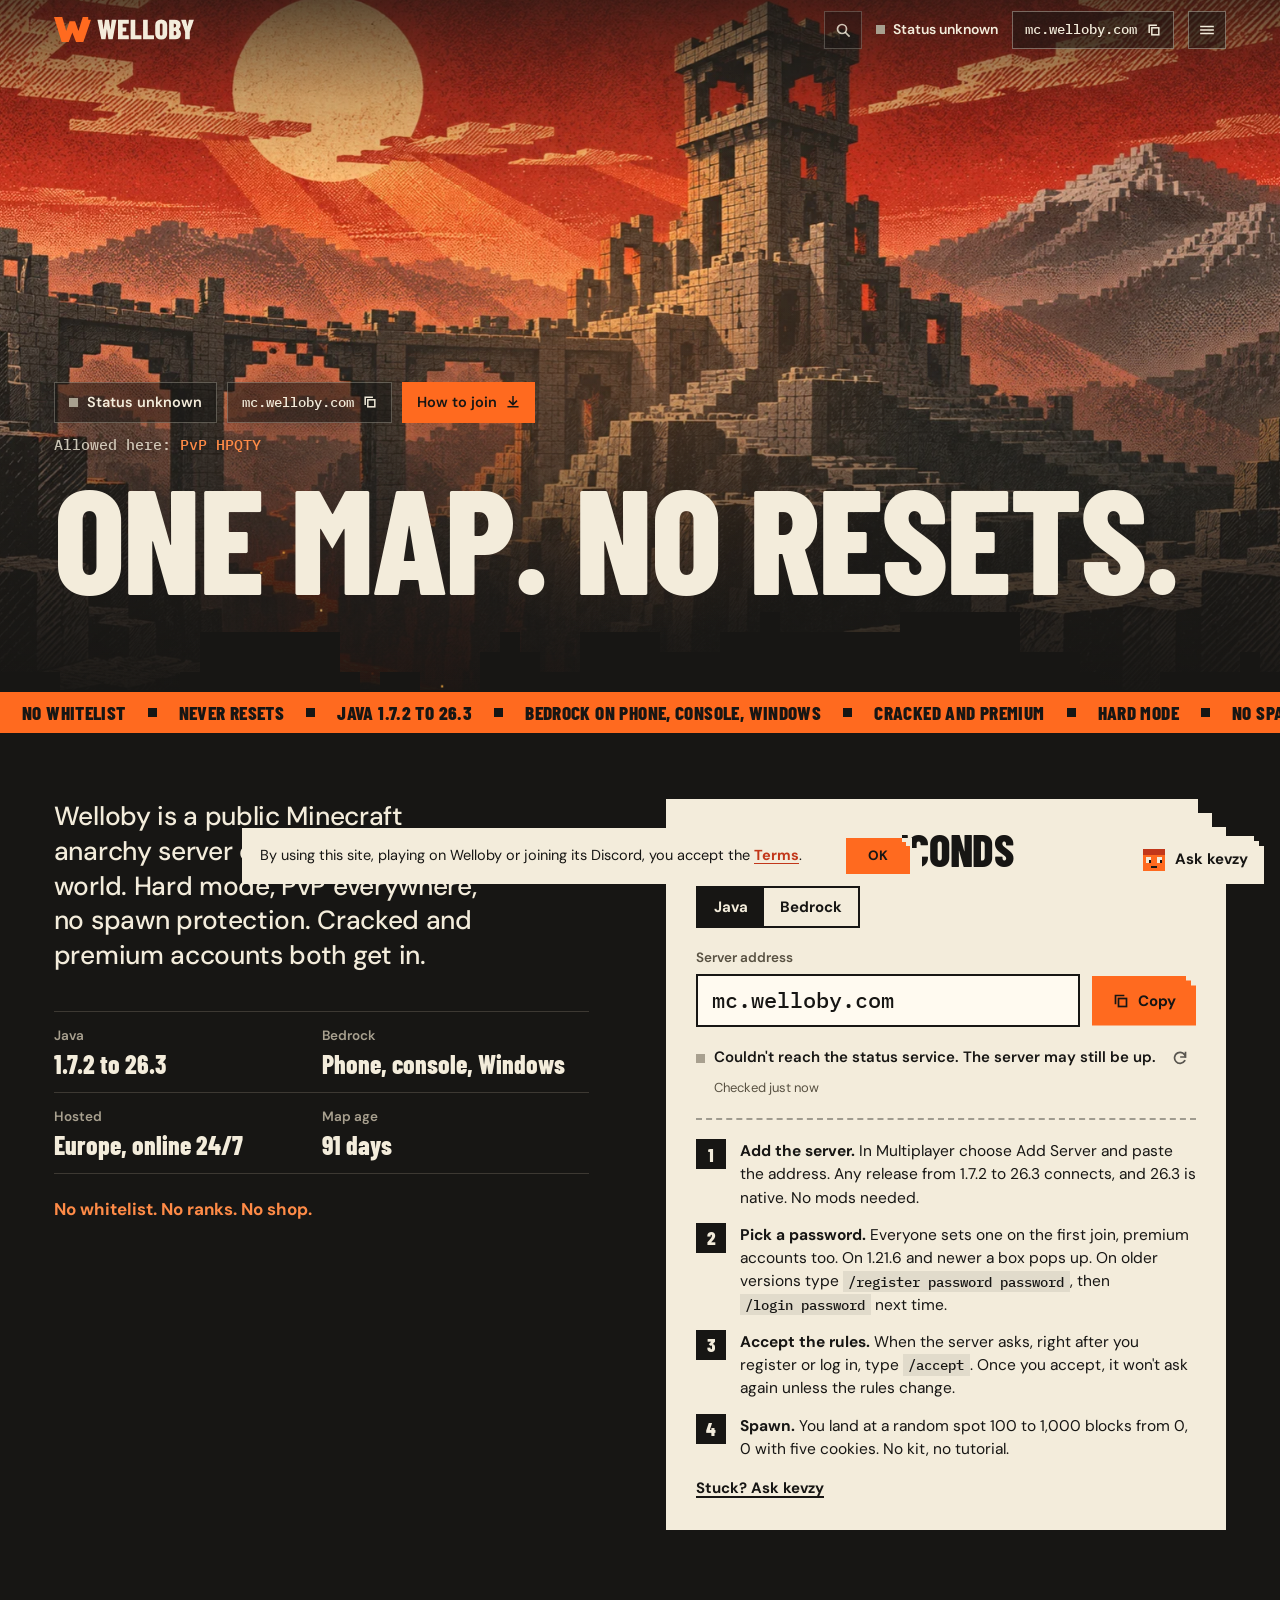
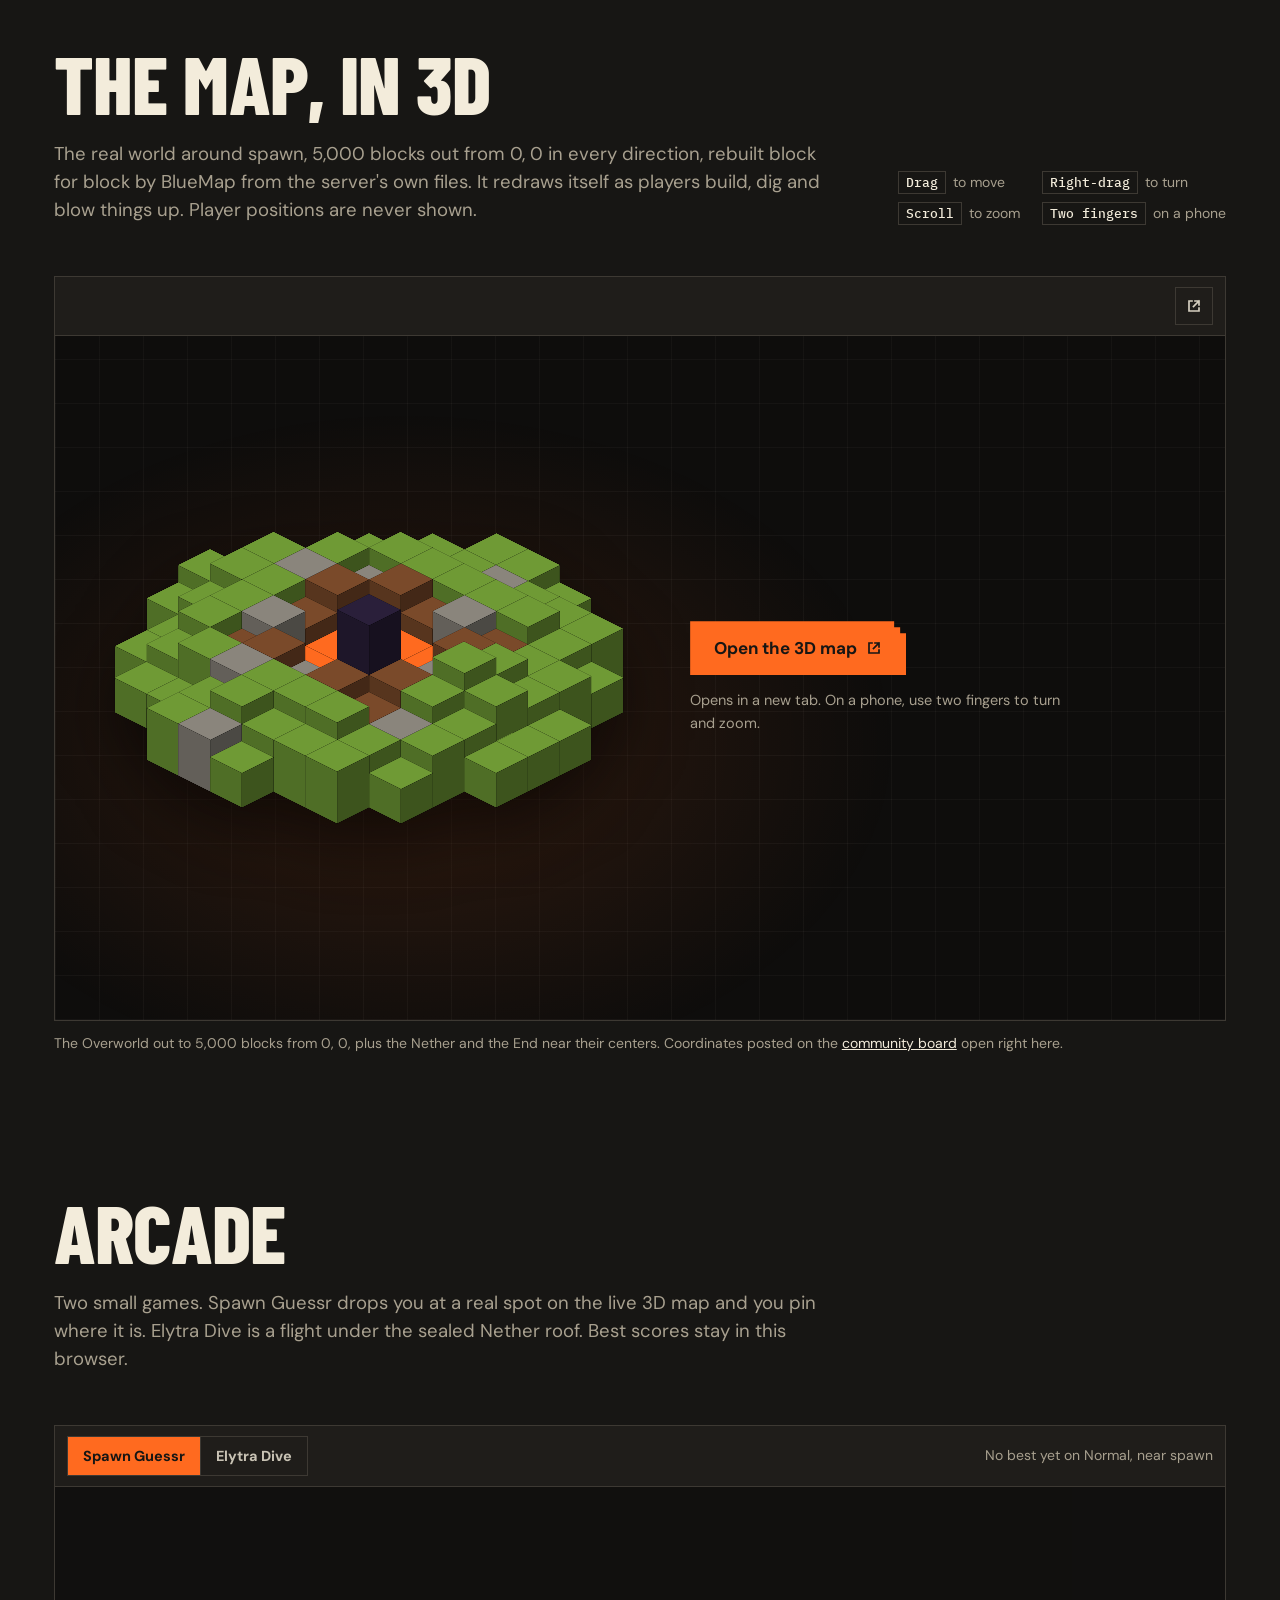
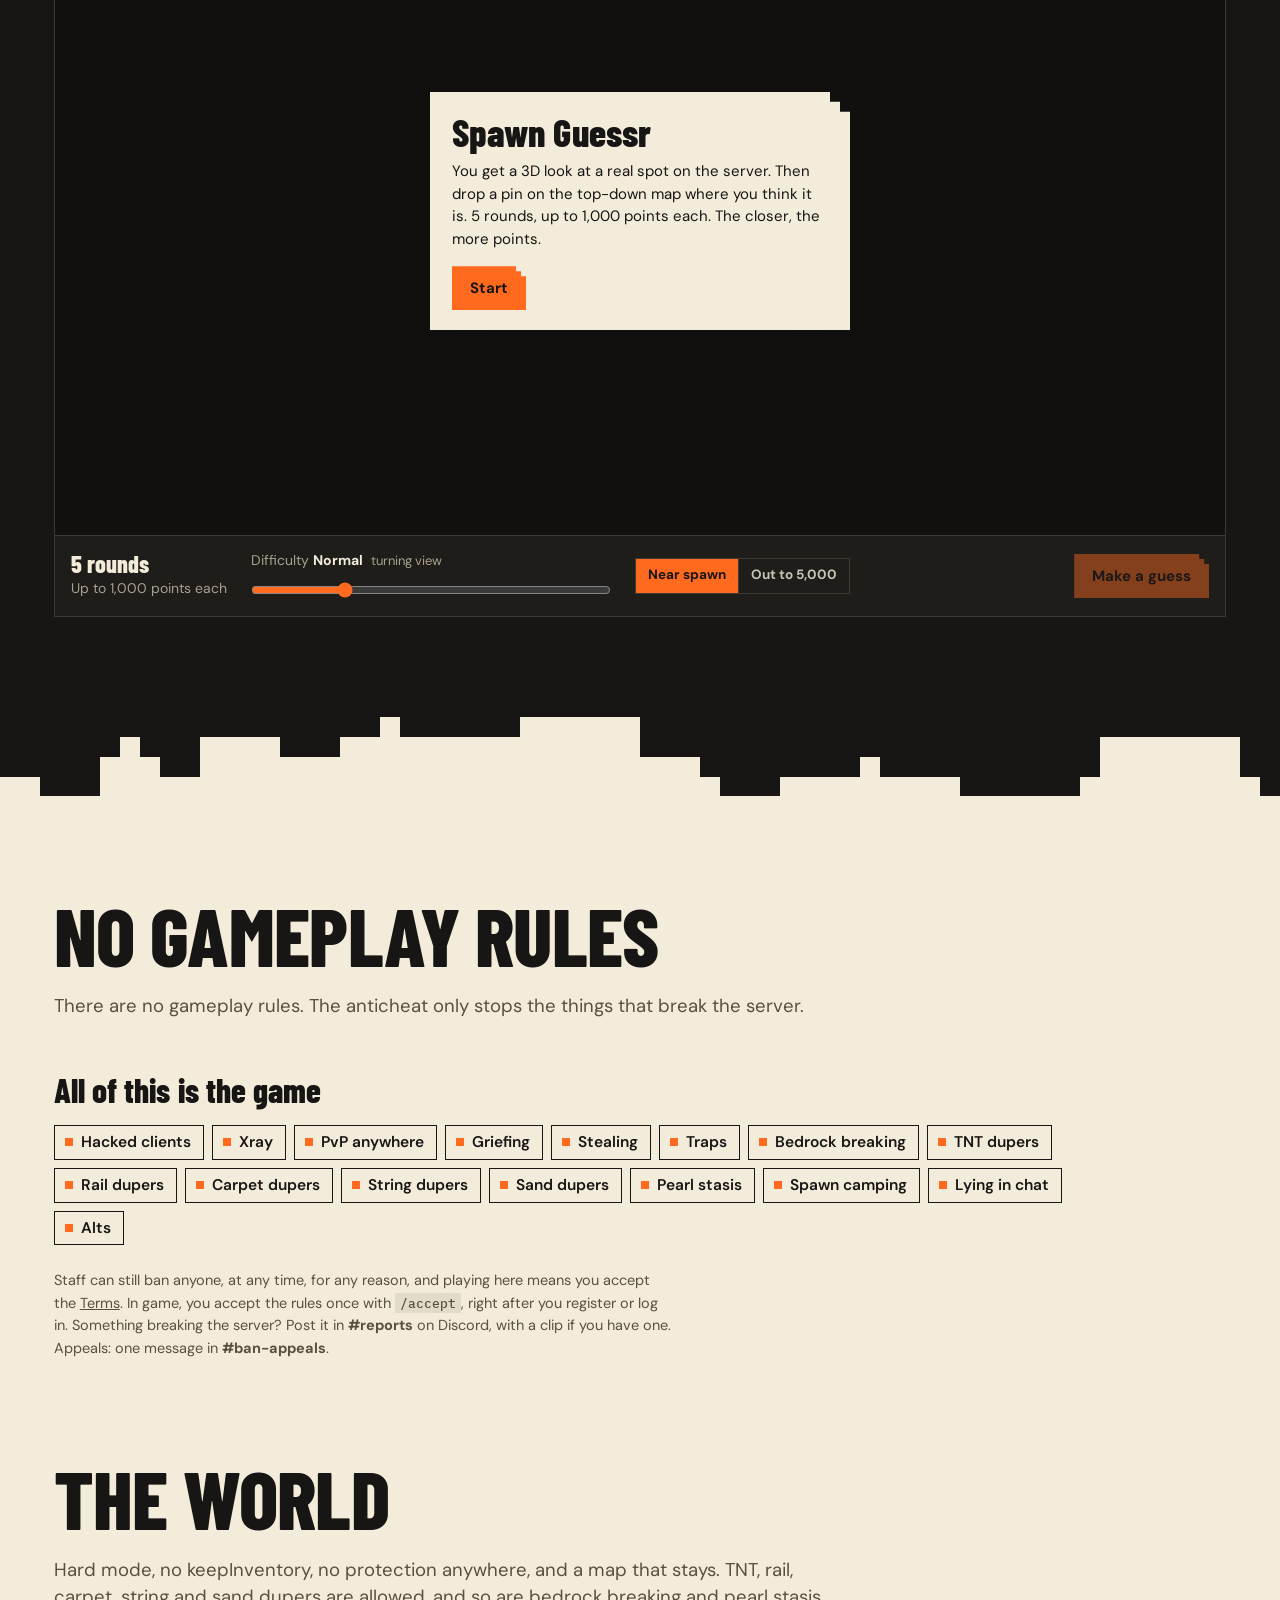
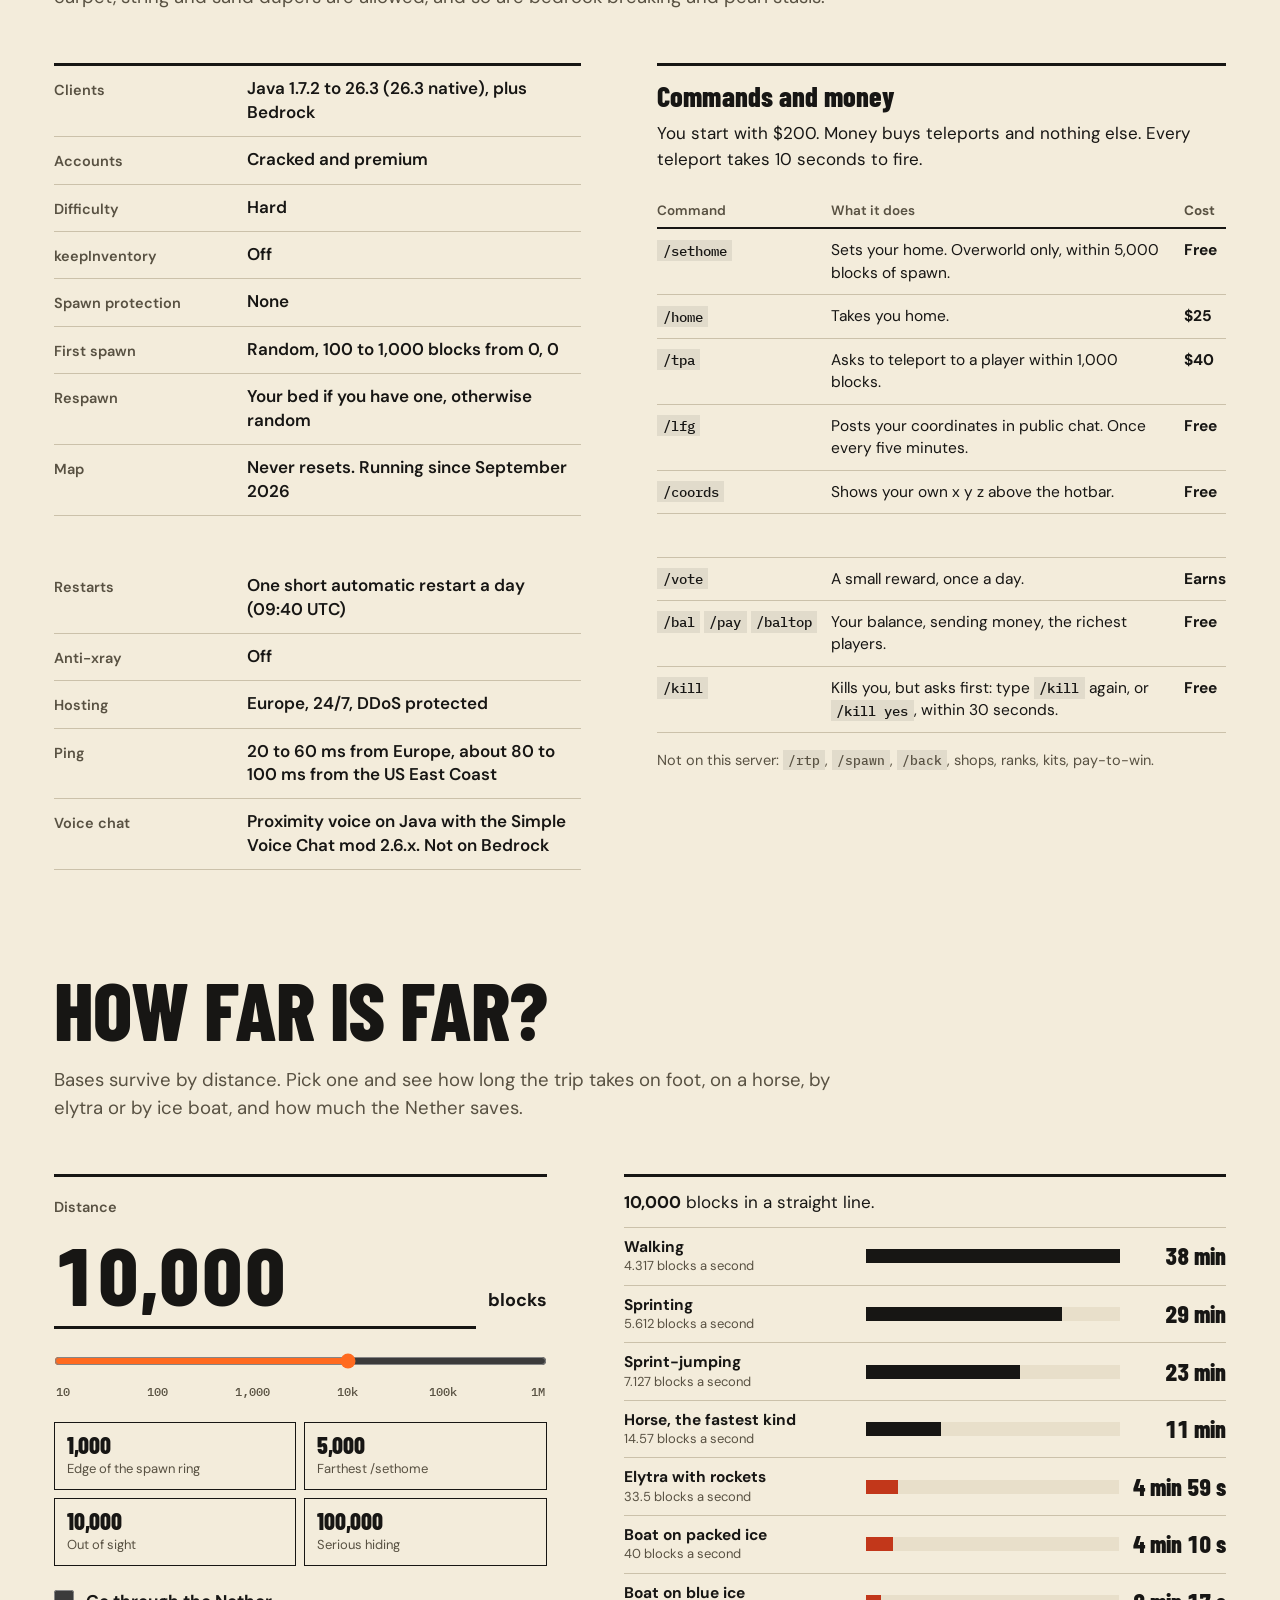
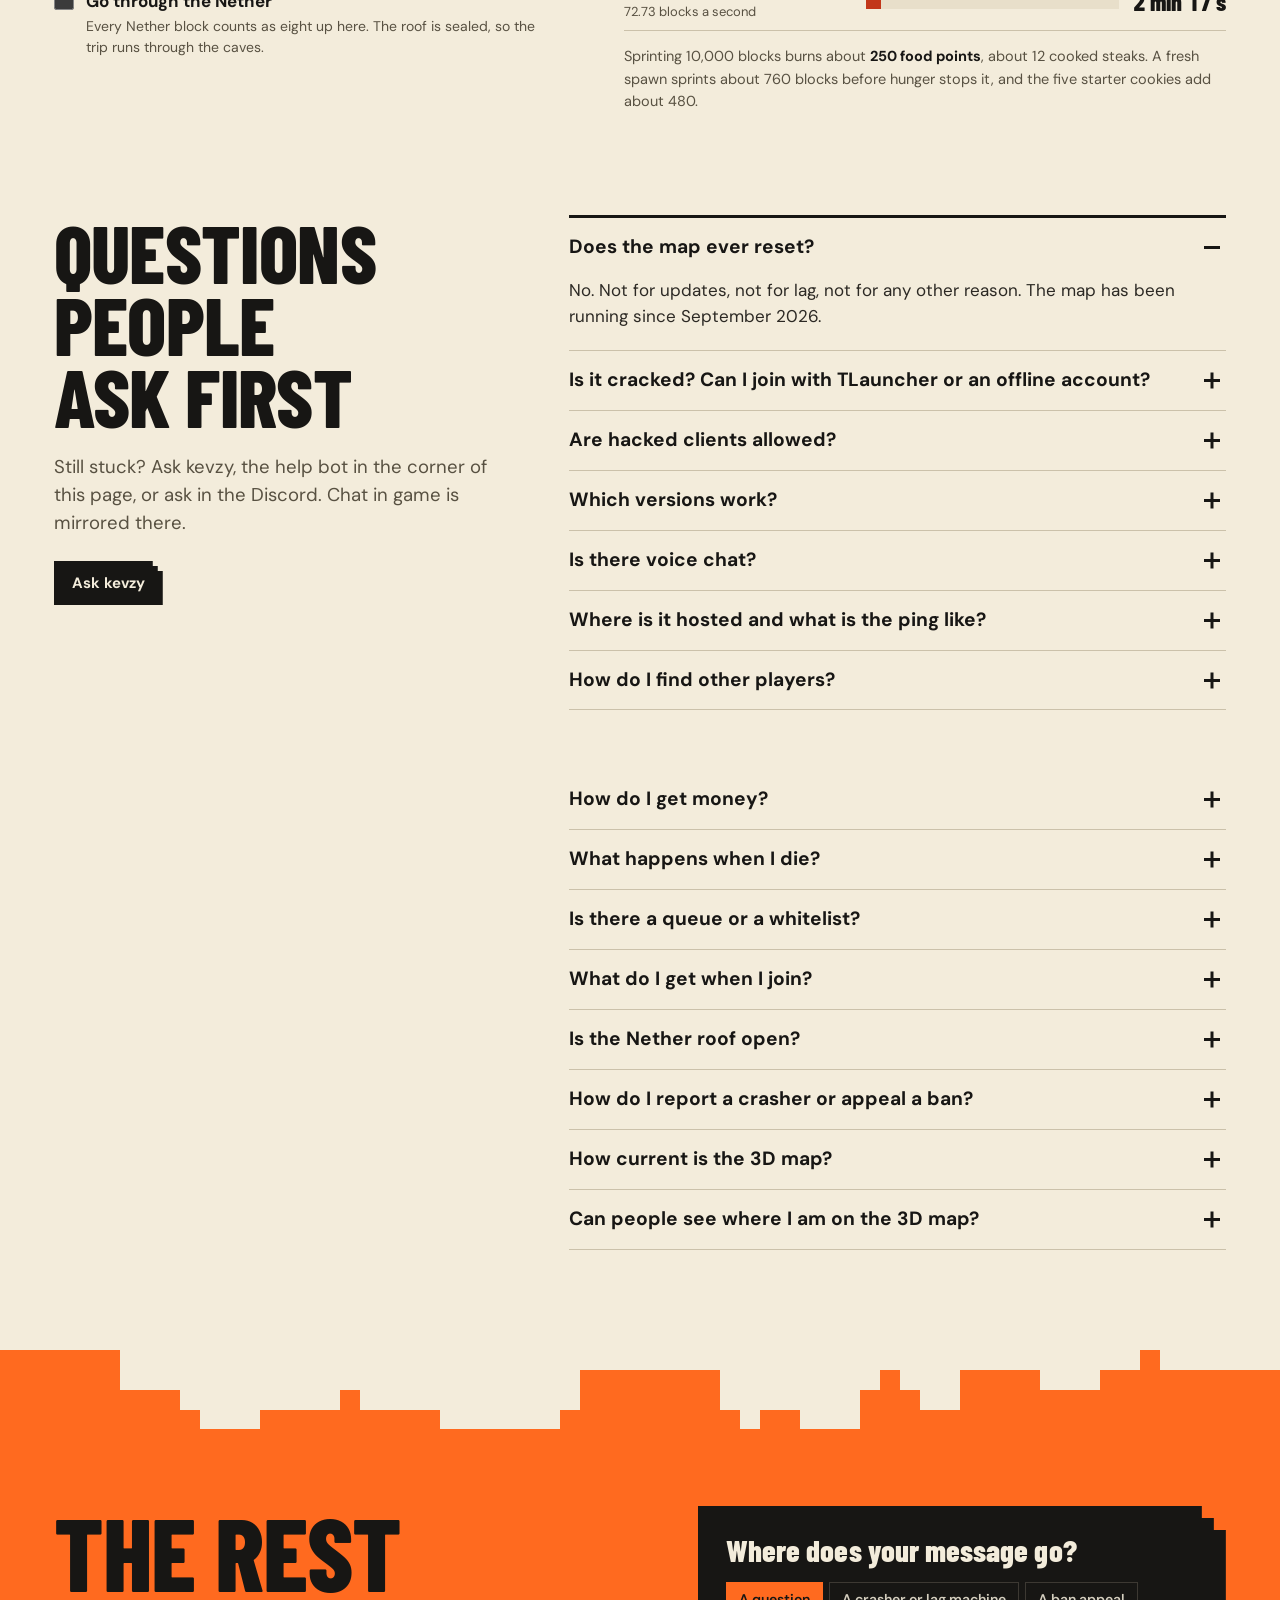
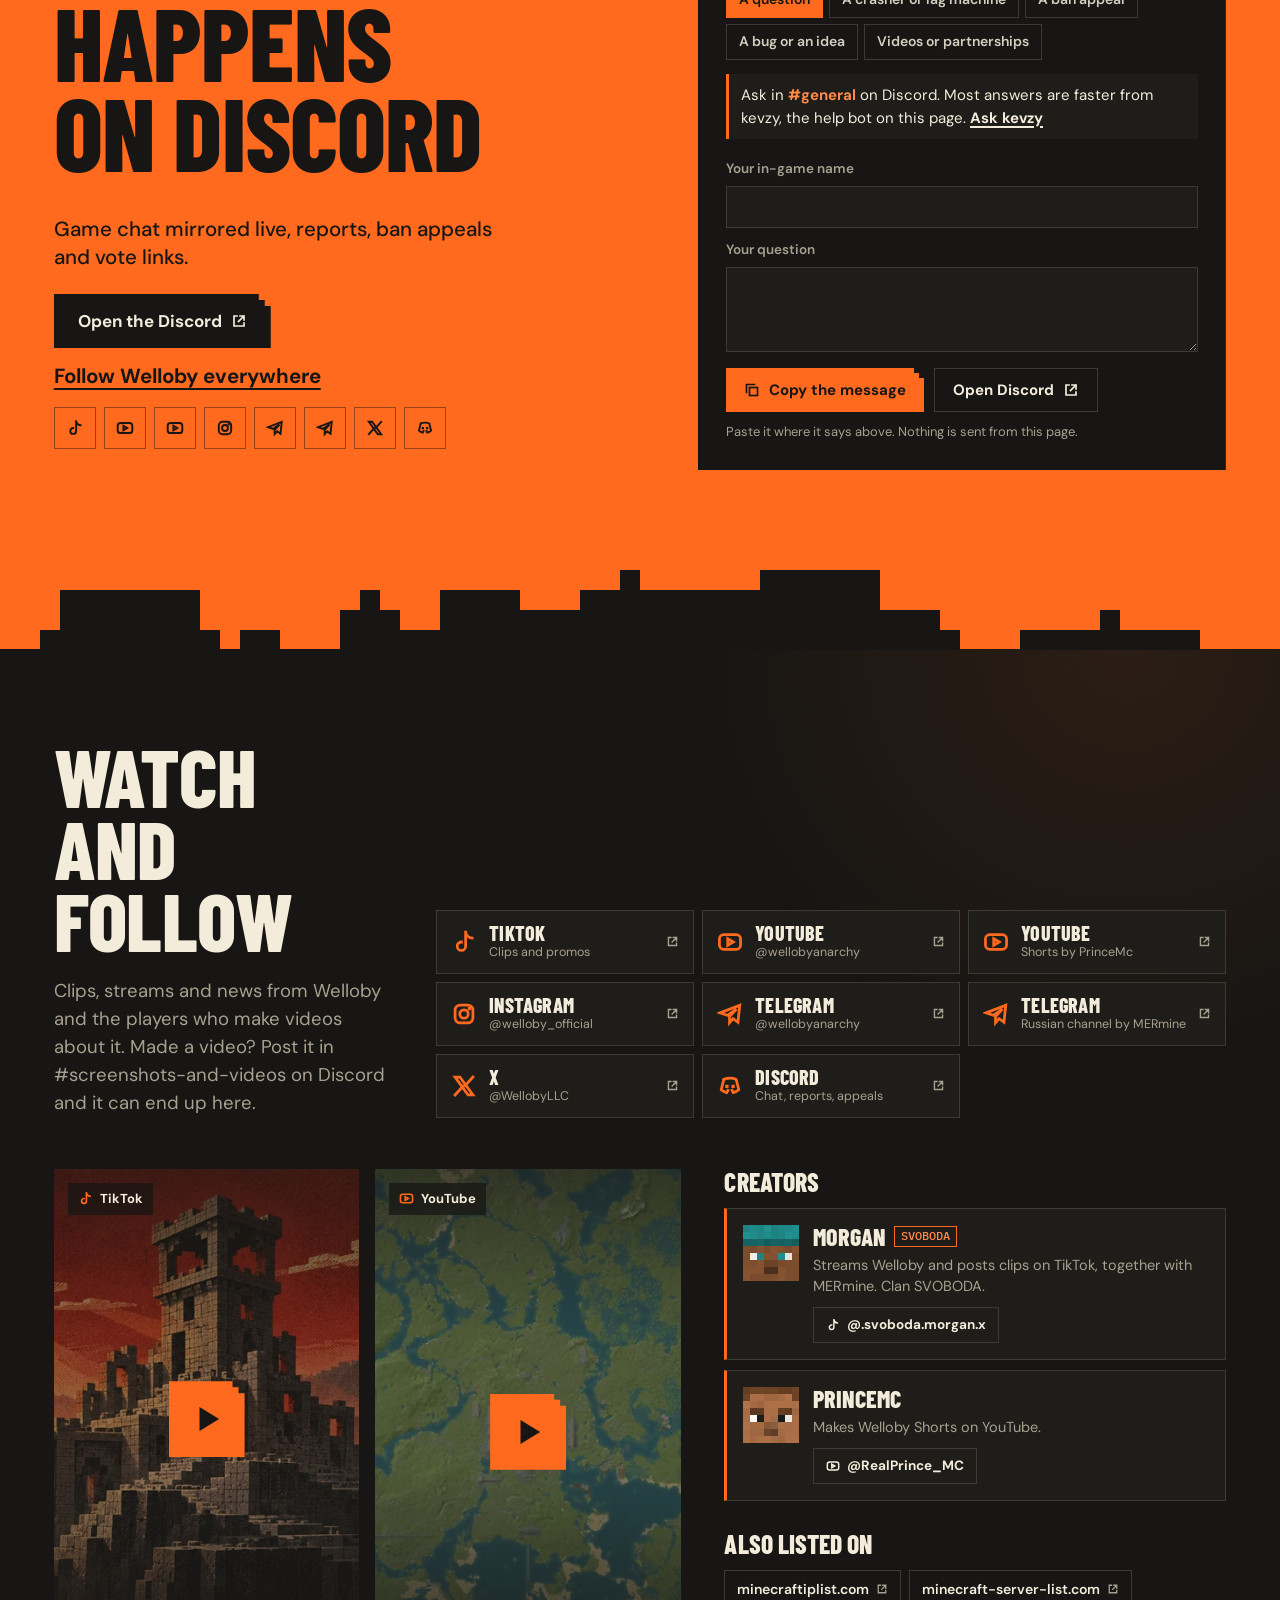
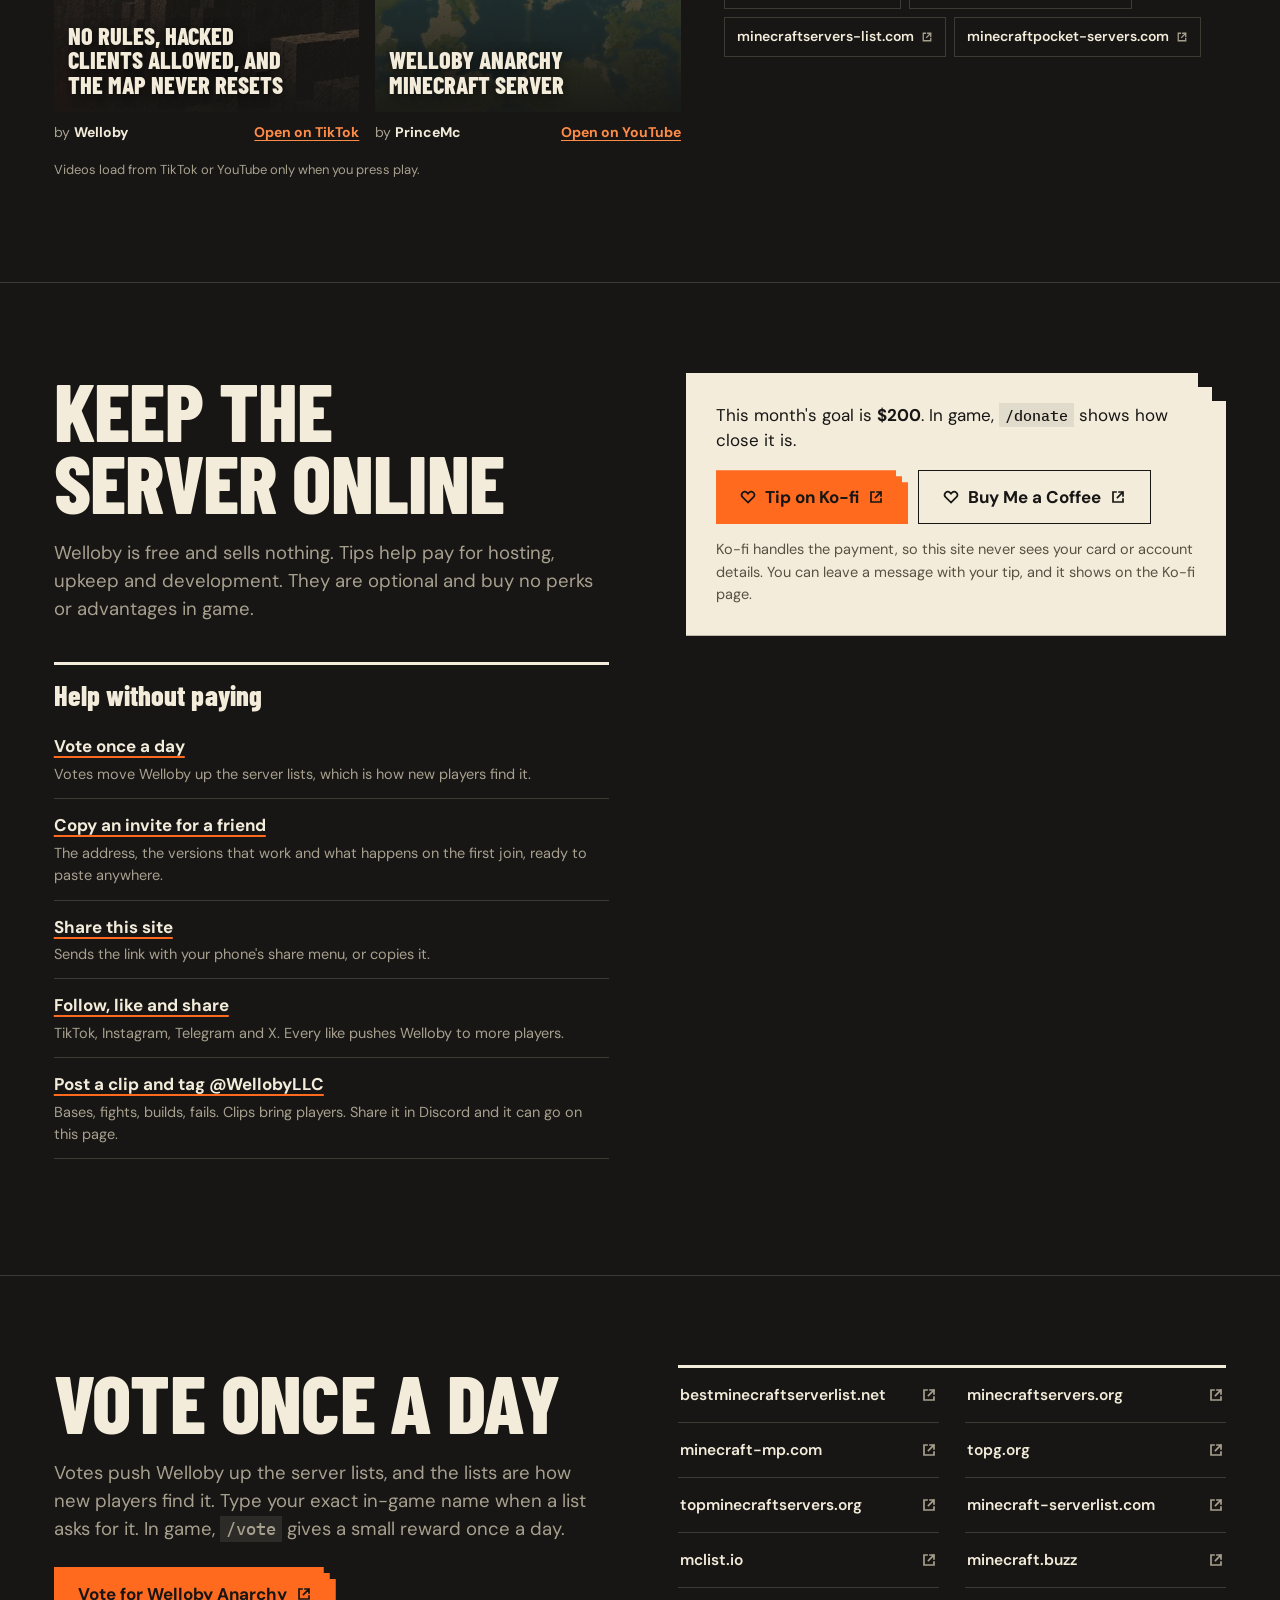
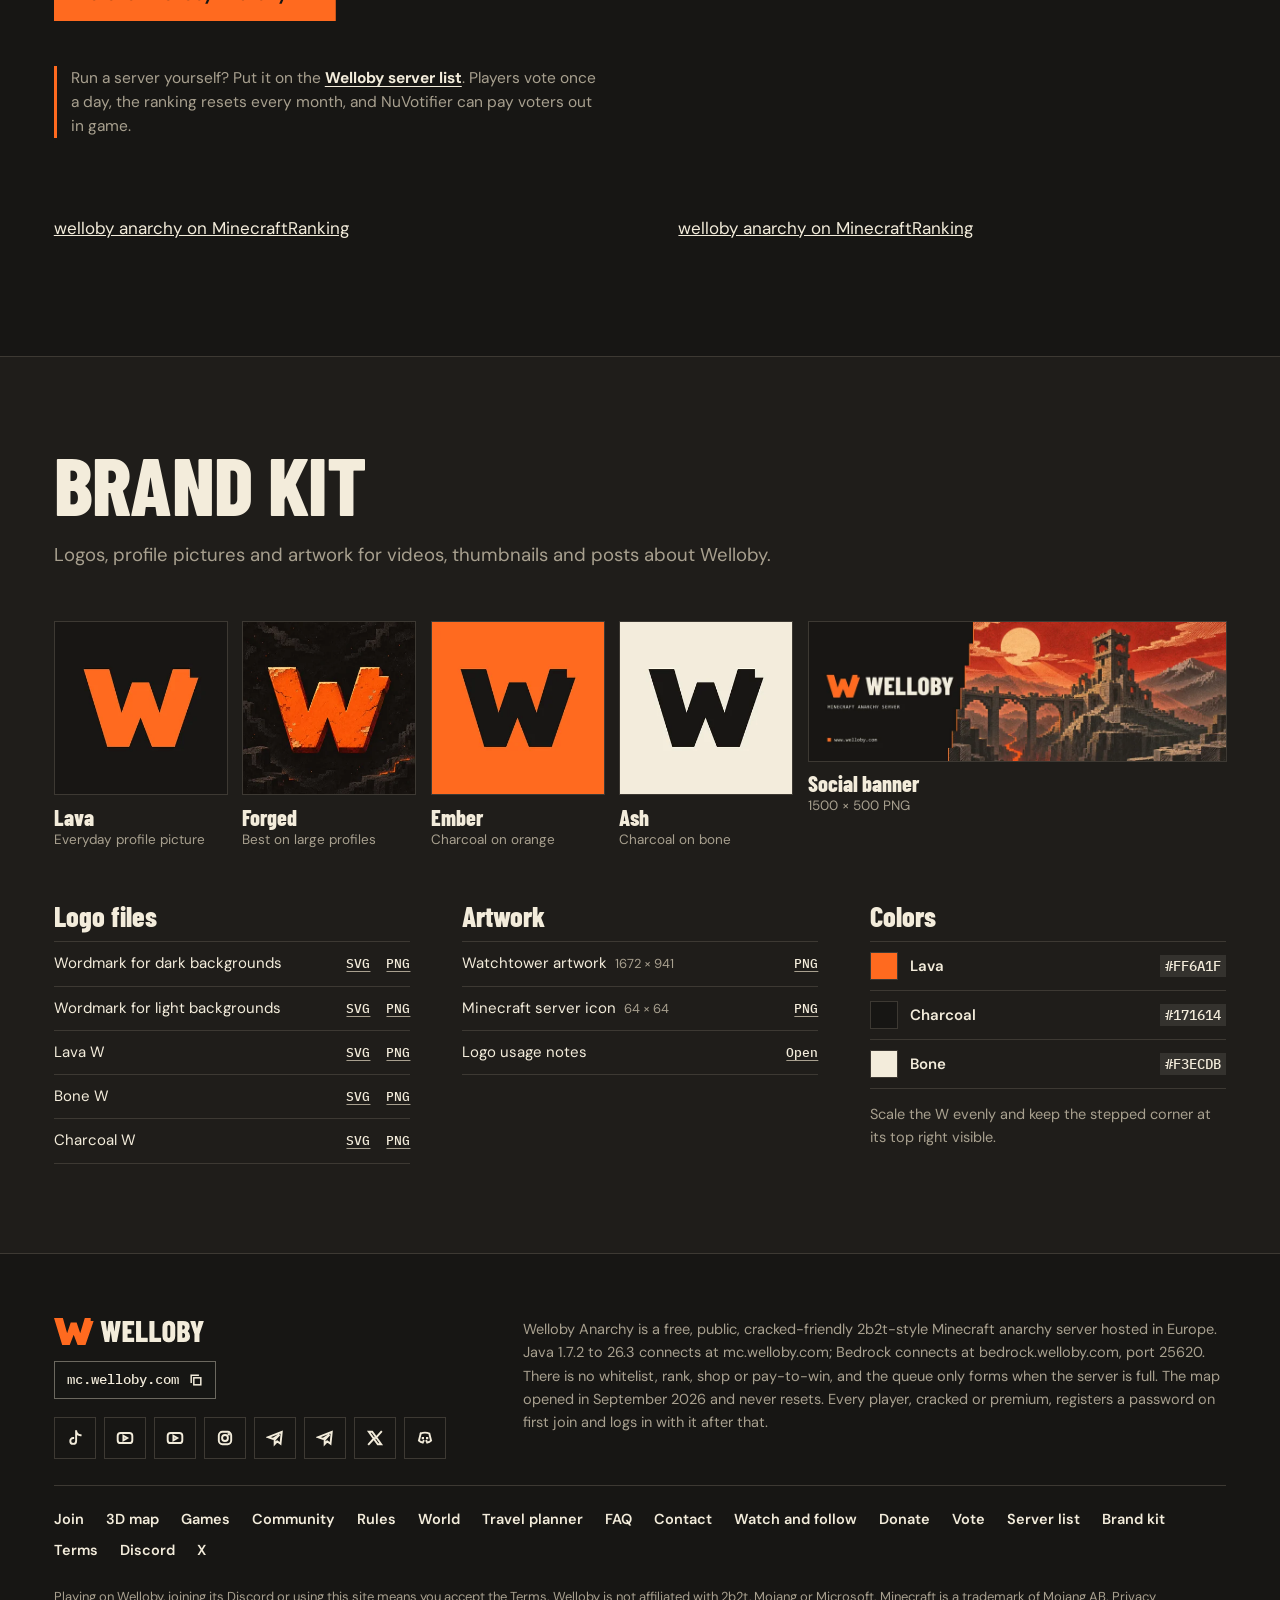
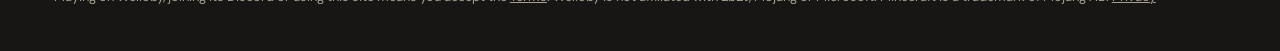
==== index.html @ e4d36b08 "Phone notifications: pages, service worker, manifest Add to Home Screen support, the notification se" ====
<!doctype html>
<html lang="en">
<head>
<meta charset="utf-8">
<meta name="viewport" content="width=device-width, initial-scale=1">
<title>welloby anarchy - cracked 2b2t-like Minecraft anarchy server, no rules, map never resets</title>
<meta name="description" content="welloby is a free public 2b2t-style Minecraft anarchy server hosted in Europe. Cracked and premium accounts, Java 1.7.2–26.3 and Bedrock, no rules and a map that never resets. IP: mc.welloby.com">
<meta name="theme-color" content="#171614">
<meta name="color-scheme" content="dark">
<link rel="canonical" href="https://welloby.com/">
<meta property="og:type" content="website">
<meta property="og:site_name" content="Welloby Anarchy">
<meta property="og:title" content="Welloby Anarchy: one map, no resets">
<meta property="og:description" content="Public 2b2t-style Minecraft anarchy server. Cracked and premium, Java 1.7.2–26.3 and Bedrock, no resets. mc.welloby.com">
<meta property="og:url" content="https://welloby.com/">
<meta property="og:image" content="https://welloby.com/media/og.jpg">
<meta property="og:image:width" content="1200">
<meta property="og:image:height" content="630">
<meta name="twitter:card" content="summary_large_image">
<meta name="twitter:site" content="@WellobyLLC">
<link rel="alternate" type="text/plain" href="/llms.txt" title="llms.txt">
<link rel="preload" href="fonts/barlow-condensed.woff2" as="font" type="font/woff2" crossorigin>
<link rel="preload" href="fonts/dm-sans.woff2" as="font" type="font/woff2" crossorigin>
<script type="application/ld+json">{"@context":"https://schema.org","@type":"WebSite","name":"Welloby Anarchy","url":"https://welloby.com/","description":"Free public 2b2t-style Minecraft anarchy server hosted in Europe. Java 1.7.2 to 26.3 and Bedrock. The map never resets.","sameAs":["https://discord.gg/cwHKDtXQWD","https://x.com/WellobyLLC","https://www.tiktok.com/@wellobyanarchy","https://www.instagram.com/welloby_official/","https://t.me/wellobyanarchy","https://www.youtube.com/@wellobyanarchy"]}</script>
<script type="application/ld+json">{"@context":"https://schema.org","@type":"FAQPage","mainEntity":[{"@type":"Question","name":"Does the map ever reset?","acceptedAnswer":{"@type":"Answer","text":"No. Not for updates, not for lag, not for any other reason. The map has been running since September 2026."}},{"@type":"Question","name":"Is it cracked? Can I join with TLauncher or an offline account?","acceptedAnswer":{"@type":"Answer","text":"Yes. Offline (cracked) and real Mojang accounts both work. Every name, cracked or premium, is protected by the password you register, so keep it somewhere safe. To have a way to prove the account is yours if you lose the password, add an email with /email add you@gmail.com you@gmail.com (your own email, twice), or link your Discord: after /accept, type /discord link and send only the 4-digit code it gives you to the Discord bot in a DM."}},{"@type":"Question","name":"Are hacked clients allowed?","acceptedAnswer":{"@type":"Answer","text":"Yes, and so is xray. The anticheat only stops the things that break the server."}},{"@type":"Question","name":"Which versions work?","acceptedAnswer":{"@type":"Answer","text":"Java releases from 1.7.2 to 26.3 connect, and 26.3 is recommended. Bedrock players (phone, console, Windows) use bedrock.welloby.com with port 25620."}},{"@type":"Question","name":"Is there voice chat?","acceptedAnswer":{"@type":"Answer","text":"On Java, yes. Proximity voice runs through the Simple Voice Chat mod, version 2.6.x, for Fabric, Forge or NeoForge, free on Modrinth. Not every Minecraft version has a 2.6 build, so check that yours is listed. Without the mod you can still play. You just won't hear anyone. Bedrock players can't use voice chat."}},{"@type":"Question","name":"Where is it hosted and what is the ping like?","acceptedAnswer":{"@type":"Answer","text":"In Europe, online 24/7 and DDoS protected. Expect 20 to 60 ms of ping from inside Europe and about 80 to 100 ms from the US East Coast."}},{"@type":"Question","name":"How do I find other players?","acceptedAnswer":{"@type":"Answer","text":"/lfg posts your coordinates in public chat, once every five minutes. /coords shows your own position above the hotbar. No command shows where anyone else is."}},{"@type":"Question","name":"Are there teleports?","acceptedAnswer":{"@type":"Answer","text":"Local ones, paid with in-game money. /sethome is free but only works in the Overworld within 5,000 blocks of spawn. /home costs $25. /tpa costs $40 and reaches players within 1,000 blocks. Each one takes 10 seconds to fire. There is no /rtp, /spawn or /back."}},{"@type":"Question","name":"How do I get money?","acceptedAnswer":{"@type":"Answer","text":"You start with $200. /jobs join miner pays a little for every block you break, and /vote gives a small reward once a day. /bal shows your balance, /pay sends money and /baltop lists the richest players."}},{"@type":"Question","name":"What happens when I die?","acceptedAnswer":{"@type":"Answer","text":"You drop everything. You respawn at your bed if you have one, otherwise at a new random spot 100 to 1,000 blocks from 0, 0."}},{"@type":"Question","name":"Is there a queue or a whitelist?","acceptedAnswer":{"@type":"Answer","text":"There is a queue only when the server is full. When every place is taken you log in, wait on a small platform in the lobby and get in by yourself as soon as a place frees up, first come, first served. Drop out for less than two minutes and you keep your place. There is no whitelist, no priority and no way to pay to skip the queue."}},{"@type":"Question","name":"What do I get when I join?","acceptedAnswer":{"@type":"Answer","text":"Five cookies."}},{"@type":"Question","name":"Is the Nether roof open?","acceptedAnswer":{"@type":"Answer","text":"No. It is sealed at y 127. Highways run inside the Nether."}},{"@type":"Question","name":"How do I report a crasher or appeal a ban?","acceptedAnswer":{"@type":"Answer","text":"On Discord. Use #reports for crashers and lag machines, with a clip if you can. Use #ban-appeals to appeal, in one message."}},{"@type":"Question","name":"How current is the 3D map?","acceptedAnswer":{"@type":"Answer","text":"It redraws itself while the server runs: when players build, dig or blow something up, BlueMap renders that part again once the server has saved it, usually within minutes. It covers 5,000 blocks around 0, 0 in the Overworld, plus the Nether and the End near their centers."}},{"@type":"Question","name":"Can people see where I am on the 3D map?","acceptedAnswer":{"@type":"Answer","text":"No. The map never shows players, and it only covers the area around spawn, so bases far out stay off it."}}]}</script>
<link rel="icon" href="media/favicon.ico" sizes="any">
<link rel="icon" href="media/favicon-32.png" type="image/png" sizes="32x32">
<link rel="apple-touch-icon" href="media/apple-touch-icon.png">
<link rel="manifest" href="site.webmanifest">
<meta name="mobile-web-app-capable" content="yes">
<meta name="apple-mobile-web-app-capable" content="yes">
<meta name="apple-mobile-web-app-title" content="Welloby">
<meta name="apple-mobile-web-app-status-bar-style" content="black">
<style>
@font-face{font-family:"Barlow Condensed";src:url(fonts/barlow-condensed.woff2) format("woff2");font-weight:800;font-style:normal;font-display:swap}
@font-face{font-family:"DM Sans";src:url(fonts/dm-sans.woff2) format("woff2");font-weight:100 1000;font-style:normal;font-display:swap}
@font-face{font-family:"IBM Plex Mono";src:url(fonts/ibm-plex-mono.woff2) format("woff2");font-weight:500;font-style:normal;font-display:swap}
</style>
<link rel="stylesheet" href="assets/site.css">
<link rel="stylesheet" href="assets/community.css">
<script defer src="assets/data.js"></script>
<script defer src="assets/site.js"></script>
<script defer src="assets/map3d.js"></script>
<script defer src="assets/games.js"></script>
<script defer src="assets/extras.js"></script>
<script defer src="assets/kevzy-kb.js"></script>
<script defer src="assets/kevzy.js"></script>
<script defer src="assets/community-core.js"></script>
<script defer src="assets/motion.js"></script>
</head>
<body>
<a class="skip" href="#main">Skip to content</a>

<svg class="sprite" aria-hidden="true" focusable="false">
  <symbol id="i-copy" viewBox="0 0 16 16"><rect x="5.5" y="5.5" width="8" height="8"/><path d="M10.5 2.5h-8v8"/></symbol>
  <symbol id="i-check" viewBox="0 0 16 16"><path d="m2.5 8.5 3.5 3.5 7.5-8"/></symbol>
  <symbol id="i-refresh" viewBox="0 0 16 16"><path d="M13.5 7a5.5 5.5 0 1 0-.8 3.8M13.5 2.5V7H9"/></symbol>
  <symbol id="i-ext" viewBox="0 0 16 16"><path d="M6 3H3v10h10v-3M9 3h4v4M13 3 7.5 8.5"/></symbol>
  <symbol id="i-plus" viewBox="0 0 16 16"><path d="M8 2.5v11M2.5 8h11"/></symbol>
  <symbol id="i-minus" viewBox="0 0 16 16"><path d="M2.5 8h11"/></symbol>
  <symbol id="i-home" viewBox="0 0 16 16"><rect x="4" y="4" width="8" height="8"/><path d="M8 1v3m0 8v3M1 8h3m8 0h3"/></symbol>
  <symbol id="i-expand" viewBox="0 0 16 16"><path d="M2 6V2h4m4 0h4v4m0 4v4h-4m-4 0H2v-4"/></symbol>
  <symbol id="i-shrink" viewBox="0 0 16 16"><path d="M6 2v4H2m12 0h-4V2m0 12v-4h4M2 10h4v4"/></symbol>
  <symbol id="i-pin" viewBox="0 0 16 16"><path d="M4 2h8v6l-4 6-4-6z"/><rect x="6.5" y="4.5" width="3" height="3"/></symbol>
  <symbol id="i-ruler" viewBox="0 0 16 16"><path d="m2 11 9-9 3 3-9 9zM5 8l1.5 1.5M7 6l1.5 1.5M9 4l1.5 1.5"/></symbol>
  <symbol id="i-link" viewBox="0 0 16 16"><path d="M7 9a3 3 0 0 0 4.2 0l2-2A3 3 0 0 0 9 2.8l-.8.8M9 7a3 3 0 0 0-4.2 0l-2 2A3 3 0 0 0 7 13.2l.8-.8"/></symbol>
  <symbol id="i-dice" viewBox="0 0 16 16"><rect x="2.5" y="2.5" width="11" height="11"/><path d="M5.5 5.5h.01M10.5 5.5h.01M8 8h.01M5.5 10.5h.01M10.5 10.5h.01" stroke-width="2"/></symbol>
  <symbol id="i-x" viewBox="0 0 16 16"><path d="m3.5 3.5 9 9m0-9-9 9"/></symbol>
  <symbol id="i-trash" viewBox="0 0 16 16"><path d="M2.5 4.5h11M6 4V2.5h4V4m-6 .5.6 9h6.8l.6-9M6.6 7v4m2.8-4v4"/></symbol>
  <symbol id="i-menu" viewBox="0 0 16 16"><path d="M2 4.5h12M2 8h12M2 11.5h12"/></symbol>
  <symbol id="i-down" viewBox="0 0 16 16"><path d="M8 2v9m-4-4 4 4 4-4M2.5 13.5h11"/></symbol>
  <symbol id="i-panel" viewBox="0 0 16 16"><rect x="2" y="2.5" width="12" height="11"/><path d="M10 2.5v11"/></symbol>
  <symbol id="i-send" viewBox="0 0 16 16"><path d="M2.5 8h10.5M8.5 3.5 13 8l-4.5 4.5"/></symbol>
  <symbol id="i-heart" viewBox="0 0 16 16"><path d="M8 13.5 2.6 8.1a3.1 3.1 0 0 1 4.4-4.4l1 1 1-1a3.1 3.1 0 0 1 4.4 4.4z"/></symbol>
  <symbol id="i-chat" viewBox="0 0 16 16"><path d="M2.5 3h11v7.5H7l-3 2.5v-2.5H2.5z"/></symbol>
  <symbol id="i-play" viewBox="0 0 16 16"><path d="M4.5 2.5v11l9-5.5z"/></symbol>
  <symbol id="i-pause" viewBox="0 0 16 16"><path d="M5 3v10m6-10v10"/></symbol>
  <symbol id="i-trophy" viewBox="0 0 16 16"><path d="M4.5 2.5h7v3.5a3.5 3.5 0 0 1-7 0zM4.5 4H2v1.5A2.5 2.5 0 0 0 4.7 8M11.5 4H14v1.5A2.5 2.5 0 0 1 11.3 8M8 9.5v3M5 13.5h6"/></symbol>
  <symbol id="i-mail" viewBox="0 0 16 16"><rect x="2" y="3.5" width="12" height="9"/><path d="m2 4 6 5 6-5"/></symbol>
  <symbol id="i-search" viewBox="0 0 16 16"><circle cx="7" cy="7" r="4.5"/><path d="m10.5 10.5 3.5 3.5"/></symbol>
  <symbol id="i-up" viewBox="0 0 16 16"><path d="M8 14V4M3.5 8.5 8 4l4.5 4.5M2.5 2h11"/></symbol>
  <symbol id="i-share" viewBox="0 0 16 16"><path d="M8 10V2.5M5 5.5l3-3 3 3M3 8.5v5h10v-5"/></symbol>
  <symbol id="i-lock" viewBox="0 0 16 16"><rect x="3.5" y="7.5" width="9" height="6"/><path d="M5.5 7.5v-2a2.5 2.5 0 0 1 5 0v2"/></symbol>
  <symbol id="i-flag" viewBox="0 0 16 16"><path d="M3.5 14V2.5M3.5 3h8l-2 3 2 3h-8"/></symbol>
  <symbol id="i-users" viewBox="0 0 16 16"><rect x="4" y="3" width="4" height="4"/><path d="M2 13.5c.4-2.6 1.8-4 4-4s3.6 1.4 4 4M10.5 3.2a2 2 0 0 1 0 3.6M11.5 9.6c1.4.5 2.2 1.8 2.5 3.9"/></symbol>
  <symbol id="i-scroll" viewBox="0 0 16 16"><path d="M4 2.5h8v9.5a1.5 1.5 0 0 1-3 0v-1H2.5V12A1.5 1.5 0 0 0 4 13.5h7M6 5.5h4M6 8h4"/></symbol>
  <symbol id="i-swap" viewBox="0 0 16 16"><path d="M2.5 5.5h10M10 3l2.5 2.5L10 8M13.5 10.5h-10M6 8l-2.5 2.5L6 13"/></symbol>
  <symbol id="i-help" viewBox="0 0 16 16"><rect x="2" y="2" width="12" height="12"/><path d="M6.2 6.3a1.9 1.9 0 1 1 2.6 1.8c-.5.2-.8.6-.8 1.1v.6M8 11.4h.01"/></symbol>
  <symbol id="i-edit" viewBox="0 0 16 16"><path d="m10.5 2.5 3 3-8 8h-3v-3zM9 4l3 3"/></symbol>
  <symbol id="i-tiktok" viewBox="0 0 16 16"><path d="M9 2v8.6a2.6 2.6 0 1 1-2.6-2.6M9 2c.4 2.1 1.8 3.4 4 3.6"/></symbol>
  <symbol id="i-instagram" viewBox="0 0 16 16"><rect x="2.5" y="2.5" width="11" height="11" rx="3.2"/><circle cx="8" cy="8" r="2.6"/><path d="M11.3 4.7h.01" stroke-width="2"/></symbol>
  <symbol id="i-telegram" viewBox="0 0 16 16"><path d="M14 2.6 1.9 7.3l4.4 1.5L12 5 7.7 9.6v3.8l2.2-2.5 3 2.2z"/></symbol>
  <symbol id="i-youtube" viewBox="0 0 16 16"><rect x="1.5" y="3.5" width="13" height="9" rx="2.6"/><path d="m6.6 6 3.4 2-3.4 2z"/></symbol>
  <symbol id="i-xlogo" viewBox="0 0 16 16"><path d="M2.5 2.5h3l8 11h-3zM13.5 2.5 8.7 7.8M2.5 13.5l4.8-5.3"/></symbol>
  <symbol id="i-discord" viewBox="0 0 16 16"><path d="M4.2 4c1.2-.6 2.4-.8 3.8-.8s2.6.2 3.8.8l1.6 6.3c-1 .9-2.2 1.5-3.4 1.8l-.7-1.4M4.2 4 2.6 10.3c1 .9 2.2 1.5 3.4 1.8l.7-1.4"/><path d="M6.1 8.2h.01M9.9 8.2h.01" stroke-width="2"/></symbol>
</svg>

<header class="bar" data-solid="0" id="top">
  <i class="bar-progress" aria-hidden="true"></i>
  <a class="bar-brand" href="#top" aria-label="Welloby, back to the top"><img src="media/wordmark.svg" width="140" height="25" alt="Welloby"></a>
  <nav class="bar-nav" aria-label="Sections">
    <a href="#join">Join</a>
    <a href="#map">3D map</a>
    <a href="#games">Games</a>
    <a href="community.html" class="nav-hub">Community</a>
    <a href="#rules">Rules</a>
    <a href="#world">World</a>
    <a href="#faq">FAQ</a>
    <a href="#donate">Donate</a>
    <a href="#vote">Vote</a>
  </nav>
  <div class="bar-right">
    <button type="button" class="cmd-btn" data-cmd-open aria-label="Search the site and jump anywhere (Ctrl K)" aria-keyshortcuts="Control+K Meta+K /"><svg class="i"><use href="#i-search"/></svg><span>Search</span><kbd>Ctrl K</kbd></button>
    <span class="bar-status"><i class="lamp" data-status-lamp data-state="loading"></i><span data-status-short>Checking</span><span class="players" data-players hidden></span></span>
    <button type="button" class="ip-btn" data-copy="mc.welloby.com" aria-label="Copy the Java server address, mc.welloby.com">
      <span>mc.welloby.com</span>
      <svg class="i when-idle"><use href="#i-copy"/></svg><svg class="i when-copied"><use href="#i-check"/></svg>
    </button>
    <span class="acct-slot" data-account></span>
    <details class="menu">
      <summary aria-label="Menu"><svg class="i"><use href="#i-menu"/></svg></summary>
      <div class="menu-list">
        <a href="#join">Join</a>
        <a href="#map">3D map</a>
        <a href="#games">Games</a>
        <a href="community.html">Community</a>
        <a href="#rules">Rules</a>
        <a href="#world">World</a>
        <a href="#planner">Travel planner</a>
        <a href="#faq">FAQ</a>
        <a href="#contact">Contact</a>
        <a href="#watch">Watch and follow</a>
        <a href="#donate">Donate</a>
        <a href="#vote">Vote</a>
        <a href="community.html#/servers">Server list</a>
        <a href="#brand">Brand kit</a>
      </div>
    </details>
  </div>
</header>

<main id="main">

<section class="hero" aria-labelledby="hero-title">
  <img class="hero-art" src="media/watchtower.webp" srcset="media/watchtower-1100.webp 1100w, media/watchtower.webp 1672w" sizes="(max-width: 700px) 840px, 100vw" width="1672" height="941" alt="A ruined block watchtower and a broken stone bridge above a lava gorge at dusk." fetchpriority="high" decoding="async">
  <canvas class="hero-embers" aria-hidden="true"></canvas>
  <div class="hero-live">
    <p class="hero-pills">
      <span class="pill pill-status"><i class="lamp" data-status-lamp data-state="loading"></i><span data-status-short>Checking</span><span class="players" data-players hidden></span></span>
      <button type="button" class="pill pill-ip" data-copy="mc.welloby.com" aria-label="Copy the Java server address, mc.welloby.com"><span>mc.welloby.com</span><svg class="i when-idle"><use href="#i-copy"/></svg><svg class="i when-copied"><use href="#i-check"/></svg></button>
      <a class="pill pill-go" href="#join">How to join<svg class="i"><use href="#i-down"/></svg></a>
    </p>
    <p class="hero-allowed" aria-hidden="true">Allowed here: <b data-scramble>Hacked clients</b></p>
  </div>
  <h1 class="hero-title" id="hero-title"><b class="sr-only">Welloby Anarchy, a Minecraft anarchy server. </b><span>One map.</span> <span>No resets.</span></h1>
</section>

<div class="ticker" aria-hidden="true">
  <div class="ticker-track">
    <span>No whitelist</span><span>Never resets</span><span>Java 1.7.2 to 26.3</span><span>Bedrock on phone, console, Windows</span><span>Cracked and premium</span><span>Hard mode</span><span>No spawn protection</span><span>Online 24/7</span><span>Five cookies on join</span>
  </div>
</div>

<section class="intro" id="join" aria-labelledby="join-title">
  <div class="wrap intro-grid">
    <p class="lede">Welloby is a public Minecraft anarchy server on one permanent world. Hard mode, PvP everywhere, no spawn protection. Cracked and premium accounts both get in.</p>

    <div class="ticket notch">
      <div class="ticket-top">
        <h2 id="join-title">Join in 30 seconds</h2>
        <div class="tabs" role="tablist" aria-label="Minecraft edition">
          <button type="button" role="tab" id="tab-java" data-edition="java" aria-selected="true" aria-controls="panel-java">Java</button>
          <button type="button" role="tab" id="tab-bedrock" data-edition="bedrock" aria-selected="false" aria-controls="panel-bedrock" tabindex="-1">Bedrock</button>
        </div>
      </div>

      <div class="ticket-addr" id="panel-java" role="tabpanel" aria-labelledby="tab-java" data-for="java">
        <div class="addr">
          <span class="addr-label">Server address</span>
          <code>mc.welloby.com</code>
          <button type="button" class="btn btn-lava" data-copy="mc.welloby.com"><svg class="i when-idle"><use href="#i-copy"/></svg><svg class="i when-copied"><use href="#i-check"/></svg><span class="when-idle">Copy</span><span class="when-copied">Copied</span></button>
        </div>
      </div>
      <div class="ticket-addr" id="panel-bedrock" role="tabpanel" aria-labelledby="tab-bedrock" data-for="bedrock" hidden>
        <div class="addr">
          <span class="addr-label">Server address</span>
          <code>bedrock.welloby.com</code>
          <button type="button" class="btn btn-lava" data-copy="bedrock.welloby.com"><svg class="i when-idle"><use href="#i-copy"/></svg><svg class="i when-copied"><use href="#i-check"/></svg><span class="when-idle">Copy</span><span class="when-copied">Copied</span></button>
        </div>
        <div class="addr addr-port">
          <span class="addr-label">Port</span>
          <code>25620</code>
          <button type="button" class="btn btn-ink" data-copy="25620"><svg class="i when-idle"><use href="#i-copy"/></svg><svg class="i when-copied"><use href="#i-check"/></svg><span class="when-idle">Copy</span><span class="when-copied">Copied</span></button>
        </div>
      </div>

      <p class="status-row">
        <i class="lamp" data-status-lamp data-state="loading"></i>
        <span data-status-long>Checking the Java server</span>
        <button type="button" class="icon-btn" data-status-refresh aria-label="Check the server status again"><svg class="i"><use href="#i-refresh"/></svg></button>
        <small data-status-when></small>
      </p>

      <ol class="steps">
        <li>
          <b>Add the server.</b>
          <span data-for="java">In Multiplayer choose Add Server and paste the address. Any release from 1.7.2 to 26.3 connects, and 26.3 is native. No mods needed.</span>
          <span data-for="bedrock" hidden>In Play open Servers, choose Add Server, and enter the address and the port.</span>
        </li>
        <li><b>Pick a password.</b> Everyone sets one on the first join, premium accounts too. On 1.21.6 and newer a box pops up. On older versions type <code>/register password password</code>, then <code>/login password</code> next time.</li>
        <li><b>Accept the rules.</b> When the server asks, right after you register or log in, type <code>/accept</code>. Once you accept, it won't ask again unless the rules change.</li>
        <li><b>Spawn.</b> You land at a random spot 100 to 1,000 blocks from 0, 0 with five cookies. No kit, no tutorial.</li>
      </ol>
      <p class="ticket-note" data-for="bedrock" hidden>Bedrock players register, log in and type <code>/accept</code> too. If you can't get in, say so in Discord. Voice chat is Java only.</p>
      <p class="ticket-help"><button type="button" class="ask-link" data-ask="i cant connect">Stuck? Ask kevzy</button></p>
    </div>
    <div class="intro-facts">
      <dl class="facts">
        <div><dt>Java</dt><dd>1.7.2 to 26.3</dd></div>
        <div><dt>Bedrock</dt><dd>Phone, console, Windows</dd></div>
        <div><dt>Hosted</dt><dd>Europe, online 24/7</dd></div>
        <div><dt>Map age</dt><dd data-map-age>Since September 2026</dd></div>
      </dl>
      <p class="nolist">No whitelist. No ranks. No shop.</p>
    </div>
  </div>
</section>

<section class="mapx-sec" id="map" aria-labelledby="map-title"><div class="wrap sec-head sec-head-split"><div><h2 id="map-title">The map, in 3D</h2><p class="sec-lede">The real world around spawn, 5,000 blocks out from 0, 0 in every direction, rebuilt block for block by BlueMap from the server's own files. It redraws itself as players build, dig and blow things up. Player positions are never shown.</p></div><ul class="map3d-keys" aria-label="How to move around"><li><b>Drag</b><span>to move</span></li><li><b>Right-drag</b><span>to turn</span></li><li><b>Scroll</b><span>to zoom</span></li><li><b>Two fingers</b><span>on a phone</span></li></ul></div><div class="wrap wrap-wide"><div class="mapx" data-mapx data-state="idle" data-live="0"><div class="mapx-bar"><div class="seg" role="group" aria-label="World"><button type="button" data-mapx-world="world" aria-pressed="true">Overworld</button><button type="button" data-mapx-world="world_the_nether" aria-pressed="false">Nether</button><button type="button" data-mapx-world="world_the_end" aria-pressed="false">End</button></div><div class="seg" role="group" aria-label="View"><button type="button" data-mapx-mode="perspective" aria-pressed="true">3D</button><button type="button" data-mapx-mode="flat" aria-pressed="false">Top-down</button></div><div class="mapx-acts"><button type="button" class="tool" data-mapx-act="spawn" title="Back to 0, 0"><svg class="i" aria-hidden="true"><use href="#i-home"/></svg><span>Spawn</span></button><button type="button" class="tool" data-mapx-act="roll" title="Show where a new player might land"><svg class="i" aria-hidden="true"><use href="#i-dice"/></svg><span>Roll a spawn</span></button><button type="button" class="tool tool-icon" data-mapx-act="full" aria-label="Fill the screen with the map" title="Fill the screen"><svg class="i" aria-hidden="true"><use href="#i-expand"/></svg></button><a class="tool tool-icon" href="https://map.welloby.com/" target="_blank" rel="noopener" aria-label="Open the 3D map in a new tab" title="Open in a new tab"><svg class="i" aria-hidden="true"><use href="#i-ext"/></svg></a></div></div><div class="mapx-stage"><iframe title="Live 3D map of the Welloby world around spawn" data-mapx-frame allow="fullscreen" referrerpolicy="strict-origin-when-cross-origin"></iframe><button type="button" class="mapx-gate" data-mapx-gate><span><b>Click to explore</b><small class="on-mouse">Drag to move, right-drag to turn, scroll to zoom</small><small class="on-touch">Drag to move, two fingers to turn and zoom</small></span></button><p class="mapx-note" data-mapx-note aria-live="polite"></p><div class="mapx-ask"><p data-mapx-ask="save">The 3D map is a big download, so it waits for you on a data-saving connection.</p><p data-mapx-ask="phone" hidden>The 3D map is a big download, so on phones it waits for a tap.</p><button type="button" class="btn btn-lava" data-mapx-load>Load the 3D map</button></div><div class="mapx-poster"><div class="mapx-poster-art"><svg class="map3d-island" viewBox="-180 3 360 210" aria-hidden="true" focusable="false" shape-rendering="crispEdges"><path d="M-44 20 L-22 31 L-22 55 L-44 44Z" fill="#635f59"/><path d="M-22 31 L0 20 L0 44 L-22 55Z" fill="#4b4944"/><path d="M-22 9 L0 20 L-22 31 L-44 20Z" fill="#8a857c"/><path d="M0 20 L22 31 L22 55 L0 44Z" fill="#4f6e26"/><path d="M22 31 L44 20 L44 44 L22 55Z" fill="#3d541d"/><path d="M22 9 L44 20 L22 31 L0 20Z" fill="#6f9a35"/><path d="M-110 31 L-88 42 L-88 66 L-110 55Z" fill="#4f6e26"/><path d="M-88 42 L-66 31 L-66 55 L-88 66Z" fill="#3d541d"/><path d="M-88 20 L-66 31 L-88 42 L-110 31Z" fill="#6f9a35"/><path d="M-66 31 L-44 42 L-44 66 L-66 55Z" fill="#4f6e26"/><path d="M-44 42 L-22 31 L-22 55 L-44 66Z" fill="#3d541d"/><path d="M-44 20 L-22 31 L-44 42 L-66 31Z" fill="#6f9a35"/><path d="M-22 19 L0 30 L0 66 L-22 55Z" fill="#4f6e26"/><path d="M0 30 L22 19 L22 55 L0 66Z" fill="#3d541d"/><path d="M0 8 L22 19 L0 30 L-22 19Z" fill="#6f9a35"/><path d="M22 19 L44 30 L44 66 L22 55Z" fill="#4f6e26"/><path d="M44 30 L66 19 L66 55 L44 66Z" fill="#3d541d"/><path d="M44 8 L66 19 L44 30 L22 19Z" fill="#6f9a35"/><path d="M66 19 L88 30 L88 66 L66 55Z" fill="#4f6e26"/><path d="M88 30 L110 19 L110 55 L88 66Z" fill="#3d541d"/><path d="M88 8 L110 19 L88 30 L66 19Z" fill="#6f9a35"/><path d="M-132 30 L-110 41 L-110 77 L-132 66Z" fill="#4f6e26"/><path d="M-110 41 L-88 30 L-88 66 L-110 77Z" fill="#3d541d"/><path d="M-110 19 L-88 30 L-110 41 L-132 30Z" fill="#6f9a35"/><path d="M-88 18 L-66 29 L-66 77 L-88 66Z" fill="#4f6e26"/><path d="M-66 29 L-44 18 L-44 66 L-66 77Z" fill="#3d541d"/><path d="M-66 7 L-44 18 L-66 29 L-88 18Z" fill="#6f9a35"/><path d="M-44 18 L-22 29 L-22 77 L-44 66Z" fill="#4f6e26"/><path d="M-22 29 L0 18 L0 66 L-22 77Z" fill="#3d541d"/><path d="M-22 7 L0 18 L-22 29 L-44 18Z" fill="#6f9a35"/><path d="M0 18 L22 29 L22 77 L0 66Z" fill="#4f6e26"/><path d="M22 29 L44 18 L44 66 L22 77Z" fill="#3d541d"/><path d="M22 7 L44 18 L22 29 L0 18Z" fill="#6f9a35"/><path d="M44 30 L66 41 L66 77 L44 66Z" fill="#4f6e26"/><path d="M66 41 L88 30 L88 66 L66 77Z" fill="#3d541d"/><path d="M66 19 L88 30 L66 41 L44 30Z" fill="#6f9a35"/><path d="M88 30 L110 41 L110 77 L88 66Z" fill="#4f6e26"/><path d="M110 41 L132 30 L132 66 L110 77Z" fill="#3d541d"/><path d="M110 19 L132 30 L110 41 L88 30Z" fill="#6f9a35"/><path d="M-154 53 L-132 64 L-132 88 L-154 77Z" fill="#4f6e26"/><path d="M-132 64 L-110 53 L-110 77 L-132 88Z" fill="#3d541d"/><path d="M-132 42 L-110 53 L-132 64 L-154 53Z" fill="#6f9a35"/><path d="M-110 29 L-88 40 L-88 88 L-110 77Z" fill="#4f6e26"/><path d="M-88 40 L-66 29 L-66 77 L-88 88Z" fill="#3d541d"/><path d="M-88 18 L-66 29 L-88 40 L-110 29Z" fill="#6f9a35"/><path d="M-66 29 L-44 40 L-44 88 L-66 77Z" fill="#635f59"/><path d="M-44 40 L-22 29 L-22 77 L-44 88Z" fill="#4b4944"/><path d="M-44 18 L-22 29 L-44 40 L-66 29Z" fill="#8a857c"/><path d="M-22 41 L0 52 L0 88 L-22 77Z" fill="#635f59"/><path d="M0 52 L22 41 L22 77 L0 88Z" fill="#4b4944"/><path d="M0 30 L22 41 L0 52 L-22 41Z" fill="#8a857c"/><path d="M22 29 L44 40 L44 88 L22 77Z" fill="#4f6e26"/><path d="M44 40 L66 29 L66 77 L44 88Z" fill="#3d541d"/><path d="M44 18 L66 29 L44 40 L22 29Z" fill="#6f9a35"/><path d="M66 41 L88 52 L88 88 L66 77Z" fill="#635f59"/><path d="M88 52 L110 41 L110 77 L88 88Z" fill="#4b4944"/><path d="M88 30 L110 41 L88 52 L66 41Z" fill="#8a857c"/><path d="M110 53 L132 64 L132 88 L110 77Z" fill="#4f6e26"/><path d="M132 64 L154 53 L154 77 L132 88Z" fill="#3d541d"/><path d="M132 42 L154 53 L132 64 L110 53Z" fill="#6f9a35"/><path d="M-132 52 L-110 63 L-110 99 L-132 88Z" fill="#4f6e26"/><path d="M-110 63 L-88 52 L-88 88 L-110 99Z" fill="#3d541d"/><path d="M-110 41 L-88 52 L-110 63 L-132 52Z" fill="#6f9a35"/><path d="M-88 40 L-66 51 L-66 99 L-88 88Z" fill="#4f6e26"/><path d="M-66 51 L-44 40 L-44 88 L-66 99Z" fill="#3d541d"/><path d="M-66 29 L-44 40 L-66 51 L-88 40Z" fill="#6f9a35"/><path d="M-44 40 L-22 51 L-22 99 L-44 88Z" fill="#57351e"/><path d="M-22 51 L0 40 L0 88 L-22 99Z" fill="#432817"/><path d="M-22 29 L0 40 L-22 51 L-44 40Z" fill="#7a4a2a"/><path d="M0 40 L22 51 L22 99 L0 88Z" fill="#57351e"/><path d="M22 51 L44 40 L44 88 L22 99Z" fill="#432817"/><path d="M22 29 L44 40 L22 51 L0 40Z" fill="#7a4a2a"/><path d="M44 40 L66 51 L66 99 L44 88Z" fill="#4f6e26"/><path d="M66 51 L88 40 L88 88 L66 99Z" fill="#3d541d"/><path d="M66 29 L88 40 L66 51 L44 40Z" fill="#6f9a35"/><path d="M88 52 L110 63 L110 99 L88 88Z" fill="#4f6e26"/><path d="M110 63 L132 52 L132 88 L110 99Z" fill="#3d541d"/><path d="M110 41 L132 52 L110 63 L88 52Z" fill="#6f9a35"/><path d="M-154 75 L-132 86 L-132 110 L-154 99Z" fill="#4f6e26"/><path d="M-132 86 L-110 75 L-110 99 L-132 110Z" fill="#3d541d"/><path d="M-132 64 L-110 75 L-132 86 L-154 75Z" fill="#6f9a35"/><path d="M-110 51 L-88 62 L-88 110 L-110 99Z" fill="#4f6e26"/><path d="M-88 62 L-66 51 L-66 99 L-88 110Z" fill="#3d541d"/><path d="M-88 40 L-66 51 L-88 62 L-110 51Z" fill="#6f9a35"/><path d="M-66 63 L-44 74 L-44 110 L-66 99Z" fill="#57351e"/><path d="M-44 74 L-22 63 L-22 99 L-44 110Z" fill="#432817"/><path d="M-44 52 L-22 63 L-44 74 L-66 63Z" fill="#7a4a2a"/><path d="M-22 75 L0 86 L0 110 L-22 99Z" fill="#b74c16"/><path d="M0 86 L22 75 L22 99 L0 110Z" fill="#8c3a11"/><path d="M0 64 L22 75 L0 86 L-22 75Z" fill="#ff6a1f"/><path d="M22 63 L44 74 L44 110 L22 99Z" fill="#57351e"/><path d="M44 74 L66 63 L66 99 L44 110Z" fill="#432817"/><path d="M44 52 L66 63 L44 74 L22 63Z" fill="#7a4a2a"/><path d="M66 51 L88 62 L88 110 L66 99Z" fill="#4f6e26"/><path d="M88 62 L110 51 L110 99 L88 110Z" fill="#3d541d"/><path d="M88 40 L110 51 L88 62 L66 51Z" fill="#6f9a35"/><path d="M110 63 L132 74 L132 110 L110 99Z" fill="#4f6e26"/><path d="M132 74 L154 63 L154 99 L132 110Z" fill="#3d541d"/><path d="M132 52 L154 63 L132 74 L110 63Z" fill="#6f9a35"/><path d="M-176 86 L-154 97 L-154 121 L-176 110Z" fill="#4f6e26"/><path d="M-154 97 L-132 86 L-132 110 L-154 121Z" fill="#3d541d"/><path d="M-154 75 L-132 86 L-154 97 L-176 86Z" fill="#6f9a35"/><path d="M-132 62 L-110 73 L-110 121 L-132 110Z" fill="#4f6e26"/><path d="M-110 73 L-88 62 L-88 110 L-110 121Z" fill="#3d541d"/><path d="M-110 51 L-88 62 L-110 73 L-132 62Z" fill="#6f9a35"/><path d="M-88 62 L-66 73 L-66 121 L-88 110Z" fill="#635f59"/><path d="M-66 73 L-44 62 L-44 110 L-66 121Z" fill="#4b4944"/><path d="M-66 51 L-44 62 L-66 73 L-88 62Z" fill="#8a857c"/><path d="M-44 86 L-22 97 L-22 121 L-44 110Z" fill="#b74c16"/><path d="M-22 97 L0 86 L0 110 L-22 121Z" fill="#8c3a11"/><path d="M-22 75 L0 86 L-22 97 L-44 86Z" fill="#ff6a1f"/><path d="M0 86 L22 97 L22 121 L0 110Z" fill="#b74c16"/><path d="M22 97 L44 86 L44 110 L22 121Z" fill="#8c3a11"/><path d="M22 75 L44 86 L22 97 L0 86Z" fill="#ff6a1f"/><path d="M44 62 L66 73 L66 121 L44 110Z" fill="#635f59"/><path d="M66 73 L88 62 L88 110 L66 121Z" fill="#4b4944"/><path d="M66 51 L88 62 L66 73 L44 62Z" fill="#8a857c"/><path d="M88 62 L110 73 L110 121 L88 110Z" fill="#4f6e26"/><path d="M110 73 L132 62 L132 110 L110 121Z" fill="#3d541d"/><path d="M110 51 L132 62 L110 73 L88 62Z" fill="#6f9a35"/><path d="M132 74 L154 85 L154 121 L132 110Z" fill="#4f6e26"/><path d="M154 85 L176 74 L176 110 L154 121Z" fill="#3d541d"/><path d="M154 63 L176 74 L154 85 L132 74Z" fill="#6f9a35"/><path d="M-154 85 L-132 96 L-132 132 L-154 121Z" fill="#4f6e26"/><path d="M-132 96 L-110 85 L-110 121 L-132 132Z" fill="#3d541d"/><path d="M-132 74 L-110 85 L-132 96 L-154 85Z" fill="#6f9a35"/><path d="M-110 85 L-88 96 L-88 132 L-110 121Z" fill="#57351e"/><path d="M-88 96 L-66 85 L-66 121 L-88 132Z" fill="#432817"/><path d="M-88 74 L-66 85 L-88 96 L-110 85Z" fill="#7a4a2a"/><path d="M-66 97 L-44 108 L-44 132 L-66 121Z" fill="#b74c16"/><path d="M-44 108 L-22 97 L-22 121 L-44 132Z" fill="#8c3a11"/><path d="M-44 86 L-22 97 L-44 108 L-66 97Z" fill="#ff6a1f"/><path d="M-22 61 L0 72 L0 132 L-22 121Z" fill="#1e1629"/><path d="M0 72 L22 61 L22 121 L0 132Z" fill="#17111f"/><path d="M0 50 L22 61 L0 72 L-22 61Z" fill="#2a1f3a"/><path d="M22 97 L44 108 L44 132 L22 121Z" fill="#b74c16"/><path d="M44 108 L66 97 L66 121 L44 132Z" fill="#8c3a11"/><path d="M44 86 L66 97 L44 108 L22 97Z" fill="#ff6a1f"/><path d="M66 85 L88 96 L88 132 L66 121Z" fill="#57351e"/><path d="M88 96 L110 85 L110 121 L88 132Z" fill="#432817"/><path d="M88 74 L110 85 L88 96 L66 85Z" fill="#7a4a2a"/><path d="M110 85 L132 96 L132 132 L110 121Z" fill="#4f6e26"/><path d="M132 96 L154 85 L154 121 L132 132Z" fill="#3d541d"/><path d="M132 74 L154 85 L132 96 L110 85Z" fill="#6f9a35"/><path d="M-176 108 L-154 119 L-154 143 L-176 132Z" fill="#4f6e26"/><path d="M-154 119 L-132 108 L-132 132 L-154 143Z" fill="#3d541d"/><path d="M-154 97 L-132 108 L-154 119 L-176 108Z" fill="#6f9a35"/><path d="M-132 84 L-110 95 L-110 143 L-132 132Z" fill="#4f6e26"/><path d="M-110 95 L-88 84 L-88 132 L-110 143Z" fill="#3d541d"/><path d="M-110 73 L-88 84 L-110 95 L-132 84Z" fill="#6f9a35"/><path d="M-88 84 L-66 95 L-66 143 L-88 132Z" fill="#57351e"/><path d="M-66 95 L-44 84 L-44 132 L-66 143Z" fill="#432817"/><path d="M-66 73 L-44 84 L-66 95 L-88 84Z" fill="#7a4a2a"/><path d="M-44 108 L-22 119 L-22 143 L-44 132Z" fill="#b74c16"/><path d="M-22 119 L0 108 L0 132 L-22 143Z" fill="#8c3a11"/><path d="M-22 97 L0 108 L-22 119 L-44 108Z" fill="#ff6a1f"/><path d="M0 108 L22 119 L22 143 L0 132Z" fill="#b74c16"/><path d="M22 119 L44 108 L44 132 L22 143Z" fill="#8c3a11"/><path d="M22 97 L44 108 L22 119 L0 108Z" fill="#ff6a1f"/><path d="M44 84 L66 95 L66 143 L44 132Z" fill="#57351e"/><path d="M66 95 L88 84 L88 132 L66 143Z" fill="#432817"/><path d="M66 73 L88 84 L66 95 L44 84Z" fill="#7a4a2a"/><path d="M88 96 L110 107 L110 143 L88 132Z" fill="#4f6e26"/><path d="M110 107 L132 96 L132 132 L110 143Z" fill="#3d541d"/><path d="M110 85 L132 96 L110 107 L88 96Z" fill="#6f9a35"/><path d="M132 108 L154 119 L154 143 L132 132Z" fill="#4f6e26"/><path d="M154 119 L176 108 L176 132 L154 143Z" fill="#3d541d"/><path d="M154 97 L176 108 L154 119 L132 108Z" fill="#6f9a35"/><path d="M-154 119 L-132 130 L-132 154 L-154 143Z" fill="#4f6e26"/><path d="M-132 130 L-110 119 L-110 143 L-132 154Z" fill="#3d541d"/><path d="M-132 108 L-110 119 L-132 130 L-154 119Z" fill="#6f9a35"/><path d="M-110 95 L-88 106 L-88 154 L-110 143Z" fill="#635f59"/><path d="M-88 106 L-66 95 L-66 143 L-88 154Z" fill="#4b4944"/><path d="M-88 84 L-66 95 L-88 106 L-110 95Z" fill="#8a857c"/><path d="M-66 107 L-44 118 L-44 154 L-66 143Z" fill="#635f59"/><path d="M-44 118 L-22 107 L-22 143 L-44 154Z" fill="#4b4944"/><path d="M-44 96 L-22 107 L-44 118 L-66 107Z" fill="#8a857c"/><path d="M-22 119 L0 130 L0 154 L-22 143Z" fill="#b74c16"/><path d="M0 130 L22 119 L22 143 L0 154Z" fill="#8c3a11"/><path d="M0 108 L22 119 L0 130 L-22 119Z" fill="#ff6a1f"/><path d="M22 107 L44 118 L44 154 L22 143Z" fill="#635f59"/><path d="M44 118 L66 107 L66 143 L44 154Z" fill="#4b4944"/><path d="M44 96 L66 107 L44 118 L22 107Z" fill="#8a857c"/><path d="M66 95 L88 106 L88 154 L66 143Z" fill="#4f6e26"/><path d="M88 106 L110 95 L110 143 L88 154Z" fill="#3d541d"/><path d="M88 84 L110 95 L88 106 L66 95Z" fill="#6f9a35"/><path d="M110 107 L132 118 L132 154 L110 143Z" fill="#4f6e26"/><path d="M132 118 L154 107 L154 143 L132 154Z" fill="#3d541d"/><path d="M132 96 L154 107 L132 118 L110 107Z" fill="#6f9a35"/><path d="M-132 118 L-110 129 L-110 165 L-132 154Z" fill="#4f6e26"/><path d="M-110 129 L-88 118 L-88 154 L-110 165Z" fill="#3d541d"/><path d="M-110 107 L-88 118 L-110 129 L-132 118Z" fill="#6f9a35"/><path d="M-88 106 L-66 117 L-66 165 L-88 154Z" fill="#4f6e26"/><path d="M-66 117 L-44 106 L-44 154 L-66 165Z" fill="#3d541d"/><path d="M-66 95 L-44 106 L-66 117 L-88 106Z" fill="#6f9a35"/><path d="M-44 106 L-22 117 L-22 165 L-44 154Z" fill="#57351e"/><path d="M-22 117 L0 106 L0 154 L-22 165Z" fill="#432817"/><path d="M-22 95 L0 106 L-22 117 L-44 106Z" fill="#7a4a2a"/><path d="M0 106 L22 117 L22 165 L0 154Z" fill="#57351e"/><path d="M22 117 L44 106 L44 154 L22 165Z" fill="#432817"/><path d="M22 95 L44 106 L22 117 L0 106Z" fill="#7a4a2a"/><path d="M44 94 L66 105 L66 165 L44 154Z" fill="#4f6e26"/><path d="M66 105 L88 94 L88 154 L66 165Z" fill="#3d541d"/><path d="M66 83 L88 94 L66 105 L44 94Z" fill="#6f9a35"/><path d="M88 118 L110 129 L110 165 L88 154Z" fill="#4f6e26"/><path d="M110 129 L132 118 L132 154 L110 165Z" fill="#3d541d"/><path d="M110 107 L132 118 L110 129 L88 118Z" fill="#6f9a35"/><path d="M-154 129 L-132 140 L-132 176 L-154 165Z" fill="#4f6e26"/><path d="M-132 140 L-110 129 L-110 165 L-132 176Z" fill="#3d541d"/><path d="M-132 118 L-110 129 L-132 140 L-154 129Z" fill="#6f9a35"/><path d="M-110 117 L-88 128 L-88 176 L-110 165Z" fill="#4f6e26"/><path d="M-88 128 L-66 117 L-66 165 L-88 176Z" fill="#3d541d"/><path d="M-88 106 L-66 117 L-88 128 L-110 117Z" fill="#6f9a35"/><path d="M-66 117 L-44 128 L-44 176 L-66 165Z" fill="#4f6e26"/><path d="M-44 128 L-22 117 L-22 165 L-44 176Z" fill="#3d541d"/><path d="M-44 106 L-22 117 L-44 128 L-66 117Z" fill="#6f9a35"/><path d="M-22 129 L0 140 L0 176 L-22 165Z" fill="#57351e"/><path d="M0 140 L22 129 L22 165 L0 176Z" fill="#432817"/><path d="M0 118 L22 129 L0 140 L-22 129Z" fill="#7a4a2a"/><path d="M22 117 L44 128 L44 176 L22 165Z" fill="#4f6e26"/><path d="M44 128 L66 117 L66 165 L44 176Z" fill="#3d541d"/><path d="M44 106 L66 117 L44 128 L22 117Z" fill="#6f9a35"/><path d="M66 117 L88 128 L88 176 L66 165Z" fill="#4f6e26"/><path d="M88 128 L110 117 L110 165 L88 176Z" fill="#3d541d"/><path d="M88 106 L110 117 L88 128 L66 117Z" fill="#6f9a35"/><path d="M110 141 L132 152 L132 176 L110 165Z" fill="#4f6e26"/><path d="M132 152 L154 141 L154 165 L132 176Z" fill="#3d541d"/><path d="M132 130 L154 141 L132 152 L110 141Z" fill="#6f9a35"/><path d="M-132 140 L-110 151 L-110 187 L-132 176Z" fill="#635f59"/><path d="M-110 151 L-88 140 L-88 176 L-110 187Z" fill="#4b4944"/><path d="M-110 129 L-88 140 L-110 151 L-132 140Z" fill="#8a857c"/><path d="M-88 140 L-66 151 L-66 187 L-88 176Z" fill="#4f6e26"/><path d="M-66 151 L-44 140 L-44 176 L-66 187Z" fill="#3d541d"/><path d="M-66 129 L-44 140 L-66 151 L-88 140Z" fill="#6f9a35"/><path d="M-44 128 L-22 139 L-22 187 L-44 176Z" fill="#4f6e26"/><path d="M-22 139 L0 128 L0 176 L-22 187Z" fill="#3d541d"/><path d="M-22 117 L0 128 L-22 139 L-44 128Z" fill="#6f9a35"/><path d="M0 140 L22 151 L22 187 L0 176Z" fill="#635f59"/><path d="M22 151 L44 140 L44 176 L22 187Z" fill="#4b4944"/><path d="M22 129 L44 140 L22 151 L0 140Z" fill="#8a857c"/><path d="M44 140 L66 151 L66 187 L44 176Z" fill="#4f6e26"/><path d="M66 151 L88 140 L88 176 L66 187Z" fill="#3d541d"/><path d="M66 129 L88 140 L66 151 L44 140Z" fill="#6f9a35"/><path d="M88 152 L110 163 L110 187 L88 176Z" fill="#4f6e26"/><path d="M110 163 L132 152 L132 176 L110 187Z" fill="#3d541d"/><path d="M110 141 L132 152 L110 163 L88 152Z" fill="#6f9a35"/><path d="M-110 163 L-88 174 L-88 198 L-110 187Z" fill="#4f6e26"/><path d="M-88 174 L-66 163 L-66 187 L-88 198Z" fill="#3d541d"/><path d="M-88 152 L-66 163 L-88 174 L-110 163Z" fill="#6f9a35"/><path d="M-66 151 L-44 162 L-44 198 L-66 187Z" fill="#4f6e26"/><path d="M-44 162 L-22 151 L-22 187 L-44 198Z" fill="#3d541d"/><path d="M-44 140 L-22 151 L-44 162 L-66 151Z" fill="#6f9a35"/><path d="M-22 151 L0 162 L0 198 L-22 187Z" fill="#4f6e26"/><path d="M0 162 L22 151 L22 187 L0 198Z" fill="#3d541d"/><path d="M0 140 L22 151 L0 162 L-22 151Z" fill="#6f9a35"/><path d="M22 151 L44 162 L44 198 L22 187Z" fill="#4f6e26"/><path d="M44 162 L66 151 L66 187 L44 198Z" fill="#3d541d"/><path d="M44 140 L66 151 L44 162 L22 151Z" fill="#6f9a35"/><path d="M66 163 L88 174 L88 198 L66 187Z" fill="#4f6e26"/><path d="M88 174 L110 163 L110 187 L88 198Z" fill="#3d541d"/><path d="M88 152 L110 163 L88 174 L66 163Z" fill="#6f9a35"/><path d="M-44 162 L-22 173 L-22 209 L-44 198Z" fill="#4f6e26"/><path d="M-22 173 L0 162 L0 198 L-22 209Z" fill="#3d541d"/><path d="M-22 151 L0 162 L-22 173 L-44 162Z" fill="#6f9a35"/><path d="M0 174 L22 185 L22 209 L0 198Z" fill="#4f6e26"/><path d="M22 185 L44 174 L44 198 L22 209Z" fill="#3d541d"/><path d="M22 163 L44 174 L22 185 L0 174Z" fill="#6f9a35"/></svg></div><div class="mapx-poster-cta"><a class="btn btn-lava btn-l" href="https://map.welloby.com/" target="_blank" rel="noopener">Open the 3D map<svg class="i" aria-hidden="true"><use href="#i-ext"/></svg></a><p class="fine">Opens in a new tab. On a phone, use two fingers to turn and zoom.</p></div></div></div></div><p class="mapx-foot">The Overworld out to 5,000 blocks from 0, 0, plus the Nether and the End near their centers. Coordinates posted on the <a href="community.html#/forum">community board</a> open right here.</p></div></section>

<section class="games-sec" id="games" aria-labelledby="games-title">
  <div class="wrap sec-head">
    <h2 id="games-title">Arcade</h2>
    <p class="sec-lede">Two small games. Spawn Guessr drops you at a real spot on the live 3D map and you pin where it is. Elytra Dive is a flight under the sealed Nether roof. Best scores stay in this browser.</p>
  </div>
  <div class="wrap wrap-wide">
    <div class="cab" data-cab>
      <div class="cab-bar">
        <div class="seg" role="group" aria-label="Choose a game">
          <button type="button" data-game-pick="guessr" aria-pressed="true">Spawn Guessr</button>
          <button type="button" data-game-pick="elytra" aria-pressed="false">Elytra Dive</button>
        </div>
        <p class="cab-best" data-cab-best></p>
      </div>

      <div class="gs gs3" data-gs data-state="idle">
        <div class="gs3-stage" data-gs-stage>
          <iframe class="gs3-frame" title="Spawn Guessr on the live 3D map" data-gs-frame allow="fullscreen" referrerpolicy="strict-origin-when-cross-origin"></iframe>
          <div class="gs3-shield" aria-hidden="true"></div>
          <div class="gs3-cross" aria-hidden="true"></div>
          <div class="gs3-veil" data-gs-veil data-on="1" aria-hidden="true"></div>
          <p class="gs-cap" data-gs-cap></p>
          <p class="gs-read" data-gs-read aria-live="polite"></p>
          <div class="gs-over" data-gs-over></div>
        </div>
        <div class="gs-bar">
          <p class="gs-round"><b data-gs-round>5 rounds</b><span data-gs-score>Up to 1,000 points each</span></p>
          <div class="gs-diff">
            <label for="gs-diff">Difficulty <b data-gs-diff-name>Normal</b> <small data-gs-diff-size>turning view</small></label>
            <input id="gs-diff" type="range" min="0" max="4" step="1" value="1" data-gs-diff>
          </div>
          <div class="seg seg-s" role="group" aria-label="Area to search">
            <button type="button" data-gs-area="inner" aria-pressed="true">Near spawn</button>
            <button type="button" data-gs-area="full" aria-pressed="false">Out to 5,000</button>
          </div>
          <div class="gs-acts">
            <button type="button" class="btn btn-line btn-s" data-gs-hint hidden>Look wider <small>costs 30%</small></button>
            <button type="button" class="btn btn-lava" data-gs-go disabled>Make a guess</button>
          </div>
        </div>
      </div>

      <div class="ed" data-ed hidden>
        <div class="ed-stage" data-ed-stage>
          <canvas class="ed-c" data-ed-canvas role="img" aria-label="Elytra Dive. A glider flies through a Nether cave between basalt pillars."></canvas>
          <div class="ed-over" data-ed-over></div>
          <button type="button" class="ed-rocket" data-ed-rocket hidden>Rocket <b data-ed-rockets>3</b></button>
        </div>
        <div class="ed-bar">
          <div class="seg seg-s" role="group" aria-label="Difficulty">
            <button type="button" data-ed-diff="chill" aria-pressed="false">Chill</button>
            <button type="button" data-ed-diff="normal" aria-pressed="true">Normal</button>
            <button type="button" data-ed-diff="brutal" aria-pressed="false">Brutal</button>
          </div>
          <p class="ed-help">Hold the mouse, a finger or Space to lift the nose. Let go and it drops. Climbing spends speed and diving earns it, so dive before you climb. Below 7 blocks a second you stall. Rockets (<kbd>R</kbd>) give a burst of speed, and you can pick more up in the gaps. <kbd>P</kbd> pauses.</p>
        </div>
      </div>
    </div>
  </div>
</section>

<section class="community-sec" id="community" aria-labelledby="community-title" data-community hidden>
  <div class="wrap sec-head sec-head-split">
    <div>
      <h2 id="community-title">The community</h2>
      <p class="sec-lede">Make an account, raise a banner for your clan and argue about it on the board. Accounts are free, take a minute and are separate from your in-game password.</p>
    </div>
    <div class="cmt-stats" data-cm-stats></div>
  </div>
  <div class="wrap wrap-wide cmt-grid">
    <div class="cmt-col">
      <h3>Top clans</h3>
      <ol class="cmt-clans" data-cm-clans></ol>
      <a class="cmt-more" href="community.html#/clans">All clans and the diplomacy map</a>
    </div>
    <div class="cmt-col">
      <h3>On the board</h3>
      <ul class="cmt-threads" data-cm-threads></ul>
      <a class="cmt-more" href="community.html#/forum">Open the board</a>
    </div>
    <div class="cmt-col">
      <h3>New faces</h3>
      <ul class="cmt-faces" data-cm-players></ul>
      <p class="cmt-acts"><a class="btn btn-lava btn-l" href="community.html#/register" data-cm-join>Create an account</a><a class="btn btn-line btn-l" href="community.html#/supporters">Supporters</a></p>
    </div>
  </div>
</section>

<div class="paper">

<section class="rules" id="rules" aria-labelledby="rules-title">
  <div class="wrap">
    <div class="sec-head">
      <h2 id="rules-title">No gameplay rules</h2>
      <p class="sec-lede">There are no gameplay rules. The anticheat only stops the things that break the server.</p>
    </div>
    <div class="rules-grid">
      <div class="allowed">
        <h3>All of this is the game</h3>
        <ul>
          <li>Hacked clients</li><li>Xray</li><li>PvP anywhere</li><li>Griefing</li><li>Stealing</li><li>Traps</li><li>Bedrock breaking</li><li>TNT dupers</li><li>Rail dupers</li><li>Carpet dupers</li><li>String dupers</li><li>Sand dupers</li><li>Pearl stasis</li><li>Spawn camping</li><li>Lying in chat</li><li>Alts</li>
        </ul>
        <p class="fine">Staff can still ban anyone, at any time, for any reason, and playing here means you accept the <a href="terms.html">Terms</a>. In game, you accept the rules once with <code>/accept</code>, right after you register or log in. Something breaking the server? Post it in <b>#reports</b> on Discord, with a clip if you have one. Appeals: one message in <b>#ban-appeals</b>.</p>
      </div>
    </div>
  </div>
</section>

<section class="world" id="world" aria-labelledby="world-title">
  <div class="wrap">
    <div class="sec-head">
      <h2 id="world-title">The world</h2>
      <p class="sec-lede">Hard mode, no keepInventory, no protection anywhere, and a map that stays. TNT, rail, carpet, string and sand dupers are allowed, and so are bedrock breaking and pearl stasis.</p>
    </div>
    <div class="world-grid">
      <dl class="spec">
        <div><dt>Clients</dt><dd>Java 1.7.2 to 26.3 (26.3 native), plus Bedrock</dd></div>
        <div><dt>Accounts</dt><dd>Cracked and premium</dd></div>
        <div><dt>Difficulty</dt><dd>Hard</dd></div>
        <div><dt>keepInventory</dt><dd>Off</dd></div>
        <div><dt>Spawn protection</dt><dd>None</dd></div>
        <div><dt>First spawn</dt><dd>Random, 100 to 1,000 blocks from 0, 0</dd></div>
        <div><dt>Respawn</dt><dd>Your bed if you have one, otherwise random</dd></div>
        <div><dt>Map</dt><dd>Never resets. Running since September 2026</dd></div>
        <div><dt>Nether roof</dt><dd>Sealed at y 127</dd></div>
        <div><dt>Restarts</dt><dd>One short automatic restart a day (09:40 UTC)</dd></div>
        <div><dt>Anti-xray</dt><dd>Off</dd></div>
        <div><dt>Hosting</dt><dd>Europe, 24/7, DDoS protected</dd></div>
        <div><dt>Ping</dt><dd>20 to 60 ms from Europe, about 80 to 100 ms from the US East Coast</dd></div>
        <div><dt>Voice chat</dt><dd>Proximity voice on Java with the Simple Voice Chat mod 2.6.x. Not on Bedrock</dd></div>
      </dl>
      <div class="cmds">
        <h3>Commands and money</h3>
        <p>You start with $200. Money buys teleports and nothing else. Every teleport takes 10 seconds to fire.</p>
        <div class="table-scroll">
        <table>
          <thead><tr><th scope="col">Command</th><th scope="col">What it does</th><th scope="col">Cost</th></tr></thead>
          <tbody>
            <tr><th scope="row"><code>/sethome</code></th><td>Sets your home. Overworld only, within 5,000 blocks of spawn.</td><td>Free</td></tr>
            <tr><th scope="row"><code>/home</code></th><td>Takes you home.</td><td>$25</td></tr>
            <tr><th scope="row"><code>/tpa</code></th><td>Asks to teleport to a player within 1,000 blocks.</td><td>$40</td></tr>
            <tr><th scope="row"><code>/lfg</code></th><td>Posts your coordinates in public chat. Once every five minutes.</td><td>Free</td></tr>
            <tr><th scope="row"><code>/coords</code></th><td>Shows your own x y z above the hotbar.</td><td>Free</td></tr>
            <tr><th scope="row"><code>/jobs join miner</code></th><td>Pays a little for every block you break.</td><td>Earns</td></tr>
            <tr><th scope="row"><code>/vote</code></th><td>A small reward, once a day.</td><td>Earns</td></tr>
            <tr><th scope="row"><code>/bal</code> <code>/pay</code> <code>/baltop</code></th><td>Your balance, sending money, the richest players.</td><td>Free</td></tr>
            <tr><th scope="row"><code>/kill</code></th><td>Kills you, but asks first: type <code>/kill</code> again, or <code>/kill yes</code>, within 30 seconds.</td><td>Free</td></tr>
          </tbody>
        </table>
        </div>
        <p class="fine">Not on this server: <code>/rtp</code>, <code>/spawn</code>, <code>/back</code>, shops, ranks, kits, pay-to-win.</p>
      </div>
    </div>
  </div>
</section>

<section class="planner" id="planner" aria-labelledby="planner-title">
  <div class="wrap">
    <div class="sec-head">
      <h2 id="planner-title">How far is far?</h2>
      <p class="sec-lede">Bases survive by distance. Pick one and see how long the trip takes on foot, on a horse, by elytra or by ice boat, and how much the Nether saves.</p>
    </div>
    <div class="pl" data-planner>
      <div class="pl-in">
        <label class="pl-label" for="pl-num">Distance</label>
        <p class="pl-num-row"><input id="pl-num" type="text" inputmode="numeric" autocomplete="off" spellcheck="false" value="10,000" data-pl-num><span>blocks</span></p>
        <input class="pl-range" type="range" min="0" max="1000" step="1" value="600" data-pl-range aria-label="Distance in blocks, from 10 to 1,000,000">
        <p class="pl-ends" aria-hidden="true"><span style="left:0">10</span><span style="left:20%">100</span><span style="left:40%">1,000</span><span style="left:60%">10k</span><span style="left:80%">100k</span><span style="left:100%">1M</span></p>
        <div class="pl-presets" role="group" aria-label="Common distances">
          <button type="button" data-pl-set="1000"><b>1,000</b><small>Edge of the spawn ring</small></button>
          <button type="button" data-pl-set="5000"><b>5,000</b><small>Farthest /sethome</small></button>
          <button type="button" data-pl-set="10000"><b>10,000</b><small>Out of sight</small></button>
          <button type="button" data-pl-set="100000"><b>100,000</b><small>Serious hiding</small></button>
        </div>
        <label class="pl-check"><input type="checkbox" data-pl-nether><span><b>Go through the Nether</b><small>Every Nether block counts as eight up here. The roof is sealed, so the trip runs through the caves.</small></span></label>
      </div>
      <div class="pl-out">
        <p class="pl-sum" data-pl-sum aria-live="polite"></p>
        <ul class="pl-rows" data-pl-rows></ul>
        <p class="pl-food" data-pl-food></p>
      </div>
    </div>
  </div>
</section>

<section class="faq" id="faq" aria-labelledby="faq-title">
  <div class="wrap faq-grid">
    <div class="sec-head">
      <h2 id="faq-title">Questions people ask first</h2>
      <p class="sec-lede">Still stuck? Ask kevzy, the help bot in the corner of this page, or ask in the Discord. Chat in game is mirrored there.</p>
      <p><button type="button" class="btn btn-ink" data-ask="what can you do">Ask kevzy</button></p>
    </div>
    <div class="faq-list">
      <details open><summary>Does the map ever reset?</summary><p>No. Not for updates, not for lag, not for any other reason. The map has been running since September 2026.</p></details>
      <details><summary>Is it cracked? Can I join with TLauncher or an offline account?</summary><p>Yes. Offline (cracked) and real Mojang accounts both work. Every name, cracked or premium, is protected by the password you register, so keep it somewhere safe. To have a way to prove the account is yours if you lose the password, add an email with <code>/email add you@gmail.com you@gmail.com</code> (your own email, twice), or link your Discord: after <code>/accept</code>, type <code>/discord link</code> and send only the 4-digit code it gives you to the Discord bot in a DM.</p></details>
      <details><summary>Are hacked clients allowed?</summary><p>Yes, and so is xray. The anticheat only stops the things that break the server.</p></details>
      <details><summary>Which versions work?</summary><p>Java releases from 1.7.2 to 26.3 connect, and 26.3 is recommended. Bedrock players (phone, console, Windows) use <code>bedrock.welloby.com</code> with port <code>25620</code>.</p></details>
      <details><summary>Is there voice chat?</summary><p>On Java, yes. Proximity voice runs through the Simple Voice Chat mod, version 2.6.x, for Fabric, Forge or NeoForge, free on Modrinth. Not every Minecraft version has a 2.6 build, so check that yours is listed. Without the mod you can still play. You just won't hear anyone. Bedrock players can't use voice chat.</p></details>
      <details><summary>Where is it hosted and what is the ping like?</summary><p>In Europe, online 24/7 and DDoS protected. Expect 20 to 60 ms of ping from inside Europe and about 80 to 100 ms from the US East Coast.</p></details>
      <details><summary>How do I find other players?</summary><p><code>/lfg</code> posts your coordinates in public chat, once every five minutes. <code>/coords</code> shows your own position above the hotbar. No command shows where anyone else is.</p></details>
      <details><summary>Are there teleports?</summary><p>Local ones, paid with in-game money. <code>/sethome</code> is free but only works in the Overworld within 5,000 blocks of spawn. <code>/home</code> costs $25. <code>/tpa</code> costs $40 and reaches players within 1,000 blocks. Each one takes 10 seconds to fire. There is no <code>/rtp</code>, <code>/spawn</code> or <code>/back</code>.</p></details>
      <details><summary>How do I get money?</summary><p>You start with $200. <code>/jobs join miner</code> pays a little for every block you break, and <code>/vote</code> gives a small reward once a day. <code>/bal</code> shows your balance, <code>/pay</code> sends money and <code>/baltop</code> lists the richest players.</p></details>
      <details><summary>What happens when I die?</summary><p>You drop everything. You respawn at your bed if you have one, otherwise at a new random spot 100 to 1,000 blocks from 0, 0.</p></details>
      <details><summary>Is there a queue or a whitelist?</summary><p>There is a queue only when the server is full. When every place is taken you log in, wait on a small platform in the lobby and get in by yourself as soon as a place frees up, first come, first served. Drop out for less than two minutes and you keep your place. There is no whitelist, no priority and no way to pay to skip the queue.</p></details>
      <details><summary>What do I get when I join?</summary><p>Five cookies.</p></details>
      <details><summary>Is the Nether roof open?</summary><p>No. It is sealed at y 127. Highways run inside the Nether.</p></details>
      <details><summary>How do I report a crasher or appeal a ban?</summary><p>On Discord. Use #reports for crashers and lag machines, with a clip if you can. Use #ban-appeals to appeal, in one message.</p></details>
      <details><summary>How current is the 3D map?</summary><p>It redraws itself while the server runs: when players build, dig or blow something up, BlueMap renders that part again once the server has saved it, usually within minutes. It covers 5,000 blocks around 0, 0 in the Overworld, plus the Nether and the End near their centers.</p></details>
      <details><summary>Can people see where I am on the 3D map?</summary><p>No. The map never shows players, and it only covers the area around spawn, so bases far out stay off it.</p></details>
    </div>
  </div>
</section>

</div>

<section class="band" id="contact" aria-labelledby="contact-title">
  <div class="wrap band-grid">
    <div class="band-main">
      <h2 id="contact-title">The rest happens on Discord</h2>
      <div class="band-copy">
        <p>Game chat mirrored live, reports, ban appeals and vote links.</p>
        <p class="band-acts">
          <a class="btn btn-ink btn-l" href="https://discord.gg/cwHKDtXQWD" target="_blank" rel="noopener">Open the Discord<svg class="i"><use href="#i-ext"/></svg></a>
          <a class="plain-link" href="#watch">Follow Welloby everywhere</a>
        </p>
        <p class="band-social"><span class="social"><a class="soc soc-tiktok" href="https://www.tiktok.com/@wellobyanarchy" target="_blank" rel="noopener" aria-label="Welloby on TikTok" title="TikTok"><svg class="i" aria-hidden="true"><use href="#i-tiktok"/></svg></a><a class="soc soc-youtube" href="https://www.youtube.com/@wellobyanarchy" target="_blank" rel="noopener" aria-label="Welloby on YouTube" title="YouTube"><svg class="i" aria-hidden="true"><use href="#i-youtube"/></svg></a><a class="soc soc-youtube" href="https://www.youtube.com/@RealPrince_MC" target="_blank" rel="noopener" aria-label="PrinceMc on YouTube" title="YouTube: PrinceMc"><svg class="i" aria-hidden="true"><use href="#i-youtube"/></svg></a><a class="soc soc-instagram" href="https://www.instagram.com/welloby_official/" target="_blank" rel="noopener" aria-label="Welloby on Instagram" title="Instagram"><svg class="i" aria-hidden="true"><use href="#i-instagram"/></svg></a><a class="soc soc-telegram" href="https://t.me/wellobyanarchy" target="_blank" rel="noopener" aria-label="Welloby on Telegram" title="Telegram"><svg class="i" aria-hidden="true"><use href="#i-telegram"/></svg></a><a class="soc soc-telegram" href="https://t.me/welloby" target="_blank" rel="noopener" aria-label="MERmine Russian-language Welloby channel on Telegram" title="Telegram: MERmine (Russian)"><svg class="i" aria-hidden="true"><use href="#i-telegram"/></svg></a><a class="soc soc-x" href="https://x.com/WellobyLLC" target="_blank" rel="noopener" aria-label="Welloby on X" title="X"><svg class="i" aria-hidden="true"><use href="#i-xlogo"/></svg></a><a class="soc soc-discord" href="https://discord.gg/cwHKDtXQWD" target="_blank" rel="noopener" aria-label="Welloby on Discord" title="Discord"><svg class="i" aria-hidden="true"><use href="#i-discord"/></svg></a></span></p>
      </div>
    </div>
    <div class="reach notch" data-reach>
      <h3>Where does your message go?</h3>
      <div class="reach-topics" role="group" aria-label="What it is about">
        <button type="button" data-topic="question" aria-pressed="true">A question</button>
        <button type="button" data-topic="report" aria-pressed="false">A crasher or lag machine</button>
        <button type="button" data-topic="appeal" aria-pressed="false">A ban appeal</button>
        <button type="button" data-topic="bug" aria-pressed="false">A bug or an idea</button>
        <button type="button" data-topic="business" aria-pressed="false">Videos or partnerships</button>
      </div>
      <p class="reach-where" data-reach-where aria-live="polite"></p>
      <div class="reach-fields">
        <label for="reach-name">Your in-game name</label>
        <input id="reach-name" type="text" autocomplete="off" spellcheck="false" maxlength="32" data-reach-name>
        <label for="reach-text" data-reach-text-label>Your message</label>
        <textarea id="reach-text" rows="3" maxlength="900" data-reach-text></textarea>
      </div>
      <p class="reach-acts">
        <button type="button" class="btn btn-lava" data-reach-copy data-copy="" data-copy-label="your message"><svg class="i when-idle"><use href="#i-copy"/></svg><svg class="i when-copied"><use href="#i-check"/></svg><span class="when-idle">Copy the message</span><span class="when-copied">Copied</span></button>
        <a class="btn btn-line" href="https://discord.gg/cwHKDtXQWD" target="_blank" rel="noopener" data-reach-open>Open Discord<svg class="i"><use href="#i-ext"/></svg></a>
      </p>
      <p class="reach-note">Paste it where it says above. Nothing is sent from this page.</p>
    </div>
  </div>
</section>

<section class="watch" id="watch" aria-labelledby="watch-title"><div class="wrap sec-head sec-head-split"><div><h2 id="watch-title">Watch and follow</h2><p class="sec-lede">Clips, streams and news from Welloby and the players who make videos about it. Made a video? Post it in #screenshots-and-videos on Discord and it can end up here.</p></div><ul class="follow"><li><a class="fcard fcard-tiktok" href="https://www.tiktok.com/@wellobyanarchy" target="_blank" rel="noopener"><svg class="i" aria-hidden="true"><use href="#i-tiktok"/></svg><b>TikTok</b><small>Clips and promos</small><svg class="i fcard-ext" aria-hidden="true"><use href="#i-ext"/></svg></a></li><li><a class="fcard fcard-youtube" href="https://www.youtube.com/@wellobyanarchy" target="_blank" rel="noopener"><svg class="i" aria-hidden="true"><use href="#i-youtube"/></svg><b>YouTube</b><small>@wellobyanarchy</small><svg class="i fcard-ext" aria-hidden="true"><use href="#i-ext"/></svg></a></li><li><a class="fcard fcard-youtube" href="https://www.youtube.com/@RealPrince_MC" target="_blank" rel="noopener"><svg class="i" aria-hidden="true"><use href="#i-youtube"/></svg><b>YouTube</b><small>Shorts by PrinceMc</small><svg class="i fcard-ext" aria-hidden="true"><use href="#i-ext"/></svg></a></li><li><a class="fcard fcard-instagram" href="https://www.instagram.com/welloby_official/" target="_blank" rel="noopener"><svg class="i" aria-hidden="true"><use href="#i-instagram"/></svg><b>Instagram</b><small>@welloby_official</small><svg class="i fcard-ext" aria-hidden="true"><use href="#i-ext"/></svg></a></li><li><a class="fcard fcard-telegram" href="https://t.me/wellobyanarchy" target="_blank" rel="noopener"><svg class="i" aria-hidden="true"><use href="#i-telegram"/></svg><b>Telegram</b><small>@wellobyanarchy</small><svg class="i fcard-ext" aria-hidden="true"><use href="#i-ext"/></svg></a></li><li><a class="fcard fcard-telegram" href="https://t.me/welloby" target="_blank" rel="noopener"><svg class="i" aria-hidden="true"><use href="#i-telegram"/></svg><b>Telegram</b><small>Russian channel by MERmine</small><svg class="i fcard-ext" aria-hidden="true"><use href="#i-ext"/></svg></a></li><li><a class="fcard fcard-x" href="https://x.com/WellobyLLC" target="_blank" rel="noopener"><svg class="i" aria-hidden="true"><use href="#i-xlogo"/></svg><b>X</b><small>@WellobyLLC</small><svg class="i fcard-ext" aria-hidden="true"><use href="#i-ext"/></svg></a></li><li><a class="fcard fcard-discord" href="https://discord.gg/cwHKDtXQWD" target="_blank" rel="noopener"><svg class="i" aria-hidden="true"><use href="#i-discord"/></svg><b>Discord</b><small>Chat, reports, appeals</small><svg class="i fcard-ext" aria-hidden="true"><use href="#i-ext"/></svg></a></li></ul></div><div class="wrap wrap-wide watch-grid"><div class="vids"><figure class="vid vid-tiktok" data-video="https://www.tiktok.com/player/v1/7707114976057527566?music_info=1&amp;description=1&amp;autoplay=1&amp;rel=0"><button type="button" class="vid-play" aria-label="Play the TikTok video: No rules, hacked clients allowed, and the map never resets"><span class="vid-plat"><svg class="i" aria-hidden="true"><use href="#i-tiktok"/></svg>TikTok</span><span class="vid-btn" aria-hidden="true"><svg class="i"><use href="#i-play"/></svg></span><span class="vid-title">No rules, hacked clients allowed, and the map never resets</span></button><figcaption><span>by <b>Welloby</b></span><a href="https://www.tiktok.com/@wellobyanarchy/video/7707114976057527566" target="_blank" rel="noopener">Open on TikTok</a></figcaption></figure><figure class="vid vid-youtube" data-video="https://www.youtube-nocookie.com/embed/0X5ubeE-gEw?autoplay=1&amp;playsinline=1&amp;rel=0"><button type="button" class="vid-play" aria-label="Play the YouTube video: welloby anarchy minecraft server"><span class="vid-plat"><svg class="i" aria-hidden="true"><use href="#i-youtube"/></svg>YouTube</span><span class="vid-btn" aria-hidden="true"><svg class="i"><use href="#i-play"/></svg></span><span class="vid-title">welloby anarchy minecraft server</span></button><figcaption><span>by <b>PrinceMc</b></span><a href="https://www.youtube.com/shorts/0X5ubeE-gEw" target="_blank" rel="noopener">Open on YouTube</a></figcaption></figure><p class="vids-note">Videos load from TikTok or YouTube only when you press play.</p></div><div class="watch-side"><h3>Creators</h3><ul class="creators"><li class="creator"><span class="creator-head" data-head-name="Morgan" aria-hidden="true"></span><div><h4>Morgan<span class="creator-clan">SVOBODA</span></h4><p>Streams Welloby and posts clips on TikTok, together with MERmine. Clan SVOBODA.</p><p class="creator-links"><a class="btn btn-line btn-s" href="https://www.tiktok.com/@.svoboda.morgan.x" target="_blank" rel="noopener"><svg class="i" aria-hidden="true"><use href="#i-tiktok"/></svg>@.svoboda.morgan.x</a></p></div></li><li class="creator"><span class="creator-head" data-head-name="PrinceMc" aria-hidden="true"></span><div><h4>PrinceMc</h4><p>Makes Welloby Shorts on YouTube.</p><p class="creator-links"><a class="btn btn-line btn-s" href="https://www.youtube.com/@RealPrince_MC" target="_blank" rel="noopener"><svg class="i" aria-hidden="true"><use href="#i-youtube"/></svg>@RealPrince_MC</a></p></div></li></ul><h3>Also listed on</h3><ul class="listings"><li><a href="https://www.minecraftiplist.com/server/wellobyanarchy-44491" target="_blank" rel="noopener">minecraftiplist.com<svg class="i" aria-hidden="true"><use href="#i-ext"/></svg></a></li><li><a href="https://minecraft-server-list.com/server/523374/" target="_blank" rel="noopener">minecraft-server-list.com<svg class="i" aria-hidden="true"><use href="#i-ext"/></svg></a></li><li><a href="https://minecraftservers-list.com/server/welloby-anarchy" target="_blank" rel="noopener">minecraftservers-list.com<svg class="i" aria-hidden="true"><use href="#i-ext"/></svg></a></li><li><a href="https://minecraftpocket-servers.com/server/134261/" target="_blank" rel="noopener">minecraftpocket-servers.com<svg class="i" aria-hidden="true"><use href="#i-ext"/></svg></a></li></ul></div></div></section>

<section class="donate" id="donate" aria-labelledby="donate-title">
  <div class="wrap donate-grid">
    <div class="sec-head">
      <h2 id="donate-title">Keep the server online</h2>
      <p class="sec-lede">Welloby is free and sells nothing. Tips help pay for hosting, upkeep and development. They are optional and buy no perks or advantages in game.</p>
    </div>
    <div class="tipjar notch" data-tipjar>
      <div class="goal" data-goal hidden>
        <p class="goal-top"><b data-goal-total>$0</b><span data-goal-of>of $200 this month</span></p>
        <div class="goal-bar" role="progressbar" aria-label="Monthly goal" aria-valuemin="0" aria-valuemax="100" aria-valuenow="0" data-goal-bar><i data-goal-fill></i></div>
      </div>
      <p class="tip-goal" data-goal-static>This month's goal is <b>$200</b>. In game, <code>/donate</code> shows how close it is.</p>
      <p class="tip-acts" data-tip-acts>
        <a class="btn btn-lava btn-l" href="https://ko-fi.com/welloby" target="_blank" rel="noopener" data-tip="kofi"><svg class="i"><use href="#i-heart"/></svg>Tip on Ko-fi<svg class="i"><use href="#i-ext"/></svg></a>
      </p>
      <p class="fine" data-tip-fine>Ko-fi handles the payment, so this site never sees your card or account details. You can leave a message with your tip, and it shows on the Ko-fi page.</p>
      <div class="supporters" data-supporters hidden>
        <h3>Recent supporters</h3>
        <ol data-supporters-list></ol>
      </div>
    </div>
    <div class="free-help">
      <h3>Help without paying</h3>
      <ul class="help-list">
        <li><a class="help-act" href="#vote">Vote once a day</a><span>Votes move Welloby up the server lists, which is how new players find it.</span></li>
        <li><button type="button" class="help-act" data-invite>Copy an invite for a friend</button><span>The address, the versions that work and what happens on the first join, ready to paste anywhere.</span></li>
        <li><button type="button" class="help-act" data-share>Share this site</button><span>Sends the link with your phone's share menu, or copies it.</span></li>
        <li><a class="help-act" href="#watch">Follow, like and share</a><span>TikTok, Instagram, Telegram and X. Every like pushes Welloby to more players.</span></li>
        <li><a class="help-act" href="https://x.com/WellobyLLC" target="_blank" rel="noopener">Post a clip and tag @WellobyLLC</a><span>Bases, fights, builds, fails. Clips bring players. Share it in Discord and it can go on this page.</span></li>
      </ul>
    </div>
  </div>
</section>

<section class="vote" id="vote" aria-labelledby="vote-title">
  <div class="wrap vote-grid">
    <div class="sec-head">
      <h2 id="vote-title">Vote once a day</h2>
      <p class="sec-lede">Votes push Welloby up the server lists, and the lists are how new players find it. Type your exact in-game name when a list asks for it. In game, <code>/vote</code> gives a small reward once a day.</p>
      <p><a class="btn btn-lava btn-l" href="https://bestminecraftserverlist.net/vote/welloby-anarchy" target="_blank" rel="noopener">Vote for Welloby Anarchy<svg class="i"><use href="#i-ext"/></svg></a></p>
      <p class="vote-own">Run a server yourself? Put it on the <a href="community.html#/servers">Welloby server list</a>. Players vote once a day, the ranking resets every month, and NuVotifier can pay voters out in game.</p>
    </div>
    <ul class="vote-list">
      <li><a href="https://bestminecraftserverlist.net/vote/welloby-anarchy" target="_blank" rel="noopener"><span>bestminecraftserverlist.net</span><svg class="i"><use href="#i-ext"/></svg></a></li>
      <li><a href="https://minecraftservers.org/vote/692860" target="_blank" rel="noopener"><span>minecraftservers.org</span><svg class="i"><use href="#i-ext"/></svg></a></li>
      <li><a href="https://minecraft-mp.com/server/363617/vote/" target="_blank" rel="noopener"><span>minecraft-mp.com</span><svg class="i"><use href="#i-ext"/></svg></a></li>
      <li><a href="https://topg.org/minecraft-servers/server-685863" target="_blank" rel="noopener"><span>topg.org</span><svg class="i"><use href="#i-ext"/></svg></a></li>
      <li><a href="https://topminecraftservers.org/server/44456" target="_blank" rel="noopener"><span>topminecraftservers.org</span><svg class="i"><use href="#i-ext"/></svg></a></li>
      <li><a href="https://minecraft-serverlist.com/server/6363/vote" target="_blank" rel="noopener"><span>minecraft-serverlist.com</span><svg class="i"><use href="#i-ext"/></svg></a></li>
      <li><a href="https://mclist.io/server/80117-mc-welloby-com-welloby-is-a-2b2t-like-anarch/vote" target="_blank" rel="noopener"><span>mclist.io</span><svg class="i"><use href="#i-ext"/></svg></a></li>
      <li><a href="https://minecraft.buzz/vote/welloby-anarchy" target="_blank" rel="noopener"><span>minecraft.buzz</span><svg class="i"><use href="#i-ext"/></svg></a></li>
    </ul>
    <p class="vote-mcr"><a class="mcr-widget" data-server="9212" data-type="status" href="https://minecraftranking.com/server/9212-welloby-anarchy-2">welloby anarchy on MinecraftRanking</a></p>
    <p class="vote-mcr"><a class="mcr-widget" data-server="1127" data-type="vote" href="https://minecraftranking.com/server/1127-welloby-anarchy">welloby anarchy on MinecraftRanking</a></p>
  </div>
</section>

<section class="brand" id="brand" aria-labelledby="brand-title">
  <div class="wrap">
    <div class="sec-head">
      <h2 id="brand-title">Brand kit</h2>
      <p class="sec-lede">Logos, profile pictures and artwork for videos, thumbnails and posts about Welloby.</p>
    </div>
    <div class="brand-grid">
      <figure class="asset"><a href="brand/Avatars/avatar-lava.png" download="Welloby-Lava.png" data-file><img loading="lazy" src="media/avatar-lava.webp" width="320" height="320" alt="Orange W on charcoal"></a><figcaption><b>Lava</b><span>Everyday profile picture</span></figcaption></figure>
      <figure class="asset"><a href="brand/Avatars/avatar-forged.png" download="Welloby-Forged.png" data-file><img loading="lazy" src="media/avatar-forged.webp" width="320" height="320" alt="Carved orange stone W on basalt"></a><figcaption><b>Forged</b><span>Best on large profiles</span></figcaption></figure>
      <figure class="asset"><a href="brand/Avatars/avatar-ember.png" download="Welloby-Ember.png" data-file><img loading="lazy" src="media/avatar-ember.webp" width="320" height="320" alt="Charcoal W on orange"></a><figcaption><b>Ember</b><span>Charcoal on orange</span></figcaption></figure>
      <figure class="asset"><a href="brand/Avatars/avatar-ash.png" download="Welloby-Ash.png" data-file><img loading="lazy" src="media/avatar-ash.webp" width="320" height="320" alt="Charcoal W on bone"></a><figcaption><b>Ash</b><span>Charcoal on bone</span></figcaption></figure>
      <figure class="asset asset-wide"><a href="brand/Artwork/welloby-banner.png" download="Welloby-Banner.png" data-file><img loading="lazy" src="media/banner-900.webp" width="900" height="300" alt="Welloby banner: the orange W and wordmark beside the watchtower"></a><figcaption><b>Social banner</b><span>1500 × 500 PNG</span></figcaption></figure>
    </div>
    <div class="brand-files">
      <div>
        <h3>Logo files</h3>
        <ul>
          <li><span>Wordmark for dark backgrounds</span><span class="bf-links"><a href="brand/Logos/wordmark.svg" download data-file aria-label="Wordmark for dark backgrounds, SVG">SVG</a><a href="brand/Logos/wordmark.png" download data-file aria-label="Wordmark for dark backgrounds, PNG">PNG</a></span></li>
          <li><span>Wordmark for light backgrounds</span><span class="bf-links"><a href="brand/Logos/wordmark-dark.svg" download data-file aria-label="Wordmark for light backgrounds, SVG">SVG</a><a href="brand/Logos/wordmark-dark.png" download data-file aria-label="Wordmark for light backgrounds, PNG">PNG</a></span></li>
          <li><span>Lava W</span><span class="bf-links"><a href="brand/Logos/mark.svg" download data-file aria-label="Lava W, SVG">SVG</a><a href="brand/Logos/mark.png" download data-file aria-label="Lava W, PNG">PNG</a></span></li>
          <li><span>Bone W</span><span class="bf-links"><a href="brand/Logos/mark-light.svg" download data-file aria-label="Bone W, SVG">SVG</a><a href="brand/Logos/mark-light.png" download data-file aria-label="Bone W, PNG">PNG</a></span></li>
          <li><span>Charcoal W</span><span class="bf-links"><a href="brand/Logos/mark-dark.svg" download data-file aria-label="Charcoal W, SVG">SVG</a><a href="brand/Logos/mark-dark.png" download data-file aria-label="Charcoal W, PNG">PNG</a></span></li>
        </ul>
      </div>
      <div>
        <h3>Artwork</h3>
        <ul>
          <li><span>Watchtower artwork <small>1672 × 941</small></span><span class="bf-links"><a href="brand/Artwork/world-art.png" download="Welloby-Watchtower.png" data-file aria-label="Watchtower artwork, PNG">PNG</a></span></li>
          <li><span>Minecraft server icon <small>64 × 64</small></span><span class="bf-links"><a href="brand/Icons/server-icon.png" download data-file aria-label="Minecraft server icon, PNG">PNG</a></span></li>
          <li><span>Logo usage notes</span><span class="bf-links"><a href="brand/Welloby-Design-Notes.html" data-file aria-label="Open the logo usage notes">Open</a></span></li>
        </ul>
      </div>
      <div>
        <h3>Colors</h3>
        <ul class="swatches">
          <li><button type="button" data-copy="#FF6A1F"><span class="sr-only">Copy </span><i style="background:#ff6a1f"></i><b>Lava</b><code>#FF6A1F</code></button></li>
          <li><button type="button" data-copy="#171614"><span class="sr-only">Copy </span><i style="background:#171614"></i><b>Charcoal</b><code>#171614</code></button></li>
          <li><button type="button" data-copy="#F3ECDB"><span class="sr-only">Copy </span><i style="background:#f3ecdb"></i><b>Bone</b><code>#F3ECDB</code></button></li>
        </ul>
        <p class="fine">Scale the W evenly and keep the stepped corner at its top right visible.</p>
      </div>
    </div>
  </div>
</section>

</main>

<footer class="foot">
  <div class="wrap foot-grid">
    <div class="foot-brand">
      <img src="media/wordmark.svg" width="150" height="27" alt="Welloby">
      <button type="button" class="ip-btn" data-copy="mc.welloby.com" aria-label="Copy the Java server address, mc.welloby.com"><span>mc.welloby.com</span><svg class="i when-idle"><use href="#i-copy"/></svg><svg class="i when-copied"><use href="#i-check"/></svg></button>
      <span class="social"><a class="soc soc-tiktok" href="https://www.tiktok.com/@wellobyanarchy" target="_blank" rel="noopener" aria-label="Welloby on TikTok" title="TikTok"><svg class="i" aria-hidden="true"><use href="#i-tiktok"/></svg></a><a class="soc soc-youtube" href="https://www.youtube.com/@wellobyanarchy" target="_blank" rel="noopener" aria-label="Welloby on YouTube" title="YouTube"><svg class="i" aria-hidden="true"><use href="#i-youtube"/></svg></a><a class="soc soc-youtube" href="https://www.youtube.com/@RealPrince_MC" target="_blank" rel="noopener" aria-label="PrinceMc on YouTube" title="YouTube: PrinceMc"><svg class="i" aria-hidden="true"><use href="#i-youtube"/></svg></a><a class="soc soc-instagram" href="https://www.instagram.com/welloby_official/" target="_blank" rel="noopener" aria-label="Welloby on Instagram" title="Instagram"><svg class="i" aria-hidden="true"><use href="#i-instagram"/></svg></a><a class="soc soc-telegram" href="https://t.me/wellobyanarchy" target="_blank" rel="noopener" aria-label="Welloby on Telegram" title="Telegram"><svg class="i" aria-hidden="true"><use href="#i-telegram"/></svg></a><a class="soc soc-telegram" href="https://t.me/welloby" target="_blank" rel="noopener" aria-label="MERmine Russian-language Welloby channel on Telegram" title="Telegram: MERmine (Russian)"><svg class="i" aria-hidden="true"><use href="#i-telegram"/></svg></a><a class="soc soc-x" href="https://x.com/WellobyLLC" target="_blank" rel="noopener" aria-label="Welloby on X" title="X"><svg class="i" aria-hidden="true"><use href="#i-xlogo"/></svg></a><a class="soc soc-discord" href="https://discord.gg/cwHKDtXQWD" target="_blank" rel="noopener" aria-label="Welloby on Discord" title="Discord"><svg class="i" aria-hidden="true"><use href="#i-discord"/></svg></a></span>
    </div>
    <p class="foot-about">Welloby Anarchy is a free, public, cracked-friendly 2b2t-style Minecraft anarchy server hosted in Europe. Java 1.7.2 to 26.3 connects at mc.welloby.com; Bedrock connects at bedrock.welloby.com, port 25620. There is no whitelist, rank, shop or pay-to-win, and the queue only forms when the server is full. The map opened in September 2026 and never resets. Every player, cracked or premium, registers a password on first join and logs in with it after that.</p>
    <nav class="foot-nav" aria-label="Footer">
      <a href="#join">Join</a><a href="#map">3D map</a><a href="#games">Games</a><a href="community.html">Community</a><a href="#rules">Rules</a><a href="#world">World</a><a href="#planner">Travel planner</a><a href="#faq">FAQ</a><a href="#contact">Contact</a><a href="#watch">Watch and follow</a><a href="#donate">Donate</a><a href="#vote">Vote</a><a href="community.html#/servers">Server list</a><a href="#brand">Brand kit</a><a href="terms.html">Terms</a>
      <a href="https://discord.gg/cwHKDtXQWD" target="_blank" rel="noopener">Discord</a><a href="https://x.com/WellobyLLC" target="_blank" rel="noopener">X</a>
    </nav>
    <p class="foot-legal">Playing on Welloby, joining its Discord or using this site means you accept the <a href="terms.html">Terms</a>. Welloby is not affiliated with 2b2t, Mojang or Microsoft. Minecraft is a trademark of Mojang AB. <a href="privacy.html">Privacy</a></p>
  </div>
</footer>

<button type="button" class="to-top" data-to-top aria-label="Back to the top" hidden><svg class="i"><use href="#i-up"/></svg></button>
<div class="toast" role="status" aria-live="polite" data-show="0"></div>
<script async src="https://minecraftranking.com/widget.js"></script>
</body>
</html>
---- assets/site.css ----
/* Welloby Anarchy
   Layout idea: a dark world (the art, the map) with one bone-paper field guide in the middle.
   Ornament is limited to two things taken from the logo and banner: stepped block corners and a block skyline. */
:root{
  --lava:#ff6a1f;
  --lava-hot:#ff8b47;
  --ember:#c2371a;
  --ink:#171614;
  --basalt:#1f1d1a;
  --basalt-2:#292622;
  --stone:#3d3933;
  --ash:#a8a08f;
  --bone:#f3ecdb;
  --bone-2:#e8dfca;
  --bone-rule:#cbc1aa;
  --ink-soft:#585142;
  --ok:#a9c96b;
  --display:"Barlow Condensed","Arial Narrow","Roboto Condensed",Impact,sans-serif;
  --body:"DM Sans",system-ui,-apple-system,"Segoe UI",Roboto,Arial,sans-serif;
  --mono:"IBM Plex Mono",ui-monospace,"SF Mono",Consolas,"Liberation Mono",monospace;
  --gut:clamp(18px,4.2vw,60px);
  --wrap:1440px;
  --bar-h:60px;
  --sky:80px;
  --fg:var(--bone);
  --muted:var(--ash);
  --rule:var(--stone);
  color-scheme:dark;
}
*,*::before,*::after{box-sizing:border-box}
html{scroll-behavior:smooth;scroll-padding-top:calc(var(--bar-h) + 18px);-webkit-text-size-adjust:100%;text-size-adjust:100%}
body{margin:0;background:var(--ink);color:var(--bone);font:400 17px/1.55 var(--body);-webkit-font-smoothing:antialiased;overflow-x:hidden}
img,canvas,svg{display:block;max-width:100%}
img{height:auto}
h1,h2,h3,p,ul,ol,dl,dd,figure{margin:0}
ul,ol{padding:0;list-style:none}
a{color:inherit}
button,input,select{font:inherit;color:inherit}
button{cursor:pointer;background:none;border:0;padding:0}
button:disabled{cursor:default}
code{font:500 .9em/1.4 var(--mono);background:rgba(243,236,219,.1);padding:.12em .38em;white-space:nowrap}
:focus-visible{outline:3px solid var(--lava-hot);outline-offset:3px}
::selection{background:var(--lava);color:var(--ink)}
.sprite{position:absolute;width:0;height:0;overflow:hidden}
.i{width:16px;height:16px;flex:none;fill:none;stroke:currentColor;stroke-width:1.7;stroke-linecap:square;stroke-linejoin:miter}
.sr-only{position:absolute;width:1px;height:1px;overflow:hidden;clip-path:inset(50%);white-space:nowrap}
.skip{position:fixed;left:12px;top:-80px;z-index:200;background:var(--bone);color:var(--ink);padding:10px 16px;font-weight:700}
.skip:focus{top:12px}
.wrap{width:min(var(--wrap),100% - 2*var(--gut));margin-inline:auto}
.wrap-wide{width:min(var(--wrap) + 160px,100% - 2*var(--gut))}

/* stepped corner, after the chip in the W */
.notch{--n:12px;clip-path:polygon(0 0,calc(100% - 2*var(--n)) 0,calc(100% - 2*var(--n)) var(--n),calc(100% - var(--n)) var(--n),calc(100% - var(--n)) calc(2*var(--n)),100% calc(2*var(--n)),100% 100%,0 100%)}

/* type */
h2{font:800 clamp(44px,6.4vw,96px)/.88 var(--display);letter-spacing:-.008em;text-transform:uppercase;text-wrap:balance}
h3{font:800 clamp(24px,2.2vw,30px)/1.05 var(--display);letter-spacing:.002em}
.sec-head{display:grid;gap:clamp(16px,1.8vw,24px);margin-bottom:clamp(28px,4vw,52px)}
.sec-lede{font-size:clamp(17px,1.45vw,20px);line-height:1.5;max-width:60ch;color:var(--muted)}
.fine{font-size:14.5px;line-height:1.55;color:var(--muted);max-width:62ch}

/* buttons */
.btn{--n:5px;display:inline-flex;align-items:center;justify-content:center;gap:9px;min-height:44px;padding:10px 18px;font:700 15px/1.2 var(--body);text-decoration:none;white-space:nowrap;clip-path:polygon(0 0,calc(100% - 2*var(--n)) 0,calc(100% - 2*var(--n)) var(--n),calc(100% - var(--n)) var(--n),calc(100% - var(--n)) calc(2*var(--n)),100% calc(2*var(--n)),100% 100%,0 100%);transition:background-color .12s,color .12s}
.btn:focus-visible{outline-offset:-4px;outline-color:currentColor}
.btn-lava{background:var(--lava);color:var(--ink)}
.btn-lava:hover{background:var(--lava-hot)}
.btn-ink{background:var(--ink);color:var(--bone)}
.btn-ink:hover{background:#2b2824}
.btn-bone{background:var(--bone);color:var(--ink)}
.btn-bone:hover{background:#fff8e8}
.btn-line{clip-path:none;border:1px solid var(--stone);color:var(--bone)}
.btn-line:hover{border-color:var(--bone)}
.btn-line:focus-visible{outline-offset:2px;outline-color:var(--lava-hot)}
.btn-s{min-height:36px;padding:7px 12px;font-size:13.5px;gap:7px;--n:4px}
.btn-s .i{width:14px;height:14px}
.btn-l{min-height:54px;padding:14px 24px;font-size:17px;--n:6px}
.btn:disabled{opacity:.45}
.when-copied{display:none}
[data-copied] .when-idle{display:none}
[data-copied] .when-copied{display:inline-block}
.icon-btn{display:inline-grid;place-items:center;width:30px;height:30px;color:inherit;opacity:.7}
.icon-btn:hover{opacity:1}
.plain-link{font-weight:700;text-underline-offset:.22em;text-decoration-thickness:2px}

/* status lamp */
.lamp{display:inline-block;width:9px;height:9px;flex:none;background:var(--ash)}
.lamp[data-state=online]{background:var(--ok);box-shadow:0 0 0 3px rgba(169,201,107,.22)}
.lamp[data-state=offline]{background:var(--ember)}
.lamp[data-state=loading]{animation:blink 1s steps(2,jump-none) infinite}
@keyframes blink{50%{opacity:.25}}

/* top bar */
.bar{position:fixed;inset:0 0 auto 0;z-index:60;height:var(--bar-h);display:flex;align-items:center;gap:clamp(16px,3vw,44px);padding-inline:max(var(--gut),(100% - var(--wrap))/2);transition:background-color .2s,border-color .2s;border-bottom:1px solid transparent}
.bar[data-solid="1"]{background:rgba(23,22,20,.93);border-bottom-color:var(--stone);-webkit-backdrop-filter:blur(10px);backdrop-filter:blur(10px)}
.bar-brand{display:flex;flex:none}
.bar-brand img{width:140px}
.bar-nav{display:flex;gap:clamp(14px,2.2vw,30px);align-self:stretch}
.bar-nav a{position:relative;display:flex;align-items:center;font-weight:600;font-size:15px;text-decoration:none;color:rgba(243,236,219,.82)}
.bar-nav a:hover,.bar-nav a[aria-current]{color:var(--bone)}
.bar-nav a[aria-current]::after{content:"";position:absolute;left:0;right:0;bottom:13px;height:3px;background:var(--lava)}
.bar-right{margin-left:auto;display:flex;align-items:center;gap:14px}
.bar-status{display:flex;align-items:center;gap:8px;font-size:14px;font-weight:600;white-space:nowrap}
.ip-btn{display:inline-flex;align-items:center;gap:10px;min-height:38px;padding:7px 12px;border:1px solid rgba(243,236,219,.38);background:rgba(23,22,20,.55);font:500 13.5px/1 var(--mono);color:var(--bone);white-space:nowrap}
.ip-btn:hover{border-color:var(--lava);background:rgba(23,22,20,.8)}
.ip-btn .i{width:14px;height:14px}
.ip-btn[data-copied]{border-color:var(--ok)}
.menu{display:none;position:relative}
.menu summary{list-style:none;display:grid;place-items:center;width:38px;height:38px;border:1px solid rgba(243,236,219,.38);background:rgba(23,22,20,.55);cursor:pointer}
.menu summary::-webkit-details-marker{display:none}
.menu-list{position:absolute;right:0;top:46px;min-width:190px;display:grid;background:var(--basalt);border:1px solid var(--stone);padding:6px}
.menu-list a{padding:11px 14px;font-weight:600;text-decoration:none}
.menu-list a:hover,.menu-list a[aria-current]{background:var(--basalt-2);color:var(--lava-hot)}

/* block skyline edges */
.hero::after,.paper::before,.band::before,.donate::before{content:"";position:absolute;left:0;right:0;height:var(--sky);pointer-events:none;-webkit-mask:url("[data-uri]") repeat-x 0 100%/1280px var(--sky);mask:url("[data-uri]") repeat-x 0 100%/1280px var(--sky)}

/* hero */
.hero{position:relative;isolation:isolate;display:flex;align-items:flex-end;min-height:clamp(430px,min(54vw,80vh),900px);overflow:hidden;background:#3a1c12}
.hero-art{position:absolute;inset:0;z-index:-3;width:100%;height:100%;object-fit:cover;object-position:50% 34%}
.hero-embers{position:absolute;inset:0;z-index:-1;width:100%;height:100%;pointer-events:none}
.hero::before{content:"";position:absolute;inset:0;z-index:-2;background:linear-gradient(180deg,rgba(23,22,20,.7) 0,rgba(23,22,20,.22) 14%,rgba(23,22,20,0) 26%),linear-gradient(0deg,rgba(23,22,20,.96) 0,rgba(23,22,20,.78) 16%,rgba(23,22,20,.32) 36%,rgba(23,22,20,0) 56%)}
.hero::after{bottom:-1px;background:var(--ink)}
.hero-title{position:relative;z-index:1;width:100%;padding:0 max(var(--gut),(100% - var(--wrap))/2) calc(var(--sky) + clamp(4px,1.2vw,22px));font:800 min(11.6vw,190px)/.8 var(--display);letter-spacing:-.012em;text-transform:uppercase;white-space:nowrap;color:var(--bone)}
.hero-title span{display:inline-block;animation:stamp .5s cubic-bezier(.2,.9,.25,1) both}
.hero-title span~span{animation-delay:.16s}
@keyframes stamp{from{opacity:0;transform:scale(1.07);filter:blur(3px)}to{opacity:1;transform:none;filter:none}}

/* intro and join ticket */
.intro{position:relative;padding:clamp(22px,3vw,40px) 0 clamp(72px,9vw,130px)}
.intro-grid{display:grid;grid-template-columns:minmax(0,1fr) minmax(0,560px);grid-template-rows:auto 1fr;grid-template-areas:"lede ticket" "facts ticket";gap:clamp(26px,3vw,40px) clamp(30px,6vw,96px);align-items:start}
.lede{grid-area:lede;font-size:clamp(20px,2.05vw,29px);line-height:1.32;letter-spacing:-.012em;font-weight:500;max-width:27ch;text-wrap:balance}
.intro-facts{grid-area:facts}
.facts{display:grid;grid-template-columns:repeat(2,minmax(0,1fr));border-top:1px solid var(--stone)}
.facts div{padding:14px 18px 14px 0;border-bottom:1px solid var(--stone)}
.facts dt{font-size:13.5px;color:var(--ash);font-weight:600}
.facts dd{font:800 clamp(22px,2vw,28px)/1.1 var(--display);margin-top:3px}
.nolist{margin-top:22px;font-weight:700;font-size:17px;color:var(--lava-hot)}
.ticket{grid-area:ticket;--n:14px;position:relative;z-index:2;margin-top:calc(-1*clamp(40px,5.2vw,84px));background:var(--bone);color:var(--ink);padding:clamp(20px,2.4vw,30px)}
.ticket code{background:rgba(23,22,20,.08)}
.ticket-top{display:flex;align-items:flex-end;justify-content:space-between;gap:16px;flex-wrap:wrap;padding-right:22px}
.ticket h2{font-size:clamp(34px,3.5vw,48px);line-height:.92}
.tabs{display:flex;border:2px solid var(--ink)}
.tabs button{padding:7px 16px;font-weight:700;font-size:15px;min-height:38px}
.tabs button[aria-selected=true]{background:var(--ink);color:var(--bone)}
.tabs button:focus-visible{outline-offset:-5px;outline-color:var(--lava)}
.ticket-addr{display:grid;gap:10px;margin-top:20px}
.addr{display:grid;grid-template-columns:minmax(0,1fr) auto;grid-template-areas:"label label" "code btn";align-items:center;column-gap:12px;row-gap:5px}
.addr-label{grid-area:label;font-size:13.5px;font-weight:600;color:var(--ink-soft)}
.addr code{grid-area:code;display:block;padding:11px 14px;background:#fffaf0;border:2px solid var(--ink);font:500 clamp(17px,1.75vw,23px)/1.2 var(--mono);overflow-wrap:anywhere;white-space:normal;user-select:all}
.addr .btn{grid-area:btn;min-height:50px;min-width:104px}
/* community.css loads after this file and has its own .addr, the small copy chip on the server list. It
   turned this box into cream text on a cream field. Scoped to the join card, these rules win. */
.ticket-addr .addr{display:grid;gap:5px 12px;max-width:none;padding:0;font:inherit;color:inherit;background:none;border:0;cursor:auto}
.ticket-addr .addr .i{width:16px;height:16px;color:inherit}
@media (max-width:420px){
  /* on a phone the address gets the whole line, so bedrock.welloby.com never breaks mid-word */
  .ticket-addr .addr{grid-template-columns:minmax(0,1fr);grid-template-areas:"label" "code" "btn"}
  .ticket-addr .addr .btn{width:100%}
}
.status-row{display:flex;align-items:center;gap:9px;flex-wrap:wrap;margin-top:16px;font-size:15px;font-weight:600}
.status-row small{flex-basis:100%;font-size:13px;font-weight:400;color:var(--ink-soft);margin-top:-4px;padding-left:18px}
.status-row small:empty{display:none}
.steps{counter-reset:s;display:grid;gap:14px;margin-top:20px;padding-top:20px;border-top:2px dashed rgba(23,22,20,.38)}
.steps li{counter-increment:s;position:relative;padding-left:44px;font-size:15.5px;line-height:1.5}
.steps li::before{content:counter(s);position:absolute;left:0;top:-1px;width:30px;height:30px;display:grid;place-items:center;background:var(--ink);color:var(--bone);font:800 19px/1 var(--display)}
.steps b{font-weight:700}
.ticket-note{margin-top:14px;padding:10px 12px;background:rgba(194,55,26,.1);border-left:3px solid var(--ember);font-size:14px;line-height:1.5}
[hidden]{display:none!important}

/* the 3D map */
.mapx-sec{padding:0 0 clamp(70px,8vw,120px)}
.sec-head-split{grid-template-columns:minmax(0,1fr) auto;align-items:end;gap:clamp(20px,4vw,60px)}
.sec-head-split>div{display:grid;gap:clamp(16px,1.8vw,24px)}
.seg{display:flex;border:1px solid var(--stone)}
.seg button{min-height:38px;padding:7px 15px;font-weight:700;font-size:14.5px;color:rgba(243,236,219,.8)}
.seg button+button{border-left:1px solid var(--stone)}
.seg button:hover{color:var(--bone);background:var(--basalt-2)}
.seg button[aria-pressed=true]{background:var(--lava);color:var(--ink)}
.seg button:focus-visible,.tool:focus-visible{outline-offset:-4px}
.tool{display:inline-flex;align-items:center;gap:8px;min-height:38px;padding:7px 12px;font-weight:600;font-size:14px;border:1px solid var(--stone);color:rgba(243,236,219,.86)}
.tool:hover{border-color:var(--ash);color:var(--bone)}
.tool[aria-pressed=true]{background:var(--basalt-2);border-color:var(--bone);color:var(--bone)}
.tool-icon{width:38px;justify-content:center;padding:0}
.mapx{position:relative;background:var(--basalt);border:1px solid var(--stone)}
.mapx-bar{display:flex;align-items:center;gap:10px 16px;flex-wrap:wrap;padding:10px 12px;border-bottom:1px solid var(--stone)}
.mapx-acts{display:flex;gap:6px;margin-left:auto;flex-wrap:wrap}
a.tool{text-decoration:none}
.mapx-stage{position:relative;height:clamp(460px,76vh,860px);overflow:hidden;background:#0e0d0c}
.mapx-stage iframe{position:absolute;inset:0;width:100%;height:100%;border:0;background:#0e0d0c}
.mapx-stage::before{content:"Loading the 3D map";position:absolute;left:50%;top:50%;z-index:1;transform:translate(-50%,-50%);padding:10px 16px;background:rgba(23,22,20,.92);border:1px solid var(--stone);font:500 13px/1 var(--mono);color:var(--ash);opacity:0;transition:opacity .3s;pointer-events:none}
.mapx[data-state=loading] .mapx-stage::before{opacity:1}
.mapx-gate{position:absolute;inset:0;z-index:2;display:grid;place-items:center;padding:16px;background:radial-gradient(closest-side,rgba(14,13,12,.35),transparent);color:var(--bone);cursor:pointer}
.mapx-gate span{display:grid;justify-items:center;gap:5px;padding:12px 22px;background:rgba(23,22,20,.9);border:1px solid var(--stone);box-shadow:0 10px 30px rgba(0,0,0,.45);transition:border-color .15s,transform .2s}
.mapx-gate:hover span{border-color:var(--lava);transform:translateY(-2px)}
.mapx-gate b{font:800 clamp(20px,2vw,26px)/1 var(--display);text-transform:uppercase;letter-spacing:.01em}
.mapx-gate small{font-size:13.5px;color:var(--ash)}
.mapx-gate:focus-visible{outline:3px solid var(--lava-hot);outline-offset:-3px}
.mapx-gate .on-touch{display:none}
@media (hover:none) and (pointer:coarse){.mapx-gate .on-touch{display:block}.mapx-gate .on-mouse{display:none}}
.mapx[data-live="1"] .mapx-gate,.mapx[data-state=poster] .mapx-gate,.mapx[data-state=ask] .mapx-gate{display:none}
.mapx-note{position:absolute;left:12px;bottom:12px;z-index:3;margin:0;max-width:calc(100% - 24px);padding:7px 10px;background:rgba(23,22,20,.92);border:1px solid var(--stone);font:500 13px/1.4 var(--mono);color:var(--bone);pointer-events:none}
.mapx-note:empty{display:none}
.mapx-ask,.mapx-poster{position:absolute;inset:0;z-index:2;display:none}
.mapx[data-state=ask] .mapx-ask{display:grid;place-items:center;gap:12px;align-content:center;text-align:center;padding:20px}
.mapx-ask p{max-width:40ch;font-size:15px;color:var(--ash)}
.mapx[data-state=poster] .mapx-bar .seg,.mapx[data-state=poster] [data-mapx-act]{display:none}
.mapx[data-state=poster] .mapx-poster{display:grid;grid-template-columns:minmax(0,1.1fr) minmax(0,1fr);align-items:center;gap:clamp(20px,4vw,64px);padding:clamp(22px,3.4vw,48px);background:radial-gradient(60% 70% at 30% 60%,rgba(255,106,31,.14),transparent 70%),repeating-linear-gradient(90deg,rgba(243,236,219,.035) 0 1px,transparent 1px 44px),repeating-linear-gradient(0deg,rgba(243,236,219,.035) 0 1px,transparent 1px 44px)}
.mapx-poster-art{display:grid;place-items:center}
.mapx-poster-cta{display:grid;justify-items:start;gap:14px}
.mapx-poster-cta .fine{max-width:38ch;color:var(--ash)}
.mapx-foot{margin-top:12px;font-size:14px;color:var(--ash)}
.mapx-foot a{color:var(--bone)}
.mapx:fullscreen{display:flex;flex-direction:column;border:0}
.mapx:fullscreen .mapx-stage{flex:1;height:auto}
.mapx[data-full="1"]{position:fixed;inset:0;z-index:100;display:flex;flex-direction:column;border:0}
.mapx[data-full="1"] .mapx-stage{flex:1;height:auto}
html:has(.mapx[data-full="1"]){overflow:hidden}

/* field guide on bone paper */
.paper{position:relative;background:var(--bone);color:var(--ink);--fg:var(--ink);--muted:var(--ink-soft);--rule:var(--bone-rule);padding-bottom:clamp(120px,14vw,190px)}
.paper::before{top:calc(1px - var(--sky));background:var(--bone);-webkit-mask-position:-380px 100%;mask-position:-380px 100%}
.paper code{background:rgba(23,22,20,.08)}
.paper :focus-visible{outline-color:var(--ember)}
.paper section{padding-top:clamp(64px,8vw,116px)}
.rules-grid{display:block;max-width:1060px}
.allowed h3{font-size:clamp(26px,2.6vw,36px)}
.allowed ul{display:flex;flex-wrap:wrap;gap:8px;margin:18px 0 24px}
.allowed li{padding:7px 12px 7px 10px;border:1.5px solid var(--ink);font-weight:600;font-size:15.5px;line-height:1.2}
.allowed li::before{content:"";display:inline-block;width:8px;height:8px;margin-right:8px;background:var(--lava);vertical-align:1px}
.world-grid{display:grid;grid-template-columns:minmax(0,1fr) minmax(0,1.08fr);gap:clamp(30px,6vw,90px);align-items:start}
.spec{border-top:3px solid var(--ink)}
.spec div{display:grid;grid-template-columns:minmax(118px,34%) minmax(0,1fr);gap:14px;padding:11px 0;border-bottom:1px solid var(--bone-rule)}
.spec dt{font-size:14.5px;color:var(--ink-soft);font-weight:600;padding-top:2px}
.spec dd{font-weight:600;line-height:1.4}
.cmds{border-top:3px solid var(--ink);padding-top:16px}
.cmds>p{margin-top:8px;max-width:58ch}
.table-scroll{overflow-x:auto;margin:18px 0 16px}
table{width:100%;border-collapse:collapse;font-size:15.5px}
th,td{text-align:left;vertical-align:top;padding:10px 14px 10px 0;border-bottom:1px solid var(--bone-rule);line-height:1.45}
thead th{font-size:13.5px;font-weight:600;color:var(--ink-soft);border-bottom:2px solid var(--ink);padding-bottom:7px}
tbody th{font-weight:400;white-space:nowrap}
td:last-child,th:last-child{padding-right:0;white-space:nowrap;font-weight:700}
.faq-grid{display:grid;grid-template-columns:minmax(0,.8fr) minmax(0,1.2fr);gap:clamp(30px,6vw,90px);align-items:start}
.faq .sec-head{position:sticky;top:calc(var(--bar-h) + 28px);margin-bottom:0}
.faq-list{border-top:3px solid var(--ink)}
.faq details{border-bottom:1px solid var(--bone-rule)}
.faq summary{position:relative;display:block;padding:17px 44px 17px 0;font-weight:700;font-size:clamp(17px,1.5vw,20px);line-height:1.3;cursor:pointer;list-style:none}
.faq summary::-webkit-details-marker{display:none}
.faq summary::before,.faq summary::after{content:"";position:absolute;right:6px;top:50%;width:16px;height:3px;margin-top:-1.5px;background:var(--ink);transition:transform .15s}
.faq summary::after{transform:rotate(90deg)}
.faq details[open] summary::after{transform:none}
.faq summary:hover{color:var(--ember)}
.faq details p{padding:0 44px 20px 0;max-width:66ch;color:#2c2924}

/* Discord band */
.band{position:relative;background:var(--lava);color:var(--ink);padding:clamp(48px,6vw,84px) 0 clamp(120px,14vw,180px)}
.band::before{top:calc(1px - var(--sky));background:var(--lava);-webkit-mask-position:-900px 100%;mask-position:-900px 100%}
.band-grid{display:grid;grid-template-columns:minmax(0,1.1fr) minmax(0,1fr);gap:clamp(30px,5vw,80px);align-items:start}
.band-main{display:grid;gap:clamp(22px,3vw,40px)}
.band h2{font-size:clamp(50px,8vw,124px)}
.band-copy p{font-size:clamp(18px,1.6vw,22px);line-height:1.4;font-weight:500;max-width:34ch}
.band-acts{display:flex;align-items:center;flex-wrap:wrap;gap:14px 24px;margin-top:22px}
.band :focus-visible{outline-color:var(--ink)}
.band .btn:focus-visible{outline-color:var(--lava-hot)}

/* vote */
.vote{position:relative;padding:clamp(56px,7vw,96px) 0 clamp(72px,9vw,120px);border-top:1px solid var(--stone)}
.vote-grid{display:grid;grid-template-columns:minmax(0,1fr) minmax(0,1fr);gap:clamp(30px,6vw,90px);align-items:start}
.vote .sec-head{margin-bottom:0}
.vote-list{display:grid;grid-template-columns:1fr 1fr;column-gap:26px;border-top:3px solid var(--bone)}
.vote-list a{display:flex;align-items:center;justify-content:space-between;gap:12px;padding:15px 2px;border-bottom:1px solid var(--stone);font-weight:600;font-size:15.5px;text-decoration:none;overflow-wrap:anywhere}
.vote-list a:hover{color:var(--lava-hot);border-bottom-color:var(--lava)}
.vote-list .i{color:var(--ash)}
.vote-own{margin-top:22px;max-width:52ch;padding-left:14px;border-left:3px solid var(--lava);font-size:15.5px;line-height:1.55;color:var(--ash)}
.vote-own a{color:var(--bone);font-weight:700;text-underline-offset:3px}
.vote-own a:hover{color:var(--lava-hot)}

/* brand kit */
.brand{padding:clamp(56px,7vw,100px) 0;background:var(--basalt);border-top:1px solid var(--stone)}
.brand-grid{display:grid;grid-template-columns:repeat(4,minmax(0,1fr)) minmax(0,2.4fr);gap:14px;align-items:start}
.asset a{display:block;border:1px solid var(--stone)}
.asset a:hover{border-color:var(--lava)}
.asset img{width:100%;aspect-ratio:1;object-fit:cover}
.asset-wide img{aspect-ratio:auto}
.asset figcaption{display:grid;gap:1px;margin-top:9px}
.asset b{font:800 22px/1.1 var(--display)}
.asset span{font-size:13.5px;color:var(--ash)}
.brand-files{display:grid;grid-template-columns:repeat(3,minmax(0,1fr));gap:clamp(22px,4vw,56px);margin-top:clamp(34px,4vw,56px)}
.brand-files ul{margin-top:10px;border-top:1px solid var(--stone)}
.brand-files li{display:flex;align-items:baseline;justify-content:space-between;gap:14px;padding:10px 0;border-bottom:1px solid var(--stone);font-size:15px}
.brand-files small{font-size:13px;color:var(--ash);margin-left:4px;white-space:nowrap}
.bf-links{display:flex;gap:16px;flex:none}
.bf-links a{font:500 13px/1.4 var(--mono);text-underline-offset:.25em;text-decoration-color:var(--ash)}
.bf-links a:hover{color:var(--lava-hot);text-decoration-color:currentColor}
.brand-files .swatches li{display:block;padding:0}
.swatches button{position:relative;padding:10px 0;display:grid;grid-template-columns:auto minmax(0,1fr) auto;gap:12px;align-items:center;width:100%;text-align:left}
.swatches i{width:28px;height:28px;border:1px solid var(--stone)}
.swatches b{font-weight:600}
.swatches button:hover code{color:var(--lava-hot)}
.brand .fine{margin-top:14px}

/* footer */
.foot{background:var(--ink);border-top:1px solid var(--stone);padding:clamp(40px,5vw,64px) 0 44px}
.foot-grid{display:grid;grid-template-columns:auto minmax(0,1fr);gap:26px clamp(30px,6vw,90px)}
.foot-brand{display:grid;gap:16px;align-content:start;justify-items:start}
.foot-about{font-size:14.5px;line-height:1.6;color:var(--ash);max-width:78ch}
.foot-nav{grid-column:1/-1;display:flex;flex-wrap:wrap;gap:8px 22px;padding-top:22px;border-top:1px solid var(--stone)}
.foot-nav a{font-weight:600;font-size:14.5px;text-decoration:none}
.foot-nav a:hover{color:var(--lava-hot)}
.foot-legal{grid-column:1/-1;font-size:13px;color:var(--ash)}

/* toast */
.toast{position:fixed;left:50%;bottom:22px;z-index:300;transform:translate(-50%,14px);max-width:calc(100% - 28px);padding:11px 16px;background:var(--bone);color:var(--ink);font-weight:700;font-size:14.5px;opacity:0;pointer-events:none;transition:opacity .16s,transform .16s;box-shadow:0 6px 22px rgba(0,0,0,.45)}
.toast[data-show="1"]{opacity:1;transform:translate(-50%,0)}

/* small shared pieces */
.ask-link{font-weight:700;text-decoration:underline;text-underline-offset:.22em;text-decoration-thickness:2px;color:inherit}
.ask-link:hover{color:var(--ember)}
.ticket-help{margin-top:16px;font-size:15px}
kbd{font:500 .85em/1 var(--mono);padding:.15em .4em;border:1px solid currentColor;border-bottom-width:2px;white-space:nowrap}
.seg-s button{min-height:34px;padding:5px 12px;font-size:13.5px}
.seg button:disabled{opacity:.45;cursor:default}

/* arcade */
.games-sec{position:relative;padding:clamp(20px,3vw,40px) 0 clamp(120px,14vw,190px)}
.cab{background:var(--basalt);border:1px solid var(--stone)}
.cab-bar{display:flex;align-items:center;justify-content:space-between;gap:10px 16px;flex-wrap:wrap;padding:10px 12px;border-bottom:1px solid var(--stone)}
.cab-best{font-size:14px;color:var(--ash);font-variant-numeric:tabular-nums}
.gs3-stage{position:relative;height:clamp(440px,72vh,780px);overflow:hidden;background:#0e0d0c}
.gs3-frame{position:absolute;inset:0;width:100%;height:100%;border:0;background:#0e0d0c}
.gs3-shield{position:absolute;inset:0;z-index:2}
.gs[data-state=guess] .gs3-shield,.gs[data-state=reveal] .gs3-shield{display:none}
.gs3-cross{position:absolute;left:50%;top:50%;z-index:2;width:28px;height:28px;margin:-14px 0 0 -14px;pointer-events:none;display:none}
.gs[data-state=guess] .gs3-cross{display:block}
.gs3-cross::before,.gs3-cross::after{content:"";position:absolute;background:var(--bone);box-shadow:0 0 0 1.5px rgba(23,22,20,.75)}
.gs3-cross::before{left:13px;top:0;width:2px;height:28px}
.gs3-cross::after{left:0;top:13px;width:28px;height:2px}
.gs3-veil{position:absolute;inset:0;z-index:3;background:#0e0d0c;opacity:0;pointer-events:none;transition:opacity .35s}
.gs3-veil[data-on="1"],.gs[data-state=idle] .gs3-veil{opacity:1}
.gs3-stage .gs-cap{top:12px;bottom:auto;z-index:4}
.gs3-stage .gs-read{z-index:4}
.gs3-stage .gs-over{z-index:5}
.gs-cap,.gs-read{position:absolute;left:12px;bottom:12px;right:12px;margin:0;width:fit-content;max-width:calc(100% - 24px);padding:7px 10px;background:rgba(23,22,20,.92);border:1px solid var(--stone);font-size:14px;line-height:1.4;pointer-events:none}
.gs-cap:empty,.gs-read:empty{display:none}
.gs-read{font-variant-numeric:tabular-nums}
.gs-over{position:absolute;inset:0;display:grid;place-items:center;padding:18px;background:rgba(23,22,20,.38);overflow:auto}
.gs-bar,.ed-bar{display:flex;align-items:center;gap:14px 24px;flex-wrap:wrap;padding:14px 16px;border-top:1px solid var(--stone)}
.gs-round{display:grid;gap:2px;min-width:150px}
.gs-round b{font:800 24px/1 var(--display)}
.gs-round span{font-size:14px;color:var(--ash);font-variant-numeric:tabular-nums}
.gs-diff{display:grid;gap:6px;flex:1 1 230px;max-width:360px}
.gs-diff label{font-size:14px;color:var(--ash)}
.gs-diff label b{color:var(--bone);font-weight:700}
.gs-diff label small{font-size:13px;margin-left:4px}
input[type=range]{width:100%;accent-color:var(--lava);cursor:pointer;margin:0;min-height:24px}
input[type=range]:disabled{opacity:.45;cursor:default}
.gs-acts{display:flex;gap:10px;margin-left:auto;align-items:center}
.gs-acts small{font-weight:500;font-size:12px;opacity:.75}
.go-card{--n:10px;width:min(420px,100%);padding:22px 22px 20px;background:var(--bone);color:var(--ink);clip-path:polygon(0 0,calc(100% - 2*var(--n)) 0,calc(100% - 2*var(--n)) var(--n),calc(100% - var(--n)) var(--n),calc(100% - var(--n)) calc(2*var(--n)),100% calc(2*var(--n)),100% 100%,0 100%);box-shadow:0 10px 40px rgba(0,0,0,.45)}
.go-card h3{font-size:clamp(30px,3vw,40px);line-height:.95}
.go-card h3 small{font:600 15px/1 var(--body);color:var(--ink-soft);letter-spacing:0}
.go-card p{margin-top:10px;font-size:15px;line-height:1.5}
.go-card :focus-visible{outline-color:var(--ember)}
.go-kicker{font-weight:700;font-size:14px!important;color:var(--ember);margin:0 0 6px!important}
.go-title b{font-weight:700;color:var(--ember)}
.go-acts{display:flex;gap:10px;flex-wrap:wrap;align-items:center;margin-top:16px!important}
.go-card .btn-line{color:var(--ink);border-color:var(--ink)}
.go-card .btn-line:hover{background:rgba(23,22,20,.06)}
.go-rounds{display:grid;gap:4px;margin-top:12px;border-top:1px solid var(--bone-rule);padding-top:10px;font-size:14px;font-variant-numeric:tabular-nums}
.go-rounds li{display:grid;grid-template-columns:22px minmax(0,1fr) auto;gap:8px;align-items:center}
.go-rounds span{display:grid;place-items:center;width:20px;height:20px;background:var(--lava);font:500 11px/1 var(--mono)}
.go-rounds b{font-weight:700}
.go-card-dark{border-top:4px solid var(--lava)}
.ed-stage{position:relative;aspect-ratio:16/7;max-height:74vh;width:100%;background:#1d0c0a;cursor:pointer;touch-action:none;user-select:none;-webkit-user-select:none;-webkit-touch-callout:none;overflow:hidden}
.ed-stage:focus-visible{outline:3px solid var(--lava-hot);outline-offset:-3px}
.ed-c{position:absolute;inset:0;width:100%;height:100%}
.ed-over{position:absolute;inset:0;display:grid;place-items:center;padding:18px;background:rgba(23,22,20,.32);cursor:default}
.ed-rocket{position:absolute;right:14px;bottom:14px;display:inline-flex;align-items:center;gap:8px;min-height:46px;padding:8px 16px;background:var(--lava);color:var(--ink);font-weight:700;font-size:15px;border:2px solid var(--ink)}
.ed-rocket b{font:800 22px/1 var(--display)}
.ed-rocket:active{background:var(--lava-hot)}
.ed-help{flex:1 1 380px;font-size:14.5px;line-height:1.5;color:var(--ash);max-width:76ch}
.ed-help kbd{color:var(--bone)}

/* travel planner, on the paper */
.pl{display:grid;grid-template-columns:minmax(0,.9fr) minmax(0,1.1fr);gap:clamp(30px,6vw,90px);align-items:start;transition:box-shadow .3s}
.pl[data-flash]{box-shadow:0 0 0 14px var(--bone),0 0 0 17px var(--lava)}
.pl-in{border-top:3px solid var(--ink);padding-top:16px}
.pl-label{font-size:14.5px;font-weight:600;color:var(--ink-soft)}
.pl-num-row{display:flex;align-items:baseline;gap:12px;margin-top:4px}
.pl-num-row input{width:100%;min-width:0;padding:0 0 4px;background:none;border:0;border-bottom:3px solid var(--ink);border-radius:0;font:800 clamp(52px,6.4vw,92px)/1 var(--display);color:var(--ink);font-variant-numeric:tabular-nums}
.pl-num-row input:focus-visible{outline:none;border-bottom-color:var(--ember)}
.pl-num-row input[aria-invalid=true]{border-bottom-color:var(--ember);color:var(--ember)}
.pl-num-row span{font-weight:700;font-size:18px}
.pl-range{margin-top:20px!important}
.pl-ends{position:relative;height:14px;margin:6px 9px 0;font:500 12px/1 var(--mono);color:var(--ink-soft)}
.pl-ends span{position:absolute;top:0;transform:translateX(-50%);white-space:nowrap}
.pl-presets{display:grid;grid-template-columns:repeat(2,minmax(0,1fr));gap:8px;margin-top:22px}
.pl-presets button{display:grid;gap:2px;padding:10px 12px;border:1.5px solid var(--ink);text-align:left}
.pl-presets button:hover{background:var(--ink);color:var(--bone)}
.pl-presets button:hover small{color:var(--bone-2)}
.pl-presets b{font:800 24px/1 var(--display)}
.pl-presets small{font-size:13px;color:var(--ink-soft)}
.pl-check{display:grid;grid-template-columns:auto minmax(0,1fr);gap:12px;align-items:start;margin-top:22px;cursor:pointer}
.pl-check input{width:20px;height:20px;margin:2px 0 0;accent-color:var(--ember)}
.pl-check b{display:block;font-weight:700}
.pl-check small{display:block;font-size:14px;line-height:1.45;color:var(--ink-soft);margin-top:2px}
.pl-out{border-top:3px solid var(--ink);padding-top:14px}
.pl-sum{font-size:17px;line-height:1.4}
.pl-sum b{font-weight:700}
.pl-rows{margin-top:12px;border-top:1px solid var(--bone-rule)}
.pl-rows li{display:grid;grid-template-columns:minmax(150px,.9fr) minmax(0,1fr) minmax(92px,auto);gap:14px;align-items:center;padding:10px 0;border-bottom:1px solid var(--bone-rule)}
.pl-m{display:grid;gap:1px;font-weight:700;font-size:15.5px;line-height:1.25}
.pl-m small{font-weight:400;font-size:13px;color:var(--ink-soft)}
.pl-bar{height:14px;background:var(--bone-2)}
.pl-bar i{display:block;height:100%;background:var(--ink);transition:width .25s}
.pl-rows li:nth-child(n+5) .pl-bar i{background:var(--ember)}
.pl-t{font:800 24px/1 var(--display);text-align:right;white-space:nowrap;font-variant-numeric:tabular-nums}
.pl-food{margin-top:14px;font-size:14.5px;line-height:1.55;color:var(--ink-soft);max-width:62ch}
.pl-food b{color:var(--ink)}

/* contact card in the lava band */
.reach{--n:12px;background:var(--ink);color:var(--bone);padding:clamp(20px,2.4vw,28px)}
.reach h3{font-size:clamp(26px,2.4vw,32px);padding-right:24px}
.reach :focus-visible{outline-color:var(--lava-hot)}
.reach-topics{display:flex;flex-wrap:wrap;gap:6px;margin-top:16px}
.reach-topics button{min-height:36px;padding:6px 12px;border:1px solid var(--stone);font-weight:600;font-size:14px;color:rgba(243,236,219,.86)}
.reach-topics button:hover{border-color:var(--ash);color:var(--bone)}
.reach-topics button[aria-pressed=true]{background:var(--lava);border-color:var(--lava);color:var(--ink)}
.reach-where{margin-top:14px;padding:10px 12px;border-left:3px solid var(--lava);background:var(--basalt);font-size:15px;line-height:1.5}
.reach-where b{color:var(--lava-hot)}
.reach-where .ask-link:hover{color:var(--lava-hot)}
.reach-fields{display:grid;gap:6px;margin-top:14px}
.reach-fields label{font-size:13.5px;font-weight:600;color:var(--ash);margin-top:6px}
.reach-fields input,.reach-fields textarea{width:100%;min-width:0;padding:9px 11px;background:var(--basalt);border:1px solid var(--stone);border-radius:0;color:var(--bone);font:400 15px/1.45 var(--body);resize:vertical}
.reach-fields input:focus-visible,.reach-fields textarea:focus-visible{outline-offset:0;border-color:var(--lava-hot)}
.reach-acts{display:flex;flex-wrap:wrap;gap:10px;margin-top:16px}
.reach-note{margin-top:10px;font-size:13px;color:var(--ash)}

/* donate */
.donate{position:relative;padding:clamp(40px,5vw,70px) 0 clamp(72px,9vw,120px)}
.donate::before{top:calc(1px - var(--sky));background:var(--ink);-webkit-mask-position:-140px 100%;mask-position:-140px 100%}
.donate-grid{display:grid;grid-template-columns:minmax(0,1fr) minmax(0,540px);grid-template-areas:"head jar" "help jar";gap:clamp(26px,3vw,40px) clamp(30px,6vw,96px);align-items:start}
.donate .sec-head{grid-area:head;margin-bottom:0}
.tipjar{grid-area:jar;--n:14px;background:var(--bone);color:var(--ink);padding:clamp(20px,2.4vw,30px)}
.tipjar code{background:rgba(23,22,20,.08)}
.tipjar :focus-visible{outline-color:var(--ember)}
.tipjar .fine{color:var(--ink-soft);margin-top:14px}
.tip-goal{font-size:17px;line-height:1.45;padding-right:24px}
.tip-goal b{font-weight:700}
.tip-acts{display:flex;flex-wrap:wrap;gap:10px;margin-top:18px}
.tipjar .btn-line{color:var(--ink);border-color:var(--ink)}
.tipjar .btn-line:hover{background:rgba(23,22,20,.06)}
.goal{padding-right:24px}
.goal-top{display:flex;align-items:baseline;gap:10px;flex-wrap:wrap}
.goal-top b{font:800 clamp(44px,4.6vw,64px)/.9 var(--display)}
.goal-top span{font-weight:600;color:var(--ink-soft)}
.goal-bar{height:22px;margin:12px 0 4px;border:2px solid var(--ink);background:var(--bone-2)}
.goal-bar i{display:block;height:100%;width:0;background:var(--lava);transition:width .6s}
.supporters{margin-top:20px;border-top:2px solid var(--ink);padding-top:12px}
.supporters h3{font-size:22px}
.supporters ol{display:grid;gap:10px;margin-top:10px}
.supporters li{display:grid;gap:2px;font-size:15px}
.supporters li b{font-weight:700}
.supporters li span{font-size:13.5px;color:var(--ink-soft)}
.supporters q{font-size:14.5px;color:#2c2924;quotes:"\201C" "\201D"}
.free-help{grid-area:help;border-top:3px solid var(--bone);padding-top:16px}
.help-list{margin-top:10px}
.help-list li{display:grid;gap:3px;padding:13px 0;border-bottom:1px solid var(--stone)}
.help-act{justify-self:start;font-weight:700;font-size:17px;text-align:left;text-decoration:underline;text-decoration-color:var(--lava);text-underline-offset:.22em;text-decoration-thickness:2px}
.help-act:hover{color:var(--lava-hot)}
.help-list span{font-size:14.5px;color:var(--ash)}

/* kevzy, the help bot */
.kz{position:fixed;right:max(16px,env(safe-area-inset-right));bottom:max(16px,env(safe-area-inset-bottom));z-index:90;display:flex;flex-direction:column;align-items:flex-end;gap:10px;pointer-events:none}
.kz-nudge{order:1}.kz-panel{order:2}.kz-launch{order:3}
.kz>*{pointer-events:auto}
html.game-on .kz,html.gs-on .kz-launch,html.gs-on .kz-nudge{display:none}
.kz-face{width:22px;height:22px;flex:none;image-rendering:pixelated}
.kz-launch{--n:5px;display:inline-flex;align-items:center;gap:10px;min-height:48px;padding:8px 16px 8px 10px;background:var(--bone);color:var(--ink);font-weight:700;font-size:15px;box-shadow:0 6px 22px rgba(0,0,0,.45);clip-path:polygon(0 0,calc(100% - 2*var(--n)) 0,calc(100% - 2*var(--n)) var(--n),calc(100% - var(--n)) var(--n),calc(100% - var(--n)) calc(2*var(--n)),100% calc(2*var(--n)),100% 100%,0 100%)}
.kz-launch:hover{background:#fff8e8}
.kz-launch:focus-visible{outline-offset:-4px;outline-color:var(--ember)}
.kz[data-open="1"] .kz-launch{background:var(--lava)}
.kz-nudge{position:relative;display:flex;align-items:center;gap:6px;max-width:260px;padding:9px 8px 9px 13px;background:var(--bone);color:var(--ink);font-size:14px;font-weight:600;line-height:1.35;box-shadow:0 6px 22px rgba(0,0,0,.4);cursor:pointer;animation:kzin .25s ease-out}
.kz-nudge::after{content:"";position:absolute;right:26px;bottom:-7px;border:7px solid transparent;border-bottom:0;border-top-color:var(--bone)}
.kz-nudge-x{display:grid;place-items:center;width:28px;height:28px;flex:none;font-size:18px;line-height:1;color:var(--ink-soft)}
.kz-nudge-x:hover{color:var(--ink)}
@keyframes kzin{from{opacity:0;transform:translateY(6px)}}
.kz-panel{display:flex;flex-direction:column;width:min(390px,calc(100vw - 32px));height:min(590px,calc(100vh - var(--bar-h) - 110px));background:var(--basalt);border:1px solid var(--stone);box-shadow:0 14px 50px rgba(0,0,0,.55);animation:kzin .18s ease-out}
.kz-head{display:flex;align-items:center;gap:11px;padding:12px 10px 12px 14px;border-bottom:1px solid var(--stone)}
.kz-head .kz-face{width:30px;height:30px}
.kz-head div{flex:1;min-width:0}
.kz-head h2{font:800 25px/1 var(--display);text-transform:none;letter-spacing:0}
.kz-head p{font-size:12.5px;color:var(--ash);margin-top:2px}
.kz-close{display:grid;place-items:center;width:36px;height:36px;color:var(--ash)}
.kz-close:hover{color:var(--bone);background:var(--basalt-2)}
.kz-log{flex:1;overflow-y:auto;overscroll-behavior:contain;padding:14px 12px 6px;display:flex;flex-direction:column;gap:10px;scrollbar-width:thin;scrollbar-color:var(--stone) transparent}
.kz-msg{display:grid;max-width:88%}
.kz-me{align-self:flex-end;justify-items:end}
.kz-bubble{padding:9px 12px;font-size:15px;line-height:1.45;overflow-wrap:anywhere}
.kz-bot .kz-bubble{background:var(--basalt-2);color:var(--bone)}
.kz-me .kz-bubble{background:var(--bone);color:var(--ink)}
.kz-bubble code{background:rgba(243,236,219,.12);white-space:normal}
.kz-acts{display:flex;flex-wrap:wrap;gap:6px;margin-top:6px}
.kz-act{display:inline-flex;align-items:center;min-height:32px;padding:5px 11px;border:1px solid var(--lava);color:var(--lava-hot);font-weight:700;font-size:13.5px;text-decoration:none}
.kz-act:hover{background:var(--lava);color:var(--ink)}
.kz-act:focus-visible{outline-offset:2px}
.kz-chips{display:flex;flex-wrap:wrap;gap:6px;padding-left:2px}
.kz-chip{min-height:32px;padding:5px 11px;border:1px solid var(--stone);font-size:13.5px;color:rgba(243,236,219,.88);text-align:left}
.kz-chip:hover{border-color:var(--ash);color:var(--bone)}
.kz-dots{display:inline-flex;gap:4px;padding:3px 0}
.kz-dots i{width:6px;height:6px;background:var(--ash);animation:blink 1s steps(2,jump-none) infinite}
.kz-dots i:nth-child(2){animation-delay:.2s}
.kz-dots i:nth-child(3){animation-delay:.4s}
.kz-form{display:flex;gap:8px;padding:10px;border-top:1px solid var(--stone)}
.kz-form input{flex:1;min-width:0;min-height:44px;padding:8px 12px;background:var(--ink);border:1px solid var(--stone);border-radius:0;color:var(--bone);font-size:15px}
.kz-form input:focus-visible{outline-offset:0;border-color:var(--lava-hot)}
.kz-send{display:grid;place-items:center;width:44px;height:44px;flex:none;background:var(--lava);color:var(--ink)}
.kz-send:hover{background:var(--lava-hot)}
.kz-send .i{stroke-width:2.2}
.kz-send:focus-visible{outline-offset:-4px;outline-color:var(--ink)}

/* narrower screens */
@media (max-width:1180px){
  .brand-grid{grid-template-columns:repeat(4,minmax(0,1fr))}
  .asset-wide{grid-column:1/-1}
}
@media (max-width:1180px){
  .bar-nav{display:none}
  .menu{display:block}
}
@media (max-width:980px){
  .rules-grid,.world-grid,.faq-grid,.vote-grid,.band-grid{grid-template-columns:minmax(0,1fr)}
  .intro-grid{grid-template-columns:minmax(0,1fr);grid-template-rows:auto;grid-template-areas:"lede" "ticket" "facts"}
  .ticket{margin-top:0;max-width:680px}
  .lede{max-width:34ch}
  .faq .sec-head{position:static;margin-bottom:8px}
  .sec-head-split{grid-template-columns:minmax(0,1fr)}
  .brand-files{grid-template-columns:minmax(0,1fr)}
  .foot-grid{grid-template-columns:minmax(0,1fr)}
}
@media (max-width:700px){
  :root{--sky:60px}
  body{font-size:16px}
  .hero{min-height:clamp(430px,118vw,600px)}
  .hero-art{object-position:60% 40%}
  .hero-title{font-size:20.4vw;white-space:normal}
  .hero-title span{display:block}
  .bar-status span{display:none}
  .facts dd{font-size:21px}
  .tool span{display:none}
  .tool{width:38px;justify-content:center;padding:0}
  .mapx-acts{margin-left:0}
  .mapx-bar{gap:8px}
  .mapx{border-left:0;border-right:0}
  .mapx-foot{padding-inline:var(--gut)}
  .mapx-stage{height:clamp(400px,68vh,640px)}
  .gs3-stage{height:clamp(380px,64vh,600px)}
  .mapx[data-state=poster] .mapx-poster{grid-template-columns:1fr;justify-items:center;text-align:center}
  .mapx-poster-cta{justify-items:center}
  .wrap-wide{width:100%}
  .vote-list{grid-template-columns:minmax(0,1fr)}
  .brand-grid{grid-template-columns:repeat(2,minmax(0,1fr))}
  .spec div{grid-template-columns:minmax(0,1fr);gap:2px}
  .cmds table,.cmds tbody,.cmds tr,.cmds th,.cmds td{display:block}
  .cmds thead{display:none}
  .cmds tbody tr{display:grid;grid-template-columns:minmax(0,1fr) auto;gap:5px 14px;padding:12px 0;border-bottom:1px solid var(--bone-rule)}
  .cmds tbody th,.cmds tbody td{border:0;padding:0}
  .cmds tbody th{white-space:normal;line-height:1.9}
  .cmds tbody td:nth-child(2){grid-column:1/-1;grid-row:2}
  .cmds tbody td:last-child{grid-column:2;grid-row:1;align-self:center}
  .addr .btn{min-width:92px}
  .faq summary{padding-right:38px}
  .faq details p{padding-right:0}
}
@media (max-width:420px){
  .bar-brand img{width:112px}
  .ip-btn{font-size:12px;padding:7px 9px;gap:7px}
  .bar-right{gap:8px}
  .seg button{padding:7px 11px;font-size:14px}
}
@media (max-width:1180px){
  .donate-grid{grid-template-columns:minmax(0,1fr) minmax(0,460px)}
}
@media (max-width:980px){
  .pl,.donate-grid{grid-template-columns:minmax(0,1fr)}
  .donate-grid{grid-template-areas:"head" "jar" "help"}
  .tipjar{max-width:680px}
  .reach{max-width:680px}
  .gs-acts{margin-left:0}
}
@media (max-width:700px){
  .gs-acts{order:-1}
  .gs-round{order:-2}
  .ed-stage{aspect-ratio:4/3.4;max-height:70vh}
  .cab{border-inline:0}
  .cab-bar .seg{width:100%}
  .cab-bar .seg button{flex:1}
  .gs-bar{gap:14px}
  .gs-diff{max-width:none;flex-basis:100%}
  .gs-acts{width:100%}
  .gs-acts .btn{flex:1}
  .pl-rows li{grid-template-columns:minmax(0,1fr) auto;gap:6px 12px}
  .pl-bar{grid-column:1/-1;grid-row:2;height:10px}
  .pl-presets b{font-size:21px}
  .kz{right:12px;bottom:12px}
  .kz-launch{width:52px;height:52px;padding:0;justify-content:center}
  .kz-launch .kz-face{width:28px;height:28px}
  .kz-launch-t{position:absolute;width:1px;height:1px;overflow:hidden;clip-path:inset(50%);white-space:nowrap}
  .kz[data-open="1"]{left:0;right:0;bottom:0;align-items:stretch}
  .kz[data-open="1"] .kz-launch{display:none}
  .kz-panel{width:100%;height:min(76vh,620px);border-inline:0;border-bottom:0}
  .kz-form input{font-size:16px}
  .reach-fields input,.reach-fields textarea{font-size:16px}
  .pl-num-row input{font-size:56px}
}
@media (prefers-reduced-motion:reduce){
  html{scroll-behavior:auto}
  *,*::before,*::after{animation:none!important;transition:none!important}
}

/* ============================================================
   Motion layer (assets/motion.js). Without JavaScript none of
   the hidden states apply, because they hang off html.mo.
   ============================================================ */

/* top bar: progress, sliding indicator, search button, live count */
.bar-progress{position:absolute;left:0;bottom:-1px;height:2px;width:100%;background:linear-gradient(90deg,var(--ember),var(--lava),var(--lava-hot));transform-origin:0 50%;transform:scaleX(var(--scroll,0));pointer-events:none;z-index:2;box-shadow:0 0 12px rgba(255,106,31,.6)}
.bar-nav{position:relative}
.mo .bar-nav a[aria-current]::after{display:none}
.bar-ink{position:absolute;left:0;bottom:13px;height:3px;width:0;background:var(--lava);transition:transform .35s cubic-bezier(.2,.9,.25,1),width .35s cubic-bezier(.2,.9,.25,1),opacity .2s;opacity:0;pointer-events:none}
.bar-ink[data-on="1"]{opacity:1}
.bar-nav a{transition:color .15s}
.bar-nav a:hover{color:var(--lava-hot)}
.cmd-btn{display:inline-flex;align-items:center;gap:9px;min-height:38px;padding:6px 8px 6px 11px;border:1px solid rgba(243,236,219,.24);background:rgba(23,22,20,.45);color:rgba(243,236,219,.82);font-size:14px;font-weight:600}
.cmd-btn:hover{border-color:var(--lava);color:var(--bone);background:rgba(23,22,20,.8)}
.cmd-btn kbd,.cmdk kbd{font:500 11.5px/1 var(--mono);padding:4px 6px;border:1px solid var(--stone);background:var(--basalt);color:var(--ash)}
.players{font-weight:600;color:var(--ok)}
.players::before{content:"\00b7";margin:0 6px 0 2px;color:var(--ash)}
.lamp[data-state=online]{animation:pulse 2.4s ease-out infinite}
@keyframes pulse{0%{box-shadow:0 0 0 0 rgba(169,201,107,.55)}70%{box-shadow:0 0 0 9px rgba(169,201,107,0)}100%{box-shadow:0 0 0 0 rgba(169,201,107,0)}}

/* hero: parallax, pointer glow, live pills, poke-able letters */
.hero{flex-direction:column;align-items:stretch;justify-content:flex-end}
.hero-art,.hero-embers{transform:translate3d(var(--px,0px),calc(var(--py,0px) + var(--sy,0px)),0) scale(1.07);will-change:transform}
.mo-fine .hero{--gx:50%;--gy:50%}
.mo-fine .hero::before{background:radial-gradient(420px circle at var(--gx) var(--gy),rgba(255,138,61,.16),transparent 70%),linear-gradient(180deg,rgba(23,22,20,.7) 0,rgba(23,22,20,.22) 14%,rgba(23,22,20,0) 26%),linear-gradient(0deg,rgba(23,22,20,.96) 0,rgba(23,22,20,.78) 16%,rgba(23,22,20,.32) 36%,rgba(23,22,20,0) 56%)}
.hero-live{position:relative;z-index:1;display:grid;gap:12px;padding:calc(var(--bar-h) + 40px) max(var(--gut),(100% - var(--wrap))/2) clamp(14px,1.8vw,26px);animation:rise .7s .35s cubic-bezier(.2,.9,.25,1) both}
.hero-pills{display:flex;flex-wrap:wrap;gap:10px}
.pill{display:inline-flex;align-items:center;gap:9px;min-height:40px;padding:8px 14px;border:1px solid rgba(243,236,219,.28);background:rgba(23,22,20,.55);-webkit-backdrop-filter:blur(10px);backdrop-filter:blur(10px);font-weight:600;font-size:14.5px;color:var(--bone);text-decoration:none;white-space:nowrap}
.pill .i{width:14px;height:14px}
.pill-ip{font:500 14px/1 var(--mono)}
a.pill:hover,button.pill:hover{border-color:var(--lava);background:rgba(23,22,20,.82)}
.pill-ip[data-copied]{border-color:var(--ok)}
.pill-go{background:var(--lava);border-color:var(--lava);color:var(--ink)}
a.pill-go:hover{background:var(--lava-hot);border-color:var(--lava-hot)}
.pill-go .i{transition:transform .2s}
.pill-go:hover .i{transform:translateY(2px)}
.hero-allowed{font:500 15px/1.3 var(--mono);color:rgba(243,236,219,.8);text-shadow:0 1px 8px rgba(0,0,0,.7)}
.hero-allowed b{font-weight:500;color:var(--lava-hot);display:inline-block;min-width:16ch}
.hero-title .ch{display:inline-block;transform-origin:50% 100%;animation:none}
.hero-title .sr-only{animation:none}
.hero-title .ch[data-hop]{animation:hop .55s cubic-bezier(.3,1.6,.5,1);color:var(--lava)}
@keyframes hop{0%{transform:none}35%{transform:translateY(-.14em) rotate(-4deg)}70%{transform:translateY(.02em)}100%{transform:none}}
@keyframes rise{from{opacity:0;transform:translateY(14px)}to{opacity:1;transform:none}}

/* ticker */
.ticker{position:relative;z-index:3;overflow:hidden;background:var(--lava);color:var(--ink);border-block:2px solid var(--ink);margin-top:-1px}
.ticker-track{display:flex;width:max-content}
.mo .ticker-track{animation:marquee 40s linear infinite}
.ticker:hover .ticker-track{animation-play-state:paused}
.ticker span{display:inline-flex;align-items:center;gap:22px;padding:11px 0 11px 22px;font:800 clamp(17px,1.5vw,21px)/1 var(--display);text-transform:uppercase;letter-spacing:.02em;white-space:nowrap}
.ticker span::after{content:"";width:9px;height:9px;background:var(--ink)}
@keyframes marquee{to{transform:translateX(-50%)}}
.intro{padding-top:clamp(48px,5vw,72px)}
.ticket{margin-top:0}

/* reveals */
.mo [data-rv]{opacity:0;translate:0 26px;transition:opacity .7s cubic-bezier(.2,.8,.2,1) var(--d,0ms),translate .7s cubic-bezier(.2,.8,.2,1) var(--d,0ms)}
.mo [data-rv].in{opacity:1;translate:none}
h2 .w{display:inline-block;overflow:hidden;vertical-align:top;padding-bottom:.06em;margin-bottom:-.06em}
h2 .w>span{display:inline-block}
.mo [data-rv-h] .w>span{transform:translateY(105%);transition:transform .8s cubic-bezier(.2,.9,.2,1) var(--d,0ms)}
.mo [data-rv-h].in .w>span{transform:none}
@media print{.mo [data-rv],.mo [data-rv-h] .w>span{opacity:1!important;translate:none!important;transform:none!important}}

/* tilt and glow */
.mo-fine .glow{background-image:radial-gradient(260px circle at var(--mx,-300px) var(--my,-300px),rgba(255,106,31,.16),transparent 70%)}
.mo-fine .tilt{transform:perspective(900px) rotateX(var(--rx,0deg)) rotateY(var(--ry,0deg));transition:transform .45s cubic-bezier(.2,.9,.25,1)}
.mo-fine .tilt:hover{transition:transform .12s linear}
.asset a{overflow:hidden}
.asset img{transition:transform .5s cubic-bezier(.2,.9,.25,1)}
.asset a:hover img{transform:scale(1.06)}

/* buttons: magnet, press, shine */
.btn,.pill,.cmd-btn,.ip-btn,.tool,.seg button,.pl-presets button{transition:background-color .12s,color .12s,border-color .15s,scale .12s,translate .35s cubic-bezier(.2,.9,.25,1)}
.mag:hover{transition:background-color .12s,color .12s,border-color .15s,scale .12s,translate .08s linear}
.btn:active,.pill:active,.ip-btn:active,.tool:active,.seg button:active,.pl-presets button:active,.cmd-btn:active{scale:.96}
.btn-lava{position:relative;overflow:hidden}
.btn-lava::after{content:"";position:absolute;inset:0;background:linear-gradient(105deg,transparent 35%,rgba(255,255,255,.45) 50%,transparent 65%);transform:translateX(-120%);pointer-events:none}
.btn-lava:hover::after{transform:translateX(120%);transition:transform .6s ease}

/* block burst */
.burst{position:fixed;z-index:400;width:var(--s);height:var(--s);margin:calc(var(--s)/-2) 0 0 calc(var(--s)/-2);background:var(--c);pointer-events:none;animation:burst .8s cubic-bezier(.15,.7,.35,1) forwards}
@keyframes burst{0%{transform:none;opacity:1}100%{transform:translate(var(--bx),calc(var(--by) + 70px)) rotate(var(--r)) scale(.4);opacity:0}}


/* paper sections: livelier hover states */
.allowed li{cursor:default;transition:background-color .15s,color .15s,transform .25s cubic-bezier(.3,1.6,.5,1)}
.allowed li:hover{background-color:var(--ink);color:var(--bone);transform:translateY(-3px) rotate(-1.5deg)}
.allowed li:nth-child(even):hover{transform:translateY(-3px) rotate(1.5deg)}
.spec div,.cmds tbody tr{transition:background-color .15s}
.spec div:hover,.cmds tbody tr:hover{background:rgba(255,106,31,.08)}
.spec div:hover dt{color:var(--ember)}
.vote-list a span{transition:transform .25s cubic-bezier(.2,.9,.25,1)}
.vote-list a:hover span{transform:translateX(6px)}
.vote-list a .i{transition:transform .25s}
.vote-list a:hover .i{transform:translate(2px,-2px)}
.help-act{transition:color .15s}
.help-act:hover{color:var(--lava-hot)}
.facts dd{transition:color .2s}
.facts div:hover dd{color:var(--lava-hot)}

/* FAQ: animated open where supported, highlight when jumped to */
@supports (interpolate-size:allow-keywords){
  .faq-list{interpolate-size:allow-keywords}
  .faq details::details-content{height:0;overflow:clip;transition:height .35s cubic-bezier(.2,.9,.25,1),content-visibility .35s allow-discrete}
  .faq details[open]::details-content{height:auto}
}
.faq details.opened[open] p{animation:rise .35s cubic-bezier(.2,.9,.25,1)}
.faq details.flash{animation:flash 1.6s ease-out}
@keyframes flash{0%,30%{background:rgba(255,106,31,.22)}100%{background:transparent}}

/* back to top */
.to-top{position:fixed;left:max(16px,env(safe-area-inset-left));bottom:max(16px,env(safe-area-inset-bottom));z-index:85;display:grid;place-items:center;width:48px;height:48px;background:conic-gradient(var(--lava) calc(var(--scroll,0)*360deg),var(--stone) 0);color:var(--bone);opacity:0;scale:.8;pointer-events:none;transition:opacity .25s,scale .25s,translate .35s}
.to-top::before{content:"";position:absolute;inset:3px;background:var(--ink)}
.to-top .i{position:relative;width:18px;height:18px}
.to-top[data-show="1"]{opacity:1;scale:1;pointer-events:auto}
.to-top:hover::before{background:var(--basalt-2)}
html.game-on .to-top{display:none}

/* quick-jump palette */
.cmdk{width:min(640px,calc(100% - 28px));max-width:none;max-height:none;margin:min(14vh,120px) auto auto;padding:0;border:0;background:transparent;color:var(--bone);overflow:visible}
.cmdk::backdrop{background:rgba(10,9,8,.62);-webkit-backdrop-filter:blur(6px);backdrop-filter:blur(6px)}
.cmdk[open]{animation:cmdin .22s cubic-bezier(.2,.9,.25,1)}
@keyframes cmdin{from{opacity:0;transform:translateY(-10px) scale(.98)}}
.cmdk-box{--n:12px;background:var(--basalt);border:1px solid var(--stone);box-shadow:0 30px 80px rgba(0,0,0,.6)}
.cmdk-in{display:flex;align-items:center;gap:12px;padding:16px 18px;border-bottom:1px solid var(--stone)}
.cmdk-in .i{width:19px;height:19px;color:var(--lava)}
.cmdk-in input{flex:1;min-width:0;border:0;background:none;font-size:18px;color:var(--bone);outline:none}
.cmdk-in input::placeholder{color:var(--ash)}
.cmdk-list{max-height:min(56vh,440px);overflow:auto;padding:6px;overscroll-behavior:contain}
.cmdk-list li[role=option]{display:grid;gap:2px;padding:10px 12px;cursor:pointer;border-left:3px solid transparent}
.cmdk-list li[role=option] b{font-weight:600;font-size:15.5px}
.cmdk-list li[role=option] small{font-size:13px;color:var(--ash);white-space:nowrap;overflow:hidden;text-overflow:ellipsis}
.cmdk-list li[aria-selected=true]{background:var(--basalt-2);border-left-color:var(--lava)}
.cmdk-list li[aria-selected=true] b{color:var(--lava-hot)}
.cmdk-g{padding:12px 12px 6px;font:500 11.5px/1 var(--mono);text-transform:uppercase;letter-spacing:.08em;color:var(--ash)}
.cmdk-none{padding:18px 12px;color:var(--ash)}
.cmdk-foot{display:flex;gap:18px;padding:10px 16px;border-top:1px solid var(--stone);font-size:12.5px;color:var(--ash)}
.cmdk-foot kbd{margin-right:3px}

@media (max-width:1180px){
  .cmd-btn kbd{display:none}
}
@media (max-width:700px){
  .cmd-btn span{display:none}
  .cmd-btn{padding:0;width:38px;justify-content:center}
  .hero-live{padding-top:calc(var(--bar-h) + 24px)}
  .pill{min-height:36px;padding:7px 11px;font-size:13.5px}
  .hero-allowed{font-size:13px}
  .hero-allowed b{min-width:0}
  .to-top{width:44px;height:44px}
  .cmdk{margin-top:10px}
  .cmdk-foot{display:none}
}
@media (max-width:520px){
  .cmd-btn{display:none}
}
@media (max-width:420px){
  .pill-go{display:none}
}
@media (prefers-reduced-motion:reduce){
  .ticker-track{animation:none!important;flex-wrap:wrap;width:auto}
  .hero-art,.hero-embers{transform:none}
}

/* ============================================================
   Watch and follow: official accounts, videos about Welloby,
   creators and listings. Generated from config.json at build time.
   ============================================================ */
.social{display:flex;flex-wrap:wrap;gap:8px}
.soc{display:inline-grid;place-items:center;width:42px;height:42px;border:1px solid var(--stone);color:var(--bone);transition:background-color .15s,color .15s,border-color .15s,transform .2s}
.soc .i{width:18px;height:18px}
.soc:hover{border-color:var(--lava);color:var(--lava-hot);transform:translateY(-2px)}
.band-social{margin-top:16px}
.band .soc{color:var(--ink);border-color:rgba(23,22,20,.45)}
.band .soc:hover{background:var(--ink);color:var(--lava);border-color:var(--ink)}

.watch{position:relative;padding:clamp(56px,7vw,100px) 0 clamp(64px,8vw,110px);background:radial-gradient(50% 50% at 88% 0,rgba(255,106,31,.09),transparent 70%)}
.watch::before{content:"";position:absolute;left:0;right:0;top:calc(1px - var(--sky));height:var(--sky);background:var(--ink);pointer-events:none;-webkit-mask:url("[data-uri]") repeat-x -140px 100%/1280px var(--sky);mask:url("[data-uri]") repeat-x -140px 100%/1280px var(--sky)}
.watch + .donate::before{display:none}
.watch + .donate{border-top:1px solid var(--stone);padding-top:clamp(56px,7vw,96px)}
.follow{display:grid;grid-template-columns:repeat(3,minmax(0,1fr));gap:8px;align-self:end;min-width:min(600px,100%)}
.fcard{position:relative;display:grid;grid-template-columns:auto minmax(0,1fr) auto;column-gap:12px;align-items:center;min-height:64px;padding:12px 14px;background:var(--basalt);border:1px solid var(--stone);text-decoration:none;transition:transform .2s cubic-bezier(.2,.9,.25,1),border-color .2s,background-color .2s}
.fcard>.i:first-child{grid-row:1/3;width:26px;height:26px;color:var(--lava)}
.fcard b{font:800 20px/1 var(--display);text-transform:uppercase;letter-spacing:.01em}
.fcard small{grid-column:2;font-size:12.5px;line-height:1.3;color:var(--ash);overflow:hidden;text-overflow:ellipsis;white-space:nowrap}
.fcard small:empty{display:none}
.fcard-ext{grid-row:1/3;grid-column:3;width:13px!important;height:13px!important;color:var(--ash)}
.fcard:hover{transform:translateY(-3px);border-color:var(--lava);background:var(--basalt-2)}
.fcard:hover>.i:first-child{animation:hop .5s cubic-bezier(.3,1.6,.5,1)}

.watch-grid{display:grid;grid-template-columns:minmax(0,1.25fr) minmax(0,1fr);gap:clamp(22px,3.4vw,52px);align-items:start}
.vids{display:grid;grid-template-columns:repeat(auto-fill,minmax(min(100%,230px),1fr));gap:16px}
.vid{margin:0;display:grid;gap:10px;align-content:start}
.vid-play,.vid iframe{display:block;width:100%;aspect-ratio:9/16;max-height:620px;border:0}
.vid iframe{background:#000}
.vid-play{position:relative;overflow:hidden;display:grid;align-content:space-between;justify-items:start;padding:14px;text-align:left;color:var(--bone);background:#2b1a12 center/cover;cursor:pointer;isolation:isolate}
.vid-play::before{content:"";position:absolute;inset:0;z-index:-1;background:inherit;background-size:cover;transition:transform .6s cubic-bezier(.2,.9,.25,1);filter:saturate(.9) brightness(.62)}
.vid-play::after{content:"";position:absolute;inset:0;z-index:-1;background:linear-gradient(180deg,rgba(23,22,20,.55) 0,transparent 30%,transparent 55%,rgba(23,22,20,.92) 100%)}
.vid-tiktok .vid-play{background-image:url(../media/watchtower-1100.webp);background-position:62% 50%}
.vid-youtube .vid-play{background-image:url(../atlas/2026-11-17-512.webp);background-position:50% 50%}
.vid-play:hover::before,.vid-play:focus-visible::before{transform:scale(1.07)}
.vid-plat{display:inline-flex;align-items:center;gap:7px;padding:6px 10px;background:rgba(23,22,20,.72);-webkit-backdrop-filter:blur(6px);backdrop-filter:blur(6px);font-weight:700;font-size:13px}
.vid-plat .i{width:15px;height:15px;color:var(--lava)}
.vid-btn{--n:6px;justify-self:center;display:grid;place-items:center;width:76px;height:76px;background:var(--lava);color:var(--ink);clip-path:polygon(0 0,calc(100% - 2*var(--n)) 0,calc(100% - 2*var(--n)) var(--n),calc(100% - var(--n)) var(--n),calc(100% - var(--n)) calc(2*var(--n)),100% calc(2*var(--n)),100% 100%,0 100%);transition:transform .25s cubic-bezier(.3,1.6,.5,1),background-color .15s}
.vid-btn .i{width:30px;height:30px;fill:currentColor;stroke-width:1}
.vid-play:hover .vid-btn{transform:scale(1.1);background:var(--lava-hot)}
.vid-title{font:800 clamp(20px,1.9vw,26px)/1.02 var(--display);text-transform:uppercase;text-wrap:balance;text-shadow:0 2px 12px rgba(0,0,0,.6)}
.vid figcaption{display:flex;flex-wrap:wrap;justify-content:space-between;gap:6px 12px;font-size:14px;color:var(--ash)}
.vid figcaption b{color:var(--bone)}
.vid figcaption a{font-weight:700;color:var(--lava-hot);text-underline-offset:3px}
.vids-note{grid-column:1/-1;font-size:13px;color:var(--ash)}

.watch-side h3{font-size:clamp(22px,2vw,28px);text-transform:uppercase;margin-bottom:12px}
.watch-side ul+h3{margin-top:30px}
.creators{display:grid;gap:10px}
.creator{display:grid;grid-template-columns:auto minmax(0,1fr);gap:14px;padding:16px;background:var(--basalt);border:1px solid var(--stone);border-left:3px solid var(--lava);transition:transform .2s,border-color .2s}
.creator:hover{transform:translateX(4px);border-color:var(--lava)}
.creator-head{display:block;width:56px;height:56px;background:var(--basalt-2)}
.creator-head .hd{width:56px;height:56px;transition:transform .3s cubic-bezier(.3,1.6,.5,1)}
.creator:hover .creator-head .hd{transform:rotate(-6deg) scale(1.06)}
.creator h4{display:flex;flex-wrap:wrap;align-items:center;gap:8px;margin:0;font:800 24px/1 var(--display);text-transform:uppercase}
.creator-clan{font:500 12px/1.2 var(--mono);padding:2px 6px;border:1px solid var(--lava);color:var(--lava-hot);text-transform:none}
.creator p{margin-top:6px;font-size:14.5px;line-height:1.45;color:var(--ash)}
.creator .creator-links{display:flex;flex-wrap:wrap;gap:8px;margin-top:10px}
.listings{display:flex;flex-wrap:wrap;gap:8px}
.listings a{display:inline-flex;align-items:center;gap:7px;padding:8px 12px;border:1px solid var(--stone);font-weight:600;font-size:14px;text-decoration:none}
.listings a:hover{border-color:var(--lava);color:var(--lava-hot)}
.listings .i{width:12px;height:12px;color:var(--ash)}
.foot-brand .social{margin-top:2px}

/* ---------- key hints and the island art of the 3D map ---------- */
.map3d-keys{display:grid;grid-template-columns:repeat(2,auto);gap:8px 22px;align-self:end;font-size:14px;color:var(--ash)}
.map3d-keys li{display:flex;align-items:baseline;gap:7px}
.map3d-keys b{font:500 12.5px/1.2 var(--mono);padding:3px 7px;border:1px solid var(--stone);color:var(--bone);white-space:nowrap}
.map3d-island{width:min(100%,520px);height:auto;filter:drop-shadow(0 26px 30px rgba(0,0,0,.5));animation:map3d-float 7s ease-in-out infinite}
.map3d-island path{stroke:rgba(0,0,0,.18);stroke-width:.6}
@keyframes map3d-float{0%,100%{transform:translateY(0) rotate(0)}50%{transform:translateY(-10px) rotate(-.6deg)}}

@media (prefers-reduced-motion:reduce){
  .map3d-island{animation:none}
}

@media (max-width:980px){
  .watch .sec-head-split{grid-template-columns:1fr}
  .watch-grid{grid-template-columns:1fr}
}
@media (max-width:700px){
  .watch .wrap-wide{width:min(var(--wrap),100% - 2*var(--gut))}
  .map3d-keys{grid-template-columns:repeat(2,minmax(0,1fr))}
  .follow{grid-template-columns:repeat(2,minmax(0,1fr));min-width:0}
  .vids{grid-template-columns:repeat(2,minmax(0,1fr));gap:10px}
  .vid-btn{width:56px;height:56px}
  .vid-title{font-size:18px}
  .vid figcaption{font-size:12.5px}
}
---- assets/community.css ----
/* Welloby community: the community page, the Community section on the main page and the
   account menu in the top bar. Builds on site.css (colors, type, buttons, the skyline). */

/* ---------- account menu in the top bar (both pages) ---------- */
.acct-slot{display:flex;align-items:center;gap:10px}
.acct-slot:empty{display:none}
.acct-in{font-weight:700;font-size:14.5px;text-decoration:none;color:rgba(243,236,219,.86);white-space:nowrap}
.acct-in:hover{color:var(--lava-hot)}
.acct{position:relative}
.acct summary{list-style:none;display:flex;align-items:center;gap:9px;min-height:38px;padding:5px 10px 5px 6px;border:1px solid rgba(243,236,219,.28);background:rgba(23,22,20,.55);cursor:pointer;font-weight:700;font-size:14px;white-space:nowrap}
.acct summary::-webkit-details-marker{display:none}
.acct summary:hover,.acct[open] summary{border-color:var(--lava)}
.acct-name{max-width:12ch;overflow:hidden;text-overflow:ellipsis}
.acct-dot{display:inline-grid;place-items:center;min-width:19px;height:19px;padding:0 5px;background:var(--lava);color:var(--ink);font:700 11.5px/1 var(--body);font-style:normal}
.acct-menu{position:absolute;right:0;top:calc(100% + 8px);z-index:70;min-width:210px;display:grid;padding:6px;background:var(--basalt);border:1px solid var(--stone);box-shadow:0 18px 50px rgba(0,0,0,.55);animation:cmdin .18s cubic-bezier(.2,.9,.25,1)}
.acct-menu a,.acct-menu button{display:flex;align-items:center;gap:8px;padding:11px 14px;font-weight:600;font-size:14.5px;text-decoration:none;text-align:left;color:var(--bone)}
.acct-menu a:hover,.acct-menu button:hover{background:var(--basalt-2);color:var(--lava-hot)}
.acct-menu button{border-top:1px solid var(--stone);margin-top:4px}
.acct-msg{position:relative;display:grid;place-items:center;flex:none;width:38px;height:38px;border:1px solid rgba(243,236,219,.28);background:rgba(23,22,20,.55);color:var(--bone)}
.acct-msg:hover{border-color:var(--lava);color:var(--lava-hot)}
.acct-msg .i{width:19px;height:19px}
.acct-msg .acct-dot{position:absolute;top:-8px;right:-8px;min-width:18px;height:18px;padding:0 4px;font-size:11px}

/* ---------- block heads, banners, badges ---------- */
.hd{display:inline-block;flex:none;vertical-align:middle;image-rendering:pixelated;image-rendering:crisp-edges;background:var(--basalt-2);box-shadow:inset 0 0 0 1px rgba(0,0,0,.25)}
.hd-xl{filter:drop-shadow(0 18px 24px rgba(0,0,0,.5))}
.hd-anon{display:inline-block;width:22px;height:22px;flex:none;background:repeating-linear-gradient(45deg,var(--stone) 0 3px,var(--basalt-2) 3px 6px)}
.bnr{position:relative;display:inline-block;flex:none;width:56px;padding-top:6px;vertical-align:middle}
.bnr::before{content:"";position:absolute;left:-14%;right:-14%;top:0;height:5px;background:#5c3b22;box-shadow:inset 0 -2px rgba(0,0,0,.35),0 2px 0 rgba(0,0,0,.25)}
.bnr img{display:block;width:100%;height:auto;image-rendering:pixelated;image-rendering:crisp-edges;transform-origin:50% 0;animation:sway 7s ease-in-out infinite;animation-delay:calc(var(--i,0) * -.9s);filter:drop-shadow(0 10px 10px rgba(0,0,0,.35))}
.bnr-xs{width:16px;padding-top:3px}.bnr-xs::before{height:2px;left:-18%;right:-18%}.bnr-xs img{animation:none;filter:none}
.bnr-s{width:24px;padding-top:4px}.bnr-s::before{height:3px}
.bnr-m{width:56px}
.bnr-xl{width:clamp(120px,15vw,190px);padding-top:10px}.bnr-xl::before{height:9px}
@keyframes sway{0%,100%{transform:rotate(-1.3deg) skewX(.7deg)}50%{transform:rotate(1.3deg) skewX(-.7deg)}}
a:hover>.bnr img,.ccard:hover .bnr img{animation-duration:2.2s}
.ctag{position:relative;z-index:1;display:inline-flex;align-items:center;padding:2px 6px;margin-left:6px;font:500 12px/1.2 var(--mono);text-decoration:none;color:var(--cc,var(--lava));border:1px solid currentColor;white-space:nowrap}
.ctag:hover{background:var(--cc,var(--lava));color:var(--ink)}
.ctag-inline{margin:0 1px;font-size:.85em}
.bdg{display:inline-flex;align-items:center;gap:4px;margin-left:6px;padding:2px 6px;font:700 11px/1.25 var(--body);text-transform:uppercase;letter-spacing:.04em;white-space:nowrap}
.bdg-admin{background:var(--lava);color:var(--ink)}
.bdg-mod{background:#3346a8;color:#fff}
.bdg-sup{background:#d0508f;color:#fff}
.bdg-ver{background:var(--ok);color:var(--ink)}
.chip{display:inline-flex;align-items:center;padding:3px 8px;margin-right:8px;font:500 12px/1.2 var(--mono);border:1px solid var(--stone);color:var(--ash);white-space:nowrap}
.who{position:relative;z-index:1;display:inline-flex;align-items:center;gap:8px;text-decoration:none;color:inherit;vertical-align:middle}
.who b{font-weight:700}
.who:hover b{color:var(--lava-hot)}
.who-gone{opacity:.65}
.muted{color:var(--ash)}
.link{display:inline;padding:0;font-weight:700;font-size:13.5px;text-decoration:underline;text-underline-offset:3px;color:inherit;cursor:pointer}
.link:hover{color:var(--lava-hot)}
.link.danger,.btn-danger{color:#ff8a70}
.btn-danger:hover{border-color:#ff8a70}
.link[data-armed],.btn[data-armed]{color:var(--ink)!important;background:#ff8a70!important;border-color:#ff8a70!important;text-decoration:none;padding:2px 6px}
.btn.is-busy{opacity:.6;cursor:progress}

/* ---------- the Community section on the main page ---------- */
.community-sec{position:relative;padding:clamp(56px,7vw,100px) 0 clamp(90px,10vw,140px)}
.community-sec::before{content:"";position:absolute;inset:0;z-index:-1;background:radial-gradient(60% 50% at 80% 0,rgba(255,106,31,.1),transparent 70%),radial-gradient(50% 40% at 0 100%,rgba(127,174,58,.06),transparent 70%)}
.cmt-stats{display:grid;grid-template-columns:repeat(4,minmax(0,1fr));gap:2px;align-self:end;min-width:min(440px,100%)}
.cmt-stats div{padding:12px 14px;background:var(--basalt)}
.cmt-stats b{display:block;font:800 clamp(28px,2.8vw,40px)/1 var(--display);color:var(--bone)}
.cmt-stats span{font-size:13px;color:var(--ash);font-weight:600}
.cmt-grid{display:grid;grid-template-columns:minmax(0,1fr) minmax(0,1.25fr) minmax(0,1fr);gap:clamp(16px,2vw,28px)}
.cmt-col{display:grid;align-content:start;gap:14px;padding:clamp(18px,2vw,26px);background:var(--basalt);border:1px solid var(--stone)}
.cmt-col h3{font-size:clamp(22px,2vw,28px);text-transform:uppercase}
.cmt-clans li a,.cmt-threads li a{display:flex;align-items:center;gap:12px;padding:10px 0;border-bottom:1px solid var(--stone);text-decoration:none}
.cmt-clans small,.cmt-threads small{display:block;font-size:13px;color:var(--ash);margin-top:2px}
.cmt-clans b,.cmt-threads b{font-weight:700}
.cmt-clans a:hover b,.cmt-threads a:hover b{color:var(--lava-hot)}
.cmt-threads li a{display:block}
.rk{display:inline-grid;place-items:center;width:26px;height:26px;flex:none;font:800 17px/1 var(--display);font-style:normal;background:var(--basalt-2);color:var(--ash)}
li:first-child>a>.rk,li:first-child>span>.rk{background:var(--lava);color:var(--ink)}
.cmt-faces{display:grid;grid-template-columns:repeat(auto-fill,minmax(64px,1fr));gap:10px}
.cmt-faces a{display:grid;justify-items:center;gap:5px;text-decoration:none;font-size:12px;color:var(--ash);text-align:center}
.cmt-faces span{max-width:100%;overflow:hidden;text-overflow:ellipsis;white-space:nowrap}
.cmt-faces a:hover .hd{transform:translateY(-4px) rotate(-4deg)}
.cmt-faces .hd{transition:transform .25s cubic-bezier(.3,1.6,.5,1)}
.cmt-more{font-weight:700;font-size:14.5px;color:var(--lava-hot);text-underline-offset:4px}
.cmt-acts{display:flex;flex-wrap:wrap;gap:10px;margin-top:6px}
.cmt-empty{padding:10px 0;color:var(--ash)}
.cmt-empty a{color:var(--lava-hot)}

/* ---------- page frame ---------- */
.cm{min-height:72vh;outline:none}
.cm-view{animation:rise .45s cubic-bezier(.2,.9,.25,1) both}
[data-stagger]>*{animation:rise .5s cubic-bezier(.2,.9,.25,1) both;animation-delay:calc(var(--i,0) * 40ms)}
.cm h1{font:800 clamp(44px,7vw,108px)/.86 var(--display);letter-spacing:-.01em;text-transform:uppercase;text-wrap:balance;outline:none}
.cm h2{font:800 clamp(22px,2.1vw,30px)/1 var(--display);letter-spacing:.005em;text-transform:uppercase}
.cm h3{font-size:clamp(20px,1.7vw,24px)}
.kicker{font:500 13px/1.3 var(--mono);text-transform:uppercase;letter-spacing:.12em;color:var(--lava-hot);margin-bottom:12px}
.narrow{max-width:760px}
.cm-loading .wrap{display:grid;gap:14px;padding:calc(var(--bar-h) + 60px) 0 120px}
.sk{display:block;height:18px;background:linear-gradient(90deg,var(--basalt) 0,var(--basalt-2) 40%,var(--basalt) 80%) 0 0/200% 100%;animation:shimmer 1.2s linear infinite}
.sk-h{height:64px;width:min(520px,80%)}
.sk-s{width:40%}
@keyframes shimmer{to{background-position:-200% 0}}
.cm-empty{display:grid;justify-items:center;gap:12px;padding:44px 20px;text-align:center;color:var(--ash);border:1px dashed var(--stone)}
.cm-empty .i{width:28px;height:28px;color:var(--stone)}
.cm-empty p{max-width:46ch}
.crumbs{display:flex;flex-wrap:wrap;align-items:center;gap:8px;margin-bottom:14px;font:500 13px/1.3 var(--mono);color:var(--ash)}
.crumbs a{color:var(--ash);text-decoration:none}
.crumbs a:hover{color:var(--lava-hot)}
.crumbs i{font-style:normal;color:var(--stone)}

/* masthead with the atlas behind it */
.mast{position:relative;isolation:isolate;overflow:hidden;padding:calc(var(--bar-h) + clamp(48px,8vw,110px)) 0 calc(var(--sky) + clamp(40px,5vw,70px))}
.mast-bg{position:absolute;inset:-40px;z-index:-2;background:url(../atlas/2026-11-17-1024.webp) 50% 50%/cover;filter:saturate(.75) brightness(.42) contrast(1.1);animation:drift 80s ease-in-out infinite alternate}
.mast::before{content:"";position:absolute;inset:0;z-index:-1;background:linear-gradient(90deg,rgba(23,22,20,.94) 0,rgba(23,22,20,.65) 45%,rgba(23,22,20,.25) 100%),repeating-linear-gradient(0deg,rgba(243,236,219,.05) 0 1px,transparent 1px 64px),repeating-linear-gradient(90deg,rgba(243,236,219,.05) 0 1px,transparent 1px 64px),radial-gradient(40% 60% at 85% 30%,rgba(255,106,31,.22),transparent 70%)}
.mast::after{content:"";position:absolute;left:0;right:0;bottom:-1px;height:var(--sky);background:var(--ink);pointer-events:none;-webkit-mask:url("[data-uri]") repeat-x -600px 100%/1280px var(--sky);mask:url("[data-uri]") repeat-x -600px 100%/1280px var(--sky)}
@keyframes drift{from{transform:scale(1.08) translate(-1.5%,-1%)}to{transform:scale(1.14) translate(1.5%,1.2%)}}
.mast-in{position:relative}
.mast-lede{max-width:52ch;margin-top:20px;font-size:clamp(18px,1.6vw,22px);line-height:1.45;color:rgba(243,236,219,.86)}
.mast-acts{display:flex;flex-wrap:wrap;gap:12px;margin-top:28px}
.mast-acts .hd{margin-right:2px}
.stats{display:grid;grid-template-columns:repeat(4,minmax(0,150px));gap:2px;margin-top:32px}
.stat{padding:14px 16px;background:rgba(23,22,20,.72);-webkit-backdrop-filter:blur(8px);backdrop-filter:blur(8px);border-top:3px solid var(--lava)}
.stat b{display:block;font:800 clamp(30px,3vw,44px)/1 var(--display)}
.stat span{font-size:13.5px;font-weight:600;color:var(--ash)}

.pagehead{position:relative;padding:calc(var(--bar-h) + clamp(32px,5vw,64px)) 0 clamp(26px,3vw,40px);margin-bottom:clamp(24px,3vw,40px);border-bottom:1px solid var(--stone);background:linear-gradient(180deg,rgba(255,106,31,.06),transparent 70%)}
.pagehead .wrap{display:grid;grid-template-columns:minmax(0,1fr) auto;column-gap:24px;align-items:end}
.pagehead .wrap>*{grid-column:1}
.pagehead .pagehead-act{grid-column:2;grid-row:1/span 6;align-self:end}
.pagehead-lede{margin-top:14px;max-width:62ch;font-size:clamp(16px,1.3vw,18px);color:var(--ash)}
.pagehead-lede .who{color:var(--bone)}
.pagehead .search{margin-top:20px}

.panel{background:var(--basalt);border:1px solid var(--stone);padding:clamp(18px,2vw,26px)}
.panel-h{display:flex;align-items:baseline;justify-content:space-between;gap:14px;flex-wrap:wrap;margin-bottom:16px}
.panel-h a{display:inline-flex;align-items:center;gap:6px;font-weight:700;font-size:14px;color:var(--lava-hot);text-decoration:none}
.panel-h a .i{width:13px;height:13px}
.panel-h a:hover{text-decoration:underline;text-underline-offset:4px}
.panel-hot{border-color:var(--lava);box-shadow:0 0 0 1px var(--lava) inset}
.count{display:inline-grid;place-items:center;min-width:26px;height:26px;padding:0 6px;background:var(--lava);color:var(--ink);font-weight:800}
.card{background:var(--basalt);border:1px solid var(--stone);padding:clamp(18px,2.2vw,28px)}
h3.mini{font:500 12px/1.3 var(--mono);text-transform:uppercase;letter-spacing:.1em;color:var(--ash);margin:16px 0 8px}

/* home */
.home{display:grid;grid-template-columns:minmax(0,1.9fr) minmax(0,1fr);gap:clamp(14px,1.6vw,22px);align-items:start;padding-bottom:clamp(60px,8vw,110px)}
.home-col{display:grid;gap:clamp(14px,1.6vw,22px);align-content:start;min-width:0}
.rank li a,.rank li>span{display:flex;align-items:center;gap:12px;padding:10px 4px;border-bottom:1px solid var(--stone);text-decoration:none}
.rank li a:hover{background:var(--basalt-2)}
.rank b{display:block;font-weight:700}
.rank small{display:block;font-size:13px;color:var(--ash)}
.feed li{display:grid;grid-template-columns:auto minmax(0,1fr) auto;gap:12px;align-items:center;padding:10px 0;border-bottom:1px solid var(--stone)}
.feed p{font-size:14.5px;line-height:1.4}
.feed p a{font-weight:700;text-decoration:none}
.feed p a:hover{color:var(--lava-hot)}
.feed small{display:block;font-size:12.5px;color:var(--ash)}
.war{color:#ff7a5c}
.ally{color:var(--ok)}
.faces{display:grid;grid-template-columns:repeat(auto-fill,minmax(78px,1fr));gap:12px}
.faces a{display:grid;justify-items:center;gap:6px;text-decoration:none;font-size:12.5px;color:var(--ash);text-align:center}
.faces span{max-width:100%;overflow:hidden;text-overflow:ellipsis;white-space:nowrap}
.faces .hd{transition:transform .25s cubic-bezier(.3,1.6,.5,1)}
.faces a:hover .hd{transform:translateY(-5px) rotate(-5deg) scale(1.06)}
.faces a:hover span{color:var(--bone)}
.hgoal p{font-size:15px;color:var(--ash)}
.hgoal b{font:800 30px/1 var(--display);color:var(--bone);margin-right:4px}
.goal-track,.bigoal-track{position:relative;height:14px;margin:10px 0 16px;background:var(--basalt-2);overflow:hidden}
.goal-track i,.bigoal-track i{position:absolute;inset:0 auto 0 0;width:var(--p);background:repeating-linear-gradient(90deg,var(--lava) 0 10px,var(--lava-hot) 10px 12px);animation:fill 1.4s cubic-bezier(.2,.9,.25,1) both}
@keyframes fill{from{width:0}}
.sup-mini li{display:flex;align-items:center;gap:10px;padding:8px 0;border-bottom:1px solid var(--stone);font-size:14.5px}
.sup-mini span{margin-left:auto;font:500 13px/1 var(--mono);color:var(--ash)}

/* ---------- the board ---------- */
.search,.filters{display:flex;flex-wrap:wrap;align-items:center;gap:10px}
.search input,.filters input[type=search]{flex:1 1 260px;min-height:46px;padding:10px 14px;background:var(--ink);border:1px solid var(--stone);color:var(--bone);font-size:16px}
.search input:focus,.filters input:focus{border-color:var(--lava);outline:none}
.filters{margin-bottom:22px}
.fld-inline{display:inline-flex;align-items:center;gap:8px;font-size:14px;font-weight:600;color:var(--ash)}
.fld-inline select,.modmove select{min-height:42px;padding:8px 10px;background:var(--ink);border:1px solid var(--stone);color:var(--bone)}
.check{display:inline-flex;align-items:center;gap:8px;font-weight:600;font-size:14.5px;cursor:pointer}
.check input{width:18px;height:18px;accent-color:var(--lava)}
.cats{display:grid;gap:10px;padding-bottom:80px}
.cat{position:relative;display:grid;grid-template-columns:auto minmax(0,1fr) auto minmax(0,260px);gap:18px 22px;align-items:center;padding:18px 20px;background:var(--basalt);border:1px solid var(--stone);transition:border-color .15s,transform .2s}
.cat:hover{border-color:var(--lava);transform:translateX(4px)}
.cat-hit,.tr-hit,.ccard-hit,.pcard-hit{position:absolute;inset:0;z-index:0}
.cat a:not(.cat-hit),.tr a:not(.tr-hit),.ccard a:not(.ccard-hit),.pcard a:not(.pcard-hit){position:relative;z-index:1}
.cat-ico{display:grid;place-items:center;width:52px;height:52px;background:var(--basalt-2);color:var(--lava)}
.cat-ico .i{width:24px;height:24px}
.cat h2{font-size:clamp(22px,2vw,28px)}
.cat h2 .chip{vertical-align:4px;margin-left:8px;font-family:var(--mono);text-transform:none}
.cat p{margin-top:4px;color:var(--ash);font-size:15px}
.cat-n{display:flex;gap:18px}
.cat-n div{text-align:right}
.cat-n dt{font-size:12px;color:var(--ash);font-weight:600}
.cat-n dd{font:800 26px/1 var(--display)}
.cat-last{display:grid;gap:3px;font-size:14px;min-width:0}
.cat-last a{font-weight:700;text-decoration:none;white-space:nowrap;overflow:hidden;text-overflow:ellipsis}
.cat-last a:hover{color:var(--lava-hot)}
.cat-last small{color:var(--ash)}
.tl{display:grid}
.tl-big{gap:8px;margin-bottom:24px}
.tr{position:relative;display:grid;grid-template-columns:40px minmax(0,1fr) 70px minmax(0,150px);gap:6px 16px;align-items:center;padding:12px 14px;border-bottom:1px solid var(--stone);transition:background-color .15s}
.tl-big .tr{background:var(--basalt);border:1px solid var(--stone)}
.tr::before{content:"";position:absolute;left:0;top:0;bottom:0;width:3px;background:var(--lava);transform:scaleY(0);transition:transform .2s}
.tr:hover{background:var(--basalt-2)}
.tr:hover::before{transform:none}
.tr-pin{background:linear-gradient(90deg,rgba(255,106,31,.09),transparent 60%)}
.tr-title{display:flex;align-items:center;gap:8px;min-width:0}
.tr-title b{font-weight:700;font-size:16.5px;line-height:1.3;overflow:hidden;text-overflow:ellipsis}
.tr:hover .tr-title b{color:var(--lava-hot)}
.tr-flag{display:inline-flex;color:var(--lava)}
.tr-flag .i{width:14px;height:14px}
h1 .tr-flag .i{width:.5em;height:.5em;margin-right:.15em}
.tr-dot{padding:2px 6px;font:700 10.5px/1.2 var(--body);text-transform:uppercase;letter-spacing:.05em;background:var(--ok);color:var(--ink)}
.tr-meta{margin-top:3px;font-size:13.5px;color:var(--ash)}
.tr-meta .who b{font-weight:600;color:var(--bone)}
.tr-side{text-align:center}
.tr-side b{display:block;font:800 22px/1 var(--display)}
.tr-side small,.tr-last small{font-size:12px;color:var(--ash)}
.tr-last{display:grid;justify-items:end;font-size:13px;color:var(--ash);text-align:right}
.tr-last small{color:var(--bone);font-weight:600;font-size:13px}
.pager{display:flex;flex-wrap:wrap;align-items:center;gap:6px;margin:14px 0 26px}
.pager a,.pager span{display:inline-grid;place-items:center;min-width:38px;height:38px;padding:0 10px;border:1px solid var(--stone);font-weight:700;font-size:14px;text-decoration:none}
.pager a:hover{border-color:var(--lava);color:var(--lava-hot)}
.pager [aria-current]{background:var(--lava);border-color:var(--lava);color:var(--ink)}
.modbar{display:flex;flex-wrap:wrap;align-items:center;gap:8px;margin-top:18px}
.rename{display:flex;flex-wrap:wrap;gap:8px;align-items:center}
.rename input{flex:1 1 320px;min-height:46px;padding:8px 12px;font:800 clamp(22px,3vw,34px)/1 var(--display);background:var(--ink);border:1px solid var(--lava);color:var(--bone)}

/* posts on bone paper */
.thread{padding-bottom:90px}
.posts{display:grid;gap:14px}
.post{display:grid;grid-template-columns:168px minmax(0,1fr);background:var(--bone);color:var(--ink);scroll-margin-top:calc(var(--bar-h) + 30px)}
.post-first{box-shadow:inset 0 4px 0 var(--lava)}
.post-side{display:grid;align-content:start;justify-items:center;gap:6px;padding:18px 12px;background:var(--bone-2);border-right:1px solid var(--bone-rule);text-align:center}
.post-head .hd,.post-side>.hd{width:64px;height:64px}
.post-head{transition:transform .25s cubic-bezier(.3,1.6,.5,1)}
.post-head:hover{transform:rotate(-5deg) scale(1.05)}
.post-name{font-weight:800;font-size:16px;text-decoration:none;word-break:break-word}
.post-name:hover{color:var(--ember)}
.post-clan{display:flex;flex-direction:column;align-items:center;gap:2px}
.post-clan .ctag{margin:0}
.post .ctag,.authcard .ctag{color:color-mix(in srgb,var(--cc,var(--lava)) 55%,#000)}
.post .ctag:hover{background:color-mix(in srgb,var(--cc,var(--lava)) 55%,#000);color:var(--bone)}
.post-clan small,.post-meta{font-size:12px;color:var(--ink-soft);line-height:1.4}
.post-badges{display:flex;flex-wrap:wrap;justify-content:center;gap:4px}
.post-badges .bdg{margin:0}
.post-main{display:grid;grid-template-rows:auto 1fr auto;min-width:0;padding:16px clamp(16px,2.2vw,28px)}
.post-top{display:flex;align-items:center;gap:10px;flex-wrap:wrap;font-size:13px;color:var(--ink-soft)}
.post-when{color:var(--ink-soft);text-decoration:none}
.post-when:hover{color:var(--ember);text-decoration:underline}
.post-edited{font-style:italic}
.post-top .chip{border-color:var(--bone-rule);color:var(--ink-soft)}
.post-gone{grid-template-columns:168px minmax(0,1fr);opacity:.7}
.post-removed{padding:18px 0;color:var(--ink-soft);font-style:italic}
.post-body{margin-top:10px;font-size:16.5px;line-height:1.6;overflow-wrap:anywhere}
.post-body p+p,.post-body p+blockquote,.post-body blockquote+p{margin-top:.8em}
.post-body a{color:var(--ember);text-underline-offset:3px}
.panel .post-body a,.pfbody .post-body a{color:var(--lava-hot)}
.post-body blockquote{margin:0;padding:8px 14px;border-left:3px solid var(--lava);background:rgba(127,117,100,.13);font-size:.95em}
.post-body code{background:rgba(127,117,100,.18)}
.post-body .coords{font:500 .9em var(--mono);padding:1px 5px;background:rgba(255,106,31,.14);text-decoration:none;border-bottom:2px solid var(--lava)}
.post-body .coords::before{content:"\25C8 ";color:var(--lava)}
.post-body .mention{font-weight:700;text-decoration:none}
.spoiler{background:currentColor;cursor:pointer;transition:background-color .2s;border-radius:0}
.spoiler.open{background:rgba(127,117,100,.18)}
.post-foot{display:flex;flex-wrap:wrap;align-items:center;justify-content:space-between;gap:10px;margin-top:16px;padding-top:12px;border-top:1px solid var(--bone-rule)}
.reacts{display:flex;flex-wrap:wrap;gap:6px}
.react{display:inline-flex;align-items:center;gap:6px;min-height:32px;padding:4px 9px;border:1.5px solid var(--bone-rule);font-weight:700;font-size:13px;color:var(--ink);transition:border-color .15s,background-color .15s,opacity .15s,transform .15s}
.react .px{width:15px;height:15px;fill:currentColor}
.react[data-react=fire] .px{color:#e8590c}
.react[data-react=skull] .px{color:#4a4640}
.react[data-react=cookie] .px{color:#9a6a2f}
.react .gg{font:800 14px/1 var(--display);letter-spacing:.02em}
.react:hover{border-color:var(--ink)}
.react.zero{opacity:.5}
.react.zero span{display:none}
.post:hover .react.zero{opacity:.9}
.react.on{border-color:var(--ink);background:var(--ink);color:var(--bone)}
.react.on .px{color:var(--lava)!important}
.react.pop{animation:pop .4s cubic-bezier(.3,1.8,.5,1)}
@keyframes pop{40%{transform:scale(1.25) rotate(-6deg)}}
.post-acts{display:flex;flex-wrap:wrap;gap:4px 14px}
.post-acts button{font-weight:700;font-size:13.5px;color:var(--ink-soft);padding:4px 0}
.post-acts button:hover{color:var(--ember);text-decoration:underline}
.post.flash{animation:flashp 1.8s ease-out}
@keyframes flashp{0%,35%{box-shadow:0 0 0 4px var(--lava)}100%{box-shadow:0 0 0 0 transparent}}
.report,.edit{display:grid;gap:10px;margin-top:14px;padding-top:12px;border-top:1px dashed var(--bone-rule)}
.post .fld input,.post textarea{background:#fffaf0;color:var(--ink);border-color:var(--bone-rule)}
.post .cmp-tools button{color:var(--ink);border-color:var(--bone-rule)}
.report-done{margin-top:12px;font-weight:700;color:var(--ink-soft)}
.newer{display:flex;justify-content:center;margin:18px 0}
.locked-note{display:flex;align-items:center;gap:10px;justify-content:center;padding:22px;margin-top:18px;border:1px dashed var(--stone);color:var(--ash)}
.reply{margin-top:26px;display:grid;gap:14px}

/* composer */
.cmp{display:grid;gap:8px}
.cmp-tools{display:flex;flex-wrap:wrap;gap:4px;align-items:center}
.cmp-tools button{min-width:36px;min-height:34px;padding:4px 10px;border:1px solid var(--stone);font-size:13.5px;font-weight:700;color:var(--bone)}
.cmp-tools button:hover{border-color:var(--lava)}
.cmp-tools button[aria-pressed=true]{background:var(--bone);color:var(--ink);border-color:var(--bone)}
.cmp-gap{flex:1}
.cmp textarea{width:100%;min-height:140px;padding:12px 14px;background:var(--ink);border:1px solid var(--stone);color:var(--bone);font:400 16px/1.55 var(--body);resize:vertical}
.cmp textarea:focus{border-color:var(--lava);outline:none}
.cmp-preview{min-height:140px;padding:12px 14px;margin:0;border:1px dashed var(--stone)}
.cmp-foot{display:flex;align-items:center;gap:14px;flex-wrap:wrap}
.cmp-foot small{font:500 12.5px/1 var(--mono);color:var(--ash)}
.cmp-hint{font-size:12.5px;color:var(--ash);margin-left:auto}

/* ---------- forms ---------- */
.form{display:grid;gap:16px;align-content:start}
.form h2{margin-bottom:2px}
.fld{display:grid;gap:7px;min-width:0;border:0;padding:0;margin:0}
.fld>span,.fld>legend{font-weight:700;font-size:14.5px;padding:0}
.fld small{font-weight:500;color:var(--ash);font-size:13px}
.fld input,.fld select,.fld textarea{width:100%;min-height:46px;padding:10px 12px;background:var(--ink);border:1px solid var(--stone);color:var(--bone);font:400 16px/1.4 var(--body)}
.fld textarea{resize:vertical;line-height:1.5}
.fld input:focus,.fld select:focus,.fld textarea:focus{border-color:var(--lava);outline:none}
.fld input:disabled{opacity:.55}
.fld-note{min-height:1.2em;font-size:13.5px;color:var(--ash)}
.fld-note.good{color:var(--ok)}
.fld-note.bad{color:#ff8a70}
.form-err{padding:10px 14px;background:rgba(194,55,26,.18);border-left:3px solid var(--ember);font-weight:600;font-size:14.5px}
.form-acts{display:flex;flex-wrap:wrap;gap:10px;align-items:center}
.grid2{display:grid;grid-template-columns:repeat(2,minmax(0,1fr));gap:14px}
.radios{display:flex;flex-wrap:wrap;gap:6px}
.radios label{cursor:pointer}
.radios input{position:absolute;opacity:0;width:1px;height:1px}
.radios span{display:inline-flex;align-items:center;min-height:40px;padding:8px 14px;border:1px solid var(--stone);font-weight:700;font-size:14.5px}
.radios input:checked+span{background:var(--lava);border-color:var(--lava);color:var(--ink)}
.radios input:focus-visible+span{outline:3px solid var(--lava-hot);outline-offset:2px}
.sws{display:grid;grid-template-columns:repeat(8,minmax(0,34px));gap:6px}
.sw{position:relative;cursor:pointer}
.sw input{position:absolute;opacity:0;width:1px;height:1px}
.sw i{display:block;aspect-ratio:1;border:2px solid rgba(0,0,0,.35);transition:transform .15s}
.sw:hover i{transform:scale(1.1)}
.sw input:checked+i{outline:3px solid var(--bone);outline-offset:2px;transform:scale(1.08)}
.sw input:focus-visible+i{outline:3px solid var(--lava-hot);outline-offset:2px}
.tagpick{display:flex;flex-wrap:wrap;gap:6px}
.tagpick input{position:absolute;opacity:0;width:1px;height:1px}
.tagpick span{display:inline-flex;padding:7px 12px;border:1px solid var(--stone);font-weight:600;font-size:14px;cursor:pointer}
.tagpick input:checked+span{background:var(--bone);color:var(--ink);border-color:var(--bone)}
.tagpick input:focus-visible+span{outline:3px solid var(--lava-hot);outline-offset:2px}
.hp{position:absolute!important;left:-9999px;width:1px;height:1px;opacity:0}
.cm-gate{padding:clamp(22px,3vw,36px);background:var(--bone);color:var(--ink);display:grid;gap:12px}
.cm-gate h2{font-size:clamp(26px,3vw,38px)}
.cm-gate-acts{display:flex;flex-wrap:wrap;gap:10px}

/* ---------- clans ---------- */
.clans{display:grid;grid-template-columns:repeat(auto-fill,minmax(min(100%,330px),1fr));gap:16px;margin-bottom:34px}
.ccard{position:relative;display:grid;grid-template-columns:auto minmax(0,1fr);gap:18px;padding:22px 20px 18px;background:var(--basalt);border:1px solid var(--stone);border-top:4px solid var(--cc);transition:transform .25s cubic-bezier(.2,.9,.25,1),border-color .2s,box-shadow .25s}
.ccard:hover{transform:translateY(-4px);border-color:var(--cc);box-shadow:0 18px 40px rgba(0,0,0,.35)}
.ccard .bnr{margin-top:4px}
.ccard h3{font-size:clamp(22px,2vw,27px);line-height:1}
.ccard-tag{margin-top:4px;font:500 13px/1.3 var(--mono);color:var(--cc)}
.ccard-motto{margin-top:10px;font-size:14.5px;color:var(--ash);font-style:italic}
.ccard-foot{display:flex;align-items:center;justify-content:space-between;gap:10px;margin-top:14px}
.heads{display:flex}
.heads .hd{width:26px;height:26px;margin-right:-6px;box-shadow:0 0 0 2px var(--basalt)}
.join{display:inline-flex;padding:3px 8px;font-size:12px;font-weight:700;border:1px solid var(--stone);white-space:nowrap}
.join-open{border-color:var(--ok);color:var(--ok)}
.join-request{border-color:var(--lava);color:var(--lava-hot)}
.join-closed{color:var(--ash)}
.diplo{margin-bottom:90px}
.diplo .panel-h p{flex-basis:100%;font-size:14.5px}
.diplo-map{position:relative;background:var(--ink);border:1px solid var(--stone);color:var(--bone)}
.diplo-map svg{display:block;width:100%;height:auto;touch-action:none;user-select:none}
.diplo-map .cm-empty{border:0}
.dl line{stroke-width:3;stroke-linecap:square}
.dl-ally{stroke:#8fbf4a}
.dl-war{stroke:#e2482d;stroke-dasharray:14 6;animation:march 1.1s linear infinite}
.dl-one{stroke-dasharray:6 8;opacity:.75}
@keyframes march{to{stroke-dashoffset:-20}}
.dnode{cursor:grab;outline:none}
.dnode.drag{cursor:grabbing}
.dnode-hit{fill:transparent}
.dnode-pole{fill:#5c3b22}
.dnode text{font:500 13px var(--mono);fill:var(--bone);paint-order:stroke;stroke:var(--ink);stroke-width:4px}
.dnode:hover text,.dnode:focus-visible text{fill:var(--lava-hot)}
.dnode:focus-visible .dnode-hit{stroke:var(--lava-hot);stroke-width:2}

.clanhero{position:relative;isolation:isolate;overflow:hidden;padding:calc(var(--bar-h) + clamp(36px,6vw,80px)) 0 clamp(40px,5vw,70px);border-bottom:1px solid var(--stone)}
.clanhero-bg{position:absolute;inset:0;z-index:-1;background:radial-gradient(50% 80% at 18% 40%,color-mix(in srgb,var(--cc) 34%,transparent),transparent 70%),linear-gradient(180deg,var(--basalt),var(--ink)),repeating-linear-gradient(90deg,rgba(243,236,219,.04) 0 1px,transparent 1px 48px)}
.clanhero-in{display:grid;grid-template-columns:auto minmax(0,1fr);gap:clamp(26px,5vw,70px);align-items:center}
.clanhero-flag{display:grid;place-items:center;padding:0 clamp(10px,2vw,30px)}
.clanhero h1{font-size:clamp(42px,6.4vw,96px)}
.tagbig{display:inline-block;font:500 .32em/1 var(--mono);color:var(--cc);vertical-align:.5em;letter-spacing:.04em}
.motto{margin-top:14px;font-size:clamp(18px,1.6vw,22px);font-style:italic;color:rgba(243,236,219,.82)}
.clanfacts{display:flex;flex-wrap:wrap;gap:8px 18px;margin-top:18px;font-size:15px;color:var(--ash)}
.clanfacts b{color:var(--bone);font:800 22px/1 var(--display)}
.clanfacts a{color:var(--bone);font-weight:700}
.clanacts{display:flex;flex-wrap:wrap;align-items:center;gap:10px;margin-top:24px}
.clanacts .ask{display:flex;flex-wrap:wrap;align-items:end;gap:10px;width:min(560px,100%)}
.clanacts .ask .fld{flex:1 1 260px}
.req-sent{display:flex;align-items:center;gap:8px;font-weight:700;color:var(--ok)}
.staff-x{margin-left:auto}
.clanbody{display:grid;grid-template-columns:minmax(0,1.6fr) minmax(0,1fr);gap:18px;padding:28px 0 90px}
.clanmain,.clanside{display:grid;gap:18px;align-content:start}
.roster{display:grid;grid-template-columns:repeat(auto-fill,minmax(min(100%,260px),1fr));gap:8px}
.roster li{display:grid;grid-template-columns:auto minmax(0,1fr);gap:4px 12px;align-items:center;padding:10px;background:var(--basalt-2)}
.roster-name{font-weight:700;text-decoration:none}
.roster-name:hover{color:var(--lava-hot)}
.roster small{display:block;font-size:12.5px;color:var(--ash);margin-top:2px}
.role{font-weight:700}
.role-leader{color:var(--lava-hot)}
.role-officer{color:var(--bone)}
.roster-acts{grid-column:2;display:flex;flex-wrap:wrap;gap:4px 12px}
.reqs li{display:grid;grid-template-columns:auto minmax(0,1fr);gap:10px 12px;padding:12px 0;border-bottom:1px solid var(--stone)}
.reqs small{display:block;font-size:12.5px;color:var(--ash)}
.reqs q{display:block;margin-top:6px;font-size:14px;color:rgba(243,236,219,.85)}
.req-acts{grid-column:1/-1;display:flex;gap:8px}
.rels li{display:grid;grid-template-columns:auto minmax(0,1fr) auto;gap:12px;align-items:center;padding:9px 0;border-bottom:1px solid var(--stone)}
.rels p a{font-weight:700;text-decoration:none}
.rels small{display:block;font-size:12.5px}
.rel-war small{color:#ff8a70}
.rel-ally small{color:var(--ok)}
.relform{display:grid;gap:10px;margin-top:6px}

/* banner designer */
.clanform{display:grid;grid-template-columns:minmax(0,1.05fr) minmax(0,1fr);gap:18px;padding-bottom:90px;align-items:start}
.designer{display:grid;grid-template-columns:auto minmax(0,1fr);gap:clamp(18px,3vw,36px);position:sticky;top:calc(var(--bar-h) + 16px)}
.designer-stage{display:grid;justify-items:center;align-content:start;gap:16px;padding:26px 30px 20px;background:radial-gradient(70% 60% at 50% 35%,rgba(243,236,219,.1),transparent 70%),repeating-linear-gradient(0deg,rgba(0,0,0,.18) 0 2px,transparent 2px 22px),repeating-linear-gradient(90deg,rgba(0,0,0,.14) 0 2px,transparent 2px 44px),#2e2a26}
.designer-flag .bnr{width:clamp(120px,12vw,160px)}
.designer-tools{display:grid;gap:16px;align-content:start;min-width:0}
.designer fieldset{border:0;padding:0;margin:0;display:grid;gap:10px}
.designer legend{font-weight:800;font-size:15px;margin-bottom:8px}
.designer legend small{font-weight:500;color:var(--ash)}
.layers{display:grid;gap:6px}
.layers li{display:flex;align-items:center;gap:6px}
.layers li.muted{padding:8px 0}
.layer-pick{flex:1;display:flex;align-items:center;gap:10px;min-height:46px;padding:6px 10px;border:1px solid var(--stone);text-align:left;font-weight:600;font-size:14px}
.layer-pick i{width:14px;height:14px;margin-left:auto;border:1px solid rgba(0,0,0,.4)}
.layers li.sel .layer-pick{border-color:var(--lava);background:var(--basalt-2)}
.layer-acts{display:flex;gap:2px}
.layer-acts button{width:34px;height:46px;border:1px solid var(--stone);font-weight:700}
.layer-acts button:hover:not(:disabled){border-color:var(--lava)}
.layer-acts button:disabled{opacity:.35}
.layeredit[hidden]{display:none}
.pats{display:grid;grid-template-columns:repeat(auto-fill,minmax(40px,1fr));gap:6px;max-height:260px;overflow:auto;padding:2px}
.pat{display:grid;place-items:center;padding:8px 4px 6px;border:1px solid var(--stone);background:var(--ink)}
.pat:hover{border-color:var(--ash)}
.pat.on{border-color:var(--lava);box-shadow:0 0 0 1px var(--lava) inset}
.pat .bnr-xs{width:20px}

/* ---------- players ---------- */
.plist{display:grid;grid-template-columns:repeat(auto-fill,minmax(min(100%,250px),1fr));gap:10px;margin-bottom:30px}
.pcard{position:relative;display:grid;grid-template-columns:auto minmax(0,1fr);gap:14px;align-items:center;padding:14px;background:var(--basalt);border:1px solid var(--stone);transition:transform .2s,border-color .2s}
.pcard:hover{transform:translateY(-3px);border-color:var(--lava)}
.pcard-head{transition:transform .3s cubic-bezier(.3,1.6,.5,1)}
.pcard:hover .pcard-head{transform:rotate(-6deg) scale(1.06)}
.pcard-txt{min-width:0}
.pcard-txt b{font-weight:800;font-size:16px}
.pcard-txt .ctag{font-size:11px}
.pcard-txt small{display:block;margin-top:4px;font-size:13px;color:var(--ash);white-space:nowrap;overflow:hidden;text-overflow:ellipsis}
.pcard-badges .bdg{margin-left:4px;font-size:10px}

.pfhero{position:relative;isolation:isolate;overflow:hidden;padding:calc(var(--bar-h) + clamp(36px,5vw,70px)) 0 clamp(36px,4vw,60px);border-bottom:1px solid var(--stone);background:radial-gradient(45% 80% at 12% 50%,color-mix(in srgb,var(--cc,var(--lava)) 22%,transparent),transparent 70%),linear-gradient(180deg,var(--basalt),var(--ink))}
.pfhero-in{display:grid;grid-template-columns:auto minmax(0,1fr) minmax(0,320px);gap:clamp(22px,4vw,56px);align-items:center}
.pf-face{position:relative;display:grid;justify-items:center}
.pf-face .hd{width:clamp(120px,14vw,176px);height:auto;aspect-ratio:1;animation:bob 3.2s ease-in-out infinite}
.pf-shadow{width:70%;height:12px;margin-top:14px;background:radial-gradient(closest-side,rgba(0,0,0,.6),transparent);animation:bobs 3.2s ease-in-out infinite}
@keyframes bob{50%{transform:translateY(-10px)}}
@keyframes bobs{50%{transform:scaleX(.8);opacity:.6}}
.pfhero h1{font-size:clamp(40px,6vw,88px);overflow-wrap:anywhere}
.pf-badges{margin-top:10px}
.pf-badges .bdg:first-child{margin-left:0}
.pf-clan{display:inline-flex;align-items:center;gap:12px;margin-top:16px;padding:8px 14px 8px 10px;background:rgba(23,22,20,.6);border:1px solid var(--stone);text-decoration:none}
.pf-clan:hover{border-color:var(--lava)}
.pf-clan small{display:block;font-size:12.5px;color:var(--ash)}
.tags{display:flex;flex-wrap:wrap;gap:6px;margin-top:16px}
.tags li{padding:5px 10px;border:1px solid var(--stone);font-weight:600;font-size:13.5px}
.pf-stats{display:grid;grid-template-columns:repeat(2,minmax(0,1fr));gap:2px}
.pf-stats div{padding:14px 16px;background:rgba(23,22,20,.66);border-top:3px solid var(--cc,var(--lava))}
.pf-stats dt{font-size:12.5px;color:var(--ash);font-weight:600}
.pf-stats dd{font:800 clamp(26px,2.6vw,38px)/1.05 var(--display)}
.pf-stats .pf-date{font-size:clamp(18px,1.6vw,22px)}
.pfbody{display:grid;grid-template-columns:repeat(3,minmax(0,1fr));gap:18px;padding:28px 0 90px}
.mini-list li{display:grid;gap:2px;padding:10px 0;border-bottom:1px solid var(--stone)}
.mini-list a{font-weight:700;text-decoration:none}
.mini-list a:hover{color:var(--lava-hot)}
.mini-list small{font-size:12.5px;color:var(--ash)}

/* ---------- supporters ---------- */
.mast-sup .mast-bg{filter:saturate(.6) brightness(.32) sepia(.4) hue-rotate(-20deg)}
.mast-sup::before{background:linear-gradient(90deg,rgba(23,22,20,.95) 0,rgba(23,22,20,.6) 55%,rgba(58,28,18,.4) 100%),radial-gradient(40% 70% at 82% 40%,rgba(208,80,143,.22),transparent 70%)}
.bigoal{max-width:640px;margin-top:30px}
.bigoal p{display:flex;align-items:baseline;flex-wrap:wrap;gap:6px 12px;color:var(--ash)}
.bigoal b{font:800 clamp(48px,6vw,80px)/.9 var(--display);color:var(--bone)}
.bigoal-track{height:26px;margin-top:14px;border:2px solid rgba(243,236,219,.3)}
.bigoal-track em{position:absolute;top:0;bottom:0;width:2px;background:rgba(23,22,20,.6)}
.mast .fine{margin-top:16px;color:rgba(243,236,219,.7)}
.supgrid{display:grid;grid-template-columns:minmax(0,1.7fr) minmax(0,1fr);gap:18px;align-items:start;padding-bottom:90px}
.wall{display:grid;grid-template-columns:repeat(auto-fill,minmax(min(100%,240px),1fr));gap:10px}
.tip{display:grid;gap:10px;align-content:start;padding:16px;background:var(--basalt-2);border-left:3px solid #d0508f}
.tip-who{display:flex;align-items:center;gap:12px}
.tip-who b a{text-decoration:none}
.tip-who small{display:block;font:500 12.5px/1.3 var(--mono);color:var(--ash)}
.tip q{font-size:14.5px;line-height:1.45;color:rgba(243,236,219,.88)}
.rank-sup .hd{width:30px;height:30px}

/* ---------- sign-in ---------- */
.authpage{position:relative;isolation:isolate;overflow:hidden;display:grid;place-items:center;min-height:100vh;padding:calc(var(--bar-h) + 40px) var(--gut) 60px}
.authbg{position:absolute;inset:-40px;z-index:-1;background:linear-gradient(180deg,rgba(23,22,20,.6),rgba(23,22,20,.92)),url(../atlas/2026-10-10-1024.webp) 50% 50%/cover;filter:saturate(.7);animation:drift 90s ease-in-out infinite alternate}
.authcard{--n:14px;display:grid;gap:16px;width:min(460px,100%);padding:clamp(24px,3.4vw,40px);background:var(--bone);color:var(--ink);box-shadow:0 30px 80px rgba(0,0,0,.5)}
.authcard h1{font-size:clamp(40px,5vw,64px)}
.authcard .kicker{color:var(--ember);margin-bottom:0}
.authcard .fld input{background:#fffaf0;color:var(--ink);border-color:var(--bone-rule)}
.authcard .fld input:focus{border-color:var(--ink)}
.authcard .fld small{color:var(--ink-soft)}
.authcard .fine{color:var(--ink-soft)}
.authcard .btn-line{color:var(--ink);border-color:var(--ink)}
.authcard-wide{width:min(860px,100%);grid-template-columns:minmax(0,260px) minmax(0,1fr);gap:clamp(20px,4vw,48px)}
.authface{display:grid;justify-items:center;align-content:center;gap:16px;padding:20px;background:var(--ink);text-align:center}
.authface .muted{font-size:13.5px}
.authface-head .hd,.welcome-face .hd{width:clamp(110px,14vw,150px);height:auto;aspect-ratio:1;animation:bob 3.2s ease-in-out infinite}
.authform{display:grid;gap:14px;align-content:start}
.authalt{font-weight:600}
.authalt a{color:var(--ember)}
.pwmeter{display:block;height:6px;background:var(--bone-2)}
.pwmeter i{display:block;height:100%;width:calc(var(--s,0) * 25%);background:linear-gradient(90deg,var(--ember),var(--lava),var(--ok));background-size:400% 100%;background-position:calc(var(--s,0) * 33%) 0;transition:width .25s}
.authcard .fld-note.good{color:#4d7a1c}
.authcard .fld-note.bad{color:var(--ember)}
.ts{min-height:65px}
/* terms: the tick box on sign-up and the accept prompt for members who are already signed in */
.fld-check{display:flex;align-items:flex-start;gap:10px;font-size:14.5px;line-height:1.45;font-weight:500;cursor:pointer}
.fld-check input{flex:none;width:20px;height:20px;margin:1px 0 0;accent-color:var(--lava)}
.fld-check a{font-weight:700;text-underline-offset:3px}
.authcard .fld-check a{color:var(--ember)}
.terms-gate{--n:14px;width:min(520px,calc(100% - 28px));max-width:none;padding:clamp(22px,3vw,34px);border:0;background:var(--bone);color:var(--ink);box-shadow:0 30px 80px rgba(0,0,0,.5)}
.terms-gate::backdrop{background:rgba(10,9,8,.72);-webkit-backdrop-filter:blur(6px);backdrop-filter:blur(6px)}
.terms-gate .kicker{color:var(--ember)}
.terms-gate h2{margin-bottom:14px;font:800 clamp(30px,4vw,44px)/.95 var(--display);letter-spacing:-.005em;text-transform:uppercase}
.terms-gate p{font-size:16px;line-height:1.55}
.terms-gate p+p{margin-top:10px}
.terms-gate a{font-weight:700;color:var(--ember);text-underline-offset:3px}
.terms-gate-acts{display:flex;flex-wrap:wrap;gap:10px;margin-top:22px}
.terms-gate .btn-line{color:var(--ink);border-color:var(--ink)}
/* the notice for visitors who aren't signed in (termsBar in community-core.js): between the back-to-top
   button on the left and Ask kevzy on the right, and above both on a phone */
.terms-bar{--n:10px;position:fixed;left:84px;right:200px;bottom:max(16px,env(safe-area-inset-bottom));z-index:80;display:flex;align-items:center;justify-content:space-between;gap:14px;max-width:680px;margin:0 auto;padding:10px 12px 10px 18px;background:var(--bone);color:var(--ink);box-shadow:0 18px 50px rgba(0,0,0,.45);font-size:14.5px;line-height:1.45}
.terms-bar p{margin:0}
.terms-bar a{color:var(--ember);font-weight:700;text-underline-offset:3px}
.terms-bar .btn{flex:none;min-width:64px;justify-content:center}
@media (max-width:700px){.terms-bar{left:12px;right:12px;bottom:calc(max(12px,env(safe-area-inset-bottom)) + 64px);font-size:13.5px}}
/* sign-in with Google, Discord, Facebook: each in its own colours, as their guidelines ask */
.social-in{display:grid;gap:8px}
.btn-social{display:flex;align-items:center;justify-content:center;gap:10px;width:100%;min-height:46px;padding:10px 16px;border:1px solid transparent;font:600 15.5px/1.2 var(--body);cursor:pointer;transition:filter .15s,transform .15s}
.btn-social svg{width:20px;height:20px;flex:none}
.btn-social:hover{filter:brightness(1.07)}
.btn-social:active{transform:translateY(1px)}
.btn-social:focus-visible{outline:3px solid var(--lava-hot);outline-offset:2px}
.btn-social.is-busy{opacity:.7;cursor:progress}
.btn-social.is-google{background:#fff;color:#1f1f1f;border-color:#747775}
.btn-social.is-discord{background:#5865f2;color:#fff}
.btn-social.is-facebook{background:#1877f2;color:#fff}
.or-line{display:flex;align-items:center;gap:12px;margin:2px 0;font-size:13.5px;font-weight:600;color:var(--ink-soft)}
.or-line::before,.or-line::after{content:"";flex:1;height:1px;background:var(--bone-rule)}
.pw{position:relative;display:block}
.pw input{padding-right:50px}
.pw-eye{position:absolute;right:3px;top:50%;transform:translateY(-50%);display:grid;place-items:center;width:42px;height:40px;padding:0;border:0;background:none;color:inherit;opacity:.6;cursor:pointer}
.pw-eye:hover,.pw-eye[aria-pressed=true]{opacity:1}
.pw-eye:focus-visible{outline:3px solid var(--lava-hot);outline-offset:-3px}
.pw-eye svg{width:20px;height:20px}
.fld-aside{margin:-8px 0 0;font-size:14px;font-weight:600;text-align:right}
.fld-aside a,.authmsg a,.authlede a{color:var(--ember)}
.authmsg,.authlede{font-size:16px;line-height:1.55}
.authmsg p+p{margin-top:10px}
.pw-opt{display:grid;gap:12px}
.pw-opt summary{cursor:pointer;font-weight:700;font-size:14.5px}
.pw-opt summary small{font-weight:500;color:var(--ink-soft)}
.mail-note{padding:12px 14px;background:rgba(255,106,31,.12);border-left:3px solid var(--lava);font-size:15px;line-height:1.5}
.mail-note a{color:var(--lava)}
.welcome .mail-note{max-width:640px;text-align:left}
.chip-ok{border-color:var(--ok);color:var(--ok)}
.chip-warn{border-color:#f2b632;color:#f2b632}
.acct-line{display:flex;flex-wrap:wrap;align-items:center;gap:8px;overflow-wrap:anywhere}
.acct-line .chip{margin:0}
.h-aside{font:500 13px/1 var(--body);color:var(--ash);margin-left:6px}
.linked{list-style:none;margin:0;padding:0;display:grid;gap:8px}
.linked li{display:grid;grid-template-columns:auto minmax(0,1fr) auto;gap:12px;align-items:center;padding:10px 12px;border:1px solid var(--stone)}
.linked b{display:block}
.linked small{display:block;color:var(--ash);font-size:13px;overflow-wrap:anywhere}
.lk-ico{display:grid;place-items:center;width:36px;height:36px;background:#fff;color:#171614}
.lk-ico svg{width:20px;height:20px}
.lk-ico.is-discord{background:#5865f2;color:#fff}
.lk-ico.is-facebook{background:#1877f2;color:#fff}
.lk-ico.is-pass{background:var(--ink);color:var(--bone);border:1px solid var(--stone)}
/* the in-game name next to the nickname */
.pcard-ign{display:block;font:500 12.5px/1.3 var(--mono);color:var(--ash);overflow-wrap:anywhere}
.pf-ign{margin:6px 0 0;font:500 15px/1.4 var(--mono);color:var(--ash)}
.pf-ign b{color:var(--bone)}
.pf-ign small{margin-left:6px;color:var(--ok)}
.welcome .welcomecard{display:grid;justify-items:center;gap:14px;width:min(900px,100%);text-align:center}
.welcome h1{font-size:clamp(46px,7vw,100px)}
.welcome .mast-lede{margin-top:0}
.next{display:grid;grid-template-columns:repeat(3,minmax(0,1fr));gap:12px;width:100%;margin-top:14px;text-align:left}
.next a{display:grid;gap:8px;height:100%;padding:20px;background:var(--basalt);border:1px solid var(--stone);text-decoration:none;transition:transform .2s,border-color .2s}
.next a:hover{transform:translateY(-4px);border-color:var(--lava)}
.next .i{width:24px;height:24px;color:var(--lava)}
.next b{font:800 24px/1.05 var(--display)}
.next span{font-size:14.5px;color:var(--ash)}
/* getting started: the welcome steps under the page title until they're done (startBar in community.js) */
.startbar{display:flex;flex-wrap:wrap;align-items:center;gap:10px 18px;margin-bottom:clamp(22px,2.8vw,36px);padding:10px 8px 10px 16px;background:var(--basalt);border:1px solid var(--stone);border-left:3px solid var(--lava)}
.startbar-t{display:grid;gap:3px;margin:0}
.startbar-t b{font:800 19px/1.05 var(--display)}
.startbar-t small{font:500 12px/1.2 var(--mono);color:var(--ash)}
.startbar-steps{display:flex;flex-wrap:wrap;gap:8px;flex:1 1 420px;margin:0;padding:0;list-style:none}
.startbar-steps a{display:inline-flex;align-items:center;gap:8px;min-height:40px;padding:7px 12px;background:var(--ink);border:1px solid var(--stone);color:var(--bone);font-weight:600;font-size:15px;text-decoration:none;transition:border-color .15s}
.startbar-steps a:hover,.startbar-steps a[aria-current=page]{border-color:var(--lava)}
.startbar-steps .i{width:18px;height:18px;flex:none;color:var(--lava)}
.startbar-steps .done a{color:var(--ash)}
.startbar-steps .done .i{color:var(--ok)}
.startbar-x{display:grid;place-items:center;width:40px;height:40px;margin-left:auto;padding:0;background:none;border:0;color:var(--ash);cursor:pointer}
.startbar-x:hover{color:var(--bone)}
.startbar-x .i{width:18px;height:18px}

/* ---------- messages: the inbox and one chat (community.js, MESSAGES) ---------- */
.msgs{display:grid;gap:18px;padding-bottom:90px}
.msgs-start{display:grid;grid-template-columns:repeat(2,minmax(0,1fr));gap:14px;align-items:start}
.msg-new h2{margin:0 0 12px;font-size:21px}
.msg-new-row{display:flex;flex-wrap:wrap;gap:8px}
.msg-new-row input{flex:1 1 200px;min-width:0;min-height:44px;padding:9px 12px;background:var(--ink);border:1px solid var(--stone);color:var(--bone);font-size:16px}
.msg-new-row .form-err{flex-basis:100%}
details.msg-new>summary{display:flex;align-items:baseline;justify-content:space-between;gap:10px;list-style:none;cursor:pointer}
details.msg-new>summary::-webkit-details-marker{display:none}
details.msg-new>summary h2{margin:0}
details.msg-new>summary small{font:500 12.5px/1.2 var(--mono);color:var(--ash)}
details.msg-new>summary::after{content:"+";font:800 22px/1 var(--display);color:var(--lava)}
details.msg-new[open]>summary{margin-bottom:12px}
details.msg-new[open]>summary::after{content:"\2212"}
.chats{display:grid;gap:8px;margin:0;padding:0;list-style:none}
.chats-none{padding:26px 18px;border:1px dashed var(--stone);text-align:center}
.chatrow{display:grid;grid-template-columns:auto minmax(0,1fr) auto;gap:14px;align-items:center;padding:12px 14px;background:var(--basalt);border:1px solid var(--stone);color:var(--bone);text-decoration:none;transition:border-color .15s}
.chatrow:hover{border-color:var(--lava)}
.chatrow.is-unread{border-left:3px solid var(--lava);padding-left:12px}
.chatrow-pic{display:grid;place-items:center;width:44px;height:44px}
.chatrow-pic .bnr-s{max-height:44px}
.chatrow-main{display:grid;gap:4px;min-width:0}
.chatrow-name{display:flex;align-items:center;gap:8px;min-width:0}
.chatrow-name b{overflow:hidden;text-overflow:ellipsis;white-space:nowrap;font-size:16px}
.chatrow-name .chip{margin:0}
.chatrow-main small{overflow:hidden;text-overflow:ellipsis;white-space:nowrap;font-size:14px;color:var(--ash)}
.chatrow.is-unread .chatrow-main small{color:var(--bone)}
.chatrow-side{display:grid;justify-items:end;gap:6px;font:500 12px/1 var(--mono);color:var(--ash);white-space:nowrap}
.grp-pic{display:grid;place-items:center;width:var(--s,44px);height:var(--s,44px);background:var(--basalt-2);border:1px solid var(--stone);color:var(--lava)}
.grp-pic .i{width:55%;height:55%}

.chatpage{display:flex;flex-direction:column;height:100vh;height:100dvh;padding-top:var(--bar-h)}
.chat-top{flex:none;background:var(--basalt);border-bottom:1px solid var(--stone)}
.chat-top-in{display:flex;flex-wrap:wrap;align-items:center;gap:10px 12px;padding:10px 0}
.chat-back{display:grid;place-items:center;flex:none;width:38px;height:38px;border:1px solid var(--stone);color:var(--bone);font-size:20px;line-height:1;text-decoration:none}
.chat-back:hover{border-color:var(--lava);color:var(--lava-hot)}
.chat-pic{display:grid;place-items:center;flex:none;width:40px;height:40px}
.chat-pic .bnr-s{max-height:40px}
.chat-id{flex:1 1 180px;min-width:0}
.chat-id h1{margin:0;overflow:hidden;text-overflow:ellipsis;white-space:nowrap;font-size:clamp(22px,2.4vw,30px);line-height:1.05}
.chat-id small{display:flex;flex-wrap:wrap;align-items:center;gap:6px;margin-top:4px;font-size:13.5px;color:var(--ash)}
.chat-id small a{color:var(--ash)}
.chat-acts{display:flex;flex-wrap:wrap;gap:8px}
.chat-scroll{flex:1;min-height:0;overflow-y:auto;overscroll-behavior:contain}
.chat-log{position:relative;padding:14px 0 10px}
.chat-older{display:flex;justify-content:center;margin:0 0 12px}
.chat-empty{padding:40px 0;text-align:center}
.chat-newpill{position:sticky;bottom:10px;display:flex;justify-content:center;margin:0;pointer-events:none}
.chat-newpill .btn{pointer-events:auto;box-shadow:0 6px 20px rgba(0,0,0,.45)}
.chat-people{margin-bottom:14px}
.chat-people h2{margin:0 0 12px;font-size:21px}
.chat-people h2 small{font:500 13px/1 var(--mono);color:var(--ash)}
.chat-people .msg-new-row+.msg-new-row{margin-top:8px}
.chat-members{display:grid;gap:8px;margin:0 0 14px;padding:0;list-style:none}
.chat-members li{display:flex;flex-wrap:wrap;align-items:center;gap:10px}
.chat-members .chip{margin:0}
.chat-members .link{margin-left:auto}
.msglist{display:grid;margin:0;padding:0;list-style:none}
.msg{display:grid;grid-template-columns:34px minmax(0,1fr);gap:10px;align-items:start;padding-top:10px}
.msg.cont{padding-top:3px}
.msg.mine{grid-template-columns:minmax(0,1fr);justify-items:end}
.msg-head{width:34px}
.msg-head .hd{display:block}
.msg-b{display:grid;gap:3px;max-width:min(640px,86%);min-width:0}
.msg.mine .msg-b{justify-items:end}
.msg-who{display:flex;align-items:center;gap:6px;margin:0;font-size:13.5px;font-weight:700}
.msg-who a{color:var(--ash);text-decoration:none}
.msg-who a:hover{color:var(--lava-hot)}
.msg-text{padding:8px 12px;background:var(--basalt-2);border:1px solid var(--stone);font-size:16px;line-height:1.45;overflow-wrap:anywhere}
.msg.mine .msg-text{background:rgba(255,106,31,.13);border-color:rgba(255,106,31,.42)}
.msg-text>*{margin:0}
.msg-text>*+*{margin-top:6px}
.msg-text blockquote{padding-left:10px;border-left:3px solid var(--stone);color:var(--ash)}
.msg-gone{font-style:italic;color:var(--ash)}
.msg-meta{display:flex;align-items:center;gap:10px;min-height:16px;margin:0;font:500 11.5px/1.2 var(--mono);color:var(--ash)}
.msg-meta .link{font:inherit;color:var(--ash);opacity:0;transition:opacity .15s}
.msg:hover .msg-meta .link,.msg:focus-within .msg-meta .link{opacity:1}
.msg-meta .link:hover{color:var(--lava-hot)}
.msg-seen{color:var(--ok)}
.msg .report{margin-top:6px;max-width:440px}
.msg-day{display:flex;justify-content:center;margin:16px 0 4px}
.msg-day span{padding:3px 10px;background:var(--ink);border:1px solid var(--stone);font:500 12px/1.3 var(--mono);color:var(--ash)}
.chat-send{flex:none;padding:10px 0 calc(10px + env(safe-area-inset-bottom));background:var(--basalt);border-top:1px solid var(--stone)}
.chat-send-in{display:flex;align-items:flex-end;gap:10px}
.chat-send textarea{flex:1;min-width:0;min-height:46px;max-height:160px;padding:11px 13px;resize:none;background:var(--ink);border:1px solid var(--stone);color:var(--bone);font:inherit;font-size:16px;line-height:1.4}
.chat-send textarea:focus{border-color:var(--lava);outline:none}
.chat-send .btn{min-height:46px}
.chat-closed p{margin:0;text-align:center}
@media (hover:none){.msg-meta .link{opacity:1}}

/* ---------- settings and staff ---------- */
.settings{display:grid;grid-template-columns:minmax(0,1.3fr) minmax(0,1fr);gap:18px;align-items:start;padding-bottom:90px}
.settings-side,.settings-main{display:grid;gap:18px;align-content:start;min-width:0}
.facepick{display:grid;grid-template-columns:auto minmax(0,1fr);gap:18px;align-items:center}
.facepick p{color:var(--ash);font-size:14.5px}
.facepick p+p{margin-top:10px}
.danger-zone{border-color:rgba(255,138,112,.5)}
.tabsnav{display:flex;flex-wrap:wrap;gap:4px;margin-top:20px}
.tabsnav a{padding:10px 16px;border:1px solid var(--stone);font-weight:700;text-decoration:none}
.tabsnav a[aria-current]{background:var(--lava);border-color:var(--lava);color:var(--ink)}
.staff{padding-bottom:90px}
.reports,.ausers,.asups{display:grid;gap:10px}
.rep-top{display:flex;flex-wrap:wrap;gap:6px 14px;align-items:baseline}
.rep-top b{font-size:17px}
.rep-top small{color:var(--ash)}
.rep-post{display:grid;grid-template-columns:auto minmax(0,1fr);gap:12px;margin:12px 0;padding:12px;background:var(--ink)}
.rep-post a{font-weight:700}
.ausers li,.asups li{display:grid;grid-template-columns:minmax(0,1fr) auto;gap:10px 16px;align-items:center}
.au-id{display:flex;align-items:center;gap:12px;min-width:0}
.au-id small,.asups small{display:block;font-size:13px;color:var(--ash)}
.asups q{display:block;margin-top:4px;font-size:14px}
.au-acts{display:flex;flex-wrap:wrap;align-items:center;gap:6px 14px}
.au-out{grid-column:1/-1}
.au-out:empty{display:none}
.is-banned{border-color:rgba(255,138,112,.6)}
.inline{display:flex;flex-wrap:wrap;align-items:end;gap:10px}
.inline .fld{flex:1 1 240px}
.temp{padding:10px 14px;background:var(--ink);border-left:3px solid var(--ok)}
.temp code{font-size:16px;user-select:all}
.log{width:100%;border-collapse:collapse;font-size:14px}
.log th,.log td{padding:10px 12px;text-align:left;border-bottom:1px solid var(--stone);vertical-align:top}
.log th{font-size:12.5px;color:var(--ash)}
.log small{display:block;color:var(--ash)}

/* ---------- server list ---------- */
.sicon{display:block;flex:none;aspect-ratio:1/1;object-fit:cover;object-position:50% 35%;image-rendering:pixelated;background:var(--ink);border:1px solid var(--stone)}
.pagehead-servers{background:linear-gradient(180deg,rgba(242,182,50,.07),transparent 70%),repeating-linear-gradient(90deg,rgba(243,236,219,.03) 0 1px,transparent 1px 64px)}
.filters select{min-height:46px}
.tagbar{display:flex;flex-wrap:wrap;gap:6px;margin:-8px 0 22px}
.tagbar a{padding:6px 12px;border:1px solid var(--stone);font-weight:600;font-size:14px;color:var(--ash);text-decoration:none;white-space:nowrap;transition:color .15s,border-color .15s}
.tagbar a:hover{color:var(--bone);border-color:var(--ash)}
.tagbar a[aria-current]{background:var(--bone);border-color:var(--bone);color:var(--ink)}
.slist{display:grid;gap:10px;margin-bottom:8px}
.srow{position:relative;display:grid;grid-template-columns:44px 64px minmax(0,1fr) 128px 112px;gap:8px 18px;align-items:center;padding:14px 18px;background:var(--basalt);border:1px solid var(--stone);transition:border-color .15s,background-color .15s,transform .2s}
.srow::before{content:"";position:absolute;left:-1px;top:-1px;bottom:-1px;width:4px;background:var(--cc);transform:scaleY(0);transform-origin:top;transition:transform .2s}
.srow:hover{border-color:color-mix(in srgb,var(--cc) 55%,var(--stone));background:var(--basalt-2);transform:translateX(3px)}
.srow:hover::before{transform:none}
.srow-feat{border-color:rgba(242,182,50,.5);background:linear-gradient(90deg,rgba(242,182,50,.1),transparent 55%),var(--basalt)}
.srow-hit{position:absolute;inset:0;z-index:0}
.srow .addr,.srow-vote .btn{position:relative;z-index:1}
.srow{grid-template-areas:"rank icon main live vote"}
.srow-rank{grid-area:rank}
.srow>.sicon{grid-area:icon}
.srow-main{grid-area:main}
.srow-live{grid-area:live}
.srow-vote{grid-area:vote}
.srow-rank{font:800 26px/1 var(--display);color:var(--ash);text-align:center}
.srow-feat .srow-rank{color:#f2b632}
.srow .sicon{width:64px;height:64px}
.srow-main{min-width:0}
.srow-main h3{display:flex;flex-wrap:wrap;align-items:center;gap:4px 8px;font:800 clamp(20px,1.7vw,24px)/1.1 var(--display);transition:color .15s}
.srow:hover h3{color:var(--lava-hot)}
.srow-main h3 .bdg,.srow-main h3 .chip,.au-id .bdg,.au-id .chip{margin:0 0 0 6px}
.srow-short{margin-top:4px;font-size:15px;line-height:1.4;color:var(--ash);display:-webkit-box;-webkit-line-clamp:2;-webkit-box-orient:vertical;overflow:hidden}
.srow-meta{display:flex;flex-wrap:wrap;align-items:center;gap:6px;margin-top:9px}
.srow-meta .chip{margin:0}
.chip-feat{border-color:#f2b632;color:#f2b632}
.addr{display:inline-flex;align-items:center;gap:7px;max-width:100%;padding:4px 9px;font:600 13px/1.25 var(--mono);color:var(--bone);background:var(--ink);border:1px solid var(--stone);cursor:copy;overflow-wrap:anywhere;text-align:left;transition:border-color .15s}
.addr .i{width:13px;height:13px;flex:none;color:var(--lava)}
.addr:hover{border-color:var(--lava)}
.addr[data-copied]{border-color:var(--ok)}
.addr[data-copied] .i{color:var(--ok)}
.srow-live{display:grid;grid-template-columns:auto minmax(0,1fr);align-items:center;column-gap:8px;font-size:13px;color:var(--ash)}
.srow-live b{font:800 22px/1 var(--display);color:var(--bone)}
.srow-live small{grid-column:2;font-size:12.5px}
.srow-vote{display:grid;justify-items:center;text-align:center}
.srow-vote b{font:800 30px/1 var(--display)}
.srow-vote small{margin:2px 0 8px;font-size:12px;color:var(--ash)}
.btn.voted,.btn.voted:hover{background:var(--basalt-2);color:var(--ok);border-color:var(--stone);box-shadow:none}
.btn:disabled{cursor:default}
.slist-note{margin:4px 0 clamp(60px,8vw,100px)}
.shero{position:relative;isolation:isolate;overflow:hidden;padding:calc(var(--bar-h) + clamp(30px,5vw,64px)) 0 clamp(34px,4vw,56px);border-bottom:1px solid var(--stone)}
.shero-in{display:grid;grid-template-columns:auto minmax(0,1fr) minmax(230px,290px);gap:clamp(22px,4vw,56px);align-items:center}
.shero .sicon-xl{width:clamp(96px,10vw,132px);height:clamp(96px,10vw,132px);border:3px solid color-mix(in srgb,var(--cc) 70%,var(--stone));box-shadow:0 18px 40px rgba(0,0,0,.45),0 0 0 6px rgba(0,0,0,.25)}
.shero-id{min-width:0}
.shero h1{font-size:clamp(38px,5.4vw,82px);overflow-wrap:anywhere}
.saddr{display:flex;flex-wrap:wrap;align-items:center;gap:8px;margin-top:18px}
.addr-big{padding:9px 14px;gap:10px;font-size:15px}
.addr-big span{font:700 11px/1 var(--body);text-transform:uppercase;letter-spacing:.08em;color:var(--ash)}
.addr-big b{font-weight:700}
.addr-big small{font-size:12.5px;color:var(--ash)}
.slive{display:inline-flex;align-items:center;gap:8px}
.slive b{font-size:20px}
.clanfacts .good{color:var(--ok);font-weight:700}
.svote{display:grid;gap:12px;padding:22px 20px;background:rgba(14,13,12,.74);border:1px solid var(--stone);text-align:center;-webkit-backdrop-filter:blur(6px);backdrop-filter:blur(6px)}
.svote-rank{font:800 56px/.9 var(--display);color:var(--lava)}
.svote-rank small{display:block;margin-top:6px;font:600 12px/1 var(--mono);text-transform:uppercase;letter-spacing:.1em;color:var(--ash)}
.svote-n{font-size:14.5px;color:var(--ash)}
.svote-n b{display:block;margin-bottom:2px;font:800 36px/1 var(--display);color:var(--bone)}
.svote-n small{display:block;margin-top:4px;font-size:12.5px}
.svote .btn{justify-content:center;width:100%}
.svote .fine{max-width:none;font-size:13.5px}
.sdetails{display:grid;gap:12px}
.sdetails div{display:grid;grid-template-columns:116px minmax(0,1fr);gap:10px;align-items:center}
.sdetails dt{font:600 12px/1.2 var(--mono);text-transform:uppercase;letter-spacing:.08em;color:var(--ash)}
.sdetails dd{min-width:0;overflow-wrap:anywhere}
.sdetails dd a{font-weight:700}
.sdetails dd a:has(.i){display:inline-flex;align-items:center;gap:7px}
.sdetails dd .i{width:16px;height:16px;flex:none}
.motd{padding:14px 16px;background:#0b0a09;border:1px solid var(--stone);font:500 15px/1.5 var(--mono);white-space:pre-wrap;overflow-wrap:anywhere}
.steps-mini{display:grid;gap:12px;margin:14px 0;padding-left:22px;list-style:decimal}
.steps-mini li{padding-left:4px;line-height:1.5}
.vcode{display:inline-block;margin-top:6px;padding:6px 12px;font:700 16px/1.2 var(--mono);color:var(--lava-hot);background:var(--ink);border:1px dashed var(--lava);cursor:copy;user-select:all}
.vcode[data-copied]{border-color:var(--ok);color:var(--ok)}
.vlast{margin-top:4px;padding:10px 14px;background:var(--ink);border-left:3px solid var(--stone);font:500 13.5px/1.45 var(--mono);overflow-wrap:anywhere}
.vlast.good{border-left-color:var(--ok)}
.vlast.bad{border-left-color:#ff7a5c}
.sreport{text-align:right}
.sform .radios span{min-height:44px}
.staff-h{margin:6px 0 12px;font-size:clamp(22px,2vw,28px)}
.reports+.staff-h{margin-top:30px}

/* ---------- smaller screens ---------- */
/* the top bar: seven links, search, status with the player count, address and the account
   name need about 1,700px; below that the bar drops the labels */
@media (max-width:1700px){
  .bar .cmd-btn span,.bar .cmd-btn kbd{display:none}
  .bar .cmd-btn{width:38px;padding:0;justify-content:center}
  .bar-status .players{display:none}
  .acct-name{display:none}
}
@media (max-width:1300px){
  .bar-nav{display:none}
  .menu{display:block}
}
@media (max-width:1180px){
  .cat{grid-template-columns:auto minmax(0,1fr) auto}
  .cat-last{grid-column:2/-1}
  .designer{grid-template-columns:1fr;position:static}
  .pfhero-in{grid-template-columns:auto minmax(0,1fr)}
  .pf-stats{grid-column:1/-1;grid-template-columns:repeat(4,minmax(0,1fr))}
  .srow{grid-template-columns:34px 56px minmax(0,1fr) 104px;grid-template-areas:"rank icon main vote" "rank icon live vote"}
  .srow .sicon{width:56px;height:56px}
  .srow-live{display:flex;align-items:center;gap:6px}
  .srow-live b{font-size:17px}
  .shero-in{grid-template-columns:auto minmax(0,1fr)}
  .svote{grid-column:1/-1;grid-template-columns:auto auto minmax(0,1fr);align-items:center;gap:10px 28px;text-align:left}
  .svote .fine{grid-column:1/-1}
}
@media (max-width:980px){
  .cmt-grid{grid-template-columns:1fr}
  .community-sec .sec-head-split{grid-template-columns:1fr}
  .home{grid-template-columns:1fr}
  .clanbody,.supgrid,.settings,.clanform,.pfbody{grid-template-columns:1fr}
  .authcard-wide{grid-template-columns:1fr}
  .authface{grid-template-columns:auto 1fr;justify-items:start;text-align:left}
  .next{grid-template-columns:1fr}
  .tr{grid-template-columns:40px minmax(0,1fr) 60px}
  .tr-last{display:none}
}
@media (max-width:560px){
  /* room for the account head and the menu: the address stays on the page itself */
  .bar-right:has(.acct,.acct-join) .ip-btn{display:none}
}
@media (max-width:700px){
  .acct-slot .acct-in{display:none}
  .acct-slot .acct-join{padding:6px 10px}
  .stats,.cmt-stats{grid-template-columns:repeat(2,minmax(0,1fr))}
  .pagehead .wrap{grid-template-columns:1fr}
  .pagehead .pagehead-act{grid-column:1;grid-row:auto;justify-self:start;margin-top:18px}
  .msgs-start{grid-template-columns:1fr}
  .chat-acts{flex-basis:100%}
  .chat-acts .btn{flex:1 1 auto;justify-content:center}
  .msg-b{max-width:92%}
  .chat-send .btn span{display:none}
  .startbar{display:grid;grid-template-columns:minmax(0,1fr) auto;padding:12px 8px 12px 14px}
  .startbar-x{grid-column:2;grid-row:1}
  .startbar-steps{grid-column:1/-1;grid-row:2;display:grid;gap:6px}
  .startbar-steps a{display:flex}
  .post,.post-gone{grid-template-columns:1fr}
  .post-side{grid-template-columns:auto auto 1fr;justify-items:start;align-items:center;gap:4px 10px;padding:10px 14px;border-right:0;border-bottom:1px solid var(--bone-rule);text-align:left}
  .post-head .hd,.post-side>.hd{width:40px;height:40px}
  .post-side .post-head,.post-side>.hd{grid-row:span 2}
  .post-clan{flex-direction:row;gap:6px}
  .post-badges{justify-content:flex-start}
  .post-meta{display:none}
  .post-main{padding:12px 14px}
  .cmp-hint{display:none}
  .clanhero-in{grid-template-columns:1fr;justify-items:start}
  .clanhero-flag{padding:0}
  .clanhero .bnr-xl{width:110px}
  .pfhero-in{grid-template-columns:1fr}
  .pf-stats{grid-template-columns:repeat(2,minmax(0,1fr))}
  .grid2{grid-template-columns:1fr}
  .sws{grid-template-columns:repeat(8,minmax(0,1fr))}
  .cat{grid-template-columns:auto minmax(0,1fr);padding:14px}
  .cat-n{grid-column:2;justify-content:flex-start}
  .cat-n div{text-align:left}
  .cat-last{grid-column:1/-1}
  .tr{grid-template-columns:32px minmax(0,1fr) auto;padding:10px}
  .tr .hd{width:32px;height:32px}
  .ausers li,.asups li{grid-template-columns:1fr}
  .authface{grid-template-columns:1fr;justify-items:center;text-align:center}
  .log th:nth-child(4),.log td:nth-child(4){display:none}
  .filters .fld-inline{flex:1 1 150px}
  .filters .fld-inline select{flex:1;min-width:0}
  .tagbar{flex-wrap:nowrap;overflow-x:auto;scrollbar-width:none;padding-bottom:2px}
  .tagbar::-webkit-scrollbar{display:none}
  .srow{grid-template-columns:52px minmax(0,1fr) auto;grid-template-areas:"icon main main" "rank live vote";gap:10px 12px;padding:12px}
  .srow:hover{transform:none}
  .srow .sicon{width:52px;height:52px;align-self:start}
  .srow-rank{font-size:20px}
  .srow-short{-webkit-line-clamp:3}
  .srow-meta .chip:nth-of-type(n+3){display:none}
  .srow-vote{display:flex;align-items:center;gap:8px}
  .srow-vote b{font-size:22px}
  .srow-vote small{margin:0}
  .shero-in{grid-template-columns:1fr;gap:18px}
  .shero .sicon-xl{width:84px;height:84px}
  .svote{grid-template-columns:auto minmax(0,1fr);gap:10px 18px}
  .svote .btn{grid-column:1/-1}
  .sdetails div{grid-template-columns:92px minmax(0,1fr)}
  /* label and port on top, the address on its own line below */
  .addr-big{display:grid;grid-template-columns:auto auto minmax(0,1fr);gap:4px 10px;align-items:center;width:100%}
  .addr-big .i{grid-row:1/3}
  .addr-big span{grid-column:2;grid-row:1}
  .addr-big small{grid-column:3;grid-row:1;justify-self:end;white-space:nowrap}
  .addr-big b{grid-column:2/4;grid-row:2}
  .sreport{text-align:left}
}
@media (max-width:440px){
  /* the sign-in methods list: the button drops under the name on narrow phones */
  .linked li{grid-template-columns:auto minmax(0,1fr)}
  .linked li>button{grid-column:2;justify-self:start}
}
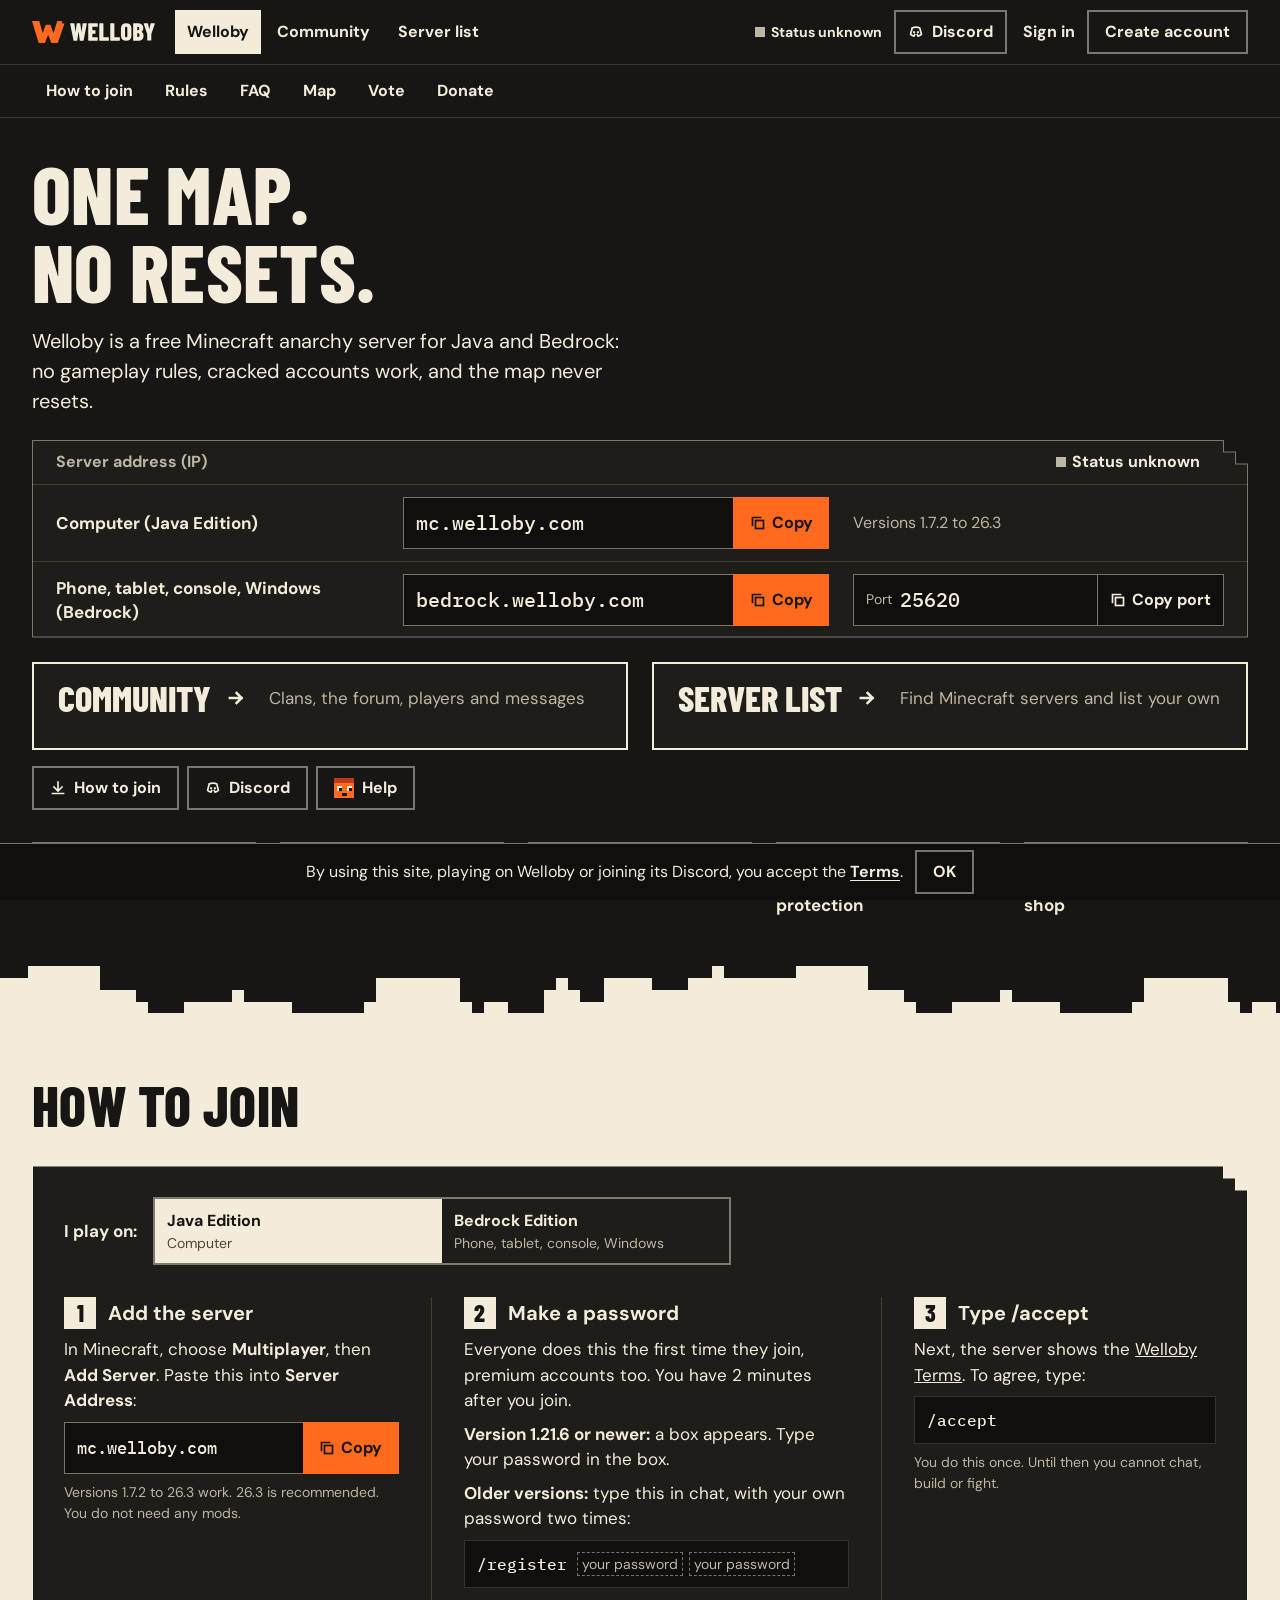
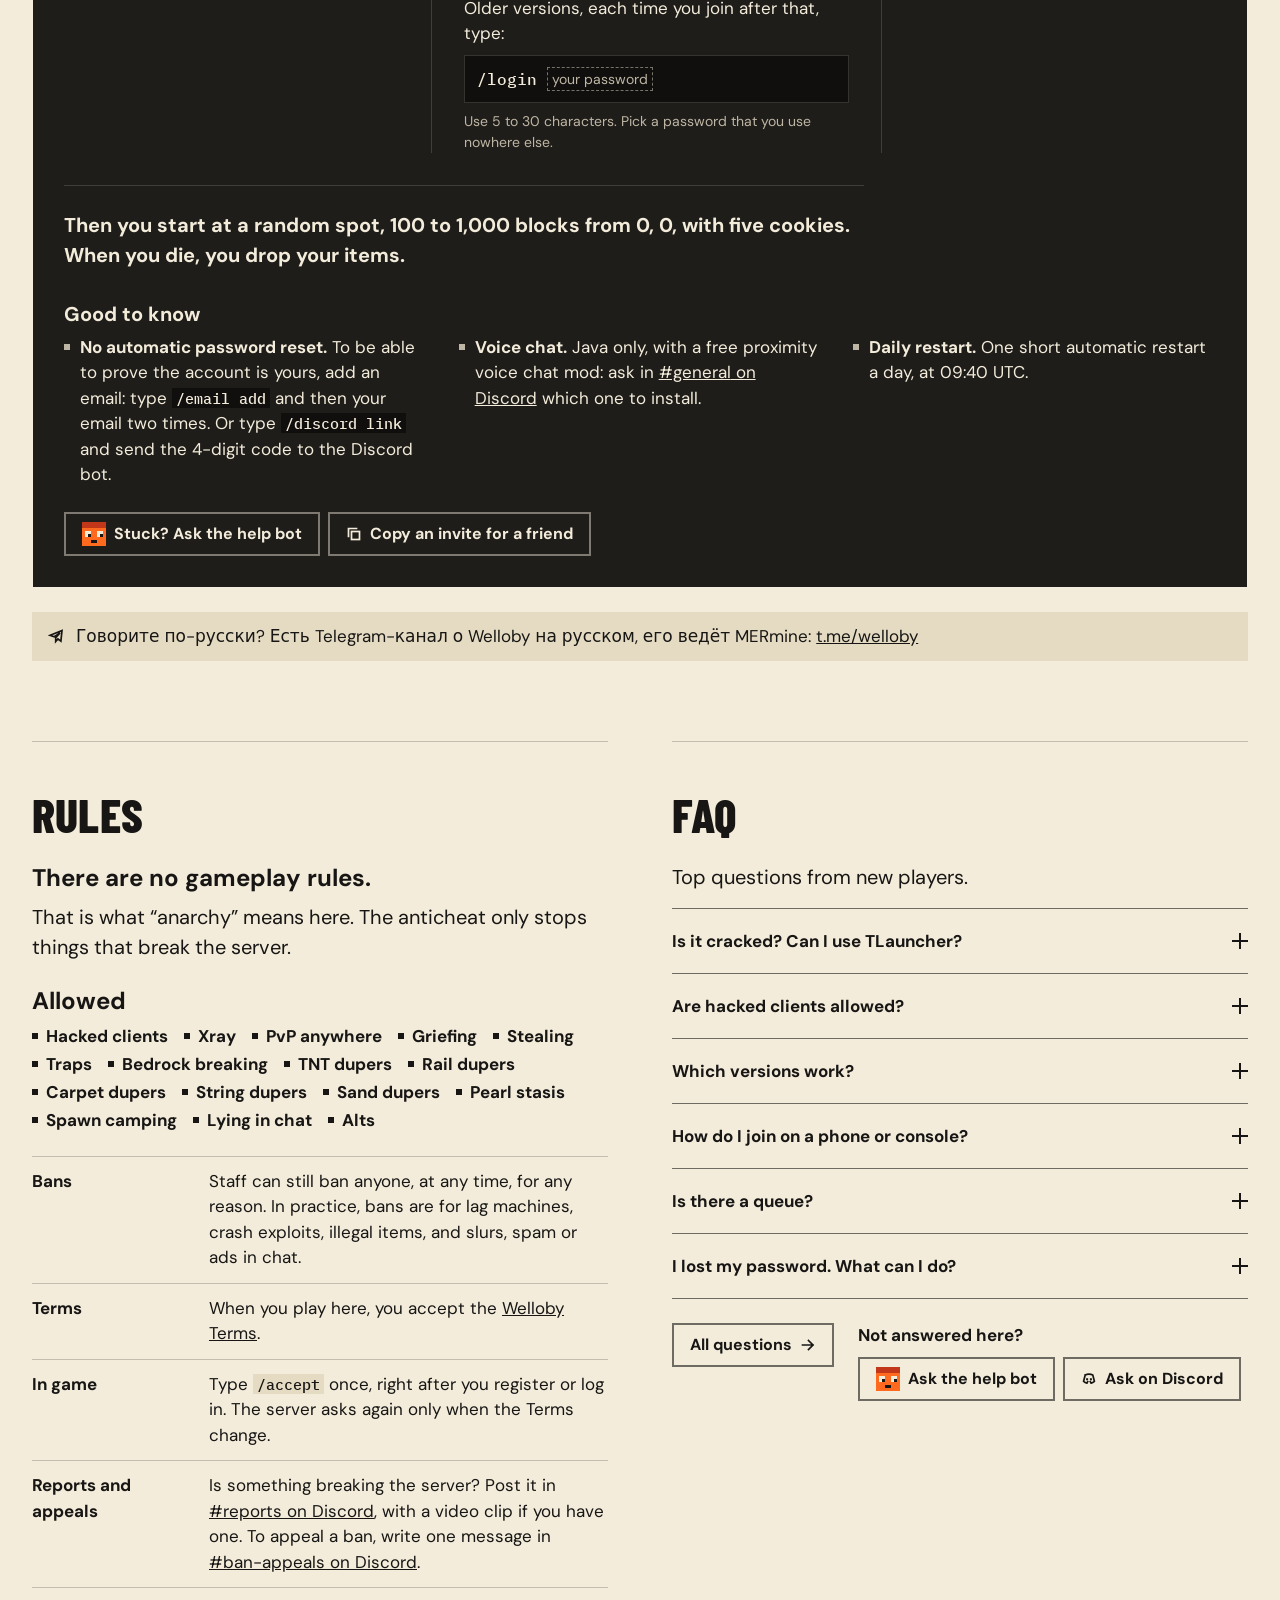
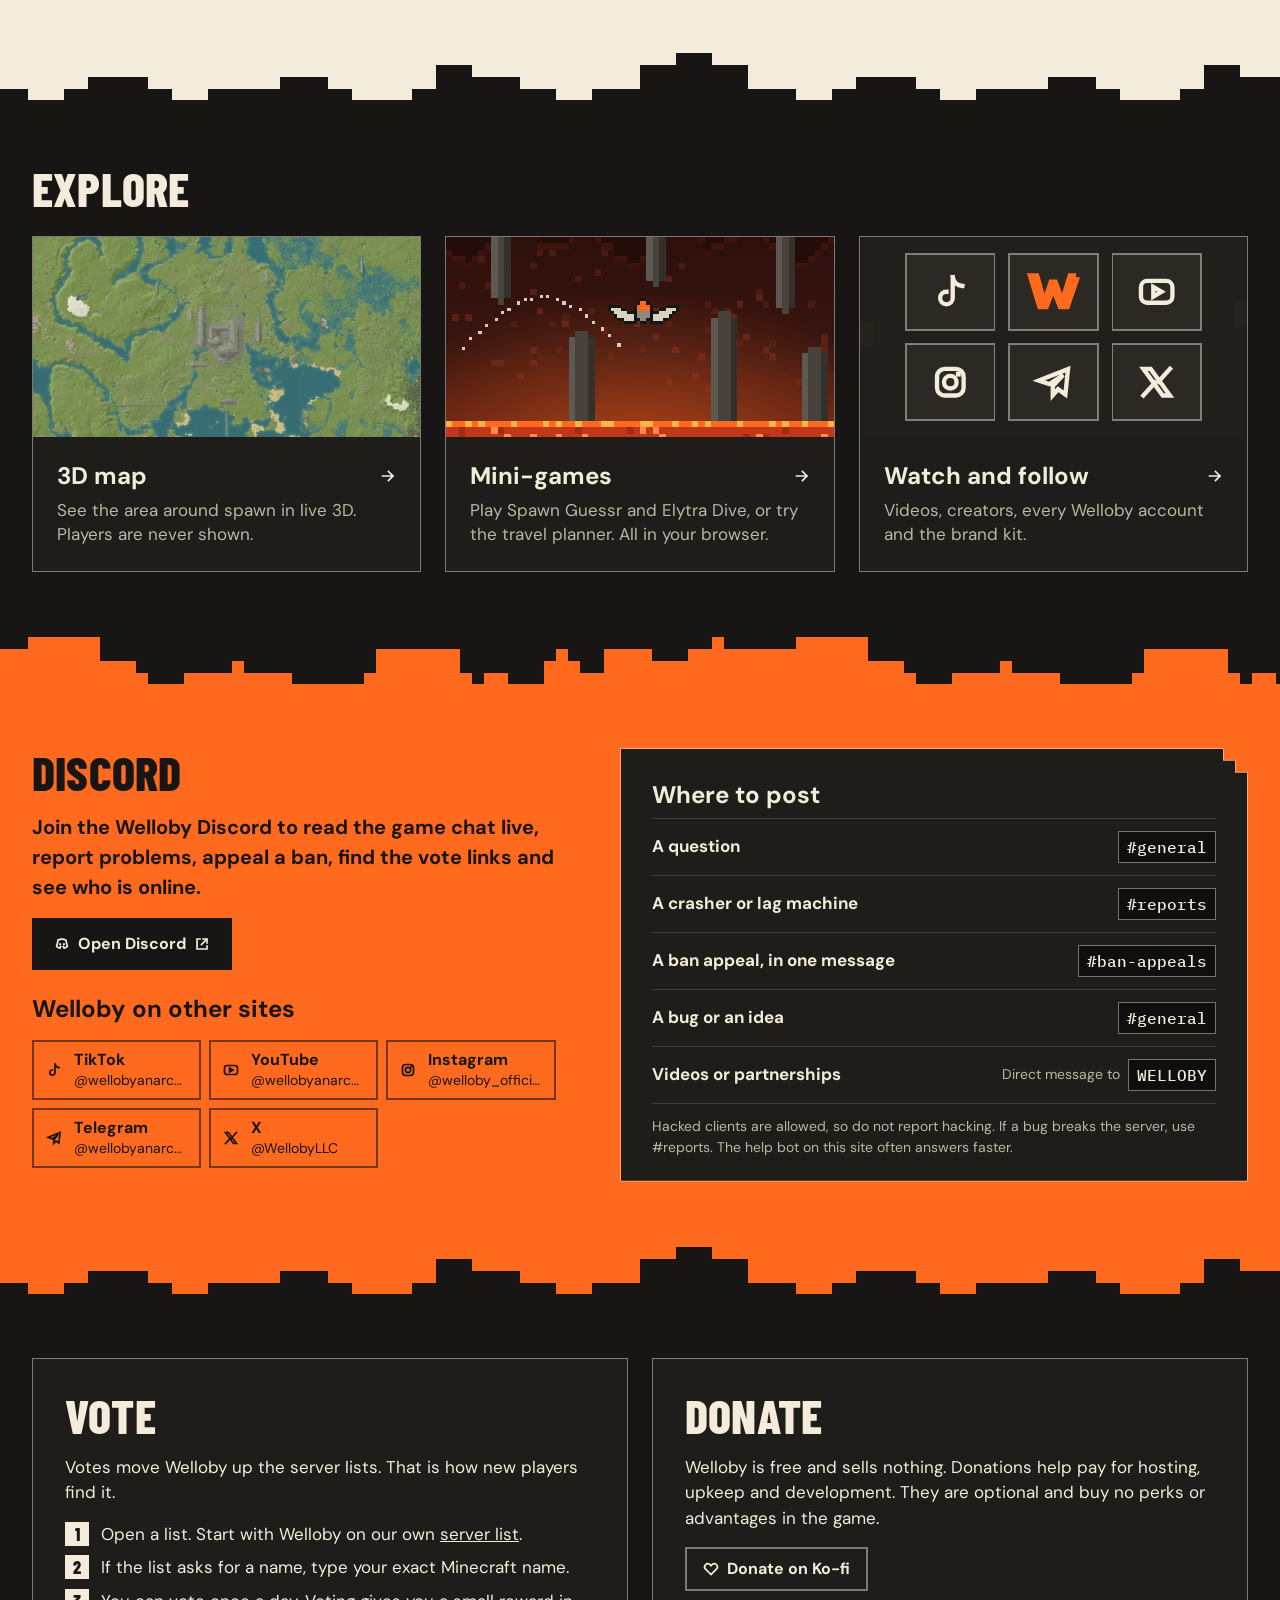
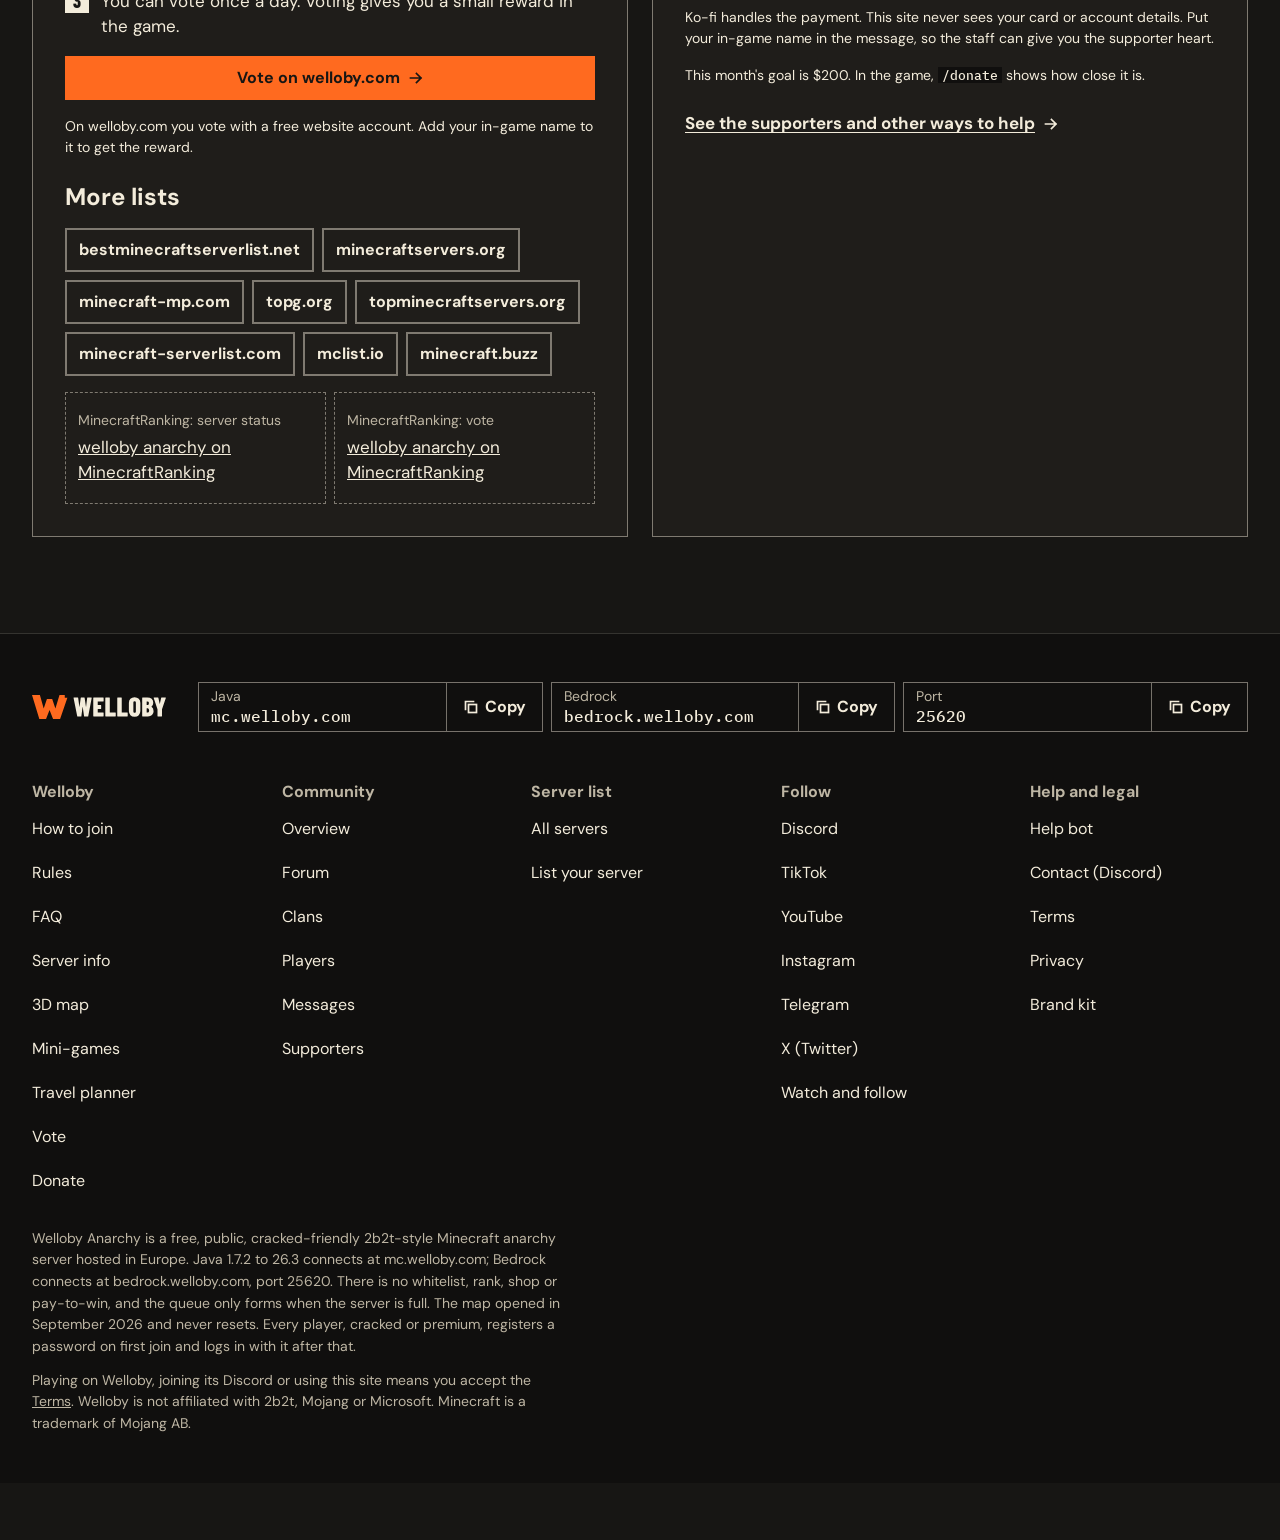
==== commit d57da0dd: "Add files via upload" ====
--- a/index.html
+++ b/index.html
@@ -2,9 +2,9 @@
 <html lang="en">
 <head>
 <meta charset="utf-8">
-<meta name="viewport" content="width=device-width, initial-scale=1">
-<title>welloby anarchy - cracked 2b2t-like Minecraft anarchy server, no rules, map never resets</title>
-<meta name="description" content="welloby is a free public 2b2t-style Minecraft anarchy server hosted in Europe. Cracked and premium accounts, Java 1.7.2–26.3 and Bedrock, no rules and a map that never resets. IP: mc.welloby.com">
+<meta name="viewport" content="width=device-width, initial-scale=1, viewport-fit=cover">
+<title>Welloby Anarchy: free Minecraft anarchy server for Java and Bedrock</title>
+<meta name="description" content="Welloby Anarchy is a free Minecraft anarchy server for Java and Bedrock, hosted in Europe. There are no gameplay rules, cracked and premium accounts both work, and the map never resets.">
 <meta name="theme-color" content="#171614">
 <meta name="color-scheme" content="dark">
 <link rel="canonical" href="https://welloby.com/">
@@ -22,7 +22,7 @@
 <link rel="preload" href="fonts/barlow-condensed.woff2" as="font" type="font/woff2" crossorigin>
 <link rel="preload" href="fonts/dm-sans.woff2" as="font" type="font/woff2" crossorigin>
 <script type="application/ld+json">{"@context":"https://schema.org","@type":"WebSite","name":"Welloby Anarchy","url":"https://welloby.com/","description":"Free public 2b2t-style Minecraft anarchy server hosted in Europe. Java 1.7.2 to 26.3 and Bedrock. The map never resets.","sameAs":["https://discord.gg/cwHKDtXQWD","https://x.com/WellobyLLC","https://www.tiktok.com/@wellobyanarchy","https://www.instagram.com/welloby_official/","https://t.me/wellobyanarchy","https://www.youtube.com/@wellobyanarchy"]}</script>
-<script type="application/ld+json">{"@context":"https://schema.org","@type":"FAQPage","mainEntity":[{"@type":"Question","name":"Does the map ever reset?","acceptedAnswer":{"@type":"Answer","text":"No. Not for updates, not for lag, not for any other reason. The map has been running since September 2026."}},{"@type":"Question","name":"Is it cracked? Can I join with TLauncher or an offline account?","acceptedAnswer":{"@type":"Answer","text":"Yes. Offline (cracked) and real Mojang accounts both work. Every name, cracked or premium, is protected by the password you register, so keep it somewhere safe. To have a way to prove the account is yours if you lose the password, add an email with /email add you@gmail.com you@gmail.com (your own email, twice), or link your Discord: after /accept, type /discord link and send only the 4-digit code it gives you to the Discord bot in a DM."}},{"@type":"Question","name":"Are hacked clients allowed?","acceptedAnswer":{"@type":"Answer","text":"Yes, and so is xray. The anticheat only stops the things that break the server."}},{"@type":"Question","name":"Which versions work?","acceptedAnswer":{"@type":"Answer","text":"Java releases from 1.7.2 to 26.3 connect, and 26.3 is recommended. Bedrock players (phone, console, Windows) use bedrock.welloby.com with port 25620."}},{"@type":"Question","name":"Is there voice chat?","acceptedAnswer":{"@type":"Answer","text":"On Java, yes. Proximity voice runs through the Simple Voice Chat mod, version 2.6.x, for Fabric, Forge or NeoForge, free on Modrinth. Not every Minecraft version has a 2.6 build, so check that yours is listed. Without the mod you can still play. You just won't hear anyone. Bedrock players can't use voice chat."}},{"@type":"Question","name":"Where is it hosted and what is the ping like?","acceptedAnswer":{"@type":"Answer","text":"In Europe, online 24/7 and DDoS protected. Expect 20 to 60 ms of ping from inside Europe and about 80 to 100 ms from the US East Coast."}},{"@type":"Question","name":"How do I find other players?","acceptedAnswer":{"@type":"Answer","text":"/lfg posts your coordinates in public chat, once every five minutes. /coords shows your own position above the hotbar. No command shows where anyone else is."}},{"@type":"Question","name":"Are there teleports?","acceptedAnswer":{"@type":"Answer","text":"Local ones, paid with in-game money. /sethome is free but only works in the Overworld within 5,000 blocks of spawn. /home costs $25. /tpa costs $40 and reaches players within 1,000 blocks. Each one takes 10 seconds to fire. There is no /rtp, /spawn or /back."}},{"@type":"Question","name":"How do I get money?","acceptedAnswer":{"@type":"Answer","text":"You start with $200. /jobs join miner pays a little for every block you break, and /vote gives a small reward once a day. /bal shows your balance, /pay sends money and /baltop lists the richest players."}},{"@type":"Question","name":"What happens when I die?","acceptedAnswer":{"@type":"Answer","text":"You drop everything. You respawn at your bed if you have one, otherwise at a new random spot 100 to 1,000 blocks from 0, 0."}},{"@type":"Question","name":"Is there a queue or a whitelist?","acceptedAnswer":{"@type":"Answer","text":"There is a queue only when the server is full. When every place is taken you log in, wait on a small platform in the lobby and get in by yourself as soon as a place frees up, first come, first served. Drop out for less than two minutes and you keep your place. There is no whitelist, no priority and no way to pay to skip the queue."}},{"@type":"Question","name":"What do I get when I join?","acceptedAnswer":{"@type":"Answer","text":"Five cookies."}},{"@type":"Question","name":"Is the Nether roof open?","acceptedAnswer":{"@type":"Answer","text":"No. It is sealed at y 127. Highways run inside the Nether."}},{"@type":"Question","name":"How do I report a crasher or appeal a ban?","acceptedAnswer":{"@type":"Answer","text":"On Discord. Use #reports for crashers and lag machines, with a clip if you can. Use #ban-appeals to appeal, in one message."}},{"@type":"Question","name":"How current is the 3D map?","acceptedAnswer":{"@type":"Answer","text":"It redraws itself while the server runs: when players build, dig or blow something up, BlueMap renders that part again once the server has saved it, usually within minutes. It covers 5,000 blocks around 0, 0 in the Overworld, plus the Nether and the End near their centers."}},{"@type":"Question","name":"Can people see where I am on the 3D map?","acceptedAnswer":{"@type":"Answer","text":"No. The map never shows players, and it only covers the area around spawn, so bases far out stay off it."}}]}</script>
+<script type="application/ld+json">{"@context":"https://schema.org","@type":"FAQPage","mainEntity":[{"@type":"Question","name":"Is it cracked? Can I use TLauncher?","acceptedAnswer":{"@type":"Answer","text":"Yes. You do not need a paid Minecraft account. Cracked (offline) launchers such as TLauncher work, and premium accounts work too. Every player, premium included, makes a password the first time they join. The password protects your name."}},{"@type":"Question","name":"Are hacked clients allowed?","acceptedAnswer":{"@type":"Answer","text":"Yes, and so is xray. There are no gameplay rules. The anticheat only stops things that break the server."}},{"@type":"Question","name":"Which versions work?","acceptedAnswer":{"@type":"Answer","text":"On Java Edition, versions 1.7.2 to 26.3 work. 26.3 is recommended. On Bedrock Edition (phone, tablet, console, Windows), use the address bedrock.welloby.com and the port 25620."}},{"@type":"Question","name":"How do I join on a phone or console?","acceptedAnswer":{"@type":"Answer","text":"Use Minecraft Bedrock Edition. Choose Play, then Servers, then Add Server. Enter the address bedrock.welloby.com and the port 25620. Join, make a password and type /accept. Some consoles hide the Add Server button. If yours does, ask in #general on Discord. Voice chat works on Java only."}},{"@type":"Question","name":"Is there a queue?","acceptedAnswer":{"@type":"Answer","text":"A queue forms only when the server is full. There is no whitelist."}},{"@type":"Question","name":"I lost my password. What can I do?","acceptedAnswer":{"@type":"Answer","text":"There is no automatic password reset. If you added an email or linked Discord, ask on Discord. That is how you prove the account is yours. Still logged in? Protect the account now. Type /email add and then your email two times, or type /discord link and send the 4-digit code to the Discord bot. Forgot your password for this website? Use Forgot your password? on the sign-in page."}}]}</script>
 <link rel="icon" href="media/favicon.ico" sizes="any">
 <link rel="icon" href="media/favicon-32.png" type="image/png" sizes="32x32">
 <link rel="apple-touch-icon" href="media/apple-touch-icon.png">
@@ -31,25 +31,25 @@
 <meta name="apple-mobile-web-app-capable" content="yes">
 <meta name="apple-mobile-web-app-title" content="Welloby">
 <meta name="apple-mobile-web-app-status-bar-style" content="black">
+<script>(function(){var h=document.documentElement,c=" js";try{if(localStorage.getItem("welloby.terms")==="2026-11-20")c+=" terms-ok";if(localStorage.getItem("welloby.session"))c+=" acct-wait"}catch(e){}h.className+=c})()</script>
 <style>
 @font-face{font-family:"Barlow Condensed";src:url(fonts/barlow-condensed.woff2) format("woff2");font-weight:800;font-style:normal;font-display:swap}
 @font-face{font-family:"DM Sans";src:url(fonts/dm-sans.woff2) format("woff2");font-weight:100 1000;font-style:normal;font-display:swap}
 @font-face{font-family:"IBM Plex Mono";src:url(fonts/ibm-plex-mono.woff2) format("woff2");font-weight:500;font-style:normal;font-display:swap}
 </style>
-<link rel="stylesheet" href="assets/site.css">
-<link rel="stylesheet" href="assets/community.css">
-<script defer src="assets/data.js"></script>
-<script defer src="assets/site.js"></script>
-<script defer src="assets/map3d.js"></script>
-<script defer src="assets/games.js"></script>
-<script defer src="assets/extras.js"></script>
-<script defer src="assets/kevzy-kb.js"></script>
-<script defer src="assets/kevzy.js"></script>
-<script defer src="assets/community-core.js"></script>
-<script defer src="assets/motion.js"></script>
+<link rel="stylesheet" href="assets/site.css?v=cad7a53e79">
+<link rel="stylesheet" href="assets/community.css?v=f18b11a1b9">
+<script defer src="assets/data.js?v=6acc23667d"></script>
+<script defer src="assets/site.js?v=82ba15a883"></script>
+<script defer src="assets/extras.js?v=946425ad02"></script>
+<script defer src="assets/kevzy-kb.js?v=9f86785d94"></script>
+<script defer src="assets/kevzy.js?v=a208b861f7"></script>
+<script defer src="assets/community-core.js?v=8f0af988d2"></script>
+<script defer src="assets/motion.js?v=a33411af49"></script>
 </head>
-<body>
+<body class="page-home">
 <a class="skip" href="#main">Skip to content</a>
+<div class="terms-strip" data-terms-bar role="region" aria-label="Terms of use"><p>By using this site, playing on Welloby or joining its Discord, you accept the <a href="terms.html">Terms</a>.</p><button type="button" class="btn-out" data-terms-ok>OK</button></div>
 
 <svg class="sprite" aria-hidden="true" focusable="false">
   <symbol id="i-copy" viewBox="0 0 16 16"><rect x="5.5" y="5.5" width="8" height="8"/><path d="M10.5 2.5h-8v8"/></symbol>
@@ -93,517 +93,360 @@
   <symbol id="i-youtube" viewBox="0 0 16 16"><rect x="1.5" y="3.5" width="13" height="9" rx="2.6"/><path d="m6.6 6 3.4 2-3.4 2z"/></symbol>
   <symbol id="i-xlogo" viewBox="0 0 16 16"><path d="M2.5 2.5h3l8 11h-3zM13.5 2.5 8.7 7.8M2.5 13.5l4.8-5.3"/></symbol>
   <symbol id="i-discord" viewBox="0 0 16 16"><path d="M4.2 4c1.2-.6 2.4-.8 3.8-.8s2.6.2 3.8.8l1.6 6.3c-1 .9-2.2 1.5-3.4 1.8l-.7-1.4M4.2 4 2.6 10.3c1 .9 2.2 1.5 3.4 1.8l.7-1.4"/><path d="M6.1 8.2h.01M9.9 8.2h.01" stroke-width="2"/></symbol>
+  <symbol id="i-go" viewBox="0 0 16 16"><path d="M2.5 8h10.5M8.5 3.5 13 8l-4.5 4.5"/></symbol>
+  <symbol id="i-face" viewBox="0 0 8 8"><rect width="8" height="8" fill="#ff6a1f" stroke="none"/><rect width="8" height="2" fill="#c2371a" stroke="none"/><rect x="1" y="3" width="2" height="2" fill="#f3ecdb" stroke="none"/><rect x="5" y="3" width="2" height="2" fill="#f3ecdb" stroke="none"/><rect x="2" y="4" width="1" height="1" fill="#171614" stroke="none"/><rect x="6" y="4" width="1" height="1" fill="#171614" stroke="none"/><rect x="3" y="6" width="2" height="1" fill="#171614" stroke="none"/></symbol>
 </svg>
 
-<header class="bar" data-solid="0" id="top">
-  <i class="bar-progress" aria-hidden="true"></i>
-  <a class="bar-brand" href="#top" aria-label="Welloby, back to the top"><img src="media/wordmark.svg" width="140" height="25" alt="Welloby"></a>
-  <nav class="bar-nav" aria-label="Sections">
-    <a href="#join">Join</a>
-    <a href="#map">3D map</a>
-    <a href="#games">Games</a>
-    <a href="community.html" class="nav-hub">Community</a>
-    <a href="#rules">Rules</a>
-    <a href="#world">World</a>
-    <a href="#faq">FAQ</a>
-    <a href="#donate">Donate</a>
-    <a href="#vote">Vote</a>
-  </nav>
-  <div class="bar-right">
-    <button type="button" class="cmd-btn" data-cmd-open aria-label="Search the site and jump anywhere (Ctrl K)" aria-keyshortcuts="Control+K Meta+K /"><svg class="i"><use href="#i-search"/></svg><span>Search</span><kbd>Ctrl K</kbd></button>
-    <span class="bar-status"><i class="lamp" data-status-lamp data-state="loading"></i><span data-status-short>Checking</span><span class="players" data-players hidden></span></span>
-    <button type="button" class="ip-btn" data-copy="mc.welloby.com" aria-label="Copy the Java server address, mc.welloby.com">
-      <span>mc.welloby.com</span>
-      <svg class="i when-idle"><use href="#i-copy"/></svg><svg class="i when-copied"><use href="#i-check"/></svg>
-    </button>
-    <span class="acct-slot" data-account></span>
-    <details class="menu">
-      <summary aria-label="Menu"><svg class="i"><use href="#i-menu"/></svg></summary>
-      <div class="menu-list">
-        <a href="#join">Join</a>
-        <a href="#map">3D map</a>
-        <a href="#games">Games</a>
-        <a href="community.html">Community</a>
-        <a href="#rules">Rules</a>
-        <a href="#world">World</a>
-        <a href="#planner">Travel planner</a>
-        <a href="#faq">FAQ</a>
-        <a href="#contact">Contact</a>
-        <a href="#watch">Watch and follow</a>
-        <a href="#donate">Donate</a>
-        <a href="#vote">Vote</a>
-        <a href="community.html#/servers">Server list</a>
-        <a href="#brand">Brand kit</a>
-      </div>
+<header class="bar" id="top">
+  <div class="frame bar-row">
+    <a class="logo bar-brand" href="#top" aria-label="Welloby, home"><img class="logo-word" src="media/wordmark.svg" width="134" height="24" alt=""><img class="logo-w" src="media/mark.svg" width="34" height="23" alt=""></a>
+    <nav class="parts parts-top" aria-label="Site"><a href="#top" aria-current="page">Welloby</a><a href="community.html">Community</a><a href="servers.html">Server list</a></nav>
+    <p class="bar-live"><span class="sr-only">Server status: </span><i class="lamp" data-status-lamp data-state="loading" aria-hidden="true"></i><span data-status-short>Checking</span><span class="players" data-players hidden></span></p>
+    <a class="btn-out bar-dc" href="https://discord.gg/cwHKDtXQWD" target="_blank" rel="noopener"><svg class="i" aria-hidden="true"><use href="#i-discord"/></svg>Discord</a>
+    <span class="bar-acct" data-account><a class="acct-in" href="community.html#/login">Sign in</a><a class="btn-out acct-join" href="community.html#/register">Create account</a></span>
+    <details class="menu" id="menu">
+      <summary class="menu-btn" aria-label="Menu"><svg class="i when-shut" aria-hidden="true"><use href="#i-menu"/></svg><svg class="i when-open" aria-hidden="true"><use href="#i-x"/></svg><span class="when-shut">Menu</span><span class="when-open">Close</span></summary>
+      <div class="menu-sheet"><div class="menu-in">
+        <div class="menu-acct" data-account-menu><a class="btn-out" href="community.html#/login">Sign in</a><a class="btn-out" href="community.html#/register">Create account</a></div>
+        <p class="menu-note">One free account for the Community and the Server list. You do not need one to play.</p>
+        <div class="menu-rows menu-search"><button type="button" class="menu-row" data-cmd-open><svg class="i" aria-hidden="true"><use href="#i-search"/></svg><span>Search this site</span></button></div>
+        <section class="ipcard" aria-label="Welloby server address (IP)">
+          <p class="ipcard-title">Welloby server address (IP)</p>
+          <div class="iprow"><p class="ip-who">Computer (Java Edition)</p><div class="ipfield"><code translate="no">mc.welloby.com</code><button type="button" class="btn-main" data-copy="mc.welloby.com" data-copy-label="mc.welloby.com" data-copy-where="In Minecraft, choose Multiplayer, then Add Server, and paste it into Server Address." aria-label="Copy the Java address, mc.welloby.com"><svg class="i when-idle" aria-hidden="true"><use href="#i-copy"/></svg><svg class="i when-copied" aria-hidden="true"><use href="#i-check"/></svg><span class="when-idle">Copy</span><span class="when-copied">Copied</span></button></div></div>
+          <div class="iprow"><p class="ip-who">Phone, tablet, console, Windows (Bedrock)</p><div class="ipfield"><code translate="no">bedrock.welloby.com</code><button type="button" class="btn-main" data-copy="bedrock.welloby.com" data-copy-label="bedrock.welloby.com" data-copy-where="In Minecraft, choose Play, then Servers, then Add Server, and paste it into Server Address. The port is 25620." aria-label="Copy the Bedrock address, bedrock.welloby.com"><svg class="i when-idle" aria-hidden="true"><use href="#i-copy"/></svg><svg class="i when-copied" aria-hidden="true"><use href="#i-check"/></svg><span class="when-idle">Copy</span><span class="when-copied">Copied</span></button></div><div class="ipfield"><span class="ipfield-k">Port</span><code translate="no">25620</code><button type="button" class="btn-out" data-copy="25620" data-copy-label="the port, 25620" data-copy-where="Paste it into Port, under the server address." aria-label="Copy the Bedrock port, 25620"><svg class="i when-idle" aria-hidden="true"><use href="#i-copy"/></svg><svg class="i when-copied" aria-hidden="true"><use href="#i-check"/></svg><span class="when-idle">Copy port</span><span class="when-copied">Copied</span></button></div></div>
+        </section>
+        <nav class="menu-parts" aria-label="All pages"><div class="menu-part" data-current><h2><a href="#top" aria-current="page">Welloby</a></h2><ul class="menu-list"><li><a href="#join">How to join</a></li><li><a href="#rules">Rules</a></li><li><a href="#faq">FAQ</a></li><li><a href="map.html#map">Map</a></li><li><a href="#vote">Vote</a></li><li><a href="#donate">Donate</a></li></ul></div><div class="menu-part"><h2><a href="community.html">Community</a></h2><ul class="menu-list"><li><a href="community.html">Overview</a></li><li><a href="community.html#/forum">Forum</a></li><li><a href="community.html#/clans">Clans</a></li><li><a href="community.html#/players">Players</a></li><li><a href="community.html#/messages">Messages</a></li><li><a href="community.html#/supporters">Supporters</a></li></ul></div><div class="menu-part"><h2><a href="servers.html">Server list</a></h2><ul class="menu-list"><li><a href="servers.html">All servers</a></li><li><a href="servers.html#/servers/new">List your server</a></li></ul></div></nav>
+        <div class="menu-rows">
+          <a class="menu-row" href="https://discord.gg/cwHKDtXQWD" target="_blank" rel="noopener"><svg class="i" aria-hidden="true"><use href="#i-discord"/></svg><span>Discord</span><svg class="i menu-row-end" aria-hidden="true"><use href="#i-ext"/></svg></a>
+          <button type="button" class="menu-row" data-ask=""><svg class="i" aria-hidden="true"><use href="#i-help"/></svg><span>Help: ask kevzy, the help bot</span></button>
+        </div>
+        <ul class="menu-more"><li><a href="map.html#games">Mini-games</a></li><li><a href="faq.html#server-info">Server info</a></li><li><a href="map.html#planner">Travel planner</a></li><li><a href="watch.html">Watch and follow</a></li><li><a href="watch.html#brand">Brand kit</a></li><li><a href="terms.html">Terms</a></li><li><a href="privacy.html">Privacy</a></li></ul>
+      </div></div>
     </details>
   </div>
 </header>
+<div class="bar-sub"><nav class="parts parts-sub" aria-label="Site"><a href="#top" aria-current="page">Welloby</a><a href="community.html">Community</a><a href="servers.html">Server list</a></nav><div class="frame acct-row"><span class="acct-slot" data-account><a class="acct-in" href="community.html#/login">Sign in</a><a class="btn-out acct-join" href="community.html#/register">Create account</a></span></div></div>
+<nav class="local local-home" aria-label="On the Welloby page"><div class="frame local-row"><div class="bar-nav"><a href="#join">How to join</a><a href="#rules">Rules</a><a href="#faq">FAQ</a><a href="map.html#map">Map</a><a href="#vote">Vote</a><a href="#donate">Donate</a></div></div></nav>
 
 <main id="main">
 
-<section class="hero" aria-labelledby="hero-title">
-  <img class="hero-art" src="media/watchtower.webp" srcset="media/watchtower-1100.webp 1100w, media/watchtower.webp 1672w" sizes="(max-width: 700px) 840px, 100vw" width="1672" height="941" alt="A ruined block watchtower and a broken stone bridge above a lava gorge at dusk." fetchpriority="high" decoding="async">
-  <canvas class="hero-embers" aria-hidden="true"></canvas>
-  <div class="hero-live">
-    <p class="hero-pills">
-      <span class="pill pill-status"><i class="lamp" data-status-lamp data-state="loading"></i><span data-status-short>Checking</span><span class="players" data-players hidden></span></span>
-      <button type="button" class="pill pill-ip" data-copy="mc.welloby.com" aria-label="Copy the Java server address, mc.welloby.com"><span>mc.welloby.com</span><svg class="i when-idle"><use href="#i-copy"/></svg><svg class="i when-copied"><use href="#i-check"/></svg></button>
-      <a class="pill pill-go" href="#join">How to join<svg class="i"><use href="#i-down"/></svg></a>
+<!-- FIRST SCREEN: the slogan on the painting, what Welloby is in one sentence, both addresses with Copy and the live
+     status, the two big buttons to the other two parts of the site, the quiet buttons and the still facts.
+     On short phone screens the big buttons move above the address card (site.css); the keyboard meets the card first. -->
+<section class="first" aria-labelledby="first-title">
+  <div class="first-top">
+    <!-- phones get a 1200 x 360 band (56 KB), never the big painting (F60) -->
+    <div class="first-pic"><picture><source media="(max-width: 959px)" srcset="media/watchtower-band.webp" width="1200" height="360"><img src="media/watchtower-1100.webp" srcset="media/watchtower-1100.webp 1100w, media/watchtower.webp 1672w" sizes="56vw" width="1100" height="619" alt="A ruined block watchtower and a broken stone bridge above a lava gorge at dusk." fetchpriority="high" decoding="async"></picture></div>
+    <div class="frame first-head">
+      <h1 id="first-title" class="slogan"><span class="sr-only">Welloby Anarchy: </span><span>One map.</span> <span>No resets.</span></h1>
+    </div>
+  </div>
+  <div class="frame first-in">
+    <p class="first-say">Welloby is a free Minecraft anarchy server for Java and Bedrock: no gameplay rules, cracked accounts work, and the map never resets.</p>
+
+    <section class="ipcard ipcard-first cut" aria-labelledby="ip-title">
+      <div class="ipcard-head">
+        <h2 class="ipcard-title" id="ip-title">Server address (IP)</h2>
+        <p class="live"><span class="sr-only">Server status: </span><i class="lamp" data-status-lamp data-state="loading" aria-hidden="true"></i><span data-status-short>Checking</span><span class="players" data-players hidden></span></p>
+      </div>
+      <div class="iprow iprow-java">
+        <p class="ip-who">Computer (Java Edition)</p>
+        <p class="ip-ver">Versions 1.7.2 to 26.3</p>
+        <div class="ipfield"><code translate="no">mc.welloby.com</code><button type="button" class="btn-main" data-copy="mc.welloby.com" data-copy-label="mc.welloby.com" data-copy-where="In Minecraft, choose Multiplayer, then Add Server, and paste it into Server Address." aria-label="Copy the Java address, mc.welloby.com"><svg class="i when-idle" aria-hidden="true"><use href="#i-copy"/></svg><svg class="i when-copied" aria-hidden="true"><use href="#i-check"/></svg><span class="when-idle">Copy</span><span class="when-copied">Copied</span></button></div>
+      </div>
+      <div class="iprow iprow-bed">
+        <p class="ip-who">Phone, tablet, console, Windows (Bedrock)</p>
+        <div class="ipfield"><code translate="no">bedrock.welloby.com</code><button type="button" class="btn-main" data-copy="bedrock.welloby.com" data-copy-label="bedrock.welloby.com" data-copy-where="In Minecraft, choose Play, then Servers, then Add Server, and paste it into Server Address. The port is 25620." aria-label="Copy the Bedrock address, bedrock.welloby.com"><svg class="i when-idle" aria-hidden="true"><use href="#i-copy"/></svg><svg class="i when-copied" aria-hidden="true"><use href="#i-check"/></svg><span class="when-idle">Copy</span><span class="when-copied">Copied</span></button></div>
+        <div class="ipfield ipfield-port"><span class="ipfield-k">Port</span><code translate="no">25620</code><button type="button" class="btn-out" data-copy="25620" data-copy-label="the port, 25620" data-copy-where="Paste it into Port, under the server address." aria-label="Copy the Bedrock port, 25620"><svg class="i when-idle" aria-hidden="true"><use href="#i-copy"/></svg><svg class="i when-copied" aria-hidden="true"><use href="#i-check"/></svg><span class="when-idle">Copy port</span><span class="when-copied">Copied</span></button></div>
+      </div>
+    </section>
+
+    <!-- the other two parts of the site, one account for both; id="community" so old #community links land here -->
+    <nav class="bigbtns" aria-label="More from Welloby">
+      <a class="bigbtn" id="community" href="community.html">
+        <span class="bigbtn-h">Community<svg class="i" aria-hidden="true"><use href="#i-go"/></svg></span>
+        <span class="bigbtn-say">Clans, the forum, players and messages</span>
+      </a>
+      <a class="bigbtn" href="servers.html">
+        <span class="bigbtn-h">Server list<svg class="i" aria-hidden="true"><use href="#i-go"/></svg></span>
+        <span class="bigbtn-say">Find Minecraft servers and list your own</span>
+      </a>
+    </nav>
+
+    <!-- Help is here as a named button: the floating Help steps aside while the address card is in view -->
+    <p class="first-acts">
+      <a class="btn-out" href="#join"><svg class="i" aria-hidden="true"><use href="#i-down"/></svg>How to join</a>
+      <a class="btn-out" href="https://discord.gg/cwHKDtXQWD" target="_blank" rel="noopener"><svg class="i" aria-hidden="true"><use href="#i-discord"/></svg>Discord</a>
+      <button type="button" class="btn-out" data-ask=""><svg class="face" aria-hidden="true"><use href="#i-face"/></svg>Help</button>
     </p>
-    <p class="hero-allowed" aria-hidden="true">Allowed here: <b data-scramble>Hacked clients</b></p>
-  </div>
-  <h1 class="hero-title" id="hero-title"><b class="sr-only">Welloby Anarchy, a Minecraft anarchy server. </b><span>One map.</span> <span>No resets.</span></h1>
-</section>
-
-<div class="ticker" aria-hidden="true">
-  <div class="ticker-track">
-    <span>No whitelist</span><span>Never resets</span><span>Java 1.7.2 to 26.3</span><span>Bedrock on phone, console, Windows</span><span>Cracked and premium</span><span>Hard mode</span><span>No spawn protection</span><span>Online 24/7</span><span>Five cookies on join</span>
-  </div>
+
+    <!-- still facts; id="world" lands old #world links here while scripts are off (site.js sends them on to faq.html) -->
+    <dl class="factrow" id="world">
+      <div><dt>Hosted</dt><dd>Europe, online 24/7</dd></div>
+      <div><dt>Map</dt><dd>Since 6 September 2026</dd></div>
+      <div><dt>Accounts</dt><dd>Cracked and premium</dd></div>
+      <div><dt>Game</dt><dd>Hard difficulty, no spawn protection</dd></div>
+      <div><dt>Open to all</dt><dd>No whitelist, no ranks, no shop</dd></div>
+    </dl>
+  </div>
+</section>
+
+<!-- CREAM BACKGROUND: How to join, then Rules and FAQ -->
+<div class="cream">
+
+<section class="sec sec-join" id="join" aria-labelledby="join-title">
+  <div class="frame">
+    <h2 class="h-sec h-xl" id="join-title">How to join</h2>
+
+    <div class="joinbox cut">
+      <!-- site.js's tab pattern (data-edition buttons, data-for panels), so its per-edition status check keeps working.
+           The Bedrock list starts hidden, the way site.js leaves it; without scripts both lists show, each with its title. -->
+      <div class="ed-pick">
+        <p class="ed-ask" id="ed-ask">I play on:</p>
+        <div class="ed-tabs" role="tablist" aria-labelledby="ed-ask">
+          <button type="button" role="tab" id="tab-java" data-edition="java" aria-selected="true" aria-controls="steps-java"><b>Java Edition</b><span>Computer</span></button>
+          <button type="button" role="tab" id="tab-bedrock" data-edition="bedrock" aria-selected="false" aria-controls="steps-bedrock" tabindex="-1"><b>Bedrock Edition</b><span>Phone, tablet, console, Windows</span></button>
+        </div>
+      </div>
+
+      <div class="ed-panel" id="steps-java" role="tabpanel" aria-labelledby="tab-java" data-for="java">
+        <p class="nojs-title">Java Edition (computer)</p>
+        <ol class="jsteps">
+          <li>
+            <h3>Add the server</h3>
+            <p>In Minecraft, choose <b>Multiplayer</b>, then <b>Add Server</b>. Paste this into <b>Server Address</b>:</p>
+            <div class="ipfield"><code translate="no">mc.welloby.com</code><button type="button" class="btn-main" data-copy="mc.welloby.com" data-copy-label="mc.welloby.com" data-copy-where="In Minecraft, choose Multiplayer, then Add Server, and paste it into Server Address." aria-label="Copy the Java address, mc.welloby.com"><svg class="i when-idle" aria-hidden="true"><use href="#i-copy"/></svg><svg class="i when-copied" aria-hidden="true"><use href="#i-check"/></svg><span class="when-idle">Copy</span><span class="when-copied">Copied</span></button></div>
+            <p class="note">Versions 1.7.2 to 26.3 work. 26.3 is recommended. You do not need any mods.</p>
+          </li>
+          <li>
+            <h3>Make a password</h3>
+            <p>Everyone does this the first time they join, premium accounts too. You have 2 minutes after you join.</p>
+            <p><b>Version 1.21.6 or newer:</b> a box appears. Type your password in the box.</p>
+            <p><b>Older versions:</b> type this in chat, with your own password two times:</p>
+            <p class="typeline"><code translate="no">/register</code> <span class="fill">your password</span> <span class="fill">your password</span></p>
+            <p>Older versions, each time you join after that, type:</p>
+            <p class="typeline"><code translate="no">/login</code> <span class="fill">your password</span></p>
+            <p class="note">Use 5 to 30 characters. Pick a password that you use nowhere else.</p>
+          </li>
+          <li>
+            <h3><span>Type <span translate="no">/accept</span></span></h3>
+            <p>Next, the server shows the <a href="terms.html">Welloby Terms</a>. To agree, type:</p>
+            <p class="typeline"><code translate="no">/accept</code></p>
+            <p class="note">You do this once. Until then you cannot chat, build or fight.</p>
+          </li>
+        </ol>
+      </div>
+
+      <div class="ed-panel" id="steps-bedrock" role="tabpanel" aria-labelledby="tab-bedrock" data-for="bedrock" hidden>
+        <p class="nojs-title">Bedrock Edition (phone, tablet, console, Windows)</p>
+        <ol class="jsteps">
+          <li>
+            <h3>Add the server</h3>
+            <p>In Minecraft, choose <b>Play</b>, then <b>Servers</b>, then <b>Add Server</b>. Enter this address and this port:</p>
+            <div class="ipfield"><code translate="no">bedrock.welloby.com</code><button type="button" class="btn-main" data-copy="bedrock.welloby.com" data-copy-label="bedrock.welloby.com" data-copy-where="In Minecraft, choose Play, then Servers, then Add Server, and paste it into Server Address. The port is 25620." aria-label="Copy the Bedrock address, bedrock.welloby.com"><svg class="i when-idle" aria-hidden="true"><use href="#i-copy"/></svg><svg class="i when-copied" aria-hidden="true"><use href="#i-check"/></svg><span class="when-idle">Copy</span><span class="when-copied">Copied</span></button></div>
+            <div class="ipfield ipfield-port"><span class="ipfield-k">Port</span><code translate="no">25620</code><button type="button" class="btn-out" data-copy="25620" data-copy-label="the port, 25620" data-copy-where="Paste it into Port, under the server address." aria-label="Copy the Bedrock port, 25620"><svg class="i when-idle" aria-hidden="true"><use href="#i-copy"/></svg><svg class="i when-copied" aria-hidden="true"><use href="#i-check"/></svg><span class="when-idle">Copy port</span><span class="when-copied">Copied</span></button></div>
+            <p class="note">Some consoles hide the Add Server button. If yours does, ask in <a href="https://discord.gg/cwHKDtXQWD" target="_blank" rel="noopener"><span translate="no">#general</span> on Discord</a>.</p>
+          </li>
+          <li>
+            <h3>Make a password</h3>
+            <p>Everyone does this the first time they join. You have 2 minutes after you join.</p>
+            <p>If a box appears, type your password in the box. If no box appears, type this in chat, with your own password two times:</p>
+            <p class="typeline"><code translate="no">/register</code> <span class="fill">your password</span> <span class="fill">your password</span></p>
+            <p>If no box appeared, each time you join after that, type:</p>
+            <p class="typeline"><code translate="no">/login</code> <span class="fill">your password</span></p>
+            <p class="note">Use 5 to 30 characters. Pick a password that you use nowhere else.</p>
+          </li>
+          <li>
+            <h3><span>Type <span translate="no">/accept</span></span></h3>
+            <p>Next, the server shows the <a href="terms.html">Welloby Terms</a>. To agree, type:</p>
+            <p class="typeline"><code translate="no">/accept</code></p>
+            <p class="note">You do this once. Until then you cannot chat, build or fight.</p>
+          </li>
+        </ol>
+      </div>
+
+      <p class="spawnline">Then you start at a random spot, 100 to 1,000 blocks from 0, 0, with five cookies. When you die, you drop your items.</p>
+
+      <div class="know">
+        <h3>Good to know</h3>
+        <ul>
+          <li><b>No automatic password reset.</b> To be able to prove the account is yours, add an email: type <code translate="no">/email add</code> and then your email two times. Or type <code translate="no">/discord link</code> and send the 4-digit code to the Discord bot.</li>
+          <li><b>Voice chat.</b> Java only, with a free proximity voice chat mod: ask in <a href="https://discord.gg/cwHKDtXQWD" target="_blank" rel="noopener"><span translate="no">#general</span> on Discord</a> which one to install.</li>
+          <li><b>Daily restart.</b> One short automatic restart a day, at 09:40 UTC<span data-restart></span>.</li>
+        </ul>
+      </div>
+
+      <p class="join-acts">
+        <button type="button" class="btn-out" data-ask="i cant connect"><svg class="face" aria-hidden="true"><use href="#i-face"/></svg>Stuck? Ask the help bot</button>
+        <button type="button" class="btn-out" data-invite><svg class="i when-idle" aria-hidden="true"><use href="#i-copy"/></svg><svg class="i when-copied" aria-hidden="true"><use href="#i-check"/></svg><span class="when-idle">Copy an invite for a friend</span><span class="when-copied">Copied</span></button>
+      </p>
+    </div>
+
+    <p class="ru" lang="ru"><svg class="i" aria-hidden="true"><use href="#i-telegram"/></svg><span>Говорите по-русски? Есть Telegram-канал о <span translate="no">Welloby</span> на русском, его ведёт <span translate="no">MERmine</span>: <a href="https://t.me/welloby" target="_blank" rel="noopener" translate="no">t.me/welloby</a></span></p>
+  </div>
+</section>
+
+<div class="frame duo">
+
+<section class="sec-duo" id="rules" aria-labelledby="rules-title">
+  <h2 class="h-sec" id="rules-title">Rules</h2>
+  <p class="lead-big">There are no gameplay rules.</p>
+  <p class="lead">That is what “anarchy” means here. The anticheat only stops things that break the server.</p>
+  <h3 class="h-sub">Allowed</h3>
+  <ul class="oklist">
+    <li>Hacked clients</li><li>Xray</li><li>PvP anywhere</li><li>Griefing</li><li>Stealing</li><li>Traps</li><li>Bedrock breaking</li><li>TNT dupers</li><li>Rail dupers</li><li>Carpet dupers</li><li>String dupers</li><li>Sand dupers</li><li>Pearl stasis</li><li>Spawn camping</li><li>Lying in chat</li><li>Alts</li>
+  </ul>
+  <dl class="lines">
+    <div><dt>Bans</dt><dd>Staff can still ban anyone, at any time, for any reason. In practice, bans are for lag machines, crash exploits, illegal items, and slurs, spam or ads in chat.</dd></div>
+    <div><dt>Terms</dt><dd>When you play here, you accept the <a href="terms.html">Welloby Terms</a>.</dd></div>
+    <div><dt>In game</dt><dd>Type <code translate="no">/accept</code> once, right after you register or log in. The server asks again only when the Terms change.</dd></div>
+    <div><dt>Reports and appeals</dt><dd>Is something breaking the server? Post it in <a href="https://discord.gg/cwHKDtXQWD" target="_blank" rel="noopener"><span translate="no">#reports</span> on Discord</a>, with a video clip if you have one. To appeal a ban, write one message in <a href="https://discord.gg/cwHKDtXQWD" target="_blank" rel="noopener"><span translate="no">#ban-appeals</span> on Discord</a>.</dd></div>
+  </dl>
+</section>
+
+<section class="sec-duo" id="faq" aria-labelledby="faq-title">
+  <h2 class="h-sec" id="faq-title">FAQ</h2>
+  <p class="lead">Top questions from new players.</p>
+  <!-- Each row: a details element with no attributes, its summary (the question, no tags inside), then the answer from
+       the first p to the last p. build.py reads exactly this form into the FAQ data for search engines; faq.html has
+       every other question. -->
+  <div class="qa">
+<details><summary>Is it cracked? Can I use TLauncher?</summary><p>Yes. You do not need a paid Minecraft account. Cracked (offline) launchers such as <span translate="no">TLauncher</span> work, and premium accounts work too.</p> <p>Every player, premium included, makes a password the first time they join. The password protects your name.</p></details>
+<details><summary>Are hacked clients allowed?</summary><p>Yes, and so is xray. There are no gameplay rules. The anticheat only stops things that break the server.</p></details>
+<details><summary>Which versions work?</summary><p>On Java Edition, versions 1.7.2 to 26.3 work. 26.3 is recommended.</p> <p>On Bedrock Edition (phone, tablet, console, Windows), use the address <code translate="no">bedrock.welloby.com</code> and the port <code translate="no">25620</code>.</p></details>
+<details><summary>How do I join on a phone or console?</summary><p>Use Minecraft Bedrock Edition.</p> <ol><li>Choose Play, then Servers, then Add Server.</li> <li>Enter the address <code translate="no">bedrock.welloby.com</code> and the port <code translate="no">25620</code>.</li> <li>Join, make a password and type <code translate="no">/accept</code>.</li></ol> <p>Some consoles hide the Add Server button. If yours does, ask in <a href="https://discord.gg/cwHKDtXQWD" target="_blank" rel="noopener"><span translate="no">#general</span> on Discord</a>. Voice chat works on Java only.</p></details>
+<details><summary>Is there a queue?</summary><p>A queue forms only when the server is full. There is no whitelist.</p></details>
+<details><summary>I lost my password. What can I do?</summary><p>There is no automatic password reset. If you added an email or linked Discord, ask on <a href="https://discord.gg/cwHKDtXQWD" target="_blank" rel="noopener">Discord</a>. That is how you prove the account is yours.</p> <p>Still logged in? Protect the account now. Type <code translate="no">/email add</code> and then your email two times, or type <code translate="no">/discord link</code> and send the 4-digit code to the Discord bot.</p> <p>Forgot your password for this website? Use <a href="community.html#/forgot">Forgot your password?</a> on the sign-in page.</p></details>
+  </div>
+  <div class="qa-more">
+    <a class="btn-out" href="faq.html">All questions<svg class="i" aria-hidden="true"><use href="#i-go"/></svg></a>
+    <p class="qa-ask"><span>Not answered here?</span>
+      <button type="button" class="btn-out" data-ask=""><svg class="face" aria-hidden="true"><use href="#i-face"/></svg>Ask the help bot</button>
+      <a class="btn-out" href="https://discord.gg/cwHKDtXQWD" target="_blank" rel="noopener"><svg class="i" aria-hidden="true"><use href="#i-discord"/></svg>Ask on Discord</a>
+    </p>
+  </div>
+</section>
+
 </div>
-
-<section class="intro" id="join" aria-labelledby="join-title">
-  <div class="wrap intro-grid">
-    <p class="lede">Welloby is a public Minecraft anarchy server on one permanent world. Hard mode, PvP everywhere, no spawn protection. Cracked and premium accounts both get in.</p>
-
-    <div class="ticket notch">
-      <div class="ticket-top">
-        <h2 id="join-title">Join in 30 seconds</h2>
-        <div class="tabs" role="tablist" aria-label="Minecraft edition">
-          <button type="button" role="tab" id="tab-java" data-edition="java" aria-selected="true" aria-controls="panel-java">Java</button>
-          <button type="button" role="tab" id="tab-bedrock" data-edition="bedrock" aria-selected="false" aria-controls="panel-bedrock" tabindex="-1">Bedrock</button>
-        </div>
-      </div>
-
-      <div class="ticket-addr" id="panel-java" role="tabpanel" aria-labelledby="tab-java" data-for="java">
-        <div class="addr">
-          <span class="addr-label">Server address</span>
-          <code>mc.welloby.com</code>
-          <button type="button" class="btn btn-lava" data-copy="mc.welloby.com"><svg class="i when-idle"><use href="#i-copy"/></svg><svg class="i when-copied"><use href="#i-check"/></svg><span class="when-idle">Copy</span><span class="when-copied">Copied</span></button>
-        </div>
-      </div>
-      <div class="ticket-addr" id="panel-bedrock" role="tabpanel" aria-labelledby="tab-bedrock" data-for="bedrock" hidden>
-        <div class="addr">
-          <span class="addr-label">Server address</span>
-          <code>bedrock.welloby.com</code>
-          <button type="button" class="btn btn-lava" data-copy="bedrock.welloby.com"><svg class="i when-idle"><use href="#i-copy"/></svg><svg class="i when-copied"><use href="#i-check"/></svg><span class="when-idle">Copy</span><span class="when-copied">Copied</span></button>
-        </div>
-        <div class="addr addr-port">
-          <span class="addr-label">Port</span>
-          <code>25620</code>
-          <button type="button" class="btn btn-ink" data-copy="25620"><svg class="i when-idle"><use href="#i-copy"/></svg><svg class="i when-copied"><use href="#i-check"/></svg><span class="when-idle">Copy</span><span class="when-copied">Copied</span></button>
-        </div>
-      </div>
-
-      <p class="status-row">
-        <i class="lamp" data-status-lamp data-state="loading"></i>
-        <span data-status-long>Checking the Java server</span>
-        <button type="button" class="icon-btn" data-status-refresh aria-label="Check the server status again"><svg class="i"><use href="#i-refresh"/></svg></button>
-        <small data-status-when></small>
-      </p>
-
-      <ol class="steps">
-        <li>
-          <b>Add the server.</b>
-          <span data-for="java">In Multiplayer choose Add Server and paste the address. Any release from 1.7.2 to 26.3 connects, and 26.3 is native. No mods needed.</span>
-          <span data-for="bedrock" hidden>In Play open Servers, choose Add Server, and enter the address and the port.</span>
-        </li>
-        <li><b>Pick a password.</b> Everyone sets one on the first join, premium accounts too. On 1.21.6 and newer a box pops up. On older versions type <code>/register password password</code>, then <code>/login password</code> next time.</li>
-        <li><b>Accept the rules.</b> When the server asks, right after you register or log in, type <code>/accept</code>. Once you accept, it won't ask again unless the rules change.</li>
-        <li><b>Spawn.</b> You land at a random spot 100 to 1,000 blocks from 0, 0 with five cookies. No kit, no tutorial.</li>
+</div>
+
+<!-- EXPLORE: three picture cards, each with its own page. The ids map, games, planner, watch and brand let old links
+     land here while scripts are off; with scripts on, site.js sends those links on to the new pages. -->
+<section class="sec sec-explore" aria-labelledby="explore-title">
+  <div class="frame">
+    <h2 class="h-sec" id="explore-title">Explore</h2>
+    <ul class="xcards">
+      <li><a class="xcard" id="map" href="map.html">
+        <span class="xcard-pic"><img src="media/map-spawn-2026-11-17.webp" width="512" height="512" alt="The Welloby world around spawn, seen from above on the 3D map." loading="lazy" decoding="async"></span>
+        <span class="xcard-txt">
+          <span class="xcard-h">3D map<svg class="i" aria-hidden="true"><use href="#i-go"/></svg></span>
+          <span>See the area around spawn in live 3D. Players are never shown.</span>
+        </span>
+      </a></li>
+      <li><a class="xcard" id="games" href="map.html#games">
+        <span class="xcard-pic"><img src="media/explore-games.svg" width="480" height="280" alt="" loading="lazy" decoding="async"></span>
+        <span class="xcard-txt">
+          <span class="xcard-h">Mini-games<svg class="i" aria-hidden="true"><use href="#i-go"/></svg></span>
+          <span>Play <span translate="no">Spawn Guessr</span> and <span translate="no">Elytra Dive</span>, or try the <span id="planner">travel planner</span>. All in your browser.</span>
+        </span>
+      </a></li>
+      <li><a class="xcard" id="watch" href="watch.html">
+        <span class="xcard-pic"><img src="media/explore-watch.svg" width="480" height="280" alt="" loading="lazy" decoding="async"></span>
+        <span class="xcard-txt">
+          <span class="xcard-h">Watch and follow<svg class="i" aria-hidden="true"><use href="#i-go"/></svg></span>
+          <span>Videos, creators, every Welloby account and the <span id="brand">brand kit</span>.</span>
+        </span>
+      </a></li>
+    </ul>
+  </div>
+</section>
+
+<!-- DISCORD: the one orange section (its id stays "contact", for old links and the help bot) -->
+<section class="sec dband" id="contact" aria-labelledby="contact-title">
+  <div class="frame dband-grid">
+    <div class="dband-main">
+      <h2 class="h-sec" id="contact-title">Discord</h2>
+      <p class="lead">Join the Welloby Discord to read the game chat live, report problems, appeal a ban, find the vote links and see who is online.</p>
+      <p><a class="btn-dark btn-big" href="https://discord.gg/cwHKDtXQWD" target="_blank" rel="noopener"><svg class="i" aria-hidden="true"><use href="#i-discord"/></svg>Open Discord<svg class="i" aria-hidden="true"><use href="#i-ext"/></svg></a></p>
+      <h3 class="h-sub">Welloby on other sites</h3>
+      <ul class="accts"><li><a href="https://www.tiktok.com/@wellobyanarchy" target="_blank" rel="noopener"><svg class="i" aria-hidden="true"><use href="#i-tiktok"/></svg><span><b>TikTok</b><span translate="no">@wellobyanarchy</span></span></a></li><li><a href="https://www.youtube.com/@wellobyanarchy" target="_blank" rel="noopener"><svg class="i" aria-hidden="true"><use href="#i-youtube"/></svg><span><b>YouTube</b><span translate="no">@wellobyanarchy</span></span></a></li><li><a href="https://www.instagram.com/welloby_official/" target="_blank" rel="noopener"><svg class="i" aria-hidden="true"><use href="#i-instagram"/></svg><span><b>Instagram</b><span translate="no">@welloby_official</span></span></a></li><li><a href="https://t.me/wellobyanarchy" target="_blank" rel="noopener"><svg class="i" aria-hidden="true"><use href="#i-telegram"/></svg><span><b>Telegram</b><span translate="no">@wellobyanarchy</span></span></a></li><li><a href="https://x.com/WellobyLLC" target="_blank" rel="noopener"><svg class="i" aria-hidden="true"><use href="#i-xlogo"/></svg><span><b>X</b><span translate="no">@WellobyLLC</span></span></a></li></ul>
+    </div>
+    <div class="where cut">
+      <h3>Where to post</h3>
+      <ul class="where-list">
+        <li><a href="https://discord.gg/cwHKDtXQWD" target="_blank" rel="noopener"><span class="where-what">A question</span><span class="where-to"><span class="chan" translate="no">#general</span></span></a></li>
+        <li><a href="https://discord.gg/cwHKDtXQWD" target="_blank" rel="noopener"><span class="where-what">A crasher or lag machine</span><span class="where-to"><span class="chan" translate="no">#reports</span></span></a></li>
+        <li><a href="https://discord.gg/cwHKDtXQWD" target="_blank" rel="noopener"><span class="where-what">A ban appeal, in one message</span><span class="where-to"><span class="chan" translate="no">#ban-appeals</span></span></a></li>
+        <li><a href="https://discord.gg/cwHKDtXQWD" target="_blank" rel="noopener"><span class="where-what">A bug or an idea</span><span class="where-to"><span class="chan" translate="no">#general</span></span></a></li>
+        <li><a href="https://discord.gg/cwHKDtXQWD" target="_blank" rel="noopener"><span class="where-what">Videos or partnerships</span><span class="where-to"><span class="where-dm">Direct message to</span> <span class="chan" translate="no">WELLOBY</span></span></a></li>
+      </ul>
+      <p class="where-note">Hacked clients are allowed, so do not report hacking. If a bug breaks the server, use <span translate="no">#reports</span>. The help bot on this site often answers faster.</p>
+    </div>
+  </div>
+</section>
+
+<!-- VOTE AND DONATE: two cards -->
+<section class="sec sec-support" aria-label="Vote and donate">
+  <div class="frame support">
+
+    <div class="box" id="vote">
+      <h2 class="h-sec" id="vote-title">Vote</h2>
+      <p>Votes move Welloby up the server lists. That is how new players find it.</p>
+      <ol class="nsteps">
+        <li>Open a list. Start with Welloby on our own <a href="servers.html#/s/1">server list</a>.</li>
+        <li>If the list asks for a name, type your exact Minecraft name.</li>
+        <li>You can vote once a day. Voting gives you a small reward in the game.</li>
       </ol>
-      <p class="ticket-note" data-for="bedrock" hidden>Bedrock players register, log in and type <code>/accept</code> too. If you can't get in, say so in Discord. Voice chat is Java only.</p>
-      <p class="ticket-help"><button type="button" class="ask-link" data-ask="i cant connect">Stuck? Ask kevzy</button></p>
-    </div>
-    <div class="intro-facts">
-      <dl class="facts">
-        <div><dt>Java</dt><dd>1.7.2 to 26.3</dd></div>
-        <div><dt>Bedrock</dt><dd>Phone, console, Windows</dd></div>
-        <div><dt>Hosted</dt><dd>Europe, online 24/7</dd></div>
-        <div><dt>Map age</dt><dd data-map-age>Since September 2026</dd></div>
-      </dl>
-      <p class="nolist">No whitelist. No ranks. No shop.</p>
-    </div>
-  </div>
-</section>
-
-<section class="mapx-sec" id="map" aria-labelledby="map-title"><div class="wrap sec-head sec-head-split"><div><h2 id="map-title">The map, in 3D</h2><p class="sec-lede">The real world around spawn, 5,000 blocks out from 0, 0 in every direction, rebuilt block for block by BlueMap from the server's own files. It redraws itself as players build, dig and blow things up. Player positions are never shown.</p></div><ul class="map3d-keys" aria-label="How to move around"><li><b>Drag</b><span>to move</span></li><li><b>Right-drag</b><span>to turn</span></li><li><b>Scroll</b><span>to zoom</span></li><li><b>Two fingers</b><span>on a phone</span></li></ul></div><div class="wrap wrap-wide"><div class="mapx" data-mapx data-state="idle" data-live="0"><div class="mapx-bar"><div class="seg" role="group" aria-label="World"><button type="button" data-mapx-world="world" aria-pressed="true">Overworld</button><button type="button" data-mapx-world="world_the_nether" aria-pressed="false">Nether</button><button type="button" data-mapx-world="world_the_end" aria-pressed="false">End</button></div><div class="seg" role="group" aria-label="View"><button type="button" data-mapx-mode="perspective" aria-pressed="true">3D</button><button type="button" data-mapx-mode="flat" aria-pressed="false">Top-down</button></div><div class="mapx-acts"><button type="button" class="tool" data-mapx-act="spawn" title="Back to 0, 0"><svg class="i" aria-hidden="true"><use href="#i-home"/></svg><span>Spawn</span></button><button type="button" class="tool" data-mapx-act="roll" title="Show where a new player might land"><svg class="i" aria-hidden="true"><use href="#i-dice"/></svg><span>Roll a spawn</span></button><button type="button" class="tool tool-icon" data-mapx-act="full" aria-label="Fill the screen with the map" title="Fill the screen"><svg class="i" aria-hidden="true"><use href="#i-expand"/></svg></button><a class="tool tool-icon" href="https://map.welloby.com/" target="_blank" rel="noopener" aria-label="Open the 3D map in a new tab" title="Open in a new tab"><svg class="i" aria-hidden="true"><use href="#i-ext"/></svg></a></div></div><div class="mapx-stage"><iframe title="Live 3D map of the Welloby world around spawn" data-mapx-frame allow="fullscreen" referrerpolicy="strict-origin-when-cross-origin"></iframe><button type="button" class="mapx-gate" data-mapx-gate><span><b>Click to explore</b><small class="on-mouse">Drag to move, right-drag to turn, scroll to zoom</small><small class="on-touch">Drag to move, two fingers to turn and zoom</small></span></button><p class="mapx-note" data-mapx-note aria-live="polite"></p><div class="mapx-ask"><p data-mapx-ask="save">The 3D map is a big download, so it waits for you on a data-saving connection.</p><p data-mapx-ask="phone" hidden>The 3D map is a big download, so on phones it waits for a tap.</p><button type="button" class="btn btn-lava" data-mapx-load>Load the 3D map</button></div><div class="mapx-poster"><div class="mapx-poster-art"><svg class="map3d-island" viewBox="-180 3 360 210" aria-hidden="true" focusable="false" shape-rendering="crispEdges"><path d="M-44 20 L-22 31 L-22 55 L-44 44Z" fill="#635f59"/><path d="M-22 31 L0 20 L0 44 L-22 55Z" fill="#4b4944"/><path d="M-22 9 L0 20 L-22 31 L-44 20Z" fill="#8a857c"/><path d="M0 20 L22 31 L22 55 L0 44Z" fill="#4f6e26"/><path d="M22 31 L44 20 L44 44 L22 55Z" fill="#3d541d"/><path d="M22 9 L44 20 L22 31 L0 20Z" fill="#6f9a35"/><path d="M-110 31 L-88 42 L-88 66 L-110 55Z" fill="#4f6e26"/><path d="M-88 42 L-66 31 L-66 55 L-88 66Z" fill="#3d541d"/><path d="M-88 20 L-66 31 L-88 42 L-110 31Z" fill="#6f9a35"/><path d="M-66 31 L-44 42 L-44 66 L-66 55Z" fill="#4f6e26"/><path d="M-44 42 L-22 31 L-22 55 L-44 66Z" fill="#3d541d"/><path d="M-44 20 L-22 31 L-44 42 L-66 31Z" fill="#6f9a35"/><path d="M-22 19 L0 30 L0 66 L-22 55Z" fill="#4f6e26"/><path d="M0 30 L22 19 L22 55 L0 66Z" fill="#3d541d"/><path d="M0 8 L22 19 L0 30 L-22 19Z" fill="#6f9a35"/><path d="M22 19 L44 30 L44 66 L22 55Z" fill="#4f6e26"/><path d="M44 30 L66 19 L66 55 L44 66Z" fill="#3d541d"/><path d="M44 8 L66 19 L44 30 L22 19Z" fill="#6f9a35"/><path d="M66 19 L88 30 L88 66 L66 55Z" fill="#4f6e26"/><path d="M88 30 L110 19 L110 55 L88 66Z" fill="#3d541d"/><path d="M88 8 L110 19 L88 30 L66 19Z" fill="#6f9a35"/><path d="M-132 30 L-110 41 L-110 77 L-132 66Z" fill="#4f6e26"/><path d="M-110 41 L-88 30 L-88 66 L-110 77Z" fill="#3d541d"/><path d="M-110 19 L-88 30 L-110 41 L-132 30Z" fill="#6f9a35"/><path d="M-88 18 L-66 29 L-66 77 L-88 66Z" fill="#4f6e26"/><path d="M-66 29 L-44 18 L-44 66 L-66 77Z" fill="#3d541d"/><path d="M-66 7 L-44 18 L-66 29 L-88 18Z" fill="#6f9a35"/><path d="M-44 18 L-22 29 L-22 77 L-44 66Z" fill="#4f6e26"/><path d="M-22 29 L0 18 L0 66 L-22 77Z" fill="#3d541d"/><path d="M-22 7 L0 18 L-22 29 L-44 18Z" fill="#6f9a35"/><path d="M0 18 L22 29 L22 77 L0 66Z" fill="#4f6e26"/><path d="M22 29 L44 18 L44 66 L22 77Z" fill="#3d541d"/><path d="M22 7 L44 18 L22 29 L0 18Z" fill="#6f9a35"/><path d="M44 30 L66 41 L66 77 L44 66Z" fill="#4f6e26"/><path d="M66 41 L88 30 L88 66 L66 77Z" fill="#3d541d"/><path d="M66 19 L88 30 L66 41 L44 30Z" fill="#6f9a35"/><path d="M88 30 L110 41 L110 77 L88 66Z" fill="#4f6e26"/><path d="M110 41 L132 30 L132 66 L110 77Z" fill="#3d541d"/><path d="M110 19 L132 30 L110 41 L88 30Z" fill="#6f9a35"/><path d="M-154 53 L-132 64 L-132 88 L-154 77Z" fill="#4f6e26"/><path d="M-132 64 L-110 53 L-110 77 L-132 88Z" fill="#3d541d"/><path d="M-132 42 L-110 53 L-132 64 L-154 53Z" fill="#6f9a35"/><path d="M-110 29 L-88 40 L-88 88 L-110 77Z" fill="#4f6e26"/><path d="M-88 40 L-66 29 L-66 77 L-88 88Z" fill="#3d541d"/><path d="M-88 18 L-66 29 L-88 40 L-110 29Z" fill="#6f9a35"/><path d="M-66 29 L-44 40 L-44 88 L-66 77Z" fill="#635f59"/><path d="M-44 40 L-22 29 L-22 77 L-44 88Z" fill="#4b4944"/><path d="M-44 18 L-22 29 L-44 40 L-66 29Z" fill="#8a857c"/><path d="M-22 41 L0 52 L0 88 L-22 77Z" fill="#635f59"/><path d="M0 52 L22 41 L22 77 L0 88Z" fill="#4b4944"/><path d="M0 30 L22 41 L0 52 L-22 41Z" fill="#8a857c"/><path d="M22 29 L44 40 L44 88 L22 77Z" fill="#4f6e26"/><path d="M44 40 L66 29 L66 77 L44 88Z" fill="#3d541d"/><path d="M44 18 L66 29 L44 40 L22 29Z" fill="#6f9a35"/><path d="M66 41 L88 52 L88 88 L66 77Z" fill="#635f59"/><path d="M88 52 L110 41 L110 77 L88 88Z" fill="#4b4944"/><path d="M88 30 L110 41 L88 52 L66 41Z" fill="#8a857c"/><path d="M110 53 L132 64 L132 88 L110 77Z" fill="#4f6e26"/><path d="M132 64 L154 53 L154 77 L132 88Z" fill="#3d541d"/><path d="M132 42 L154 53 L132 64 L110 53Z" fill="#6f9a35"/><path d="M-132 52 L-110 63 L-110 99 L-132 88Z" fill="#4f6e26"/><path d="M-110 63 L-88 52 L-88 88 L-110 99Z" fill="#3d541d"/><path d="M-110 41 L-88 52 L-110 63 L-132 52Z" fill="#6f9a35"/><path d="M-88 40 L-66 51 L-66 99 L-88 88Z" fill="#4f6e26"/><path d="M-66 51 L-44 40 L-44 88 L-66 99Z" fill="#3d541d"/><path d="M-66 29 L-44 40 L-66 51 L-88 40Z" fill="#6f9a35"/><path d="M-44 40 L-22 51 L-22 99 L-44 88Z" fill="#57351e"/><path d="M-22 51 L0 40 L0 88 L-22 99Z" fill="#432817"/><path d="M-22 29 L0 40 L-22 51 L-44 40Z" fill="#7a4a2a"/><path d="M0 40 L22 51 L22 99 L0 88Z" fill="#57351e"/><path d="M22 51 L44 40 L44 88 L22 99Z" fill="#432817"/><path d="M22 29 L44 40 L22 51 L0 40Z" fill="#7a4a2a"/><path d="M44 40 L66 51 L66 99 L44 88Z" fill="#4f6e26"/><path d="M66 51 L88 40 L88 88 L66 99Z" fill="#3d541d"/><path d="M66 29 L88 40 L66 51 L44 40Z" fill="#6f9a35"/><path d="M88 52 L110 63 L110 99 L88 88Z" fill="#4f6e26"/><path d="M110 63 L132 52 L132 88 L110 99Z" fill="#3d541d"/><path d="M110 41 L132 52 L110 63 L88 52Z" fill="#6f9a35"/><path d="M-154 75 L-132 86 L-132 110 L-154 99Z" fill="#4f6e26"/><path d="M-132 86 L-110 75 L-110 99 L-132 110Z" fill="#3d541d"/><path d="M-132 64 L-110 75 L-132 86 L-154 75Z" fill="#6f9a35"/><path d="M-110 51 L-88 62 L-88 110 L-110 99Z" fill="#4f6e26"/><path d="M-88 62 L-66 51 L-66 99 L-88 110Z" fill="#3d541d"/><path d="M-88 40 L-66 51 L-88 62 L-110 51Z" fill="#6f9a35"/><path d="M-66 63 L-44 74 L-44 110 L-66 99Z" fill="#57351e"/><path d="M-44 74 L-22 63 L-22 99 L-44 110Z" fill="#432817"/><path d="M-44 52 L-22 63 L-44 74 L-66 63Z" fill="#7a4a2a"/><path d="M-22 75 L0 86 L0 110 L-22 99Z" fill="#b74c16"/><path d="M0 86 L22 75 L22 99 L0 110Z" fill="#8c3a11"/><path d="M0 64 L22 75 L0 86 L-22 75Z" fill="#ff6a1f"/><path d="M22 63 L44 74 L44 110 L22 99Z" fill="#57351e"/><path d="M44 74 L66 63 L66 99 L44 110Z" fill="#432817"/><path d="M44 52 L66 63 L44 74 L22 63Z" fill="#7a4a2a"/><path d="M66 51 L88 62 L88 110 L66 99Z" fill="#4f6e26"/><path d="M88 62 L110 51 L110 99 L88 110Z" fill="#3d541d"/><path d="M88 40 L110 51 L88 62 L66 51Z" fill="#6f9a35"/><path d="M110 63 L132 74 L132 110 L110 99Z" fill="#4f6e26"/><path d="M132 74 L154 63 L154 99 L132 110Z" fill="#3d541d"/><path d="M132 52 L154 63 L132 74 L110 63Z" fill="#6f9a35"/><path d="M-176 86 L-154 97 L-154 121 L-176 110Z" fill="#4f6e26"/><path d="M-154 97 L-132 86 L-132 110 L-154 121Z" fill="#3d541d"/><path d="M-154 75 L-132 86 L-154 97 L-176 86Z" fill="#6f9a35"/><path d="M-132 62 L-110 73 L-110 121 L-132 110Z" fill="#4f6e26"/><path d="M-110 73 L-88 62 L-88 110 L-110 121Z" fill="#3d541d"/><path d="M-110 51 L-88 62 L-110 73 L-132 62Z" fill="#6f9a35"/><path d="M-88 62 L-66 73 L-66 121 L-88 110Z" fill="#635f59"/><path d="M-66 73 L-44 62 L-44 110 L-66 121Z" fill="#4b4944"/><path d="M-66 51 L-44 62 L-66 73 L-88 62Z" fill="#8a857c"/><path d="M-44 86 L-22 97 L-22 121 L-44 110Z" fill="#b74c16"/><path d="M-22 97 L0 86 L0 110 L-22 121Z" fill="#8c3a11"/><path d="M-22 75 L0 86 L-22 97 L-44 86Z" fill="#ff6a1f"/><path d="M0 86 L22 97 L22 121 L0 110Z" fill="#b74c16"/><path d="M22 97 L44 86 L44 110 L22 121Z" fill="#8c3a11"/><path d="M22 75 L44 86 L22 97 L0 86Z" fill="#ff6a1f"/><path d="M44 62 L66 73 L66 121 L44 110Z" fill="#635f59"/><path d="M66 73 L88 62 L88 110 L66 121Z" fill="#4b4944"/><path d="M66 51 L88 62 L66 73 L44 62Z" fill="#8a857c"/><path d="M88 62 L110 73 L110 121 L88 110Z" fill="#4f6e26"/><path d="M110 73 L132 62 L132 110 L110 121Z" fill="#3d541d"/><path d="M110 51 L132 62 L110 73 L88 62Z" fill="#6f9a35"/><path d="M132 74 L154 85 L154 121 L132 110Z" fill="#4f6e26"/><path d="M154 85 L176 74 L176 110 L154 121Z" fill="#3d541d"/><path d="M154 63 L176 74 L154 85 L132 74Z" fill="#6f9a35"/><path d="M-154 85 L-132 96 L-132 132 L-154 121Z" fill="#4f6e26"/><path d="M-132 96 L-110 85 L-110 121 L-132 132Z" fill="#3d541d"/><path d="M-132 74 L-110 85 L-132 96 L-154 85Z" fill="#6f9a35"/><path d="M-110 85 L-88 96 L-88 132 L-110 121Z" fill="#57351e"/><path d="M-88 96 L-66 85 L-66 121 L-88 132Z" fill="#432817"/><path d="M-88 74 L-66 85 L-88 96 L-110 85Z" fill="#7a4a2a"/><path d="M-66 97 L-44 108 L-44 132 L-66 121Z" fill="#b74c16"/><path d="M-44 108 L-22 97 L-22 121 L-44 132Z" fill="#8c3a11"/><path d="M-44 86 L-22 97 L-44 108 L-66 97Z" fill="#ff6a1f"/><path d="M-22 61 L0 72 L0 132 L-22 121Z" fill="#1e1629"/><path d="M0 72 L22 61 L22 121 L0 132Z" fill="#17111f"/><path d="M0 50 L22 61 L0 72 L-22 61Z" fill="#2a1f3a"/><path d="M22 97 L44 108 L44 132 L22 121Z" fill="#b74c16"/><path d="M44 108 L66 97 L66 121 L44 132Z" fill="#8c3a11"/><path d="M44 86 L66 97 L44 108 L22 97Z" fill="#ff6a1f"/><path d="M66 85 L88 96 L88 132 L66 121Z" fill="#57351e"/><path d="M88 96 L110 85 L110 121 L88 132Z" fill="#432817"/><path d="M88 74 L110 85 L88 96 L66 85Z" fill="#7a4a2a"/><path d="M110 85 L132 96 L132 132 L110 121Z" fill="#4f6e26"/><path d="M132 96 L154 85 L154 121 L132 132Z" fill="#3d541d"/><path d="M132 74 L154 85 L132 96 L110 85Z" fill="#6f9a35"/><path d="M-176 108 L-154 119 L-154 143 L-176 132Z" fill="#4f6e26"/><path d="M-154 119 L-132 108 L-132 132 L-154 143Z" fill="#3d541d"/><path d="M-154 97 L-132 108 L-154 119 L-176 108Z" fill="#6f9a35"/><path d="M-132 84 L-110 95 L-110 143 L-132 132Z" fill="#4f6e26"/><path d="M-110 95 L-88 84 L-88 132 L-110 143Z" fill="#3d541d"/><path d="M-110 73 L-88 84 L-110 95 L-132 84Z" fill="#6f9a35"/><path d="M-88 84 L-66 95 L-66 143 L-88 132Z" fill="#57351e"/><path d="M-66 95 L-44 84 L-44 132 L-66 143Z" fill="#432817"/><path d="M-66 73 L-44 84 L-66 95 L-88 84Z" fill="#7a4a2a"/><path d="M-44 108 L-22 119 L-22 143 L-44 132Z" fill="#b74c16"/><path d="M-22 119 L0 108 L0 132 L-22 143Z" fill="#8c3a11"/><path d="M-22 97 L0 108 L-22 119 L-44 108Z" fill="#ff6a1f"/><path d="M0 108 L22 119 L22 143 L0 132Z" fill="#b74c16"/><path d="M22 119 L44 108 L44 132 L22 143Z" fill="#8c3a11"/><path d="M22 97 L44 108 L22 119 L0 108Z" fill="#ff6a1f"/><path d="M44 84 L66 95 L66 143 L44 132Z" fill="#57351e"/><path d="M66 95 L88 84 L88 132 L66 143Z" fill="#432817"/><path d="M66 73 L88 84 L66 95 L44 84Z" fill="#7a4a2a"/><path d="M88 96 L110 107 L110 143 L88 132Z" fill="#4f6e26"/><path d="M110 107 L132 96 L132 132 L110 143Z" fill="#3d541d"/><path d="M110 85 L132 96 L110 107 L88 96Z" fill="#6f9a35"/><path d="M132 108 L154 119 L154 143 L132 132Z" fill="#4f6e26"/><path d="M154 119 L176 108 L176 132 L154 143Z" fill="#3d541d"/><path d="M154 97 L176 108 L154 119 L132 108Z" fill="#6f9a35"/><path d="M-154 119 L-132 130 L-132 154 L-154 143Z" fill="#4f6e26"/><path d="M-132 130 L-110 119 L-110 143 L-132 154Z" fill="#3d541d"/><path d="M-132 108 L-110 119 L-132 130 L-154 119Z" fill="#6f9a35"/><path d="M-110 95 L-88 106 L-88 154 L-110 143Z" fill="#635f59"/><path d="M-88 106 L-66 95 L-66 143 L-88 154Z" fill="#4b4944"/><path d="M-88 84 L-66 95 L-88 106 L-110 95Z" fill="#8a857c"/><path d="M-66 107 L-44 118 L-44 154 L-66 143Z" fill="#635f59"/><path d="M-44 118 L-22 107 L-22 143 L-44 154Z" fill="#4b4944"/><path d="M-44 96 L-22 107 L-44 118 L-66 107Z" fill="#8a857c"/><path d="M-22 119 L0 130 L0 154 L-22 143Z" fill="#b74c16"/><path d="M0 130 L22 119 L22 143 L0 154Z" fill="#8c3a11"/><path d="M0 108 L22 119 L0 130 L-22 119Z" fill="#ff6a1f"/><path d="M22 107 L44 118 L44 154 L22 143Z" fill="#635f59"/><path d="M44 118 L66 107 L66 143 L44 154Z" fill="#4b4944"/><path d="M44 96 L66 107 L44 118 L22 107Z" fill="#8a857c"/><path d="M66 95 L88 106 L88 154 L66 143Z" fill="#4f6e26"/><path d="M88 106 L110 95 L110 143 L88 154Z" fill="#3d541d"/><path d="M88 84 L110 95 L88 106 L66 95Z" fill="#6f9a35"/><path d="M110 107 L132 118 L132 154 L110 143Z" fill="#4f6e26"/><path d="M132 118 L154 107 L154 143 L132 154Z" fill="#3d541d"/><path d="M132 96 L154 107 L132 118 L110 107Z" fill="#6f9a35"/><path d="M-132 118 L-110 129 L-110 165 L-132 154Z" fill="#4f6e26"/><path d="M-110 129 L-88 118 L-88 154 L-110 165Z" fill="#3d541d"/><path d="M-110 107 L-88 118 L-110 129 L-132 118Z" fill="#6f9a35"/><path d="M-88 106 L-66 117 L-66 165 L-88 154Z" fill="#4f6e26"/><path d="M-66 117 L-44 106 L-44 154 L-66 165Z" fill="#3d541d"/><path d="M-66 95 L-44 106 L-66 117 L-88 106Z" fill="#6f9a35"/><path d="M-44 106 L-22 117 L-22 165 L-44 154Z" fill="#57351e"/><path d="M-22 117 L0 106 L0 154 L-22 165Z" fill="#432817"/><path d="M-22 95 L0 106 L-22 117 L-44 106Z" fill="#7a4a2a"/><path d="M0 106 L22 117 L22 165 L0 154Z" fill="#57351e"/><path d="M22 117 L44 106 L44 154 L22 165Z" fill="#432817"/><path d="M22 95 L44 106 L22 117 L0 106Z" fill="#7a4a2a"/><path d="M44 94 L66 105 L66 165 L44 154Z" fill="#4f6e26"/><path d="M66 105 L88 94 L88 154 L66 165Z" fill="#3d541d"/><path d="M66 83 L88 94 L66 105 L44 94Z" fill="#6f9a35"/><path d="M88 118 L110 129 L110 165 L88 154Z" fill="#4f6e26"/><path d="M110 129 L132 118 L132 154 L110 165Z" fill="#3d541d"/><path d="M110 107 L132 118 L110 129 L88 118Z" fill="#6f9a35"/><path d="M-154 129 L-132 140 L-132 176 L-154 165Z" fill="#4f6e26"/><path d="M-132 140 L-110 129 L-110 165 L-132 176Z" fill="#3d541d"/><path d="M-132 118 L-110 129 L-132 140 L-154 129Z" fill="#6f9a35"/><path d="M-110 117 L-88 128 L-88 176 L-110 165Z" fill="#4f6e26"/><path d="M-88 128 L-66 117 L-66 165 L-88 176Z" fill="#3d541d"/><path d="M-88 106 L-66 117 L-88 128 L-110 117Z" fill="#6f9a35"/><path d="M-66 117 L-44 128 L-44 176 L-66 165Z" fill="#4f6e26"/><path d="M-44 128 L-22 117 L-22 165 L-44 176Z" fill="#3d541d"/><path d="M-44 106 L-22 117 L-44 128 L-66 117Z" fill="#6f9a35"/><path d="M-22 129 L0 140 L0 176 L-22 165Z" fill="#57351e"/><path d="M0 140 L22 129 L22 165 L0 176Z" fill="#432817"/><path d="M0 118 L22 129 L0 140 L-22 129Z" fill="#7a4a2a"/><path d="M22 117 L44 128 L44 176 L22 165Z" fill="#4f6e26"/><path d="M44 128 L66 117 L66 165 L44 176Z" fill="#3d541d"/><path d="M44 106 L66 117 L44 128 L22 117Z" fill="#6f9a35"/><path d="M66 117 L88 128 L88 176 L66 165Z" fill="#4f6e26"/><path d="M88 128 L110 117 L110 165 L88 176Z" fill="#3d541d"/><path d="M88 106 L110 117 L88 128 L66 117Z" fill="#6f9a35"/><path d="M110 141 L132 152 L132 176 L110 165Z" fill="#4f6e26"/><path d="M132 152 L154 141 L154 165 L132 176Z" fill="#3d541d"/><path d="M132 130 L154 141 L132 152 L110 141Z" fill="#6f9a35"/><path d="M-132 140 L-110 151 L-110 187 L-132 176Z" fill="#635f59"/><path d="M-110 151 L-88 140 L-88 176 L-110 187Z" fill="#4b4944"/><path d="M-110 129 L-88 140 L-110 151 L-132 140Z" fill="#8a857c"/><path d="M-88 140 L-66 151 L-66 187 L-88 176Z" fill="#4f6e26"/><path d="M-66 151 L-44 140 L-44 176 L-66 187Z" fill="#3d541d"/><path d="M-66 129 L-44 140 L-66 151 L-88 140Z" fill="#6f9a35"/><path d="M-44 128 L-22 139 L-22 187 L-44 176Z" fill="#4f6e26"/><path d="M-22 139 L0 128 L0 176 L-22 187Z" fill="#3d541d"/><path d="M-22 117 L0 128 L-22 139 L-44 128Z" fill="#6f9a35"/><path d="M0 140 L22 151 L22 187 L0 176Z" fill="#635f59"/><path d="M22 151 L44 140 L44 176 L22 187Z" fill="#4b4944"/><path d="M22 129 L44 140 L22 151 L0 140Z" fill="#8a857c"/><path d="M44 140 L66 151 L66 187 L44 176Z" fill="#4f6e26"/><path d="M66 151 L88 140 L88 176 L66 187Z" fill="#3d541d"/><path d="M66 129 L88 140 L66 151 L44 140Z" fill="#6f9a35"/><path d="M88 152 L110 163 L110 187 L88 176Z" fill="#4f6e26"/><path d="M110 163 L132 152 L132 176 L110 187Z" fill="#3d541d"/><path d="M110 141 L132 152 L110 163 L88 152Z" fill="#6f9a35"/><path d="M-110 163 L-88 174 L-88 198 L-110 187Z" fill="#4f6e26"/><path d="M-88 174 L-66 163 L-66 187 L-88 198Z" fill="#3d541d"/><path d="M-88 152 L-66 163 L-88 174 L-110 163Z" fill="#6f9a35"/><path d="M-66 151 L-44 162 L-44 198 L-66 187Z" fill="#4f6e26"/><path d="M-44 162 L-22 151 L-22 187 L-44 198Z" fill="#3d541d"/><path d="M-44 140 L-22 151 L-44 162 L-66 151Z" fill="#6f9a35"/><path d="M-22 151 L0 162 L0 198 L-22 187Z" fill="#4f6e26"/><path d="M0 162 L22 151 L22 187 L0 198Z" fill="#3d541d"/><path d="M0 140 L22 151 L0 162 L-22 151Z" fill="#6f9a35"/><path d="M22 151 L44 162 L44 198 L22 187Z" fill="#4f6e26"/><path d="M44 162 L66 151 L66 187 L44 198Z" fill="#3d541d"/><path d="M44 140 L66 151 L44 162 L22 151Z" fill="#6f9a35"/><path d="M66 163 L88 174 L88 198 L66 187Z" fill="#4f6e26"/><path d="M88 174 L110 163 L110 187 L88 198Z" fill="#3d541d"/><path d="M88 152 L110 163 L88 174 L66 163Z" fill="#6f9a35"/><path d="M-44 162 L-22 173 L-22 209 L-44 198Z" fill="#4f6e26"/><path d="M-22 173 L0 162 L0 198 L-22 209Z" fill="#3d541d"/><path d="M-22 151 L0 162 L-22 173 L-44 162Z" fill="#6f9a35"/><path d="M0 174 L22 185 L22 209 L0 198Z" fill="#4f6e26"/><path d="M22 185 L44 174 L44 198 L22 209Z" fill="#3d541d"/><path d="M22 163 L44 174 L22 185 L0 174Z" fill="#6f9a35"/></svg></div><div class="mapx-poster-cta"><a class="btn btn-lava btn-l" href="https://map.welloby.com/" target="_blank" rel="noopener">Open the 3D map<svg class="i" aria-hidden="true"><use href="#i-ext"/></svg></a><p class="fine">Opens in a new tab. On a phone, use two fingers to turn and zoom.</p></div></div></div></div><p class="mapx-foot">The Overworld out to 5,000 blocks from 0, 0, plus the Nether and the End near their centers. Coordinates posted on the <a href="community.html#/forum">community board</a> open right here.</p></div></section>
-
-<section class="games-sec" id="games" aria-labelledby="games-title">
-  <div class="wrap sec-head">
-    <h2 id="games-title">Arcade</h2>
-    <p class="sec-lede">Two small games. Spawn Guessr drops you at a real spot on the live 3D map and you pin where it is. Elytra Dive is a flight under the sealed Nether roof. Best scores stay in this browser.</p>
-  </div>
-  <div class="wrap wrap-wide">
-    <div class="cab" data-cab>
-      <div class="cab-bar">
-        <div class="seg" role="group" aria-label="Choose a game">
-          <button type="button" data-game-pick="guessr" aria-pressed="true">Spawn Guessr</button>
-          <button type="button" data-game-pick="elytra" aria-pressed="false">Elytra Dive</button>
-        </div>
-        <p class="cab-best" data-cab-best></p>
-      </div>
-
-      <div class="gs gs3" data-gs data-state="idle">
-        <div class="gs3-stage" data-gs-stage>
-          <iframe class="gs3-frame" title="Spawn Guessr on the live 3D map" data-gs-frame allow="fullscreen" referrerpolicy="strict-origin-when-cross-origin"></iframe>
-          <div class="gs3-shield" aria-hidden="true"></div>
-          <div class="gs3-cross" aria-hidden="true"></div>
-          <div class="gs3-veil" data-gs-veil data-on="1" aria-hidden="true"></div>
-          <p class="gs-cap" data-gs-cap></p>
-          <p class="gs-read" data-gs-read aria-live="polite"></p>
-          <div class="gs-over" data-gs-over></div>
-        </div>
-        <div class="gs-bar">
-          <p class="gs-round"><b data-gs-round>5 rounds</b><span data-gs-score>Up to 1,000 points each</span></p>
-          <div class="gs-diff">
-            <label for="gs-diff">Difficulty <b data-gs-diff-name>Normal</b> <small data-gs-diff-size>turning view</small></label>
-            <input id="gs-diff" type="range" min="0" max="4" step="1" value="1" data-gs-diff>
-          </div>
-          <div class="seg seg-s" role="group" aria-label="Area to search">
-            <button type="button" data-gs-area="inner" aria-pressed="true">Near spawn</button>
-            <button type="button" data-gs-area="full" aria-pressed="false">Out to 5,000</button>
-          </div>
-          <div class="gs-acts">
-            <button type="button" class="btn btn-line btn-s" data-gs-hint hidden>Look wider <small>costs 30%</small></button>
-            <button type="button" class="btn btn-lava" data-gs-go disabled>Make a guess</button>
-          </div>
-        </div>
-      </div>
-
-      <div class="ed" data-ed hidden>
-        <div class="ed-stage" data-ed-stage>
-          <canvas class="ed-c" data-ed-canvas role="img" aria-label="Elytra Dive. A glider flies through a Nether cave between basalt pillars."></canvas>
-          <div class="ed-over" data-ed-over></div>
-          <button type="button" class="ed-rocket" data-ed-rocket hidden>Rocket <b data-ed-rockets>3</b></button>
-        </div>
-        <div class="ed-bar">
-          <div class="seg seg-s" role="group" aria-label="Difficulty">
-            <button type="button" data-ed-diff="chill" aria-pressed="false">Chill</button>
-            <button type="button" data-ed-diff="normal" aria-pressed="true">Normal</button>
-            <button type="button" data-ed-diff="brutal" aria-pressed="false">Brutal</button>
-          </div>
-          <p class="ed-help">Hold the mouse, a finger or Space to lift the nose. Let go and it drops. Climbing spends speed and diving earns it, so dive before you climb. Below 7 blocks a second you stall. Rockets (<kbd>R</kbd>) give a burst of speed, and you can pick more up in the gaps. <kbd>P</kbd> pauses.</p>
-        </div>
-      </div>
-    </div>
-  </div>
-</section>
-
-<section class="community-sec" id="community" aria-labelledby="community-title" data-community hidden>
-  <div class="wrap sec-head sec-head-split">
-    <div>
-      <h2 id="community-title">The community</h2>
-      <p class="sec-lede">Make an account, raise a banner for your clan and argue about it on the board. Accounts are free, take a minute and are separate from your in-game password.</p>
-    </div>
-    <div class="cmt-stats" data-cm-stats></div>
-  </div>
-  <div class="wrap wrap-wide cmt-grid">
-    <div class="cmt-col">
-      <h3>Top clans</h3>
-      <ol class="cmt-clans" data-cm-clans></ol>
-      <a class="cmt-more" href="community.html#/clans">All clans and the diplomacy map</a>
-    </div>
-    <div class="cmt-col">
-      <h3>On the board</h3>
-      <ul class="cmt-threads" data-cm-threads></ul>
-      <a class="cmt-more" href="community.html#/forum">Open the board</a>
-    </div>
-    <div class="cmt-col">
-      <h3>New faces</h3>
-      <ul class="cmt-faces" data-cm-players></ul>
-      <p class="cmt-acts"><a class="btn btn-lava btn-l" href="community.html#/register" data-cm-join>Create an account</a><a class="btn btn-line btn-l" href="community.html#/supporters">Supporters</a></p>
-    </div>
-  </div>
-</section>
-
-<div class="paper">
-
-<section class="rules" id="rules" aria-labelledby="rules-title">
-  <div class="wrap">
-    <div class="sec-head">
-      <h2 id="rules-title">No gameplay rules</h2>
-      <p class="sec-lede">There are no gameplay rules. The anticheat only stops the things that break the server.</p>
-    </div>
-    <div class="rules-grid">
-      <div class="allowed">
-        <h3>All of this is the game</h3>
-        <ul>
-          <li>Hacked clients</li><li>Xray</li><li>PvP anywhere</li><li>Griefing</li><li>Stealing</li><li>Traps</li><li>Bedrock breaking</li><li>TNT dupers</li><li>Rail dupers</li><li>Carpet dupers</li><li>String dupers</li><li>Sand dupers</li><li>Pearl stasis</li><li>Spawn camping</li><li>Lying in chat</li><li>Alts</li>
-        </ul>
-        <p class="fine">Staff can still ban anyone, at any time, for any reason, and playing here means you accept the <a href="terms.html">Terms</a>. In game, you accept the rules once with <code>/accept</code>, right after you register or log in. Something breaking the server? Post it in <b>#reports</b> on Discord, with a clip if you have one. Appeals: one message in <b>#ban-appeals</b>.</p>
-      </div>
-    </div>
-  </div>
-</section>
-
-<section class="world" id="world" aria-labelledby="world-title">
-  <div class="wrap">
-    <div class="sec-head">
-      <h2 id="world-title">The world</h2>
-      <p class="sec-lede">Hard mode, no keepInventory, no protection anywhere, and a map that stays. TNT, rail, carpet, string and sand dupers are allowed, and so are bedrock breaking and pearl stasis.</p>
-    </div>
-    <div class="world-grid">
-      <dl class="spec">
-        <div><dt>Clients</dt><dd>Java 1.7.2 to 26.3 (26.3 native), plus Bedrock</dd></div>
-        <div><dt>Accounts</dt><dd>Cracked and premium</dd></div>
-        <div><dt>Difficulty</dt><dd>Hard</dd></div>
-        <div><dt>keepInventory</dt><dd>Off</dd></div>
-        <div><dt>Spawn protection</dt><dd>None</dd></div>
-        <div><dt>First spawn</dt><dd>Random, 100 to 1,000 blocks from 0, 0</dd></div>
-        <div><dt>Respawn</dt><dd>Your bed if you have one, otherwise random</dd></div>
-        <div><dt>Map</dt><dd>Never resets. Running since September 2026</dd></div>
-        <div><dt>Nether roof</dt><dd>Sealed at y 127</dd></div>
-        <div><dt>Restarts</dt><dd>One short automatic restart a day (09:40 UTC)</dd></div>
-        <div><dt>Anti-xray</dt><dd>Off</dd></div>
-        <div><dt>Hosting</dt><dd>Europe, 24/7, DDoS protected</dd></div>
-        <div><dt>Ping</dt><dd>20 to 60 ms from Europe, about 80 to 100 ms from the US East Coast</dd></div>
-        <div><dt>Voice chat</dt><dd>Proximity voice on Java with the Simple Voice Chat mod 2.6.x. Not on Bedrock</dd></div>
-      </dl>
-      <div class="cmds">
-        <h3>Commands and money</h3>
-        <p>You start with $200. Money buys teleports and nothing else. Every teleport takes 10 seconds to fire.</p>
-        <div class="table-scroll">
-        <table>
-          <thead><tr><th scope="col">Command</th><th scope="col">What it does</th><th scope="col">Cost</th></tr></thead>
-          <tbody>
-            <tr><th scope="row"><code>/sethome</code></th><td>Sets your home. Overworld only, within 5,000 blocks of spawn.</td><td>Free</td></tr>
-            <tr><th scope="row"><code>/home</code></th><td>Takes you home.</td><td>$25</td></tr>
-            <tr><th scope="row"><code>/tpa</code></th><td>Asks to teleport to a player within 1,000 blocks.</td><td>$40</td></tr>
-            <tr><th scope="row"><code>/lfg</code></th><td>Posts your coordinates in public chat. Once every five minutes.</td><td>Free</td></tr>
-            <tr><th scope="row"><code>/coords</code></th><td>Shows your own x y z above the hotbar.</td><td>Free</td></tr>
-            <tr><th scope="row"><code>/jobs join miner</code></th><td>Pays a little for every block you break.</td><td>Earns</td></tr>
-            <tr><th scope="row"><code>/vote</code></th><td>A small reward, once a day.</td><td>Earns</td></tr>
-            <tr><th scope="row"><code>/bal</code> <code>/pay</code> <code>/baltop</code></th><td>Your balance, sending money, the richest players.</td><td>Free</td></tr>
-            <tr><th scope="row"><code>/kill</code></th><td>Kills you, but asks first: type <code>/kill</code> again, or <code>/kill yes</code>, within 30 seconds.</td><td>Free</td></tr>
-          </tbody>
-        </table>
-        </div>
-        <p class="fine">Not on this server: <code>/rtp</code>, <code>/spawn</code>, <code>/back</code>, shops, ranks, kits, pay-to-win.</p>
-      </div>
-    </div>
-  </div>
-</section>
-
-<section class="planner" id="planner" aria-labelledby="planner-title">
-  <div class="wrap">
-    <div class="sec-head">
-      <h2 id="planner-title">How far is far?</h2>
-      <p class="sec-lede">Bases survive by distance. Pick one and see how long the trip takes on foot, on a horse, by elytra or by ice boat, and how much the Nether saves.</p>
-    </div>
-    <div class="pl" data-planner>
-      <div class="pl-in">
-        <label class="pl-label" for="pl-num">Distance</label>
-        <p class="pl-num-row"><input id="pl-num" type="text" inputmode="numeric" autocomplete="off" spellcheck="false" value="10,000" data-pl-num><span>blocks</span></p>
-        <input class="pl-range" type="range" min="0" max="1000" step="1" value="600" data-pl-range aria-label="Distance in blocks, from 10 to 1,000,000">
-        <p class="pl-ends" aria-hidden="true"><span style="left:0">10</span><span style="left:20%">100</span><span style="left:40%">1,000</span><span style="left:60%">10k</span><span style="left:80%">100k</span><span style="left:100%">1M</span></p>
-        <div class="pl-presets" role="group" aria-label="Common distances">
-          <button type="button" data-pl-set="1000"><b>1,000</b><small>Edge of the spawn ring</small></button>
-          <button type="button" data-pl-set="5000"><b>5,000</b><small>Farthest /sethome</small></button>
-          <button type="button" data-pl-set="10000"><b>10,000</b><small>Out of sight</small></button>
-          <button type="button" data-pl-set="100000"><b>100,000</b><small>Serious hiding</small></button>
-        </div>
-        <label class="pl-check"><input type="checkbox" data-pl-nether><span><b>Go through the Nether</b><small>Every Nether block counts as eight up here. The roof is sealed, so the trip runs through the caves.</small></span></label>
-      </div>
-      <div class="pl-out">
-        <p class="pl-sum" data-pl-sum aria-live="polite"></p>
-        <ul class="pl-rows" data-pl-rows></ul>
-        <p class="pl-food" data-pl-food></p>
-      </div>
-    </div>
-  </div>
-</section>
-
-<section class="faq" id="faq" aria-labelledby="faq-title">
-  <div class="wrap faq-grid">
-    <div class="sec-head">
-      <h2 id="faq-title">Questions people ask first</h2>
-      <p class="sec-lede">Still stuck? Ask kevzy, the help bot in the corner of this page, or ask in the Discord. Chat in game is mirrored there.</p>
-      <p><button type="button" class="btn btn-ink" data-ask="what can you do">Ask kevzy</button></p>
-    </div>
-    <div class="faq-list">
-      <details open><summary>Does the map ever reset?</summary><p>No. Not for updates, not for lag, not for any other reason. The map has been running since September 2026.</p></details>
-      <details><summary>Is it cracked? Can I join with TLauncher or an offline account?</summary><p>Yes. Offline (cracked) and real Mojang accounts both work. Every name, cracked or premium, is protected by the password you register, so keep it somewhere safe. To have a way to prove the account is yours if you lose the password, add an email with <code>/email add you@gmail.com you@gmail.com</code> (your own email, twice), or link your Discord: after <code>/accept</code>, type <code>/discord link</code> and send only the 4-digit code it gives you to the Discord bot in a DM.</p></details>
-      <details><summary>Are hacked clients allowed?</summary><p>Yes, and so is xray. The anticheat only stops the things that break the server.</p></details>
-      <details><summary>Which versions work?</summary><p>Java releases from 1.7.2 to 26.3 connect, and 26.3 is recommended. Bedrock players (phone, console, Windows) use <code>bedrock.welloby.com</code> with port <code>25620</code>.</p></details>
-      <details><summary>Is there voice chat?</summary><p>On Java, yes. Proximity voice runs through the Simple Voice Chat mod, version 2.6.x, for Fabric, Forge or NeoForge, free on Modrinth. Not every Minecraft version has a 2.6 build, so check that yours is listed. Without the mod you can still play. You just won't hear anyone. Bedrock players can't use voice chat.</p></details>
-      <details><summary>Where is it hosted and what is the ping like?</summary><p>In Europe, online 24/7 and DDoS protected. Expect 20 to 60 ms of ping from inside Europe and about 80 to 100 ms from the US East Coast.</p></details>
-      <details><summary>How do I find other players?</summary><p><code>/lfg</code> posts your coordinates in public chat, once every five minutes. <code>/coords</code> shows your own position above the hotbar. No command shows where anyone else is.</p></details>
-      <details><summary>Are there teleports?</summary><p>Local ones, paid with in-game money. <code>/sethome</code> is free but only works in the Overworld within 5,000 blocks of spawn. <code>/home</code> costs $25. <code>/tpa</code> costs $40 and reaches players within 1,000 blocks. Each one takes 10 seconds to fire. There is no <code>/rtp</code>, <code>/spawn</code> or <code>/back</code>.</p></details>
-      <details><summary>How do I get money?</summary><p>You start with $200. <code>/jobs join miner</code> pays a little for every block you break, and <code>/vote</code> gives a small reward once a day. <code>/bal</code> shows your balance, <code>/pay</code> sends money and <code>/baltop</code> lists the richest players.</p></details>
-      <details><summary>What happens when I die?</summary><p>You drop everything. You respawn at your bed if you have one, otherwise at a new random spot 100 to 1,000 blocks from 0, 0.</p></details>
-      <details><summary>Is there a queue or a whitelist?</summary><p>There is a queue only when the server is full. When every place is taken you log in, wait on a small platform in the lobby and get in by yourself as soon as a place frees up, first come, first served. Drop out for less than two minutes and you keep your place. There is no whitelist, no priority and no way to pay to skip the queue.</p></details>
-      <details><summary>What do I get when I join?</summary><p>Five cookies.</p></details>
-      <details><summary>Is the Nether roof open?</summary><p>No. It is sealed at y 127. Highways run inside the Nether.</p></details>
-      <details><summary>How do I report a crasher or appeal a ban?</summary><p>On Discord. Use #reports for crashers and lag machines, with a clip if you can. Use #ban-appeals to appeal, in one message.</p></details>
-      <details><summary>How current is the 3D map?</summary><p>It redraws itself while the server runs: when players build, dig or blow something up, BlueMap renders that part again once the server has saved it, usually within minutes. It covers 5,000 blocks around 0, 0 in the Overworld, plus the Nether and the End near their centers.</p></details>
-      <details><summary>Can people see where I am on the 3D map?</summary><p>No. The map never shows players, and it only covers the area around spawn, so bases far out stay off it.</p></details>
-    </div>
-  </div>
-</section>
-
-</div>
-
-<section class="band" id="contact" aria-labelledby="contact-title">
-  <div class="wrap band-grid">
-    <div class="band-main">
-      <h2 id="contact-title">The rest happens on Discord</h2>
-      <div class="band-copy">
-        <p>Game chat mirrored live, reports, ban appeals and vote links.</p>
-        <p class="band-acts">
-          <a class="btn btn-ink btn-l" href="https://discord.gg/cwHKDtXQWD" target="_blank" rel="noopener">Open the Discord<svg class="i"><use href="#i-ext"/></svg></a>
-          <a class="plain-link" href="#watch">Follow Welloby everywhere</a>
-        </p>
-        <p class="band-social"><span class="social"><a class="soc soc-tiktok" href="https://www.tiktok.com/@wellobyanarchy" target="_blank" rel="noopener" aria-label="Welloby on TikTok" title="TikTok"><svg class="i" aria-hidden="true"><use href="#i-tiktok"/></svg></a><a class="soc soc-youtube" href="https://www.youtube.com/@wellobyanarchy" target="_blank" rel="noopener" aria-label="Welloby on YouTube" title="YouTube"><svg class="i" aria-hidden="true"><use href="#i-youtube"/></svg></a><a class="soc soc-youtube" href="https://www.youtube.com/@RealPrince_MC" target="_blank" rel="noopener" aria-label="PrinceMc on YouTube" title="YouTube: PrinceMc"><svg class="i" aria-hidden="true"><use href="#i-youtube"/></svg></a><a class="soc soc-instagram" href="https://www.instagram.com/welloby_official/" target="_blank" rel="noopener" aria-label="Welloby on Instagram" title="Instagram"><svg class="i" aria-hidden="true"><use href="#i-instagram"/></svg></a><a class="soc soc-telegram" href="https://t.me/wellobyanarchy" target="_blank" rel="noopener" aria-label="Welloby on Telegram" title="Telegram"><svg class="i" aria-hidden="true"><use href="#i-telegram"/></svg></a><a class="soc soc-telegram" href="https://t.me/welloby" target="_blank" rel="noopener" aria-label="MERmine Russian-language Welloby channel on Telegram" title="Telegram: MERmine (Russian)"><svg class="i" aria-hidden="true"><use href="#i-telegram"/></svg></a><a class="soc soc-x" href="https://x.com/WellobyLLC" target="_blank" rel="noopener" aria-label="Welloby on X" title="X"><svg class="i" aria-hidden="true"><use href="#i-xlogo"/></svg></a><a class="soc soc-discord" href="https://discord.gg/cwHKDtXQWD" target="_blank" rel="noopener" aria-label="Welloby on Discord" title="Discord"><svg class="i" aria-hidden="true"><use href="#i-discord"/></svg></a></span></p>
-      </div>
-    </div>
-    <div class="reach notch" data-reach>
-      <h3>Where does your message go?</h3>
-      <div class="reach-topics" role="group" aria-label="What it is about">
-        <button type="button" data-topic="question" aria-pressed="true">A question</button>
-        <button type="button" data-topic="report" aria-pressed="false">A crasher or lag machine</button>
-        <button type="button" data-topic="appeal" aria-pressed="false">A ban appeal</button>
-        <button type="button" data-topic="bug" aria-pressed="false">A bug or an idea</button>
-        <button type="button" data-topic="business" aria-pressed="false">Videos or partnerships</button>
-      </div>
-      <p class="reach-where" data-reach-where aria-live="polite"></p>
-      <div class="reach-fields">
-        <label for="reach-name">Your in-game name</label>
-        <input id="reach-name" type="text" autocomplete="off" spellcheck="false" maxlength="32" data-reach-name>
-        <label for="reach-text" data-reach-text-label>Your message</label>
-        <textarea id="reach-text" rows="3" maxlength="900" data-reach-text></textarea>
-      </div>
-      <p class="reach-acts">
-        <button type="button" class="btn btn-lava" data-reach-copy data-copy="" data-copy-label="your message"><svg class="i when-idle"><use href="#i-copy"/></svg><svg class="i when-copied"><use href="#i-check"/></svg><span class="when-idle">Copy the message</span><span class="when-copied">Copied</span></button>
-        <a class="btn btn-line" href="https://discord.gg/cwHKDtXQWD" target="_blank" rel="noopener" data-reach-open>Open Discord<svg class="i"><use href="#i-ext"/></svg></a>
-      </p>
-      <p class="reach-note">Paste it where it says above. Nothing is sent from this page.</p>
-    </div>
-  </div>
-</section>
-
-<section class="watch" id="watch" aria-labelledby="watch-title"><div class="wrap sec-head sec-head-split"><div><h2 id="watch-title">Watch and follow</h2><p class="sec-lede">Clips, streams and news from Welloby and the players who make videos about it. Made a video? Post it in #screenshots-and-videos on Discord and it can end up here.</p></div><ul class="follow"><li><a class="fcard fcard-tiktok" href="https://www.tiktok.com/@wellobyanarchy" target="_blank" rel="noopener"><svg class="i" aria-hidden="true"><use href="#i-tiktok"/></svg><b>TikTok</b><small>Clips and promos</small><svg class="i fcard-ext" aria-hidden="true"><use href="#i-ext"/></svg></a></li><li><a class="fcard fcard-youtube" href="https://www.youtube.com/@wellobyanarchy" target="_blank" rel="noopener"><svg class="i" aria-hidden="true"><use href="#i-youtube"/></svg><b>YouTube</b><small>@wellobyanarchy</small><svg class="i fcard-ext" aria-hidden="true"><use href="#i-ext"/></svg></a></li><li><a class="fcard fcard-youtube" href="https://www.youtube.com/@RealPrince_MC" target="_blank" rel="noopener"><svg class="i" aria-hidden="true"><use href="#i-youtube"/></svg><b>YouTube</b><small>Shorts by PrinceMc</small><svg class="i fcard-ext" aria-hidden="true"><use href="#i-ext"/></svg></a></li><li><a class="fcard fcard-instagram" href="https://www.instagram.com/welloby_official/" target="_blank" rel="noopener"><svg class="i" aria-hidden="true"><use href="#i-instagram"/></svg><b>Instagram</b><small>@welloby_official</small><svg class="i fcard-ext" aria-hidden="true"><use href="#i-ext"/></svg></a></li><li><a class="fcard fcard-telegram" href="https://t.me/wellobyanarchy" target="_blank" rel="noopener"><svg class="i" aria-hidden="true"><use href="#i-telegram"/></svg><b>Telegram</b><small>@wellobyanarchy</small><svg class="i fcard-ext" aria-hidden="true"><use href="#i-ext"/></svg></a></li><li><a class="fcard fcard-telegram" href="https://t.me/welloby" target="_blank" rel="noopener"><svg class="i" aria-hidden="true"><use href="#i-telegram"/></svg><b>Telegram</b><small>Russian channel by MERmine</small><svg class="i fcard-ext" aria-hidden="true"><use href="#i-ext"/></svg></a></li><li><a class="fcard fcard-x" href="https://x.com/WellobyLLC" target="_blank" rel="noopener"><svg class="i" aria-hidden="true"><use href="#i-xlogo"/></svg><b>X</b><small>@WellobyLLC</small><svg class="i fcard-ext" aria-hidden="true"><use href="#i-ext"/></svg></a></li><li><a class="fcard fcard-discord" href="https://discord.gg/cwHKDtXQWD" target="_blank" rel="noopener"><svg class="i" aria-hidden="true"><use href="#i-discord"/></svg><b>Discord</b><small>Chat, reports, appeals</small><svg class="i fcard-ext" aria-hidden="true"><use href="#i-ext"/></svg></a></li></ul></div><div class="wrap wrap-wide watch-grid"><div class="vids"><figure class="vid vid-tiktok" data-video="https://www.tiktok.com/player/v1/7707114976057527566?music_info=1&amp;description=1&amp;autoplay=1&amp;rel=0"><button type="button" class="vid-play" aria-label="Play the TikTok video: No rules, hacked clients allowed, and the map never resets"><span class="vid-plat"><svg class="i" aria-hidden="true"><use href="#i-tiktok"/></svg>TikTok</span><span class="vid-btn" aria-hidden="true"><svg class="i"><use href="#i-play"/></svg></span><span class="vid-title">No rules, hacked clients allowed, and the map never resets</span></button><figcaption><span>by <b>Welloby</b></span><a href="https://www.tiktok.com/@wellobyanarchy/video/7707114976057527566" target="_blank" rel="noopener">Open on TikTok</a></figcaption></figure><figure class="vid vid-youtube" data-video="https://www.youtube-nocookie.com/embed/0X5ubeE-gEw?autoplay=1&amp;playsinline=1&amp;rel=0"><button type="button" class="vid-play" aria-label="Play the YouTube video: welloby anarchy minecraft server"><span class="vid-plat"><svg class="i" aria-hidden="true"><use href="#i-youtube"/></svg>YouTube</span><span class="vid-btn" aria-hidden="true"><svg class="i"><use href="#i-play"/></svg></span><span class="vid-title">welloby anarchy minecraft server</span></button><figcaption><span>by <b>PrinceMc</b></span><a href="https://www.youtube.com/shorts/0X5ubeE-gEw" target="_blank" rel="noopener">Open on YouTube</a></figcaption></figure><p class="vids-note">Videos load from TikTok or YouTube only when you press play.</p></div><div class="watch-side"><h3>Creators</h3><ul class="creators"><li class="creator"><span class="creator-head" data-head-name="Morgan" aria-hidden="true"></span><div><h4>Morgan<span class="creator-clan">SVOBODA</span></h4><p>Streams Welloby and posts clips on TikTok, together with MERmine. Clan SVOBODA.</p><p class="creator-links"><a class="btn btn-line btn-s" href="https://www.tiktok.com/@.svoboda.morgan.x" target="_blank" rel="noopener"><svg class="i" aria-hidden="true"><use href="#i-tiktok"/></svg>@.svoboda.morgan.x</a></p></div></li><li class="creator"><span class="creator-head" data-head-name="PrinceMc" aria-hidden="true"></span><div><h4>PrinceMc</h4><p>Makes Welloby Shorts on YouTube.</p><p class="creator-links"><a class="btn btn-line btn-s" href="https://www.youtube.com/@RealPrince_MC" target="_blank" rel="noopener"><svg class="i" aria-hidden="true"><use href="#i-youtube"/></svg>@RealPrince_MC</a></p></div></li></ul><h3>Also listed on</h3><ul class="listings"><li><a href="https://www.minecraftiplist.com/server/wellobyanarchy-44491" target="_blank" rel="noopener">minecraftiplist.com<svg class="i" aria-hidden="true"><use href="#i-ext"/></svg></a></li><li><a href="https://minecraft-server-list.com/server/523374/" target="_blank" rel="noopener">minecraft-server-list.com<svg class="i" aria-hidden="true"><use href="#i-ext"/></svg></a></li><li><a href="https://minecraftservers-list.com/server/welloby-anarchy" target="_blank" rel="noopener">minecraftservers-list.com<svg class="i" aria-hidden="true"><use href="#i-ext"/></svg></a></li><li><a href="https://minecraftpocket-servers.com/server/134261/" target="_blank" rel="noopener">minecraftpocket-servers.com<svg class="i" aria-hidden="true"><use href="#i-ext"/></svg></a></li></ul></div></div></section>
-
-<section class="donate" id="donate" aria-labelledby="donate-title">
-  <div class="wrap donate-grid">
-    <div class="sec-head">
-      <h2 id="donate-title">Keep the server online</h2>
-      <p class="sec-lede">Welloby is free and sells nothing. Tips help pay for hosting, upkeep and development. They are optional and buy no perks or advantages in game.</p>
-    </div>
-    <div class="tipjar notch" data-tipjar>
-      <div class="goal" data-goal hidden>
-        <p class="goal-top"><b data-goal-total>$0</b><span data-goal-of>of $200 this month</span></p>
-        <div class="goal-bar" role="progressbar" aria-label="Monthly goal" aria-valuemin="0" aria-valuemax="100" aria-valuenow="0" data-goal-bar><i data-goal-fill></i></div>
-      </div>
-      <p class="tip-goal" data-goal-static>This month's goal is <b>$200</b>. In game, <code>/donate</code> shows how close it is.</p>
-      <p class="tip-acts" data-tip-acts>
-        <a class="btn btn-lava btn-l" href="https://ko-fi.com/welloby" target="_blank" rel="noopener" data-tip="kofi"><svg class="i"><use href="#i-heart"/></svg>Tip on Ko-fi<svg class="i"><use href="#i-ext"/></svg></a>
-      </p>
-      <p class="fine" data-tip-fine>Ko-fi handles the payment, so this site never sees your card or account details. You can leave a message with your tip, and it shows on the Ko-fi page.</p>
-      <div class="supporters" data-supporters hidden>
-        <h3>Recent supporters</h3>
-        <ol data-supporters-list></ol>
-      </div>
-    </div>
-    <div class="free-help">
-      <h3>Help without paying</h3>
-      <ul class="help-list">
-        <li><a class="help-act" href="#vote">Vote once a day</a><span>Votes move Welloby up the server lists, which is how new players find it.</span></li>
-        <li><button type="button" class="help-act" data-invite>Copy an invite for a friend</button><span>The address, the versions that work and what happens on the first join, ready to paste anywhere.</span></li>
-        <li><button type="button" class="help-act" data-share>Share this site</button><span>Sends the link with your phone's share menu, or copies it.</span></li>
-        <li><a class="help-act" href="#watch">Follow, like and share</a><span>TikTok, Instagram, Telegram and X. Every like pushes Welloby to more players.</span></li>
-        <li><a class="help-act" href="https://x.com/WellobyLLC" target="_blank" rel="noopener">Post a clip and tag @WellobyLLC</a><span>Bases, fights, builds, fails. Clips bring players. Share it in Discord and it can go on this page.</span></li>
+      <!-- F57: Welloby's own listing first; its votes pay out in the game to the in-game name on the account -->
+      <p><a class="btn-main btn-big btn-wide" href="servers.html#/s/1"><span>Vote on <span translate="no">welloby.com</span></span><svg class="i" aria-hidden="true"><use href="#i-go"/></svg></a></p>
+      <p class="small">On <span translate="no">welloby.com</span> you vote with a free website account. Add your in-game name to it to get the reward.</p>
+      <h3 class="h-sub">More lists</h3>
+      <ul class="vlists" translate="no">
+        <li><a href="https://bestminecraftserverlist.net/vote/welloby-anarchy" target="_blank" rel="noopener">bestminecraftserverlist.net</a></li>
+        <li><a href="https://minecraftservers.org/vote/692860" target="_blank" rel="noopener">minecraftservers.org</a></li>
+        <li><a href="https://minecraft-mp.com/server/363617/vote/" target="_blank" rel="noopener">minecraft-mp.com</a></li>
+        <li><a href="https://topg.org/minecraft-servers/server-685863" target="_blank" rel="noopener">topg.org</a></li>
+        <li><a href="https://topminecraftservers.org/server/44456" target="_blank" rel="noopener">topminecraftservers.org</a></li>
+        <li><a href="https://minecraft-serverlist.com/server/6363/vote" target="_blank" rel="noopener">minecraft-serverlist.com</a></li>
+        <li><a href="https://mclist.io/server/80117-mc-welloby-com-welloby-is-a-2b2t-like-anarch/vote" target="_blank" rel="noopener">mclist.io</a></li>
+        <li><a href="https://minecraft.buzz/vote/welloby-anarchy" target="_blank" rel="noopener">minecraft.buzz</a></li>
       </ul>
-    </div>
-  </div>
-</section>
-
-<section class="vote" id="vote" aria-labelledby="vote-title">
-  <div class="wrap vote-grid">
-    <div class="sec-head">
-      <h2 id="vote-title">Vote once a day</h2>
-      <p class="sec-lede">Votes push Welloby up the server lists, and the lists are how new players find it. Type your exact in-game name when a list asks for it. In game, <code>/vote</code> gives a small reward once a day.</p>
-      <p><a class="btn btn-lava btn-l" href="https://bestminecraftserverlist.net/vote/welloby-anarchy" target="_blank" rel="noopener">Vote for Welloby Anarchy<svg class="i"><use href="#i-ext"/></svg></a></p>
-      <p class="vote-own">Run a server yourself? Put it on the <a href="community.html#/servers">Welloby server list</a>. Players vote once a day, the ranking resets every month, and NuVotifier can pay voters out in game.</p>
-    </div>
-    <ul class="vote-list">
-      <li><a href="https://bestminecraftserverlist.net/vote/welloby-anarchy" target="_blank" rel="noopener"><span>bestminecraftserverlist.net</span><svg class="i"><use href="#i-ext"/></svg></a></li>
-      <li><a href="https://minecraftservers.org/vote/692860" target="_blank" rel="noopener"><span>minecraftservers.org</span><svg class="i"><use href="#i-ext"/></svg></a></li>
-      <li><a href="https://minecraft-mp.com/server/363617/vote/" target="_blank" rel="noopener"><span>minecraft-mp.com</span><svg class="i"><use href="#i-ext"/></svg></a></li>
-      <li><a href="https://topg.org/minecraft-servers/server-685863" target="_blank" rel="noopener"><span>topg.org</span><svg class="i"><use href="#i-ext"/></svg></a></li>
-      <li><a href="https://topminecraftservers.org/server/44456" target="_blank" rel="noopener"><span>topminecraftservers.org</span><svg class="i"><use href="#i-ext"/></svg></a></li>
-      <li><a href="https://minecraft-serverlist.com/server/6363/vote" target="_blank" rel="noopener"><span>minecraft-serverlist.com</span><svg class="i"><use href="#i-ext"/></svg></a></li>
-      <li><a href="https://mclist.io/server/80117-mc-welloby-com-welloby-is-a-2b2t-like-anarch/vote" target="_blank" rel="noopener"><span>mclist.io</span><svg class="i"><use href="#i-ext"/></svg></a></li>
-      <li><a href="https://minecraft.buzz/vote/welloby-anarchy" target="_blank" rel="noopener"><span>minecraft.buzz</span><svg class="i"><use href="#i-ext"/></svg></a></li>
-    </ul>
-    <p class="vote-mcr"><a class="mcr-widget" data-server="9212" data-type="status" href="https://minecraftranking.com/server/9212-welloby-anarchy-2">welloby anarchy on MinecraftRanking</a></p>
-    <p class="vote-mcr"><a class="mcr-widget" data-server="1127" data-type="vote" href="https://minecraftranking.com/server/1127-welloby-anarchy">welloby anarchy on MinecraftRanking</a></p>
-  </div>
-</section>
-
-<section class="brand" id="brand" aria-labelledby="brand-title">
-  <div class="wrap">
-    <div class="sec-head">
-      <h2 id="brand-title">Brand kit</h2>
-      <p class="sec-lede">Logos, profile pictures and artwork for videos, thumbnails and posts about Welloby.</p>
-    </div>
-    <div class="brand-grid">
-      <figure class="asset"><a href="brand/Avatars/avatar-lava.png" download="Welloby-Lava.png" data-file><img loading="lazy" src="media/avatar-lava.webp" width="320" height="320" alt="Orange W on charcoal"></a><figcaption><b>Lava</b><span>Everyday profile picture</span></figcaption></figure>
-      <figure class="asset"><a href="brand/Avatars/avatar-forged.png" download="Welloby-Forged.png" data-file><img loading="lazy" src="media/avatar-forged.webp" width="320" height="320" alt="Carved orange stone W on basalt"></a><figcaption><b>Forged</b><span>Best on large profiles</span></figcaption></figure>
-      <figure class="asset"><a href="brand/Avatars/avatar-ember.png" download="Welloby-Ember.png" data-file><img loading="lazy" src="media/avatar-ember.webp" width="320" height="320" alt="Charcoal W on orange"></a><figcaption><b>Ember</b><span>Charcoal on orange</span></figcaption></figure>
-      <figure class="asset"><a href="brand/Avatars/avatar-ash.png" download="Welloby-Ash.png" data-file><img loading="lazy" src="media/avatar-ash.webp" width="320" height="320" alt="Charcoal W on bone"></a><figcaption><b>Ash</b><span>Charcoal on bone</span></figcaption></figure>
-      <figure class="asset asset-wide"><a href="brand/Artwork/welloby-banner.png" download="Welloby-Banner.png" data-file><img loading="lazy" src="media/banner-900.webp" width="900" height="300" alt="Welloby banner: the orange W and wordmark beside the watchtower"></a><figcaption><b>Social banner</b><span>1500 × 500 PNG</span></figcaption></figure>
-    </div>
-    <div class="brand-files">
-      <div>
-        <h3>Logo files</h3>
-        <ul>
-          <li><span>Wordmark for dark backgrounds</span><span class="bf-links"><a href="brand/Logos/wordmark.svg" download data-file aria-label="Wordmark for dark backgrounds, SVG">SVG</a><a href="brand/Logos/wordmark.png" download data-file aria-label="Wordmark for dark backgrounds, PNG">PNG</a></span></li>
-          <li><span>Wordmark for light backgrounds</span><span class="bf-links"><a href="brand/Logos/wordmark-dark.svg" download data-file aria-label="Wordmark for light backgrounds, SVG">SVG</a><a href="brand/Logos/wordmark-dark.png" download data-file aria-label="Wordmark for light backgrounds, PNG">PNG</a></span></li>
-          <li><span>Lava W</span><span class="bf-links"><a href="brand/Logos/mark.svg" download data-file aria-label="Lava W, SVG">SVG</a><a href="brand/Logos/mark.png" download data-file aria-label="Lava W, PNG">PNG</a></span></li>
-          <li><span>Bone W</span><span class="bf-links"><a href="brand/Logos/mark-light.svg" download data-file aria-label="Bone W, SVG">SVG</a><a href="brand/Logos/mark-light.png" download data-file aria-label="Bone W, PNG">PNG</a></span></li>
-          <li><span>Charcoal W</span><span class="bf-links"><a href="brand/Logos/mark-dark.svg" download data-file aria-label="Charcoal W, SVG">SVG</a><a href="brand/Logos/mark-dark.png" download data-file aria-label="Charcoal W, PNG">PNG</a></span></li>
-        </ul>
-      </div>
-      <div>
-        <h3>Artwork</h3>
-        <ul>
-          <li><span>Watchtower artwork <small>1672 × 941</small></span><span class="bf-links"><a href="brand/Artwork/world-art.png" download="Welloby-Watchtower.png" data-file aria-label="Watchtower artwork, PNG">PNG</a></span></li>
-          <li><span>Minecraft server icon <small>64 × 64</small></span><span class="bf-links"><a href="brand/Icons/server-icon.png" download data-file aria-label="Minecraft server icon, PNG">PNG</a></span></li>
-          <li><span>Logo usage notes</span><span class="bf-links"><a href="brand/Welloby-Design-Notes.html" data-file aria-label="Open the logo usage notes">Open</a></span></li>
-        </ul>
-      </div>
-      <div>
-        <h3>Colors</h3>
-        <ul class="swatches">
-          <li><button type="button" data-copy="#FF6A1F"><span class="sr-only">Copy </span><i style="background:#ff6a1f"></i><b>Lava</b><code>#FF6A1F</code></button></li>
-          <li><button type="button" data-copy="#171614"><span class="sr-only">Copy </span><i style="background:#171614"></i><b>Charcoal</b><code>#171614</code></button></li>
-          <li><button type="button" data-copy="#F3ECDB"><span class="sr-only">Copy </span><i style="background:#f3ecdb"></i><b>Bone</b><code>#F3ECDB</code></button></li>
-        </ul>
-        <p class="fine">Scale the W evenly and keep the stepped corner at its top right visible.</p>
-      </div>
-    </div>
+      <!-- the two MinecraftRanking widgets, links and settings unchanged (owner's decision): widget.js at the end of
+           the page fills them; each labelled box keeps the widget's room and shows its link until then -->
+      <div class="mcrbox">
+        <p class="mcr-place"><span class="mcr-label">MinecraftRanking: server status</span><a class="mcr-widget" data-server="9212" data-type="status" href="https://minecraftranking.com/server/9212-welloby-anarchy-2">welloby anarchy on MinecraftRanking</a></p>
+        <p class="mcr-place"><span class="mcr-label">MinecraftRanking: vote</span><a class="mcr-widget" data-server="1127" data-type="vote" href="https://minecraftranking.com/server/1127-welloby-anarchy">welloby anarchy on MinecraftRanking</a></p>
+      </div>
+    </div>
+
+    <div class="box" id="donate" data-tipjar>
+      <h2 class="h-sec" id="donate-title">Donate</h2>
+      <p>Welloby is free and sells nothing. Donations help pay for hosting, upkeep and development. They are optional and buy no perks or advantages in the game.</p>
+      <p class="give-acts" data-tip-acts><a class="btn-out btn-big" href="https://ko-fi.com/welloby" target="_blank" rel="noopener" data-tip="kofi"><svg class="i" aria-hidden="true"><use href="#i-heart"/></svg><span>Donate on <span translate="no">Ko-fi</span></span></a></p>
+      <p class="small" data-tip-fine><span translate="no">Ko-fi</span> handles the payment. This site never sees your card or account details. Put your in-game name in the message, so the staff can give you the supporter heart.</p>
+      <!-- the goal bar: extras.js shows it only once this month's total is above $0; until then the sentence shows -->
+      <div class="gbar" data-goal hidden><p><b data-goal-total>$0</b> <span data-goal-of>of $200 this month</span></p><div class="gbar-track" role="progressbar" aria-label="Donations this month" aria-valuemin="0" aria-valuemax="100" aria-valuenow="0" data-goal-bar><i data-goal-fill></i></div></div>
+      <p class="small" data-goal-static>This month's goal is $200. In the game, <code translate="no">/donate</code> shows how close it is.</p>
+      <div class="supporters" data-supporters hidden><h3 class="h-sub">Recent supporters</h3><ol data-supporters-list></ol></div>
+      <!-- "Help without paying" (vote, follow, post a clip, copy an invite, share this site) is on the Supporters page -->
+      <p><a class="textlink" href="community.html#/supporters">See the supporters and other ways to help<svg class="i" aria-hidden="true"><use href="#i-go"/></svg></a></p>
+    </div>
+
   </div>
 </section>
 
 </main>
 
-<footer class="foot">
-  <div class="wrap foot-grid">
-    <div class="foot-brand">
-      <img src="media/wordmark.svg" width="150" height="27" alt="Welloby">
-      <button type="button" class="ip-btn" data-copy="mc.welloby.com" aria-label="Copy the Java server address, mc.welloby.com"><span>mc.welloby.com</span><svg class="i when-idle"><use href="#i-copy"/></svg><svg class="i when-copied"><use href="#i-check"/></svg></button>
-      <span class="social"><a class="soc soc-tiktok" href="https://www.tiktok.com/@wellobyanarchy" target="_blank" rel="noopener" aria-label="Welloby on TikTok" title="TikTok"><svg class="i" aria-hidden="true"><use href="#i-tiktok"/></svg></a><a class="soc soc-youtube" href="https://www.youtube.com/@wellobyanarchy" target="_blank" rel="noopener" aria-label="Welloby on YouTube" title="YouTube"><svg class="i" aria-hidden="true"><use href="#i-youtube"/></svg></a><a class="soc soc-youtube" href="https://www.youtube.com/@RealPrince_MC" target="_blank" rel="noopener" aria-label="PrinceMc on YouTube" title="YouTube: PrinceMc"><svg class="i" aria-hidden="true"><use href="#i-youtube"/></svg></a><a class="soc soc-instagram" href="https://www.instagram.com/welloby_official/" target="_blank" rel="noopener" aria-label="Welloby on Instagram" title="Instagram"><svg class="i" aria-hidden="true"><use href="#i-instagram"/></svg></a><a class="soc soc-telegram" href="https://t.me/wellobyanarchy" target="_blank" rel="noopener" aria-label="Welloby on Telegram" title="Telegram"><svg class="i" aria-hidden="true"><use href="#i-telegram"/></svg></a><a class="soc soc-telegram" href="https://t.me/welloby" target="_blank" rel="noopener" aria-label="MERmine Russian-language Welloby channel on Telegram" title="Telegram: MERmine (Russian)"><svg class="i" aria-hidden="true"><use href="#i-telegram"/></svg></a><a class="soc soc-x" href="https://x.com/WellobyLLC" target="_blank" rel="noopener" aria-label="Welloby on X" title="X"><svg class="i" aria-hidden="true"><use href="#i-xlogo"/></svg></a><a class="soc soc-discord" href="https://discord.gg/cwHKDtXQWD" target="_blank" rel="noopener" aria-label="Welloby on Discord" title="Discord"><svg class="i" aria-hidden="true"><use href="#i-discord"/></svg></a></span>
-    </div>
-    <p class="foot-about">Welloby Anarchy is a free, public, cracked-friendly 2b2t-style Minecraft anarchy server hosted in Europe. Java 1.7.2 to 26.3 connects at mc.welloby.com; Bedrock connects at bedrock.welloby.com, port 25620. There is no whitelist, rank, shop or pay-to-win, and the queue only forms when the server is full. The map opened in September 2026 and never resets. Every player, cracked or premium, registers a password on first join and logs in with it after that.</p>
-    <nav class="foot-nav" aria-label="Footer">
-      <a href="#join">Join</a><a href="#map">3D map</a><a href="#games">Games</a><a href="community.html">Community</a><a href="#rules">Rules</a><a href="#world">World</a><a href="#planner">Travel planner</a><a href="#faq">FAQ</a><a href="#contact">Contact</a><a href="#watch">Watch and follow</a><a href="#donate">Donate</a><a href="#vote">Vote</a><a href="community.html#/servers">Server list</a><a href="#brand">Brand kit</a><a href="terms.html">Terms</a>
-      <a href="https://discord.gg/cwHKDtXQWD" target="_blank" rel="noopener">Discord</a><a href="https://x.com/WellobyLLC" target="_blank" rel="noopener">X</a>
-    </nav>
-    <p class="foot-legal">Playing on Welloby, joining its Discord or using this site means you accept the <a href="terms.html">Terms</a>. Welloby is not affiliated with 2b2t, Mojang or Microsoft. Minecraft is a trademark of Mojang AB. <a href="privacy.html">Privacy</a></p>
+<footer class="site-foot" id="footer">
+  <div class="frame">
+    <div class="ft-top"><a class="ft-logo" href="#top" aria-label="Welloby, home"><img src="media/wordmark.svg" width="134" height="24" alt=""></a>
+      <div class="ft-ips"><div class="ipfield"><span class="ipfield-stack"><span class="ipfield-k">Java</span><code translate="no">mc.welloby.com</code></span><button type="button" class="btn-out" data-copy="mc.welloby.com" data-copy-label="mc.welloby.com" data-copy-where="In Minecraft, choose Multiplayer, then Add Server, and paste it into Server Address." aria-label="Copy the Java address, mc.welloby.com"><svg class="i when-idle" aria-hidden="true"><use href="#i-copy"/></svg><svg class="i when-copied" aria-hidden="true"><use href="#i-check"/></svg><span class="when-idle">Copy</span><span class="when-copied">Copied</span></button></div><div class="ipfield"><span class="ipfield-stack"><span class="ipfield-k">Bedrock</span><code translate="no">bedrock.welloby.com</code></span><button type="button" class="btn-out" data-copy="bedrock.welloby.com" data-copy-label="bedrock.welloby.com" data-copy-where="In Minecraft, choose Play, then Servers, then Add Server, and paste it into Server Address. The port is 25620." aria-label="Copy the Bedrock address, bedrock.welloby.com"><svg class="i when-idle" aria-hidden="true"><use href="#i-copy"/></svg><svg class="i when-copied" aria-hidden="true"><use href="#i-check"/></svg><span class="when-idle">Copy</span><span class="when-copied">Copied</span></button></div><div class="ipfield"><span class="ipfield-stack"><span class="ipfield-k">Port</span><code translate="no">25620</code></span><button type="button" class="btn-out" data-copy="25620" data-copy-label="the port, 25620" data-copy-where="Paste it into Port, under the server address." aria-label="Copy the Bedrock port, 25620"><svg class="i when-idle" aria-hidden="true"><use href="#i-copy"/></svg><svg class="i when-copied" aria-hidden="true"><use href="#i-check"/></svg><span class="when-idle">Copy</span><span class="when-copied">Copied</span></button></div></div></div>
+    <nav class="ft-cols" aria-label="Footer"><div><h2>Welloby</h2><ul><li><a href="#join">How to join</a></li><li><a href="#rules">Rules</a></li><li><a href="#faq">FAQ</a></li><li><a href="faq.html#server-info">Server info</a></li><li><a href="map.html#map">3D map</a></li><li><a href="map.html#games">Mini-games</a></li><li><a href="map.html#planner">Travel planner</a></li><li><a href="#vote">Vote</a></li><li><a href="#donate">Donate</a></li></ul></div><div><h2>Community</h2><ul><li><a href="community.html">Overview</a></li><li><a href="community.html#/forum">Forum</a></li><li><a href="community.html#/clans">Clans</a></li><li><a href="community.html#/players">Players</a></li><li><a href="community.html#/messages">Messages</a></li><li><a href="community.html#/supporters">Supporters</a></li></ul></div><div><h2>Server list</h2><ul><li><a href="servers.html">All servers</a></li><li><a href="servers.html#/servers/new">List your server</a></li></ul></div><div><h2>Follow</h2><ul><li><a href="https://discord.gg/cwHKDtXQWD" target="_blank" rel="noopener">Discord</a></li><li><a href="https://www.tiktok.com/@wellobyanarchy" target="_blank" rel="noopener">TikTok</a></li><li><a href="https://www.youtube.com/@wellobyanarchy" target="_blank" rel="noopener">YouTube</a></li><li><a href="https://www.instagram.com/welloby_official/" target="_blank" rel="noopener">Instagram</a></li><li><a href="https://t.me/wellobyanarchy" target="_blank" rel="noopener">Telegram</a></li><li><a href="https://x.com/WellobyLLC" target="_blank" rel="noopener">X (Twitter)</a></li><li><a href="watch.html">Watch and follow</a></li></ul></div><div><h2>Help and legal</h2><ul><li><button type="button" data-ask="">Help bot</button></li><li><a href="#contact">Contact (Discord)</a></li><li><a href="terms.html">Terms</a></li><li><a href="privacy.html">Privacy</a></li><li><a href="watch.html#brand">Brand kit</a></li></ul></div></nav>
+    <p class="ft-about">Welloby Anarchy is a free, public, cracked-friendly 2b2t-style Minecraft anarchy server hosted in Europe. Java 1.7.2 to 26.3 connects at mc.welloby.com; Bedrock connects at bedrock.welloby.com, port 25620. There is no whitelist, rank, shop or pay-to-win, and the queue only forms when the server is full. The map opened in September 2026 and never resets. Every player, cracked or premium, registers a password on first join and logs in with it after that.</p>
+    <p class="ft-legal">Playing on Welloby, joining its Discord or using this site means you accept the <a href="terms.html">Terms</a>. Welloby is not affiliated with 2b2t, Mojang or Microsoft. Minecraft is a trademark of Mojang AB.</p>
   </div>
 </footer>
 
-<button type="button" class="to-top" data-to-top aria-label="Back to the top" hidden><svg class="i"><use href="#i-up"/></svg></button>
 <div class="toast" role="status" aria-live="polite" data-show="0"></div>
 <script async src="https://minecraftranking.com/widget.js"></script>
 </body>
--- a/assets/site.css
+++ b/assets/site.css
@@ -20,7 +20,13 @@
   --mono:"IBM Plex Mono",ui-monospace,"SF Mono",Consolas,"Liberation Mono",monospace;
   --gut:clamp(18px,4.2vw,60px);
   --wrap:1440px;
-  --bar-h:60px;
+  --bar-h:56px;
+  --pit:#100f0e;
+  --line:rgba(243,236,219,.45);       /* outlines on dark: cream at 45% */
+  --hair:rgba(243,236,219,.16);       /* dividers on dark */
+  --fgut:16px;                        /* the edge of the shared bar, menu and footer */
+  --strip-h:60px;                     /* the Terms strip's height; community-core.js writes the measured one */
+  --lift:0px;                         /* how far Help and Back to top rise: the strip's height while it shows */
   --sky:80px;
   --fg:var(--bone);
   --muted:var(--ash);
@@ -86,85 +92,10 @@
 .lamp{display:inline-block;width:9px;height:9px;flex:none;background:var(--ash)}
 .lamp[data-state=online]{background:var(--ok);box-shadow:0 0 0 3px rgba(169,201,107,.22)}
 .lamp[data-state=offline]{background:var(--ember)}
-.lamp[data-state=loading]{animation:blink 1s steps(2,jump-none) infinite}
 @keyframes blink{50%{opacity:.25}}
 
-/* top bar */
-.bar{position:fixed;inset:0 0 auto 0;z-index:60;height:var(--bar-h);display:flex;align-items:center;gap:clamp(16px,3vw,44px);padding-inline:max(var(--gut),(100% - var(--wrap))/2);transition:background-color .2s,border-color .2s;border-bottom:1px solid transparent}
-.bar[data-solid="1"]{background:rgba(23,22,20,.93);border-bottom-color:var(--stone);-webkit-backdrop-filter:blur(10px);backdrop-filter:blur(10px)}
-.bar-brand{display:flex;flex:none}
-.bar-brand img{width:140px}
-.bar-nav{display:flex;gap:clamp(14px,2.2vw,30px);align-self:stretch}
-.bar-nav a{position:relative;display:flex;align-items:center;font-weight:600;font-size:15px;text-decoration:none;color:rgba(243,236,219,.82)}
-.bar-nav a:hover,.bar-nav a[aria-current]{color:var(--bone)}
-.bar-nav a[aria-current]::after{content:"";position:absolute;left:0;right:0;bottom:13px;height:3px;background:var(--lava)}
-.bar-right{margin-left:auto;display:flex;align-items:center;gap:14px}
-.bar-status{display:flex;align-items:center;gap:8px;font-size:14px;font-weight:600;white-space:nowrap}
-.ip-btn{display:inline-flex;align-items:center;gap:10px;min-height:38px;padding:7px 12px;border:1px solid rgba(243,236,219,.38);background:rgba(23,22,20,.55);font:500 13.5px/1 var(--mono);color:var(--bone);white-space:nowrap}
-.ip-btn:hover{border-color:var(--lava);background:rgba(23,22,20,.8)}
-.ip-btn .i{width:14px;height:14px}
-.ip-btn[data-copied]{border-color:var(--ok)}
-.menu{display:none;position:relative}
-.menu summary{list-style:none;display:grid;place-items:center;width:38px;height:38px;border:1px solid rgba(243,236,219,.38);background:rgba(23,22,20,.55);cursor:pointer}
-.menu summary::-webkit-details-marker{display:none}
-.menu-list{position:absolute;right:0;top:46px;min-width:190px;display:grid;background:var(--basalt);border:1px solid var(--stone);padding:6px}
-.menu-list a{padding:11px 14px;font-weight:600;text-decoration:none}
-.menu-list a:hover,.menu-list a[aria-current]{background:var(--basalt-2);color:var(--lava-hot)}
-
 /* block skyline edges */
-.hero::after,.paper::before,.band::before,.donate::before{content:"";position:absolute;left:0;right:0;height:var(--sky);pointer-events:none;-webkit-mask:url("[data-uri]") repeat-x 0 100%/1280px var(--sky);mask:url("[data-uri]") repeat-x 0 100%/1280px var(--sky)}
-
-/* hero */
-.hero{position:relative;isolation:isolate;display:flex;align-items:flex-end;min-height:clamp(430px,min(54vw,80vh),900px);overflow:hidden;background:#3a1c12}
-.hero-art{position:absolute;inset:0;z-index:-3;width:100%;height:100%;object-fit:cover;object-position:50% 34%}
-.hero-embers{position:absolute;inset:0;z-index:-1;width:100%;height:100%;pointer-events:none}
-.hero::before{content:"";position:absolute;inset:0;z-index:-2;background:linear-gradient(180deg,rgba(23,22,20,.7) 0,rgba(23,22,20,.22) 14%,rgba(23,22,20,0) 26%),linear-gradient(0deg,rgba(23,22,20,.96) 0,rgba(23,22,20,.78) 16%,rgba(23,22,20,.32) 36%,rgba(23,22,20,0) 56%)}
-.hero::after{bottom:-1px;background:var(--ink)}
-.hero-title{position:relative;z-index:1;width:100%;padding:0 max(var(--gut),(100% - var(--wrap))/2) calc(var(--sky) + clamp(4px,1.2vw,22px));font:800 min(11.6vw,190px)/.8 var(--display);letter-spacing:-.012em;text-transform:uppercase;white-space:nowrap;color:var(--bone)}
-.hero-title span{display:inline-block;animation:stamp .5s cubic-bezier(.2,.9,.25,1) both}
-.hero-title span~span{animation-delay:.16s}
-@keyframes stamp{from{opacity:0;transform:scale(1.07);filter:blur(3px)}to{opacity:1;transform:none;filter:none}}
-
-/* intro and join ticket */
-.intro{position:relative;padding:clamp(22px,3vw,40px) 0 clamp(72px,9vw,130px)}
-.intro-grid{display:grid;grid-template-columns:minmax(0,1fr) minmax(0,560px);grid-template-rows:auto 1fr;grid-template-areas:"lede ticket" "facts ticket";gap:clamp(26px,3vw,40px) clamp(30px,6vw,96px);align-items:start}
-.lede{grid-area:lede;font-size:clamp(20px,2.05vw,29px);line-height:1.32;letter-spacing:-.012em;font-weight:500;max-width:27ch;text-wrap:balance}
-.intro-facts{grid-area:facts}
-.facts{display:grid;grid-template-columns:repeat(2,minmax(0,1fr));border-top:1px solid var(--stone)}
-.facts div{padding:14px 18px 14px 0;border-bottom:1px solid var(--stone)}
-.facts dt{font-size:13.5px;color:var(--ash);font-weight:600}
-.facts dd{font:800 clamp(22px,2vw,28px)/1.1 var(--display);margin-top:3px}
-.nolist{margin-top:22px;font-weight:700;font-size:17px;color:var(--lava-hot)}
-.ticket{grid-area:ticket;--n:14px;position:relative;z-index:2;margin-top:calc(-1*clamp(40px,5.2vw,84px));background:var(--bone);color:var(--ink);padding:clamp(20px,2.4vw,30px)}
-.ticket code{background:rgba(23,22,20,.08)}
-.ticket-top{display:flex;align-items:flex-end;justify-content:space-between;gap:16px;flex-wrap:wrap;padding-right:22px}
-.ticket h2{font-size:clamp(34px,3.5vw,48px);line-height:.92}
-.tabs{display:flex;border:2px solid var(--ink)}
-.tabs button{padding:7px 16px;font-weight:700;font-size:15px;min-height:38px}
-.tabs button[aria-selected=true]{background:var(--ink);color:var(--bone)}
-.tabs button:focus-visible{outline-offset:-5px;outline-color:var(--lava)}
-.ticket-addr{display:grid;gap:10px;margin-top:20px}
-.addr{display:grid;grid-template-columns:minmax(0,1fr) auto;grid-template-areas:"label label" "code btn";align-items:center;column-gap:12px;row-gap:5px}
-.addr-label{grid-area:label;font-size:13.5px;font-weight:600;color:var(--ink-soft)}
-.addr code{grid-area:code;display:block;padding:11px 14px;background:#fffaf0;border:2px solid var(--ink);font:500 clamp(17px,1.75vw,23px)/1.2 var(--mono);overflow-wrap:anywhere;white-space:normal;user-select:all}
-.addr .btn{grid-area:btn;min-height:50px;min-width:104px}
-/* community.css loads after this file and has its own .addr, the small copy chip on the server list. It
-   turned this box into cream text on a cream field. Scoped to the join card, these rules win. */
-.ticket-addr .addr{display:grid;gap:5px 12px;max-width:none;padding:0;font:inherit;color:inherit;background:none;border:0;cursor:auto}
-.ticket-addr .addr .i{width:16px;height:16px;color:inherit}
-@media (max-width:420px){
-  /* on a phone the address gets the whole line, so bedrock.welloby.com never breaks mid-word */
-  .ticket-addr .addr{grid-template-columns:minmax(0,1fr);grid-template-areas:"label" "code" "btn"}
-  .ticket-addr .addr .btn{width:100%}
-}
-.status-row{display:flex;align-items:center;gap:9px;flex-wrap:wrap;margin-top:16px;font-size:15px;font-weight:600}
-.status-row small{flex-basis:100%;font-size:13px;font-weight:400;color:var(--ink-soft);margin-top:-4px;padding-left:18px}
-.status-row small:empty{display:none}
-.steps{counter-reset:s;display:grid;gap:14px;margin-top:20px;padding-top:20px;border-top:2px dashed rgba(23,22,20,.38)}
-.steps li{counter-increment:s;position:relative;padding-left:44px;font-size:15.5px;line-height:1.5}
-.steps li::before{content:counter(s);position:absolute;left:0;top:-1px;width:30px;height:30px;display:grid;place-items:center;background:var(--ink);color:var(--bone);font:800 19px/1 var(--display)}
-.steps b{font-weight:700}
-.ticket-note{margin-top:14px;padding:10px 12px;background:rgba(194,55,26,.1);border-left:3px solid var(--ember);font-size:14px;line-height:1.5}
+.paper::before{content:"";position:absolute;left:0;right:0;height:var(--sky);pointer-events:none;-webkit-mask:url("[data-uri]") repeat-x 0 100%/1280px var(--sky);mask:url("[data-uri]") repeat-x 0 100%/1280px var(--sky)}
 [hidden]{display:none!important}
 
 /* the 3D map */
@@ -222,11 +153,6 @@
 .paper code{background:rgba(23,22,20,.08)}
 .paper :focus-visible{outline-color:var(--ember)}
 .paper section{padding-top:clamp(64px,8vw,116px)}
-.rules-grid{display:block;max-width:1060px}
-.allowed h3{font-size:clamp(26px,2.6vw,36px)}
-.allowed ul{display:flex;flex-wrap:wrap;gap:8px;margin:18px 0 24px}
-.allowed li{padding:7px 12px 7px 10px;border:1.5px solid var(--ink);font-weight:600;font-size:15.5px;line-height:1.2}
-.allowed li::before{content:"";display:inline-block;width:8px;height:8px;margin-right:8px;background:var(--lava);vertical-align:1px}
 .world-grid{display:grid;grid-template-columns:minmax(0,1fr) minmax(0,1.08fr);gap:clamp(30px,6vw,90px);align-items:start}
 .spec{border-top:3px solid var(--ink)}
 .spec div{display:grid;grid-template-columns:minmax(118px,34%) minmax(0,1fr);gap:14px;padding:11px 0;border-bottom:1px solid var(--bone-rule)}
@@ -252,29 +178,6 @@
 .faq summary:hover{color:var(--ember)}
 .faq details p{padding:0 44px 20px 0;max-width:66ch;color:#2c2924}
 
-/* Discord band */
-.band{position:relative;background:var(--lava);color:var(--ink);padding:clamp(48px,6vw,84px) 0 clamp(120px,14vw,180px)}
-.band::before{top:calc(1px - var(--sky));background:var(--lava);-webkit-mask-position:-900px 100%;mask-position:-900px 100%}
-.band-grid{display:grid;grid-template-columns:minmax(0,1.1fr) minmax(0,1fr);gap:clamp(30px,5vw,80px);align-items:start}
-.band-main{display:grid;gap:clamp(22px,3vw,40px)}
-.band h2{font-size:clamp(50px,8vw,124px)}
-.band-copy p{font-size:clamp(18px,1.6vw,22px);line-height:1.4;font-weight:500;max-width:34ch}
-.band-acts{display:flex;align-items:center;flex-wrap:wrap;gap:14px 24px;margin-top:22px}
-.band :focus-visible{outline-color:var(--ink)}
-.band .btn:focus-visible{outline-color:var(--lava-hot)}
-
-/* vote */
-.vote{position:relative;padding:clamp(56px,7vw,96px) 0 clamp(72px,9vw,120px);border-top:1px solid var(--stone)}
-.vote-grid{display:grid;grid-template-columns:minmax(0,1fr) minmax(0,1fr);gap:clamp(30px,6vw,90px);align-items:start}
-.vote .sec-head{margin-bottom:0}
-.vote-list{display:grid;grid-template-columns:1fr 1fr;column-gap:26px;border-top:3px solid var(--bone)}
-.vote-list a{display:flex;align-items:center;justify-content:space-between;gap:12px;padding:15px 2px;border-bottom:1px solid var(--stone);font-weight:600;font-size:15.5px;text-decoration:none;overflow-wrap:anywhere}
-.vote-list a:hover{color:var(--lava-hot);border-bottom-color:var(--lava)}
-.vote-list .i{color:var(--ash)}
-.vote-own{margin-top:22px;max-width:52ch;padding-left:14px;border-left:3px solid var(--lava);font-size:15.5px;line-height:1.55;color:var(--ash)}
-.vote-own a{color:var(--bone);font-weight:700;text-underline-offset:3px}
-.vote-own a:hover{color:var(--lava-hot)}
-
 /* brand kit */
 .brand{padding:clamp(56px,7vw,100px) 0;background:var(--basalt);border-top:1px solid var(--stone)}
 .brand-grid{display:grid;grid-template-columns:repeat(4,minmax(0,1fr)) minmax(0,2.4fr);gap:14px;align-items:start}
@@ -299,24 +202,9 @@
 .swatches button:hover code{color:var(--lava-hot)}
 .brand .fine{margin-top:14px}
 
-/* footer */
-.foot{background:var(--ink);border-top:1px solid var(--stone);padding:clamp(40px,5vw,64px) 0 44px}
-.foot-grid{display:grid;grid-template-columns:auto minmax(0,1fr);gap:26px clamp(30px,6vw,90px)}
-.foot-brand{display:grid;gap:16px;align-content:start;justify-items:start}
-.foot-about{font-size:14.5px;line-height:1.6;color:var(--ash);max-width:78ch}
-.foot-nav{grid-column:1/-1;display:flex;flex-wrap:wrap;gap:8px 22px;padding-top:22px;border-top:1px solid var(--stone)}
-.foot-nav a{font-weight:600;font-size:14.5px;text-decoration:none}
-.foot-nav a:hover{color:var(--lava-hot)}
-.foot-legal{grid-column:1/-1;font-size:13px;color:var(--ash)}
-
-/* toast */
-.toast{position:fixed;left:50%;bottom:22px;z-index:300;transform:translate(-50%,14px);max-width:calc(100% - 28px);padding:11px 16px;background:var(--bone);color:var(--ink);font-weight:700;font-size:14.5px;opacity:0;pointer-events:none;transition:opacity .16s,transform .16s;box-shadow:0 6px 22px rgba(0,0,0,.45)}
-.toast[data-show="1"]{opacity:1;transform:translate(-50%,0)}
-
 /* small shared pieces */
 .ask-link{font-weight:700;text-decoration:underline;text-underline-offset:.22em;text-decoration-thickness:2px;color:inherit}
 .ask-link:hover{color:var(--ember)}
-.ticket-help{margin-top:16px;font-size:15px}
 kbd{font:500 .85em/1 var(--mono);padding:.15em .4em;border:1px solid currentColor;border-bottom-width:2px;white-space:nowrap}
 .seg-s button{min-height:34px;padding:5px 12px;font-size:13.5px}
 .seg button:disabled{opacity:.45;cursor:default}
@@ -326,7 +214,9 @@
 .cab{background:var(--basalt);border:1px solid var(--stone)}
 .cab-bar{display:flex;align-items:center;justify-content:space-between;gap:10px 16px;flex-wrap:wrap;padding:10px 12px;border-bottom:1px solid var(--stone)}
 .cab-best{font-size:14px;color:var(--ash);font-variant-numeric:tabular-nums}
-.gs3-stage{position:relative;height:clamp(440px,72vh,780px);overflow:hidden;background:#0e0d0c}
+/* the stages fit the screen under the top bar, so a game and its buttons show together; --cov-t and --cov-b (games.js)
+   are how much of a stage the top bar and a fixed notice hide right now */
+.gs3-stage{position:relative;height:clamp(300px,calc(100vh - var(--bar-h) - 120px),780px);height:clamp(300px,calc(100svh - var(--bar-h) - 120px),780px);overflow:hidden;background:#0e0d0c}
 .gs3-frame{position:absolute;inset:0;width:100%;height:100%;border:0;background:#0e0d0c}
 .gs3-shield{position:absolute;inset:0;z-index:2}
 .gs[data-state=guess] .gs3-shield,.gs[data-state=reveal] .gs3-shield{display:none}
@@ -337,13 +227,21 @@
 .gs3-cross::after{left:0;top:13px;width:28px;height:2px}
 .gs3-veil{position:absolute;inset:0;z-index:3;background:#0e0d0c;opacity:0;pointer-events:none;transition:opacity .35s}
 .gs3-veil[data-on="1"],.gs[data-state=idle] .gs3-veil{opacity:1}
-.gs3-stage .gs-cap{top:12px;bottom:auto;z-index:4}
-.gs3-stage .gs-read{z-index:4}
+.gs3-stage .gs-cap{top:calc(12px + var(--cov-t,0px));bottom:auto;z-index:4}
+.gs3-stage .gs-read{z-index:4;bottom:calc(76px + var(--cov-b,0px))}
 .gs3-stage .gs-over{z-index:5}
 .gs-cap,.gs-read{position:absolute;left:12px;bottom:12px;right:12px;margin:0;width:fit-content;max-width:calc(100% - 24px);padding:7px 10px;background:rgba(23,22,20,.92);border:1px solid var(--stone);font-size:14px;line-height:1.4;pointer-events:none}
 .gs-cap:empty,.gs-read:empty{display:none}
 .gs-read{font-variant-numeric:tabular-nums}
-.gs-over{position:absolute;inset:0;display:grid;place-items:center;padding:18px;background:rgba(23,22,20,.38);overflow:auto}
+.gs-over{position:absolute;inset:0;display:grid;padding:calc(14px + var(--cov-t,0px)) 14px calc(14px + var(--cov-b,0px));background:rgba(23,22,20,.38);overflow:auto;overscroll-behavior:contain}
+.gs-over>.go-card,.ed-over>.go-card{margin:auto}   /* centred, but a card taller than the stage starts at the top instead of being cut off */
+.gs-play{position:absolute;left:12px;right:12px;bottom:calc(12px + var(--cov-b,0px));z-index:4;display:flex;justify-content:center;gap:10px;pointer-events:none}
+.gs-play[hidden]{display:none}
+.gs-play>.btn{pointer-events:auto;min-height:48px;box-shadow:0 6px 22px rgba(0,0,0,.55)}
+.gs-play>.btn-line{background:rgba(23,22,20,.92)}
+.gs-play small{font-weight:500;font-size:12px;opacity:.75}
+.gs-nudge{animation:gs-nudge .9s ease-out}
+@keyframes gs-nudge{0%{box-shadow:0 0 0 0 var(--lava-hot)}100%{box-shadow:0 0 0 16px rgba(255,106,31,0)}}
 .gs-bar,.ed-bar{display:flex;align-items:center;gap:14px 24px;flex-wrap:wrap;padding:14px 16px;border-top:1px solid var(--stone)}
 .gs-round{display:grid;gap:2px;min-width:150px}
 .gs-round b{font:800 24px/1 var(--display)}
@@ -360,6 +258,13 @@
 .go-card h3{font-size:clamp(30px,3vw,40px);line-height:.95}
 .go-card h3 small{font:600 15px/1 var(--body);color:var(--ink-soft);letter-spacing:0}
 .go-card p{margin-top:10px;font-size:15px;line-height:1.5}
+.go-card p:empty{display:none}
+.go-how{font-size:18px!important;font-weight:600}
+.go-how b{color:var(--ember)}
+.go-load{display:flex;align-items:center;gap:10px;font-weight:700}
+.go-load::before{content:"";flex:none;width:16px;height:16px;border:3px solid var(--bone-rule);border-top-color:var(--ember);border-radius:50%;animation:go-spin .8s linear infinite}
+@keyframes go-spin{to{transform:rotate(1turn)}}
+.go-more{margin-top:8px!important}
 .go-card :focus-visible{outline-color:var(--ember)}
 .go-kicker{font-weight:700;font-size:14px!important;color:var(--ember);margin:0 0 6px!important}
 .go-title b{font-weight:700;color:var(--ember)}
@@ -371,11 +276,14 @@
 .go-rounds span{display:grid;place-items:center;width:20px;height:20px;background:var(--lava);font:500 11px/1 var(--mono)}
 .go-rounds b{font-weight:700}
 .go-card-dark{border-top:4px solid var(--lava)}
-.ed-stage{position:relative;aspect-ratio:16/7;max-height:74vh;width:100%;background:#1d0c0a;cursor:pointer;touch-action:none;user-select:none;-webkit-user-select:none;-webkit-touch-callout:none;overflow:hidden}
+/* a finger on the stage flies the glider, not the page, only while a flight is waiting or on (games.js sets data-state);
+   on a card the page still scrolls */
+.ed-stage{position:relative;aspect-ratio:16/7;max-height:calc(100vh - var(--bar-h) - 100px);max-height:calc(100svh - var(--bar-h) - 100px);min-height:280px;width:100%;background:#1d0c0a;cursor:pointer;touch-action:manipulation;user-select:none;-webkit-user-select:none;-webkit-touch-callout:none;-webkit-tap-highlight-color:transparent;overflow:hidden}
+.ed[data-state=armed] .ed-stage,.ed[data-state=run] .ed-stage{touch-action:none}
 .ed-stage:focus-visible{outline:3px solid var(--lava-hot);outline-offset:-3px}
 .ed-c{position:absolute;inset:0;width:100%;height:100%}
-.ed-over{position:absolute;inset:0;display:grid;place-items:center;padding:18px;background:rgba(23,22,20,.32);cursor:default}
-.ed-rocket{position:absolute;right:14px;bottom:14px;display:inline-flex;align-items:center;gap:8px;min-height:46px;padding:8px 16px;background:var(--lava);color:var(--ink);font-weight:700;font-size:15px;border:2px solid var(--ink)}
+.ed-over{position:absolute;inset:0;display:grid;padding:calc(14px + var(--cov-t,0px)) 14px calc(14px + var(--cov-b,0px));background:rgba(23,22,20,.32);cursor:default;overflow:auto;-webkit-user-select:none;user-select:none;-webkit-touch-callout:none}
+.ed-rocket{position:absolute;right:14px;bottom:calc(14px + var(--cov-b,0px));touch-action:manipulation;-webkit-user-select:none;user-select:none;-webkit-touch-callout:none;display:inline-flex;align-items:center;gap:8px;min-height:46px;padding:8px 16px;background:var(--lava);color:var(--ink);font-weight:700;font-size:15px;border:2px solid var(--ink)}
 .ed-rocket b{font:800 22px/1 var(--display)}
 .ed-rocket:active{background:var(--lava-hot)}
 .ed-help{flex:1 1 380px;font-size:14.5px;line-height:1.5;color:var(--ash);max-width:76ch}
@@ -417,58 +325,6 @@
 .pl-t{font:800 24px/1 var(--display);text-align:right;white-space:nowrap;font-variant-numeric:tabular-nums}
 .pl-food{margin-top:14px;font-size:14.5px;line-height:1.55;color:var(--ink-soft);max-width:62ch}
 .pl-food b{color:var(--ink)}
-
-/* contact card in the lava band */
-.reach{--n:12px;background:var(--ink);color:var(--bone);padding:clamp(20px,2.4vw,28px)}
-.reach h3{font-size:clamp(26px,2.4vw,32px);padding-right:24px}
-.reach :focus-visible{outline-color:var(--lava-hot)}
-.reach-topics{display:flex;flex-wrap:wrap;gap:6px;margin-top:16px}
-.reach-topics button{min-height:36px;padding:6px 12px;border:1px solid var(--stone);font-weight:600;font-size:14px;color:rgba(243,236,219,.86)}
-.reach-topics button:hover{border-color:var(--ash);color:var(--bone)}
-.reach-topics button[aria-pressed=true]{background:var(--lava);border-color:var(--lava);color:var(--ink)}
-.reach-where{margin-top:14px;padding:10px 12px;border-left:3px solid var(--lava);background:var(--basalt);font-size:15px;line-height:1.5}
-.reach-where b{color:var(--lava-hot)}
-.reach-where .ask-link:hover{color:var(--lava-hot)}
-.reach-fields{display:grid;gap:6px;margin-top:14px}
-.reach-fields label{font-size:13.5px;font-weight:600;color:var(--ash);margin-top:6px}
-.reach-fields input,.reach-fields textarea{width:100%;min-width:0;padding:9px 11px;background:var(--basalt);border:1px solid var(--stone);border-radius:0;color:var(--bone);font:400 15px/1.45 var(--body);resize:vertical}
-.reach-fields input:focus-visible,.reach-fields textarea:focus-visible{outline-offset:0;border-color:var(--lava-hot)}
-.reach-acts{display:flex;flex-wrap:wrap;gap:10px;margin-top:16px}
-.reach-note{margin-top:10px;font-size:13px;color:var(--ash)}
-
-/* donate */
-.donate{position:relative;padding:clamp(40px,5vw,70px) 0 clamp(72px,9vw,120px)}
-.donate::before{top:calc(1px - var(--sky));background:var(--ink);-webkit-mask-position:-140px 100%;mask-position:-140px 100%}
-.donate-grid{display:grid;grid-template-columns:minmax(0,1fr) minmax(0,540px);grid-template-areas:"head jar" "help jar";gap:clamp(26px,3vw,40px) clamp(30px,6vw,96px);align-items:start}
-.donate .sec-head{grid-area:head;margin-bottom:0}
-.tipjar{grid-area:jar;--n:14px;background:var(--bone);color:var(--ink);padding:clamp(20px,2.4vw,30px)}
-.tipjar code{background:rgba(23,22,20,.08)}
-.tipjar :focus-visible{outline-color:var(--ember)}
-.tipjar .fine{color:var(--ink-soft);margin-top:14px}
-.tip-goal{font-size:17px;line-height:1.45;padding-right:24px}
-.tip-goal b{font-weight:700}
-.tip-acts{display:flex;flex-wrap:wrap;gap:10px;margin-top:18px}
-.tipjar .btn-line{color:var(--ink);border-color:var(--ink)}
-.tipjar .btn-line:hover{background:rgba(23,22,20,.06)}
-.goal{padding-right:24px}
-.goal-top{display:flex;align-items:baseline;gap:10px;flex-wrap:wrap}
-.goal-top b{font:800 clamp(44px,4.6vw,64px)/.9 var(--display)}
-.goal-top span{font-weight:600;color:var(--ink-soft)}
-.goal-bar{height:22px;margin:12px 0 4px;border:2px solid var(--ink);background:var(--bone-2)}
-.goal-bar i{display:block;height:100%;width:0;background:var(--lava);transition:width .6s}
-.supporters{margin-top:20px;border-top:2px solid var(--ink);padding-top:12px}
-.supporters h3{font-size:22px}
-.supporters ol{display:grid;gap:10px;margin-top:10px}
-.supporters li{display:grid;gap:2px;font-size:15px}
-.supporters li b{font-weight:700}
-.supporters li span{font-size:13.5px;color:var(--ink-soft)}
-.supporters q{font-size:14.5px;color:#2c2924;quotes:"\201C" "\201D"}
-.free-help{grid-area:help;border-top:3px solid var(--bone);padding-top:16px}
-.help-list{margin-top:10px}
-.help-list li{display:grid;gap:3px;padding:13px 0;border-bottom:1px solid var(--stone)}
-.help-act{justify-self:start;font-weight:700;font-size:17px;text-align:left;text-decoration:underline;text-decoration-color:var(--lava);text-underline-offset:.22em;text-decoration-thickness:2px}
-.help-act:hover{color:var(--lava-hot)}
-.help-list span{font-size:14.5px;color:var(--ash)}
 
 /* kevzy, the help bot */
 .kz{position:fixed;right:max(16px,env(safe-area-inset-right));bottom:max(16px,env(safe-area-inset-bottom));z-index:90;display:flex;flex-direction:column;align-items:flex-end;gap:10px;pointer-events:none}
@@ -524,29 +380,15 @@
   .brand-grid{grid-template-columns:repeat(4,minmax(0,1fr))}
   .asset-wide{grid-column:1/-1}
 }
-@media (max-width:1180px){
-  .bar-nav{display:none}
-  .menu{display:block}
-}
 @media (max-width:980px){
-  .rules-grid,.world-grid,.faq-grid,.vote-grid,.band-grid{grid-template-columns:minmax(0,1fr)}
-  .intro-grid{grid-template-columns:minmax(0,1fr);grid-template-rows:auto;grid-template-areas:"lede" "ticket" "facts"}
-  .ticket{margin-top:0;max-width:680px}
-  .lede{max-width:34ch}
+  .world-grid,.faq-grid{grid-template-columns:minmax(0,1fr)}
   .faq .sec-head{position:static;margin-bottom:8px}
   .sec-head-split{grid-template-columns:minmax(0,1fr)}
   .brand-files{grid-template-columns:minmax(0,1fr)}
-  .foot-grid{grid-template-columns:minmax(0,1fr)}
 }
 @media (max-width:700px){
   :root{--sky:60px}
   body{font-size:16px}
-  .hero{min-height:clamp(430px,118vw,600px)}
-  .hero-art{object-position:60% 40%}
-  .hero-title{font-size:20.4vw;white-space:normal}
-  .hero-title span{display:block}
-  .bar-status span{display:none}
-  .facts dd{font-size:21px}
   .tool span{display:none}
   .tool{width:38px;justify-content:center;padding:0}
   .mapx-acts{margin-left:0}
@@ -554,11 +396,10 @@
   .mapx{border-left:0;border-right:0}
   .mapx-foot{padding-inline:var(--gut)}
   .mapx-stage{height:clamp(400px,68vh,640px)}
-  .gs3-stage{height:clamp(380px,64vh,600px)}
+  .gs3-stage{height:clamp(300px,calc(100vh - var(--bar-h) - 110px),640px);height:clamp(300px,calc(100svh - var(--bar-h) - 110px),640px)}
   .mapx[data-state=poster] .mapx-poster{grid-template-columns:1fr;justify-items:center;text-align:center}
   .mapx-poster-cta{justify-items:center}
   .wrap-wide{width:100%}
-  .vote-list{grid-template-columns:minmax(0,1fr)}
   .brand-grid{grid-template-columns:repeat(2,minmax(0,1fr))}
   .spec div{grid-template-columns:minmax(0,1fr);gap:2px}
   .cmds table,.cmds tbody,.cmds tr,.cmds th,.cmds td{display:block}
@@ -568,30 +409,22 @@
   .cmds tbody th{white-space:normal;line-height:1.9}
   .cmds tbody td:nth-child(2){grid-column:1/-1;grid-row:2}
   .cmds tbody td:last-child{grid-column:2;grid-row:1;align-self:center}
-  .addr .btn{min-width:92px}
   .faq summary{padding-right:38px}
   .faq details p{padding-right:0}
 }
 @media (max-width:420px){
-  .bar-brand img{width:112px}
-  .ip-btn{font-size:12px;padding:7px 9px;gap:7px}
-  .bar-right{gap:8px}
   .seg button{padding:7px 11px;font-size:14px}
 }
-@media (max-width:1180px){
-  .donate-grid{grid-template-columns:minmax(0,1fr) minmax(0,460px)}
-}
 @media (max-width:980px){
-  .pl,.donate-grid{grid-template-columns:minmax(0,1fr)}
-  .donate-grid{grid-template-areas:"head" "jar" "help"}
-  .tipjar{max-width:680px}
-  .reach{max-width:680px}
+  .pl{grid-template-columns:minmax(0,1fr)}
   .gs-acts{margin-left:0}
 }
 @media (max-width:700px){
   .gs-acts{order:-1}
   .gs-round{order:-2}
-  .ed-stage{aspect-ratio:4/3.4;max-height:70vh}
+  .ed-stage{aspect-ratio:auto;max-height:none;height:clamp(300px,calc(100vh - var(--bar-h) - 150px),560px);height:clamp(300px,calc(100svh - var(--bar-h) - 150px),560px)}
+  .gs-play>.btn{flex:1 1 0;justify-content:center}
+  .gs-over .go-card,.ed-over .go-card{padding:18px 16px 16px}
   .cab{border-inline:0}
   .cab-bar .seg{width:100%}
   .cab-bar .seg button{flex:1}
@@ -610,8 +443,13 @@
   .kz[data-open="1"] .kz-launch{display:none}
   .kz-panel{width:100%;height:min(76vh,620px);border-inline:0;border-bottom:0}
   .kz-form input{font-size:16px}
-  .reach-fields input,.reach-fields textarea{font-size:16px}
   .pl-num-row input{font-size:56px}
+}
+/* phones on their side: each game fills the height left under the top bar */
+@media (max-height:500px) and (orientation:landscape){
+  .gs3-stage{height:max(260px,calc(100vh - var(--bar-h) - 26px));height:max(260px,calc(100svh - var(--bar-h) - 26px))}
+  .ed-stage{aspect-ratio:auto;max-height:none;height:max(280px,calc(100vh - var(--bar-h) - 26px));height:max(280px,calc(100svh - var(--bar-h) - 26px))}
+  .gs3-stage .gs-read{bottom:calc(68px + var(--cov-b,0px));max-width:calc(60% - 24px)}
 }
 @media (prefers-reduced-motion:reduce){
   html{scroll-behavior:auto}
@@ -619,169 +457,446 @@
 }
 
 /* ============================================================
-   Motion layer (assets/motion.js). Without JavaScript none of
-   the hidden states apply, because they hang off html.mo.
+   Small shared pieces from the live scripts: the player count, the search dialog (motion.js) and Back to top.
+   Nothing moves by itself: no reveals, tilts, sparks or sliding text (owner: "nothing moves by default").
    ============================================================ */
-
-/* top bar: progress, sliding indicator, search button, live count */
-.bar-progress{position:absolute;left:0;bottom:-1px;height:2px;width:100%;background:linear-gradient(90deg,var(--ember),var(--lava),var(--lava-hot));transform-origin:0 50%;transform:scaleX(var(--scroll,0));pointer-events:none;z-index:2;box-shadow:0 0 12px rgba(255,106,31,.6)}
-.bar-nav{position:relative}
-.mo .bar-nav a[aria-current]::after{display:none}
-.bar-ink{position:absolute;left:0;bottom:13px;height:3px;width:0;background:var(--lava);transition:transform .35s cubic-bezier(.2,.9,.25,1),width .35s cubic-bezier(.2,.9,.25,1),opacity .2s;opacity:0;pointer-events:none}
-.bar-ink[data-on="1"]{opacity:1}
-.bar-nav a{transition:color .15s}
-.bar-nav a:hover{color:var(--lava-hot)}
-.cmd-btn{display:inline-flex;align-items:center;gap:9px;min-height:38px;padding:6px 8px 6px 11px;border:1px solid rgba(243,236,219,.24);background:rgba(23,22,20,.45);color:rgba(243,236,219,.82);font-size:14px;font-weight:600}
-.cmd-btn:hover{border-color:var(--lava);color:var(--bone);background:rgba(23,22,20,.8)}
-.cmd-btn kbd,.cmdk kbd{font:500 11.5px/1 var(--mono);padding:4px 6px;border:1px solid var(--stone);background:var(--basalt);color:var(--ash)}
-.players{font-weight:600;color:var(--ok)}
+.players{font-weight:700}
 .players::before{content:"\00b7";margin:0 6px 0 2px;color:var(--ash)}
-.lamp[data-state=online]{animation:pulse 2.4s ease-out infinite}
-@keyframes pulse{0%{box-shadow:0 0 0 0 rgba(169,201,107,.55)}70%{box-shadow:0 0 0 9px rgba(169,201,107,0)}100%{box-shadow:0 0 0 0 rgba(169,201,107,0)}}
-
-/* hero: parallax, pointer glow, live pills, poke-able letters */
-.hero{flex-direction:column;align-items:stretch;justify-content:flex-end}
-.hero-art,.hero-embers{transform:translate3d(var(--px,0px),calc(var(--py,0px) + var(--sy,0px)),0) scale(1.07);will-change:transform}
-.mo-fine .hero{--gx:50%;--gy:50%}
-.mo-fine .hero::before{background:radial-gradient(420px circle at var(--gx) var(--gy),rgba(255,138,61,.16),transparent 70%),linear-gradient(180deg,rgba(23,22,20,.7) 0,rgba(23,22,20,.22) 14%,rgba(23,22,20,0) 26%),linear-gradient(0deg,rgba(23,22,20,.96) 0,rgba(23,22,20,.78) 16%,rgba(23,22,20,.32) 36%,rgba(23,22,20,0) 56%)}
-.hero-live{position:relative;z-index:1;display:grid;gap:12px;padding:calc(var(--bar-h) + 40px) max(var(--gut),(100% - var(--wrap))/2) clamp(14px,1.8vw,26px);animation:rise .7s .35s cubic-bezier(.2,.9,.25,1) both}
-.hero-pills{display:flex;flex-wrap:wrap;gap:10px}
-.pill{display:inline-flex;align-items:center;gap:9px;min-height:40px;padding:8px 14px;border:1px solid rgba(243,236,219,.28);background:rgba(23,22,20,.55);-webkit-backdrop-filter:blur(10px);backdrop-filter:blur(10px);font-weight:600;font-size:14.5px;color:var(--bone);text-decoration:none;white-space:nowrap}
-.pill .i{width:14px;height:14px}
-.pill-ip{font:500 14px/1 var(--mono)}
-a.pill:hover,button.pill:hover{border-color:var(--lava);background:rgba(23,22,20,.82)}
-.pill-ip[data-copied]{border-color:var(--ok)}
-.pill-go{background:var(--lava);border-color:var(--lava);color:var(--ink)}
-a.pill-go:hover{background:var(--lava-hot);border-color:var(--lava-hot)}
-.pill-go .i{transition:transform .2s}
-.pill-go:hover .i{transform:translateY(2px)}
-.hero-allowed{font:500 15px/1.3 var(--mono);color:rgba(243,236,219,.8);text-shadow:0 1px 8px rgba(0,0,0,.7)}
-.hero-allowed b{font-weight:500;color:var(--lava-hot);display:inline-block;min-width:16ch}
-.hero-title .ch{display:inline-block;transform-origin:50% 100%;animation:none}
-.hero-title .sr-only{animation:none}
-.hero-title .ch[data-hop]{animation:hop .55s cubic-bezier(.3,1.6,.5,1);color:var(--lava)}
-@keyframes hop{0%{transform:none}35%{transform:translateY(-.14em) rotate(-4deg)}70%{transform:translateY(.02em)}100%{transform:none}}
-@keyframes rise{from{opacity:0;transform:translateY(14px)}to{opacity:1;transform:none}}
-
-/* ticker */
-.ticker{position:relative;z-index:3;overflow:hidden;background:var(--lava);color:var(--ink);border-block:2px solid var(--ink);margin-top:-1px}
-.ticker-track{display:flex;width:max-content}
-.mo .ticker-track{animation:marquee 40s linear infinite}
-.ticker:hover .ticker-track{animation-play-state:paused}
-.ticker span{display:inline-flex;align-items:center;gap:22px;padding:11px 0 11px 22px;font:800 clamp(17px,1.5vw,21px)/1 var(--display);text-transform:uppercase;letter-spacing:.02em;white-space:nowrap}
-.ticker span::after{content:"";width:9px;height:9px;background:var(--ink)}
-@keyframes marquee{to{transform:translateX(-50%)}}
-.intro{padding-top:clamp(48px,5vw,72px)}
-.ticket{margin-top:0}
-
-/* reveals */
-.mo [data-rv]{opacity:0;translate:0 26px;transition:opacity .7s cubic-bezier(.2,.8,.2,1) var(--d,0ms),translate .7s cubic-bezier(.2,.8,.2,1) var(--d,0ms)}
-.mo [data-rv].in{opacity:1;translate:none}
-h2 .w{display:inline-block;overflow:hidden;vertical-align:top;padding-bottom:.06em;margin-bottom:-.06em}
-h2 .w>span{display:inline-block}
-.mo [data-rv-h] .w>span{transform:translateY(105%);transition:transform .8s cubic-bezier(.2,.9,.2,1) var(--d,0ms)}
-.mo [data-rv-h].in .w>span{transform:none}
-@media print{.mo [data-rv],.mo [data-rv-h] .w>span{opacity:1!important;translate:none!important;transform:none!important}}
-
-/* tilt and glow */
-.mo-fine .glow{background-image:radial-gradient(260px circle at var(--mx,-300px) var(--my,-300px),rgba(255,106,31,.16),transparent 70%)}
-.mo-fine .tilt{transform:perspective(900px) rotateX(var(--rx,0deg)) rotateY(var(--ry,0deg));transition:transform .45s cubic-bezier(.2,.9,.25,1)}
-.mo-fine .tilt:hover{transition:transform .12s linear}
-.asset a{overflow:hidden}
-.asset img{transition:transform .5s cubic-bezier(.2,.9,.25,1)}
-.asset a:hover img{transform:scale(1.06)}
-
-/* buttons: magnet, press, shine */
-.btn,.pill,.cmd-btn,.ip-btn,.tool,.seg button,.pl-presets button{transition:background-color .12s,color .12s,border-color .15s,scale .12s,translate .35s cubic-bezier(.2,.9,.25,1)}
-.mag:hover{transition:background-color .12s,color .12s,border-color .15s,scale .12s,translate .08s linear}
-.btn:active,.pill:active,.ip-btn:active,.tool:active,.seg button:active,.pl-presets button:active,.cmd-btn:active{scale:.96}
-.btn-lava{position:relative;overflow:hidden}
-.btn-lava::after{content:"";position:absolute;inset:0;background:linear-gradient(105deg,transparent 35%,rgba(255,255,255,.45) 50%,transparent 65%);transform:translateX(-120%);pointer-events:none}
-.btn-lava:hover::after{transform:translateX(120%);transition:transform .6s ease}
-
-/* block burst */
-.burst{position:fixed;z-index:400;width:var(--s);height:var(--s);margin:calc(var(--s)/-2) 0 0 calc(var(--s)/-2);background:var(--c);pointer-events:none;animation:burst .8s cubic-bezier(.15,.7,.35,1) forwards}
-@keyframes burst{0%{transform:none;opacity:1}100%{transform:translate(var(--bx),calc(var(--by) + 70px)) rotate(var(--r)) scale(.4);opacity:0}}
-
-
-/* paper sections: livelier hover states */
-.allowed li{cursor:default;transition:background-color .15s,color .15s,transform .25s cubic-bezier(.3,1.6,.5,1)}
-.allowed li:hover{background-color:var(--ink);color:var(--bone);transform:translateY(-3px) rotate(-1.5deg)}
-.allowed li:nth-child(even):hover{transform:translateY(-3px) rotate(1.5deg)}
-.spec div,.cmds tbody tr{transition:background-color .15s}
-.spec div:hover,.cmds tbody tr:hover{background:rgba(255,106,31,.08)}
-.spec div:hover dt{color:var(--ember)}
-.vote-list a span{transition:transform .25s cubic-bezier(.2,.9,.25,1)}
-.vote-list a:hover span{transform:translateX(6px)}
-.vote-list a .i{transition:transform .25s}
-.vote-list a:hover .i{transform:translate(2px,-2px)}
-.help-act{transition:color .15s}
-.help-act:hover{color:var(--lava-hot)}
-.facts dd{transition:color .2s}
-.facts div:hover dd{color:var(--lava-hot)}
-
-/* FAQ: animated open where supported, highlight when jumped to */
-@supports (interpolate-size:allow-keywords){
-  .faq-list{interpolate-size:allow-keywords}
-  .faq details::details-content{height:0;overflow:clip;transition:height .35s cubic-bezier(.2,.9,.25,1),content-visibility .35s allow-discrete}
-  .faq details[open]::details-content{height:auto}
-}
-.faq details.opened[open] p{animation:rise .35s cubic-bezier(.2,.9,.25,1)}
-.faq details.flash{animation:flash 1.6s ease-out}
-@keyframes flash{0%,30%{background:rgba(255,106,31,.22)}100%{background:transparent}}
-
-/* back to top */
-.to-top{position:fixed;left:max(16px,env(safe-area-inset-left));bottom:max(16px,env(safe-area-inset-bottom));z-index:85;display:grid;place-items:center;width:48px;height:48px;background:conic-gradient(var(--lava) calc(var(--scroll,0)*360deg),var(--stone) 0);color:var(--bone);opacity:0;scale:.8;pointer-events:none;transition:opacity .25s,scale .25s,translate .35s}
-.to-top::before{content:"";position:absolute;inset:3px;background:var(--ink)}
-.to-top .i{position:relative;width:18px;height:18px}
-.to-top[data-show="1"]{opacity:1;scale:1;pointer-events:auto}
-.to-top:hover::before{background:var(--basalt-2)}
+.to-top{position:fixed;left:max(16px,env(safe-area-inset-left));z-index:85;display:grid;place-items:center;width:48px;height:48px;background:var(--ink);border:2px solid var(--line);color:var(--bone)}
+.to-top:not([data-show="1"]){display:none}
+.to-top .i{width:18px;height:18px}
 html.game-on .to-top{display:none}
-
-/* quick-jump palette */
-.cmdk{width:min(640px,calc(100% - 28px));max-width:none;max-height:none;margin:min(14vh,120px) auto auto;padding:0;border:0;background:transparent;color:var(--bone);overflow:visible}
-.cmdk::backdrop{background:rgba(10,9,8,.62);-webkit-backdrop-filter:blur(6px);backdrop-filter:blur(6px)}
-.cmdk[open]{animation:cmdin .22s cubic-bezier(.2,.9,.25,1)}
-@keyframes cmdin{from{opacity:0;transform:translateY(-10px) scale(.98)}}
-.cmdk-box{--n:12px;background:var(--basalt);border:1px solid var(--stone);box-shadow:0 30px 80px rgba(0,0,0,.6)}
-.cmdk-in{display:flex;align-items:center;gap:12px;padding:16px 18px;border-bottom:1px solid var(--stone)}
-.cmdk-in .i{width:19px;height:19px;color:var(--lava)}
-.cmdk-in input{flex:1;min-width:0;border:0;background:none;font-size:18px;color:var(--bone);outline:none}
+.toast{position:fixed;left:12px;right:12px;z-index:300;margin-inline:auto;width:fit-content;max-width:560px;padding:12px 16px;cursor:pointer;background:var(--bone);color:var(--ink);border:2px solid var(--ink);outline:2px solid var(--bone);font-weight:700;font-size:16px;line-height:1.4;box-shadow:0 8px 24px rgba(0,0,0,.45)}
+.toast:not([data-show="1"]){display:none}
+.cmdk{width:min(640px,calc(100% - 24px));max-width:none;max-height:none;margin:min(12vh,96px) auto auto;padding:0;border:0;background:transparent;color:var(--bone);overflow:visible}
+.cmdk::backdrop{background:rgba(16,15,14,.82)}
+.cmdk-box{background:var(--basalt);border:2px solid var(--bone);box-shadow:0 24px 64px rgba(0,0,0,.6)}
+.cmdk-in{display:flex;align-items:center;gap:12px;padding:8px 16px;border-bottom:1px solid var(--hair)}
+.cmdk-in:focus-within{box-shadow:inset 0 -2px 0 var(--bone)}
+.cmdk-in .i{width:20px;height:20px}
+.cmdk-in input{flex:1;min-width:0;min-height:48px;border:0;background:none;font-size:18px;color:var(--bone);outline:none}
 .cmdk-in input::placeholder{color:var(--ash)}
-.cmdk-list{max-height:min(56vh,440px);overflow:auto;padding:6px;overscroll-behavior:contain}
-.cmdk-list li[role=option]{display:grid;gap:2px;padding:10px 12px;cursor:pointer;border-left:3px solid transparent}
-.cmdk-list li[role=option] b{font-weight:600;font-size:15.5px}
-.cmdk-list li[role=option] small{font-size:13px;color:var(--ash);white-space:nowrap;overflow:hidden;text-overflow:ellipsis}
-.cmdk-list li[aria-selected=true]{background:var(--basalt-2);border-left-color:var(--lava)}
-.cmdk-list li[aria-selected=true] b{color:var(--lava-hot)}
-.cmdk-g{padding:12px 12px 6px;font:500 11.5px/1 var(--mono);text-transform:uppercase;letter-spacing:.08em;color:var(--ash)}
-.cmdk-none{padding:18px 12px;color:var(--ash)}
-.cmdk-foot{display:flex;gap:18px;padding:10px 16px;border-top:1px solid var(--stone);font-size:12.5px;color:var(--ash)}
-.cmdk-foot kbd{margin-right:3px}
-
-@media (max-width:1180px){
-  .cmd-btn kbd{display:none}
-}
-@media (max-width:700px){
-  .cmd-btn span{display:none}
-  .cmd-btn{padding:0;width:38px;justify-content:center}
-  .hero-live{padding-top:calc(var(--bar-h) + 24px)}
-  .pill{min-height:36px;padding:7px 11px;font-size:13.5px}
-  .hero-allowed{font-size:13px}
-  .hero-allowed b{min-width:0}
-  .to-top{width:44px;height:44px}
-  .cmdk{margin-top:10px}
-  .cmdk-foot{display:none}
-}
-@media (max-width:520px){
-  .cmd-btn{display:none}
-}
-@media (max-width:420px){
-  .pill-go{display:none}
-}
-@media (prefers-reduced-motion:reduce){
-  .ticker-track{animation:none!important;flex-wrap:wrap;width:auto}
-  .hero-art,.hero-embers{transform:none}
+.cmdk kbd{font:500 13px/1 var(--mono);padding:4px 6px;border:1px solid var(--line);color:var(--ash)}
+.cmdk-list{max-height:min(56vh,440px);overflow:auto;padding:8px;overscroll-behavior:contain}
+.cmdk-list li[role=option]{display:grid;gap:2px;min-height:44px;align-content:center;padding:8px 12px;cursor:pointer}
+.cmdk-list li[role=option] b{font-weight:700;font-size:16px;line-height:1.3}
+.cmdk-list li[role=option] small{font-size:14px;line-height:1.4;color:var(--ash);white-space:nowrap;overflow:hidden;text-overflow:ellipsis}
+/* the selected answer: the one "selected" look, a cream fill */
+.cmdk-list li[aria-selected=true]{background:var(--bone);color:var(--ink)}
+.cmdk-list li[aria-selected=true] small{color:var(--ink-soft)}
+.cmdk-g{padding:12px 12px 4px;font-size:14px;font-weight:700;color:var(--ash)}
+.cmdk-none{padding:16px 12px;color:var(--ash)}
+.cmdk-foot{display:flex;flex-wrap:wrap;gap:8px 16px;padding:8px 16px;border-top:1px solid var(--hair);font-size:14px;color:var(--ash)}
+.cmdk-foot kbd{margin-right:4px}
+@media (max-width:599px){.cmdk{margin-top:8px}.cmdk-foot{display:none}}
+/* Help (the help bot's button) steps aside while the first screen's address card is in view (html.card-in-view, set by
+   site.js): its Copy buttons sit where Help floats, and the first screen has its own Help button. The speech bubble
+   waits until the Terms strip is closed. */
+html.card-in-view .kz:not([data-open="1"]) .kz-launch,html.card-in-view .kz-nudge,html.js:not(.terms-ok):has([data-terms-bar]) .kz-nudge{display:none}
+
+/* ============================================================
+   The home page (index.html): the first screen (the slogan, one sentence, both addresses with Copy, the Community
+   and Server list buttons), How to join, Rules and FAQ on cream, Explore, Discord, Vote and Donate.
+   Type: Barlow Condensed capitals for the slogan and section headings only, DM Sans for all reading, IBM Plex Mono for
+   addresses, commands and channel names. One card: basalt with a 1 px outline. Orange only for the main action of a
+   screen and for the Discord section. Selected: a cream fill on dark.
+   ============================================================ */
+.page-home{--hsky:32px;--n:8px;--line-ink:rgba(23,22,20,.6);--hair-ink:rgba(23,22,20,.22);--ink-soft:#4d4638;--bone-2:#e5dbc3;--ash:#beb6a4}
+.page-home main{font-size:16px;line-height:1.5}
+.h-sec{font:800 40px/1 var(--display);text-transform:uppercase;letter-spacing:.005em;margin-bottom:16px}
+.h-xl{font-size:44px;margin-bottom:24px}
+.h-sub{font:700 20px/1.25 var(--body);letter-spacing:0}
+.lead{font-size:17px;line-height:1.5;max-width:36em}
+.lead-big{font:700 20px/1.3 var(--body)}
+.small{font-size:14px;line-height:1.5}
+.note{font-size:14px;line-height:1.5;color:var(--ash)}
+.textlink{display:inline-flex;align-items:center;gap:8px;min-height:44px;font-weight:700;text-decoration:underline;text-decoration-thickness:1px;text-underline-offset:3px}
+.btn-dark{display:inline-flex;align-items:center;justify-content:center;gap:8px;min-height:44px;padding:8px 16px;border:2px solid var(--ink);background:var(--ink);color:var(--bone);font:700 16px/1.25 var(--body);text-decoration:none;white-space:nowrap}
+.btn-dark:hover{background:#34302a;border-color:#34302a}
+.btn-big{min-height:52px;padding:12px 20px}
+.btn-wide{display:flex;width:100%;white-space:normal}
+.btn-wide [translate=no]{white-space:nowrap}
+.face{width:24px;height:24px;flex:none;shape-rendering:crispEdges}
+/* links inside sentences: invisible padding makes the place to tap 44 px tall without moving the lines */
+.page-home :is(p,dd,.nsteps li,.qa li,.know li)>a:not([class]){padding-block:12px;margin-block:-12px}
+.page-home :is(.note,.small,.where-note)>a:not([class]){padding-block:13px;margin-block:-13px}
+.box{position:relative;background:var(--basalt);border:1px solid var(--line);padding:24px 16px;display:flex;flex-direction:column;gap:16px}
+/* the stepped corner of the W, for the big cards only; the card keeps its outline along the steps */
+.cut{position:relative;isolation:isolate;border:0;background:var(--line);clip-path:polygon(0 0,calc(100% - 2*var(--n)) 0,calc(100% - 2*var(--n)) var(--n),calc(100% - var(--n)) var(--n),calc(100% - var(--n)) calc(2*var(--n)),100% calc(2*var(--n)),100% 100%,0 100%)}
+.cut::before{content:"";position:absolute;inset:1px;z-index:-1;background:var(--basalt);clip-path:inherit}
+.live{display:flex;align-items:center;gap:6px;font-weight:700;font-size:14px;line-height:20px;white-space:nowrap}
+.live .lamp{width:10px;height:10px}
+
+/* the address card on the first screen (the menu's card keeps its own rules) */
+.ipcard-first.cut{border:0;background:var(--line);padding-top:0}
+.ipcard-head{display:flex;flex-wrap:wrap;align-items:center;justify-content:space-between;gap:4px 8px;padding:10px 20px 10px 12px;border-bottom:1px solid var(--hair)}
+.ipcard-first .ipcard-title{padding:0;text-transform:none;letter-spacing:0}
+.ipcard-first .iprow{display:flex;flex-wrap:wrap;align-items:baseline;gap:8px}
+.ipcard-first .ip-who{flex:1 1 auto}
+.ip-ver{flex:none;font-size:14px;line-height:20px;color:var(--ash)}
+.ipcard-first .iprow>.ipfield{flex:1 0 100%}
+
+/* first screen. Phones: the painting is a full-width band with the slogan on one line on its dark lower edge. */
+.first{position:relative;padding-bottom:calc(var(--hsky) + 32px)}
+.first-top{position:relative}
+.first-pic{position:relative;height:clamp(76px,11vh,200px);overflow:hidden}
+.first-pic img{position:absolute;inset:0;width:100%;height:100%;max-width:none;object-fit:cover;object-position:62% 24%}
+.first-pic::after{content:"";position:absolute;inset:0;background:linear-gradient(180deg,rgba(23,22,20,0) 0,rgba(23,22,20,0) 30%,rgba(23,22,20,.84) 66%,var(--ink) 100%)}
+.slogan{position:relative;margin-top:-30px;font:800 40px/1 var(--display);text-transform:uppercase;letter-spacing:.004em;white-space:normal}
+.first-in{position:relative}
+.first-say{margin-top:8px;font-size:16px;line-height:24px;max-width:36em}
+.first-in>.ipcard{margin-top:12px}
+.bigbtns{display:grid;grid-template-columns:minmax(0,1fr) minmax(0,1fr);gap:8px;margin-top:12px}
+.bigbtn{display:grid;align-content:start;gap:6px;min-height:92px;padding:12px;background:var(--basalt);border:2px solid var(--bone);color:var(--bone);text-decoration:none}
+.bigbtn:hover{background:var(--basalt-2)}
+.bigbtn:hover .bigbtn-h{text-decoration:underline;text-decoration-thickness:2px;text-underline-offset:4px}
+.bigbtn-h{display:flex;align-items:center;justify-content:space-between;gap:6px;font:800 25px/1 var(--display);text-transform:uppercase;white-space:nowrap}
+.bigbtn-h .i{width:18px;height:18px;stroke-width:2.2}
+.bigbtn-say{font-size:14px;line-height:20px;color:var(--ash)}
+.first-acts{display:flex;flex-wrap:wrap;gap:8px;margin-top:16px}
+/* phones: the three buttons fit on one line without their small icons (Help keeps the face) */
+.first-acts .i{display:none}
+.first-acts .face{width:20px;height:20px}
+.factrow{display:grid;grid-template-columns:1fr 1fr;gap:12px 16px;margin-top:24px}
+.factrow>div{padding-top:8px;border-top:2px solid var(--line)}
+.factrow dt{font-size:14px;line-height:20px;color:var(--ash)}
+.factrow dd{font-weight:700;font-size:16px;line-height:1.35}
+.factrow>div:last-child{grid-column:1/-1}
+
+/* the block skyline from the brand, where one colour of section meets the next */
+.first::after,.cream::after,.sec-explore::after,.dband::after{content:"";position:absolute;left:0;right:0;bottom:-1px;height:calc(var(--hsky) + 1px);pointer-events:none;background:var(--sky-c) 50% 100%/calc(var(--hsky) * 16) var(--hsky) repeat-x}
+.first::after,.sec-explore::after{--sky-c:url("data:image/svg+xml,%3Csvg xmlns='http://www.w3.org/2000/svg' viewBox='0 0 1280 80' preserveAspectRatio='none'%3E%3Cpath fill='%23f3ecdb' d='M0 80V60H60V80H180V60H200V20H340V60H360V80H380V60H420V80H480V40H500V20H520V40H540V60H580V20H660V40H720V20H760V0H780V20H900V0H1020V40H1080V60H1100V80H1160V60H1240V40H1260V60H1280V80Z'/%3E%3C/svg%3E")}
+.cream::after,.dband::after{--sky-c:url("data:image/svg+xml,%3Csvg xmlns='http://www.w3.org/2000/svg' viewBox='0 0 1280 80' preserveAspectRatio='none'%3E%3Cpath fill='%23171614' d='M0 80V60H40V40H120V60H160V80H260V60H300V20H360V40H440V60H500V80H560V60H640V20H700V0H760V20H820V60H900V80H960V60H1000V40H1100V60H1140V80H1200V60H1280V80Z'/%3E%3C/svg%3E")}
+.sec-explore::after{--sky-c:url("data:image/svg+xml,%3Csvg xmlns='http://www.w3.org/2000/svg' viewBox='0 0 1280 80' preserveAspectRatio='none'%3E%3Cpath fill='%23ff6a1f' d='M0 80V60H60V80H180V60H200V20H340V60H360V80H380V60H420V80H480V40H500V20H520V40H540V60H580V20H660V40H720V20H760V0H780V20H900V0H1020V40H1080V60H1100V80H1160V60H1240V40H1260V60H1280V80Z'/%3E%3C/svg%3E")}
+
+/* cream background: How to join, Rules, FAQ */
+.cream{position:relative;background:var(--bone);color:var(--ink);color-scheme:light;padding-bottom:var(--hsky)}
+.cream :focus-visible,.dband :focus-visible{outline-color:var(--ink)}
+.cream .btn-out{border-color:var(--line-ink)}
+.cream .btn-out:hover{border-color:var(--ink);background:rgba(23,22,20,.08)}
+.cream .note{color:var(--ink-soft)}
+.sec{position:relative;padding-block:32px}
+.sec-join{padding-bottom:24px}
+
+/* how to join: one dark card */
+.joinbox{position:relative;color:var(--bone);color-scheme:dark;padding:24px 16px;margin-inline:calc(-1*var(--fgut))}
+.joinbox :focus-visible{outline-color:var(--lava-hot)}
+.joinbox .btn-out{border-color:var(--line)}
+.joinbox .btn-out:hover{border-color:var(--bone);background:rgba(243,236,219,.1)}
+.joinbox .note{color:var(--ash)}
+.joinbox p{max-width:40em}
+.ed-ask{font-weight:700;margin-bottom:8px}
+.ed-tabs{display:grid;grid-template-columns:1fr 1fr;border:2px solid var(--line)}
+.ed-tabs [role=tab]{display:grid;align-content:center;gap:4px;min-height:64px;padding:8px 12px;line-height:1.25;text-align:left}
+.ed-tabs [role=tab] b{font-size:16px}
+.ed-tabs [role=tab] span{font-size:14px;color:var(--ash)}
+.ed-tabs [role=tab]:hover{background:rgba(243,236,219,.1)}
+.ed-tabs [aria-selected=true],.ed-tabs [aria-selected=true]:hover{background:var(--bone);color:var(--ink)}
+.ed-tabs [aria-selected=true] span{color:var(--ink-soft)}
+/* The Bedrock list carries the hidden attribute in the HTML, the way site.js leaves it, so nothing jumps when scripts
+   start. Without scripts there is no switch, and both lists show, each with its title. */
+html:not(.js) .ed-pick{display:none}
+html:not(.js) .ed-panel[hidden]{display:block!important}
+.nojs-title{display:none;font:700 20px/1.25 var(--body);margin-top:24px}
+html:not(.js) .nojs-title{display:block}
+html:not(.js) .ed-panel+.ed-panel{margin-top:16px;padding-top:8px;border-top:1px solid var(--hair)}
+.jsteps{counter-reset:step;display:grid;gap:24px;margin-top:24px}
+.jsteps>li{counter-increment:step;display:grid;gap:8px;align-content:start;min-width:0}
+.jsteps h3{display:flex;align-items:center;gap:12px;font:700 20px/1.25 var(--body);letter-spacing:0}
+.jsteps h3::before{content:counter(step);display:grid;place-items:center;width:32px;height:32px;flex:none;background:var(--bone);color:var(--ink);font:800 24px/1 var(--display)}
+/* a line to type: the command in the code font, the part you replace in a dashed box, in words */
+.typeline{display:flex;flex-wrap:wrap;align-items:center;gap:6px;min-height:48px;padding:8px;background:var(--pit);border:1px solid var(--hair)}
+.typeline code,.cream .typeline>code{background:none;color:inherit;padding:0 0 0 4px;font-size:16px;user-select:all;-webkit-user-select:all}
+.fill{padding:0 4px;border:1px dashed var(--line);color:var(--ash);font-size:14px;line-height:22px;white-space:nowrap}
+.spawnline{margin-top:24px;padding-top:16px;border-top:1px solid var(--hair);font-weight:700;max-width:36em}
+.know{margin-top:24px}
+.know h3{font:700 20px/1.25 var(--body);letter-spacing:0}
+.know ul{display:grid;gap:8px;margin-top:8px}
+.know li{position:relative;padding-left:16px}
+.know li::before{content:"";position:absolute;left:0;top:9px;width:6px;height:6px;background:var(--ash)}
+.cream .joinbox :is(p,li)>code{background:var(--pit);color:var(--bone);padding:0 4px}
+.join-acts{display:grid;gap:8px;margin-top:24px}
+.ru{display:flex;gap:12px;margin-top:16px;padding:12px;background:var(--bone-2);line-height:1.5}
+.ru .i{margin-top:4px}
+
+/* rules and FAQ: one cream band, side by side on desktop */
+.duo{display:grid;gap:32px;padding-block:8px 32px}
+.duo>section{border-top:1px solid var(--hair-ink);padding-top:32px}
+.duo .lead{margin-top:8px}
+.duo .h-sub{margin-top:24px}
+/* the allowed things are plain words with square bullets, so nothing looks like a button */
+.oklist{display:flex;flex-wrap:wrap;gap:4px 16px;margin-top:8px}
+.oklist li{display:inline-flex;align-items:center;gap:8px;font-weight:700;line-height:24px}
+.oklist li::before{content:"";width:6px;height:6px;flex:none;background:var(--ink)}
+.lines{margin-top:24px}
+.lines>div{padding:12px 0;border-top:1px solid var(--hair-ink)}
+.lines>div:last-child{border-bottom:1px solid var(--hair-ink)}
+.lines dt,.lines dd{display:inline}
+.lines dt{font-weight:700}
+/* phones: "Bans: Staff can ..." with a no-break space, so the label never ends a line on its own */
+.lines dt::after{content:":\00a0"}
+.cream :is(p,dd,li)>code{background:var(--bone-2);color:var(--ink);padding:0 4px}
+.qa{margin-top:16px}
+.qa details{border-top:1px solid var(--line-ink)}
+.qa details:last-child{border-bottom:1px solid var(--line-ink)}
+.qa summary{display:flex;align-items:center;justify-content:space-between;gap:16px;min-height:52px;padding:10px 0;font-weight:700;font-size:17px;line-height:1.3;cursor:pointer;list-style:none}
+.qa summary::-webkit-details-marker{display:none}
+.qa summary::after{content:"";width:16px;height:16px;flex:none;background:linear-gradient(var(--ink),var(--ink)) center/100% 2px no-repeat,linear-gradient(var(--ink),var(--ink)) center/2px 100% no-repeat}
+.qa details[open]>summary::after{background:linear-gradient(var(--ink),var(--ink)) center/100% 2px no-repeat}
+.qa summary:hover{background:rgba(23,22,20,.06)}
+.qa details>:not(summary){max-width:40em}
+.qa details>p,.qa details>ol{margin-bottom:12px}
+.qa details>:last-child{margin-bottom:24px}
+.qa ol{counter-reset:n;display:grid;gap:8px}
+.qa ol li{counter-increment:n;position:relative;padding-left:36px;min-height:24px}
+.qa ol li::before{content:counter(n);position:absolute;left:0;top:0;display:grid;place-items:center;width:24px;height:24px;background:var(--ink);color:var(--bone);font:800 18px/1 var(--display)}
+.qa-more{display:grid;gap:12px;margin-top:24px}
+.qa-more>.btn-out{justify-self:start}
+.qa-ask{display:flex;flex-wrap:wrap;align-items:center;gap:8px}
+.qa-ask>span{flex:1 0 100%;font-weight:700}
+
+/* explore: three picture cards */
+.sec-explore{padding-bottom:calc(var(--hsky) + 32px)}
+.xcards{display:grid;gap:8px}
+.xcard{display:grid;grid-template-columns:96px minmax(0,1fr);gap:12px;height:100%;padding:8px;background:var(--basalt);border:1px solid var(--line);color:var(--bone);text-decoration:none}
+.xcard:hover{border-color:var(--bone)}
+.xcard:hover .xcard-h{text-decoration:underline}
+.xcard-pic{position:relative;display:block;width:96px;height:96px;overflow:hidden;background:var(--basalt-2)}
+.xcard-pic img{width:100%;height:100%;object-fit:cover}
+.xcard-txt{display:grid;gap:4px;align-content:start;min-width:0;padding:4px 4px 4px 0;color:var(--ash);line-height:1.4}
+.xcard-h{display:flex;align-items:center;justify-content:space-between;gap:8px;color:var(--bone);font:700 20px/1.25 var(--body)}
+
+/* Discord: the one orange section */
+.dband{background:var(--lava);color:var(--ink);padding-bottom:calc(var(--hsky) + 32px)}
+.dband .btn-out{border-color:var(--line-ink)}
+.dband-grid{display:grid;gap:32px}
+.dband-main{display:grid;gap:16px;justify-items:start;align-content:start}
+.dband-main .h-sec{margin-bottom:0}
+.dband-main .lead{font-weight:700}
+.dband-main .h-sub{margin-top:8px}
+.accts{display:grid;grid-template-columns:1fr 1fr;gap:8px;width:100%}
+.accts a{display:flex;align-items:center;gap:12px;min-height:56px;height:100%;padding:8px 12px;border:2px solid var(--line-ink);text-decoration:none}
+.accts a:hover{border-color:var(--ink);background:rgba(23,22,20,.1)}
+.accts a>span{display:grid;min-width:0}
+.accts b{font-size:16px;line-height:20px}
+.accts b+span{font-size:14px;line-height:20px;overflow:hidden;text-overflow:ellipsis;white-space:nowrap}
+.where{position:relative;color:var(--bone);padding:24px 16px 16px}
+.where :focus-visible{outline-color:var(--lava-hot)}
+.where h3{font:700 20px/1.25 var(--body);letter-spacing:0}
+.where-list{margin-top:8px}
+/* each row is one link to the Discord invite; the channel name is its label */
+.where-list li{border-top:1px solid var(--hair)}
+.where-list li:last-child{border-bottom:1px solid var(--hair)}
+.where-list a{display:flex;align-items:center;justify-content:space-between;gap:16px;min-height:56px;padding:8px 0;text-decoration:none}
+.where-list a:hover .where-what{text-decoration:underline}
+.where-list a:hover .chan{border-color:var(--bone)}
+.where-what{flex:1 1 auto;min-width:0;font-weight:700;line-height:1.35}
+.where-to{flex:0 1 auto;min-width:0;display:flex;flex-wrap:wrap;justify-content:flex-end;align-items:center;gap:4px 8px;text-align:right}
+.where-dm{font-size:14px;color:var(--ash)}
+.chan{display:inline-flex;align-items:center;min-height:32px;padding:0 8px;background:var(--pit);border:1px solid var(--line);font:500 16px/1 var(--mono);color:var(--bone);white-space:nowrap}
+.where-note{margin-top:12px;font-size:14px;line-height:1.5;color:var(--ash)}
+
+/* vote and donate */
+.sec-support{padding-block:32px 48px}
+.support{display:grid;gap:16px}
+.support .h-sec{margin-bottom:0}
+.support .h-sub{margin-top:8px}
+.nsteps{counter-reset:n;display:grid;gap:8px}
+.nsteps li{counter-increment:n;position:relative;padding-left:36px;min-height:24px}
+.nsteps li::before{content:counter(n);position:absolute;left:0;top:0;display:grid;place-items:center;width:24px;height:24px;background:var(--bone);color:var(--ink);font:800 18px/1 var(--display)}
+/* the other lists: wrapped chips; a domain name never breaks */
+.vlists{display:flex;flex-wrap:wrap;gap:8px}
+.vlists a{display:inline-flex;align-items:center;min-height:44px;padding:8px 12px;border:2px solid var(--line);font-weight:700;font-size:16px;line-height:1.25;text-decoration:none;white-space:nowrap}
+.vlists a:hover{border-color:var(--bone);background:rgba(243,236,219,.1)}
+.mcrbox{display:grid;gap:8px}
+.mcr-place{display:grid;gap:4px;align-content:center;justify-items:start;min-height:80px;padding:12px;border:1px dashed var(--line);overflow:hidden}
+.mcr-label{font-size:14px;color:var(--ash)}
+.mcr-place .mcr-widget{padding-block:10px;margin-block:-10px}
+.give-acts{display:grid;gap:8px}
+.gbar p{font-size:14px}
+.gbar-track{height:8px;margin-top:8px;background:var(--basalt-2)}
+.gbar-track i{display:block;height:100%;width:0;background:var(--bone)}
+.box :is(p,li)>code{background:var(--pit);padding:0 4px}
+.supporters ol{display:grid;gap:8px;margin-top:8px}
+.supporters li{display:grid;gap:2px;font-size:15px}
+.supporters li span{font-size:14px;color:var(--ash)}
+.supporters q{font-size:14px;color:var(--ash)}
+
+/* the Welloby part's own pages (map.html, faq.html, watch.html): a row of jump links, the questions as one list */
+.page-jump{display:flex;flex-wrap:wrap;gap:8px;padding-block:24px 8px}
+.paper-top{padding-top:8px}
+/* the first section of a page has no skyline above it: it would sit on the bar */
+.paper-top::before,.page-watch .watch::before{display:none}
+.faq-acts{display:flex;flex-wrap:wrap;gap:8px}
+.paper .faq-acts .btn-out{border-color:rgba(23,22,20,.6);color:var(--ink)}
+.faq-group{margin:32px 0 4px;font:700 20px/1.25 var(--body);text-transform:none;letter-spacing:0}
+.faq-group:first-child{margin-top:0}
+.faq details>ol{display:grid;gap:6px;padding:0 44px 12px 24px;list-style:decimal}
+.faq details p+p{margin-top:-8px}
+.page-faq .faq-list{border-top:0}
+.page-faq h1{font:800 clamp(44px,6.4vw,80px)/.9 var(--display);text-transform:uppercase}
+.page-map h1,.page-watch h1{font:800 clamp(44px,6.4vw,96px)/.88 var(--display);letter-spacing:-.008em;text-transform:uppercase}
+
+/* phones under 375 px */
+@media (max-width:374px){
+  .first-pic{height:clamp(64px,9vh,200px)}
+  .slogan{margin-top:-26px;font-size:38px}
+  .first-say{line-height:22px}
+  .bigbtn{padding:10px}
+  .bigbtn-h{font-size:23px}
+  .bigbtn-h .i{width:16px;height:16px}
+  .ipcard-first .iprow{padding-inline:10px;column-gap:4px}
+  .ipcard-head{padding-inline:10px 16px}
+  .first-acts .btn-out{padding-inline:12px}
+  /* the account handles get the whole width, so none is cut */
+  .accts{grid-template-columns:1fr}
+}
+/* under 360 px: the first screen's buttons keep their words */
+@media (max-width:359px){
+  .first-acts .face{display:none}
+  .slogan{font-size:34px;margin-top:-22px}
+}
+@media (max-width:339px){
+  .box{padding-inline:12px}
+  .btn-wide [translate=no]{white-space:normal;overflow-wrap:anywhere}
+  .bigbtns{grid-template-columns:1fr}
+}
+@media (min-width:600px){
+  .slogan{font-size:56px;margin-top:-40px}
+  .first-pic{height:clamp(140px,18vh,240px)}
+  .bigbtn{padding:16px}
+  .bigbtn-h{font-size:32px}
+  .bigbtn-say{font-size:16px;line-height:24px}
+  .factrow{grid-template-columns:repeat(3,minmax(0,1fr))}
+  .factrow>div:last-child{grid-column:auto}
+  .joinbox{margin-inline:0;padding:24px}
+  .join-acts{display:flex;flex-wrap:wrap}
+  .lines>div{display:grid;grid-template-columns:11em minmax(0,1fr);gap:24px}
+  .lines dt,.lines dd{display:block}
+  .lines dt::after{content:none}
+  .give-acts{display:flex;flex-wrap:wrap}
+  .mcrbox{grid-template-columns:1fr 1fr}
+  .accts{grid-template-columns:repeat(3,minmax(0,1fr))}
+  .first-acts .i{display:block}
+}
+/* tablets (760 to 959 px): Java and Bedrock side by side in the address card */
+@media (min-width:760px) and (max-width:959px){
+  .first .ipcard{display:grid;grid-template-columns:minmax(0,1fr) minmax(0,1fr)}
+  .first .ipcard-head{grid-column:1/-1}
+  .first .iprow+.iprow{border-top:0;border-left:1px solid var(--hair)}
+  .first .iprow{align-content:start}
+}
+@media (min-width:960px){
+  .page-home{--n:12px;--hsky:48px}
+  .page-home main{font-size:17px}
+  .h-sec{font-size:48px;margin-bottom:24px}
+  .h-xl{font-size:56px;margin-bottom:32px}
+  .h-sub{font-size:24px}
+  .lead{font-size:20px}
+  .lead-big{font-size:24px}
+  .sec{padding-block:64px}
+  .sec-join{padding-bottom:48px}
+  .box{padding:32px}
+  /* the painting on the right, the words on the left; the card, the two big buttons and the quiet buttons under both */
+  .first{padding-bottom:calc(var(--hsky) + 48px)}
+  .first-pic{position:absolute;inset:0 0 auto auto;width:56%;height:clamp(360px,52vh,520px)}
+  .first-pic img{object-position:50% 22%}
+  .first-pic::after{background:linear-gradient(90deg,var(--ink) 0,rgba(23,22,20,.92) 14%,rgba(23,22,20,.6) 28%,rgba(23,22,20,0) 54%),linear-gradient(0deg,var(--ink) 0,rgba(23,22,20,.7) 16%,rgba(23,22,20,0) 40%)}
+  .first-head{position:relative;padding:clamp(24px,4vh,40px) 0 0}
+  .slogan{margin-top:0;font-size:clamp(64px,min(7vw,9vh),96px);line-height:.96}
+  .slogan>span:not(.sr-only){display:block}
+  .first-say{max-width:min(30em,48vw);margin-top:16px;font-size:20px;line-height:30px}
+  .first-in>.ipcard{margin-top:24px}
+  .bigbtns{gap:24px;margin-top:24px}
+  .bigbtn{grid-template-columns:auto minmax(0,1fr);align-items:center;column-gap:24px;min-height:88px;padding:16px 24px}
+  .bigbtn-h{font-size:36px;gap:16px}
+  .bigbtn-say{font-size:17px;line-height:24px}
+  .factrow{margin-top:32px;gap:16px 24px}
+  .factrow dd{font-size:17px}
+  .ipcard-head{padding:10px calc(2*var(--n) + 24px) 10px 24px}
+  .ipcard-first .ipcard-title{font-size:16px;line-height:24px}
+  .ipcard-first .live{font-size:16px;line-height:24px}
+  .ipcard-first .iprow{display:grid;grid-template-columns:minmax(0,1fr) minmax(0,1fr);grid-template-areas:"who who" "addr more";align-items:center;gap:8px 24px;padding:12px 24px}
+  .ipcard-first .ip-who{grid-area:who;font-size:16px;line-height:24px}
+  .ipcard-first .iprow>.ipfield:first-of-type{grid-area:addr}
+  .ipcard-first .ip-ver,.ipcard-first .ipfield-port{grid-area:more}
+  .ip-ver{font-size:16px}
+  .ipcard-first .iprow .ipfield code{font-size:20px}
+  .joinbox{padding:32px}
+  .ed-pick{display:flex;align-items:center;gap:16px}
+  .ed-ask{margin:0}
+  .ed-tabs{min-width:34em}
+  .jsteps{grid-template-columns:minmax(0,1fr) minmax(0,1.25fr) minmax(0,1fr);gap:32px;margin-top:32px}
+  .jsteps>li+li{border-left:1px solid var(--hair);padding-left:32px}
+  .spawnline{margin-top:32px;padding-top:24px;font-size:20px}
+  .know{margin-top:32px}
+  .know ul{grid-template-columns:repeat(3,minmax(0,1fr));gap:32px}
+  .ru{margin-top:24px;padding:12px 16px}
+  .duo{grid-template-columns:minmax(0,1fr) minmax(0,1fr);gap:64px;padding-block:32px 64px;align-items:start}
+  .duo>section{padding-top:48px}
+  .lines>div{grid-template-columns:9em minmax(0,1fr)}
+  .qa summary{min-height:64px}
+  .qa-more{grid-template-columns:auto minmax(0,1fr);align-items:start;column-gap:24px}
+  /* three picture cards side by side, the picture on top */
+  .sec-explore{padding-bottom:calc(var(--hsky) + 64px)}
+  .xcards{grid-template-columns:repeat(3,minmax(0,1fr));gap:24px}
+  .xcard{grid-template-columns:1fr;grid-template-rows:200px auto;gap:0;padding:0;align-items:stretch}
+  .xcard-pic{width:100%;height:100%}
+  .xcard-pic img{position:absolute;inset:0}
+  .xcard-txt{padding:24px;gap:8px}
+  .xcard-h{font-size:24px}
+  .dband{padding-bottom:calc(var(--hsky) + 64px)}
+  .dband-grid{grid-template-columns:minmax(0,5fr) minmax(0,6fr);gap:64px;align-items:start}
+  .where{padding:32px 32px 24px}
+  .where h3{font-size:24px}
+  .sec-support{padding-block:64px 96px}
+  .support{grid-template-columns:1fr 1fr;gap:24px}
+  .mcr-place{min-height:112px}
+}
+@media (min-width:1100px){
+  .factrow{grid-template-columns:repeat(5,minmax(0,1fr))}
+}
+/* from 1200 px each address row is one line: who, the address with Copy, the versions or the port */
+@media (min-width:1200px){
+  .ipcard-first .iprow{grid-template-columns:minmax(0,19em) minmax(0,1.15fr) minmax(0,1fr);grid-template-areas:"who addr more"}
+  .ipcard-first .ip-who{font-size:17px}
+}
+/* short desktop screens (laptops): the slogan on one line, so the two big buttons stay in view */
+@media (min-width:960px) and (max-height:820px){
+  .first-head{padding-top:24px}
+  .slogan{font-size:clamp(48px,8vh,64px);line-height:1}
+  .slogan>span:not(.sr-only){display:inline}
+  .first-say{margin-top:8px}
+  .first-in>.ipcard{margin-top:16px}
+  .ipcard-first .iprow{padding-block:8px}
+  .bigbtns{margin-top:16px}
+  .bigbtn{min-height:72px;padding-block:12px}
+  .first-pic{height:clamp(320px,56vh,440px)}
+}
+/* short phone screens (Safari shows about 664 of an iPhone's 844 px): the two big buttons move under the sentence, one
+   line each, so Sign in, both big buttons and the Java Copy are above the Terms strip. The keyboard still meets the
+   address card first (the page order is unchanged). */
+@media (max-width:959px) and (max-height:800px){
+  .first-in{display:flex;flex-direction:column}
+  .first-say{order:1}
+  .bigbtns{order:2;margin-top:10px}
+  .first-in>.ipcard{order:3;margin-top:10px}
+  .first-acts{order:4}
+  .factrow{order:5}
+  .bigbtn-say{display:none}
+  .bigbtn{min-height:56px;align-content:center}
+  .first-pic{height:64px}
+  .first .ipcard-head{padding-block:6px}
+  .first .iprow{padding-block:8px;row-gap:6px}
+  .first .ipfield{min-height:48px}
+}
+/* very short screens (an iPhone SE in Safari shows 375 x 553): a thinner painting band keeps the Java Copy in view */
+@media (max-width:959px) and (max-height:600px){
+  .first-pic{height:40px}
+}
+/* phones and tablets: the address card without the stepped corner (it read as a stray black square) */
+@media (max-width:959px){
+  .first .ipcard.cut,.first .ipcard.cut::before{clip-path:none}
 }
 
 /* ============================================================
@@ -792,14 +907,9 @@
 .soc{display:inline-grid;place-items:center;width:42px;height:42px;border:1px solid var(--stone);color:var(--bone);transition:background-color .15s,color .15s,border-color .15s,transform .2s}
 .soc .i{width:18px;height:18px}
 .soc:hover{border-color:var(--lava);color:var(--lava-hot);transform:translateY(-2px)}
-.band-social{margin-top:16px}
-.band .soc{color:var(--ink);border-color:rgba(23,22,20,.45)}
-.band .soc:hover{background:var(--ink);color:var(--lava);border-color:var(--ink)}
 
 .watch{position:relative;padding:clamp(56px,7vw,100px) 0 clamp(64px,8vw,110px);background:radial-gradient(50% 50% at 88% 0,rgba(255,106,31,.09),transparent 70%)}
 .watch::before{content:"";position:absolute;left:0;right:0;top:calc(1px - var(--sky));height:var(--sky);background:var(--ink);pointer-events:none;-webkit-mask:url("[data-uri]") repeat-x -140px 100%/1280px var(--sky);mask:url("[data-uri]") repeat-x -140px 100%/1280px var(--sky)}
-.watch + .donate::before{display:none}
-.watch + .donate{border-top:1px solid var(--stone);padding-top:clamp(56px,7vw,96px)}
 .follow{display:grid;grid-template-columns:repeat(3,minmax(0,1fr));gap:8px;align-self:end;min-width:min(600px,100%)}
 .fcard{position:relative;display:grid;grid-template-columns:auto minmax(0,1fr) auto;column-gap:12px;align-items:center;min-height:64px;padding:12px 14px;background:var(--basalt);border:1px solid var(--stone);text-decoration:none;transition:transform .2s cubic-bezier(.2,.9,.25,1),border-color .2s,background-color .2s}
 .fcard>.i:first-child{grid-row:1/3;width:26px;height:26px;color:var(--lava)}
@@ -848,7 +958,6 @@
 .listings a{display:inline-flex;align-items:center;gap:7px;padding:8px 12px;border:1px solid var(--stone);font-weight:600;font-size:14px;text-decoration:none}
 .listings a:hover{border-color:var(--lava);color:var(--lava-hot)}
 .listings .i{width:12px;height:12px;color:var(--ash)}
-.foot-brand .social{margin-top:2px}
 
 /* ---------- key hints and the island art of the 3D map ---------- */
 .map3d-keys{display:grid;grid-template-columns:repeat(2,auto);gap:8px 22px;align-self:end;font-size:14px;color:var(--ash)}
@@ -875,3 +984,289 @@
   .vid-title{font-size:18px}
   .vid figcaption{font-size:12.5px}
 }
+
+/* ============================================================
+   The shared top bar, phone menu, Terms strip and footer: the same on every page (build.py writes them from one
+   template). The site is three parts with one account: Welloby, Community, Server list.
+   Phones (under 960 px): row 1 stays at the top while scrolling (the W, the live status, Menu); under it, scrolling
+   with the page, the three parts as three equal tabs, then Sign in and Create account, so both are on the first
+   screen at every size. Desktop: one row (logo, the three parts, the status, Discord, Sign in, Create account) and a
+   second row with this part's own pages.
+   ============================================================ */
+.frame{width:min(1280px,100% - 2*var(--fgut));margin-inline:auto}
+.btn-main,.btn-out{display:inline-flex;align-items:center;justify-content:center;gap:8px;min-height:44px;padding:8px 16px;border:2px solid transparent;font:700 16px/1.25 var(--body);text-decoration:none;text-align:center;white-space:nowrap;cursor:pointer}
+.btn-main{background:var(--lava);border-color:var(--lava);color:var(--ink)}
+.btn-main:hover{background:var(--lava-hot);border-color:var(--lava-hot)}
+.btn-out{border-color:var(--line);color:inherit;background:transparent}
+.btn-out:hover{border-color:currentColor;background:rgba(243,236,219,.1)}
+
+.bar{position:sticky;top:0;z-index:60;background:var(--ink);border-bottom:1px solid var(--hair)}
+.bar-row{display:flex;align-items:center;gap:8px;height:var(--bar-h)}
+.logo{display:flex;align-items:center;min-height:44px;min-width:44px;flex:none}
+.logo-word{display:none;height:20px;width:auto}
+.logo-w{height:22px;width:auto}
+.parts-top,.bar-dc,.bar-acct{display:none}
+.bar-live{display:flex;align-items:center;gap:6px;margin:0 auto 0 0;font-weight:700;font-size:14px;line-height:20px;white-space:nowrap}
+.bar-live .lamp{width:10px;height:10px}
+
+/* the three parts; the one you are in has the one "selected" look: a cream fill */
+.parts a{display:flex;align-items:center;justify-content:center;min-height:44px;padding:0 12px;font-weight:700;font-size:16px;line-height:1.2;white-space:nowrap;text-decoration:none;color:var(--bone)}
+.parts a:hover{background:var(--basalt-2)}
+.parts a[aria-current]{background:var(--bone);color:var(--ink)}
+.bar-sub{background:var(--ink);border-bottom:1px solid var(--hair);padding-bottom:8px}
+.parts-sub{display:grid;grid-template-columns:repeat(3,minmax(0,1fr));border-bottom:1px solid var(--hair)}
+.parts-sub a{padding:0 4px}
+.parts-sub a+a{border-left:1px solid var(--hair)}
+.acct-row{padding-top:8px}
+
+/* the account (data-account; community-core.js renderAccount fills it): Sign in and Create account for visitors, a
+   member's Messages and head for members. While a saved session is being checked (html.acct-wait) it stays empty
+   instead of flashing Sign in at a member, and shows anyway after 4 seconds should the check never end. */
+html.acct-wait [data-account],html.acct-wait [data-account-menu]{visibility:hidden;animation:acct-show 0s 4s forwards}
+@keyframes acct-show{to{visibility:visible}}
+.acct-slot{display:grid;grid-template-columns:minmax(0,1fr) minmax(0,1fr);gap:8px}
+.acct-slot>.acct-in,.acct-slot>.acct-join{justify-content:center;border:2px solid var(--line);padding:0 8px}
+.acct-slot:has(.acct){display:flex;justify-content:flex-end;gap:8px}
+.bar-acct{align-items:center;gap:8px}
+.acct-in{display:flex;align-items:center;min-height:44px;padding:0 4px;font-weight:700;font-size:16px;white-space:nowrap;text-decoration:none;color:var(--bone)}
+.acct-in:hover{text-decoration:underline}
+.acct-join{white-space:nowrap}
+.acct{position:relative}
+.acct summary{list-style:none;display:flex;align-items:center;gap:8px;min-height:44px;padding:4px 8px 4px 6px;border:2px solid var(--line);font-weight:700;font-size:16px;white-space:nowrap;cursor:pointer}
+.acct summary::-webkit-details-marker{display:none}
+.acct summary:hover{border-color:var(--bone)}
+.acct[open] summary{background:var(--bone);border-color:var(--bone);color:var(--ink)}
+.acct-name{max-width:12ch;overflow:hidden;text-overflow:ellipsis}
+.bar-acct .acct-name{display:none}
+.acct-dot{display:inline-grid;place-items:center;min-width:20px;height:20px;padding:0 4px;background:var(--lava);color:var(--ink);font:700 13px/1 var(--body);font-style:normal}
+/* counts sit on the corner, so they never make the bar wider */
+.acct summary .acct-dot,.acct-msg .acct-dot{position:absolute;top:-8px;right:-8px}
+.acct-menu{position:absolute;right:0;top:calc(100% + 8px);z-index:70;min-width:224px;display:grid;padding:8px;background:var(--basalt);color:var(--bone);border:2px solid var(--bone);box-shadow:0 16px 48px rgba(0,0,0,.55)}
+.acct-menu a,.acct-menu button{display:flex;align-items:center;gap:8px;min-height:44px;padding:8px 12px;font-weight:700;font-size:16px;text-decoration:none;text-align:left;color:var(--bone)}
+.acct-menu a:hover,.acct-menu button:hover{background:var(--basalt-2)}
+.acct-menu button{border-top:1px solid var(--hair);margin-top:4px}
+.acct-msg{position:relative;display:grid;place-items:center;flex:none;width:44px;height:44px;border:2px solid var(--line);color:var(--bone);text-decoration:none}
+.acct-msg:hover{border-color:var(--bone)}
+.acct-msg .i{width:20px;height:20px}
+/* phones: Messages with its word in row 3 (the icon alone is not clear enough) */
+.acct-msg-word{display:none}
+.acct-slot .acct-msg{display:flex;align-items:center;gap:8px;width:auto;padding:0 12px 0 10px}
+.acct-slot .acct-msg-word{display:inline;font-weight:700;font-size:16px}
+
+/* this part's own pages (.local, its links in .bar-nav): the second row on desktop. On phones they are in the menu;
+   only the community's row stays, as tabs. The one you are on has the cream fill (aria-current, or .is-cur, which
+   community.js sets too because site.js clears aria-current on links it cannot find a section for). */
+.local{background:var(--ink);border-bottom:1px solid var(--hair)}
+.local:not(.local-community){display:none}
+.local-row{display:flex;align-items:center;gap:16px}
+.local .bar-nav{display:flex;gap:4px;min-width:0;padding-block:8px;overflow-x:auto;scrollbar-width:none}
+.local .bar-nav::-webkit-scrollbar{display:none}
+.local .bar-nav a{flex:none;display:flex;align-items:center;min-height:44px;padding:0 14px;font-weight:700;font-size:16px;white-space:nowrap;text-decoration:none;color:var(--bone)}
+.local .bar-nav a:hover{background:var(--basalt-2)}
+.local .bar-nav a[aria-current],.local .bar-nav a.is-cur{background:var(--bone);color:var(--ink)}
+.bar-ink{display:none}
+.bar-ip{display:none}
+
+/* ---------- the phone menu: a <details>, so it works without scripts; the sheet fills the screen under row 1 ---------- */
+.menu{flex:none;position:static}
+.menu-btn{list-style:none;display:flex;align-items:center;gap:8px;min-height:44px;padding:0 12px;border:2px solid var(--line);font-weight:700;cursor:pointer}
+.menu-btn::-webkit-details-marker{display:none}
+.menu-btn:hover{border-color:var(--bone)}
+.menu[open]>.menu-btn{background:var(--bone);border-color:var(--bone);color:var(--ink)}
+.menu:not([open]) .when-open,.menu[open] .when-shut{display:none}
+.menu:not([open])>.menu-sheet{display:none}
+.menu-sheet{position:fixed;left:0;right:0;top:var(--bar-h);bottom:0;background:var(--ink);border-top:1px solid var(--hair);overflow-y:auto;overscroll-behavior:contain;-webkit-overflow-scrolling:touch}
+.menu-in{width:min(560px,100% - 2*var(--fgut));margin-inline:auto;padding:16px 0 calc(32px + env(safe-area-inset-bottom));display:grid;gap:16px}
+html:has(.menu[open]){overflow:hidden}
+/* the floating Help and Back to top would sit on the open menu */
+@media (max-width:959px){html:has(.menu[open]) :is(.kz,.to-top){display:none}}
+.menu-acct{display:grid;grid-template-columns:1fr 1fr;gap:8px}
+.menu-acct>:last-child:nth-child(odd){grid-column:1/-1}
+.menu-acct .acct-dot{margin-left:4px}
+.menu-acct[data-member="1"]+.menu-note{display:none}
+.menu-note{font-size:14px;line-height:1.5;color:var(--ash);margin-top:-8px}
+.menu-parts{display:grid;gap:16px}
+.menu-part h2{margin-bottom:4px;font:inherit}
+.menu-part h2 a{display:flex;align-items:center;min-height:44px;padding:4px 8px;font:800 26px/1 var(--display);text-transform:uppercase;text-decoration:none;color:var(--bone)}
+.menu-part h2 a[aria-current]{background:var(--bone);color:var(--ink)}
+.menu-list{display:grid;grid-template-columns:minmax(0,1fr) minmax(0,1fr);column-gap:16px}
+.menu-list a{display:flex;align-items:center;min-height:48px;padding:8px;border-bottom:1px solid var(--hair);font-weight:700;font-size:18px;line-height:1.2;text-decoration:none;color:var(--bone)}
+.menu-list a:hover,.menu-row:hover,.menu-more a:hover,.menu-part h2 a:not([aria-current]):hover{background:var(--basalt-2)}
+.menu-rows{display:grid;gap:8px}
+.menu-row{display:flex;align-items:center;gap:12px;width:100%;min-height:48px;padding:8px 12px;border:2px solid var(--line);font-weight:700;font-size:16px;text-decoration:none;text-align:left;color:var(--bone)}
+.menu-row-end{margin-left:auto}
+.menu-more{display:grid;grid-template-columns:1fr 1fr;column-gap:16px}
+.menu-more a{display:flex;align-items:center;min-height:44px;padding:8px 4px;color:var(--ash);text-decoration:none;border-bottom:1px solid var(--hair)}
+/* buttons that only work with scripts (help bot, search, invite, share) are left out when scripts are off; all content stays */
+html:not(.js) :is([data-ask],[data-cmd-open],[data-invite],[data-share]){display:none!important}
+
+/* the address card in the menu, and the address fields (an address with Copy attached to its right) */
+.ipcard{background:var(--basalt);border:1px solid var(--line);padding-top:4px}
+.ipcard-title{padding:8px 12px 0;font:700 14px/20px var(--body);color:var(--ash)}
+.iprow{display:grid;gap:8px;padding:10px 12px}
+.iprow+.iprow{border-top:1px solid var(--hair)}
+.ip-who{font-weight:700;font-size:14px;line-height:20px}
+.ipfield{display:flex;align-items:stretch;min-height:52px;background:var(--pit);border:1px solid var(--line)}
+.ipfield code{flex:1 1 auto;min-width:0;display:flex;align-items:center;padding:0 12px;background:none;font-size:17px;line-height:24px;white-space:nowrap;overflow:hidden;user-select:all;-webkit-user-select:all}
+.ipfield-k{display:flex;align-items:center;padding-left:12px;font-size:14px;color:var(--ash);flex:none}
+.ipfield-k+code{padding-left:8px}
+.ipfield>button{flex:none;min-width:96px;margin:-1px -1px -1px 0;padding:8px 12px;gap:6px}
+.ipfield>.btn-out{margin:0;border:0;border-left:1px solid var(--line);min-width:0}
+
+/* ---------- the footer: the three parts, Follow, Help and legal; the addresses from 600 px ---------- */
+.site-foot{background:var(--pit);border-top:1px solid var(--hair);padding:32px 0 32px}
+.ft-top{display:grid;gap:16px}
+.ft-logo{display:inline-flex;align-items:center;min-height:44px}
+.ft-logo img{height:20px;width:auto}
+.ft-ips{display:none;gap:8px}
+.ft-ips .ipfield{min-height:48px}
+.ipfield-stack{flex:1 1 auto;min-width:0;display:grid;align-content:center;padding:4px 12px}
+.ipfield-stack .ipfield-k{padding:0;font-size:14px;line-height:18px}
+.ipfield-stack code{display:block;padding:0;font-size:16px;line-height:22px}
+.ft-ips .ipfield>.btn-out{min-width:96px}
+.ft-cols{display:grid;gap:16px;margin-top:24px}
+.ft-cols h2{font:700 14px/20px var(--body);color:var(--ash);text-transform:none;letter-spacing:0}
+.ft-cols ul{display:flex;flex-wrap:wrap;column-gap:16px}
+/* phones: links sit in wrapped rows; short ones ("X", "FAQ") still get a 44 px wide place to tap */
+.ft-cols a,.ft-cols button{display:inline-flex;align-items:center;justify-content:flex-start;min-height:44px;min-width:44px;font-weight:400;font-size:16px;text-decoration:none;color:var(--bone)}
+.ft-cols a:hover,.ft-cols button:hover{text-decoration:underline}
+.ft-about,.ft-legal{margin-top:24px;font-size:14px;line-height:1.55;color:var(--ash);max-width:38em}
+.ft-legal{margin-top:12px}
+.ft-legal a{padding-block:13px;margin-block:-13px}
+
+/* ---------- the Terms strip: slim, dark, at the bottom, a quiet OK ----------
+   No strip without scripts (nothing could close it; the footer says the same). While it shows, the page gets its
+   height as room at the bottom (--strip-h, measured by community-core.js) and Help and Back to top float above it,
+   so it never sits on the last buttons of a page or on a game's Start. */
+.terms-strip{position:fixed;left:0;right:0;bottom:0;z-index:55;display:flex;align-items:center;justify-content:center;gap:12px;padding:8px var(--fgut) calc(8px + env(safe-area-inset-bottom));background:var(--pit);border-top:1px solid var(--line);color:var(--bone);font-size:14px;line-height:18px}
+html.terms-ok .terms-strip,html:not(.js) .terms-strip,html.acct-wait .terms-strip{display:none}
+.terms-strip p{max-width:60em;margin:0}
+.terms-strip a{color:var(--bone);font-weight:700;padding-block:13px;margin-block:-13px;text-underline-offset:3px}
+.terms-strip .btn-out{flex:none;min-width:56px}
+html.js:not(.terms-ok) body:has(>.terms-strip),body.has-terms-bar{--lift:var(--strip-h);padding-bottom:var(--strip-h)}
+.kz{bottom:calc(var(--lift) + max(12px,env(safe-area-inset-bottom)))}
+.to-top{bottom:calc(var(--lift) + max(16px,env(safe-area-inset-bottom)))}
+.toast{top:calc(var(--bar-h) + 8px);bottom:auto}
+/* while the phone menu is open the Copied message goes to the bottom edge, so it never covers the addresses there */
+html:has(.menu[open]) .toast{top:auto;bottom:calc(12px + env(safe-area-inset-bottom))}
+/* on a phone the message shows at the bottom, off the Welloby / Community / Server list tabs; while someone is typing it
+   goes back to the top, where the keyboard can't hide it */
+@media (max-width:959px){
+  html:not(:has(.menu[open])) .toast{top:auto;bottom:calc(var(--lift,0px) + 12px + env(safe-area-inset-bottom))}
+  html:not(:has(.menu[open])):has(:is(input,textarea,select):focus) .toast{top:calc(var(--bar-h) + 8px);bottom:auto}
+}
+
+/* ---------- Back in the Home Screen app ----------
+   community-core.js puts the button right before the logo and sets .has-back on the bar while the site runs as a
+   Home Screen app, on every page but the community start. On phones it takes the W's place (the Welloby tab under
+   the bar already goes home); under 400 px Menu drops its icon, never its word, and the status is never shortened. */
+.app-back{display:none}
+.bar.has-back .app-back{display:inline-flex;align-items:center;gap:6px;flex:none;min-height:44px;padding:0 10px 0 8px;border:2px solid var(--line);background:var(--ink);color:var(--bone);font-weight:700;font-size:16px;line-height:1;cursor:pointer}
+.bar.has-back .app-back:hover{border-color:var(--bone)}
+.app-back .i{width:18px;height:18px;stroke-width:2.2}
+@media (max-width:959px){.bar.has-back .logo{display:none}}
+@media (max-width:399px){.bar.has-back .menu-btn .i{display:none}}
+@media (max-width:359px){.bar.has-back .bar-row{width:calc(100% - 16px)}}
+@media (max-width:339px){.bar.has-back .app-back{padding:0 11px}.bar.has-back .app-back span{position:absolute;width:1px;height:1px;overflow:hidden;clip-path:inset(50%);white-space:nowrap}}
+
+/* phones: the community's six pages as two rows of three tabs, all in view */
+@media (max-width:599px){
+  .local-community .bar-nav{display:grid;grid-template-columns:repeat(3,minmax(0,1fr));gap:4px;overflow:visible}
+  .local-community .bar-nav a{justify-content:center;padding:0 4px}
+}
+@media (max-width:374px){
+  .bar-row{gap:6px}
+  .menu-btn{padding:0 10px}
+  .iprow{padding-inline:10px}
+  .ipfield{min-height:48px}
+  .ipfield code{font-size:16px;padding:0 10px}
+  .ipfield>button{min-width:92px;padding-inline:8px}
+  .terms-strip{padding-inline:12px;gap:8px}
+  .terms-strip .btn-out{min-width:48px;padding-inline:8px}
+}
+/* under 360 px the bar keeps the W, the status and the word Menu */
+@media (max-width:359px){
+  .bar-row{gap:4px}
+  .logo{min-width:28px}
+  .logo-w{height:18px}
+  .menu-btn{padding:0 8px}
+  .menu-btn .i{display:none}
+  .parts a,.local-community .bar-nav a{font-size:15px}
+}
+@media (max-width:339px){
+  .ipfield code{font-size:15px;padding:0 8px}
+  .ipfield>button{min-width:76px;padding-inline:8px}
+  .ipfield>button .i{display:none}
+}
+@media (min-width:430px){
+  .logo-word{display:block}
+  .logo-w{display:none}
+}
+@media (min-width:600px){
+  :root{--fgut:24px}
+  .ft-ips{display:grid;grid-template-columns:repeat(3,minmax(0,1fr))}
+  .ft-cols{grid-template-columns:repeat(3,minmax(0,1fr));gap:24px}
+  .acct-slot{display:flex;justify-content:flex-end}
+  .acct-slot>.acct-in,.acct-slot>.acct-join{padding:0 16px}
+}
+@media (min-width:960px){
+  :root{--bar-h:64px}
+  .bar-row{gap:12px}
+  .logo-word{display:none}
+  .logo-w{display:block}
+  .parts-top{display:flex;gap:4px;margin-left:8px}
+  .bar-live{margin-left:auto;margin-right:0}
+  .bar-acct{display:flex}
+  .bar-sub{display:none}
+  .menu{display:none}
+  html:has(.menu[open]){overflow:visible}
+  .local,.local:not(.local-community){display:block}
+  .local .bar-nav{padding-block:4px}
+  .bar-ip{display:inline-flex;align-items:stretch;flex:none;margin-left:auto;border:1px solid var(--line)}
+  .bar-ip-k{display:flex;align-items:center;padding-left:12px;font-size:14px;color:var(--ash)}
+  .bar-ip code{display:flex;align-items:center;padding:0 12px 0 8px;background:none;font-size:16px;white-space:nowrap;user-select:all;-webkit-user-select:all}
+  .bar-ip .btn-main{min-height:44px;margin:-1px -1px -1px 0;padding-inline:12px}
+  .ft-cols{grid-template-columns:repeat(5,minmax(0,1fr))}
+  .ft-cols ul{display:grid;justify-items:start}
+  .site-foot{padding-block:48px}
+  .ft-top{grid-template-columns:auto minmax(0,1fr);align-items:center;gap:32px}
+  .ft-logo img{height:24px}
+  .ft-cols{gap:32px;margin-top:48px}
+  .ft-cols h2{font-size:16px;line-height:24px;margin-bottom:4px}
+  .terms-strip{font-size:16px;line-height:24px;padding-block:6px}
+}
+/* 960 to 1,199 px: Discord steps out of the bar (it is in the menu rows and the footer), and so does a member's
+   Messages button (it is in the account menu) */
+@media (min-width:960px) and (max-width:1199px){
+  .bar-dc,.bar-acct .acct-msg{display:none}
+}
+@media (min-width:1100px){
+  :root{--fgut:32px}
+  .logo-word{display:block;height:22px}
+  .logo-w{display:none}
+}
+@media (min-width:1200px){
+  .bar-dc{display:inline-flex;padding-inline:12px}
+}
+/* F77: on touch screens the place to tap is 44 px; the icon stays small and the line keeps its height */
+@media (pointer:coarse){.icon-btn{width:44px;height:44px;margin:-7px}.kz-nudge-x{width:44px;height:44px;margin:-8px -4px -8px 0}}
+@media print{.bar,.bar-sub,.local,.kz,.toast,.terms-strip,.to-top{display:none!important}}
+/* a signed-in member on a phone has Messages in the bar already: the community tab row leaves out its second one */
+@media (max-width:959px){
+  html:has(.acct-slot .acct-msg) .local-community .bar-nav a[href="#/messages"]{display:none}
+}
+/* the help button and Back to top float at the bottom corners of a phone: the footer ends with room for them, so its
+   logo and last links can always be scrolled clear of both */
+@media (max-width:959px){
+  .site-foot{padding-bottom:calc(84px + env(safe-area-inset-bottom))}
+}
+/* phones: the Watch and follow cards wrap their second line, which is what tells two YouTube or Telegram cards apart */
+.fcard small{white-space:normal;overflow:visible;text-overflow:clip;overflow-wrap:anywhere;font-size:13px}
+/* the 3D map hints: a touch screen gets touch words */
+.map3d-keys .on-touch{display:none}
+@media (hover:none) and (pointer:coarse){.map3d-keys .on-touch{display:flex}.map3d-keys .on-mouse{display:none}}
+/* small links that are tapped on their own (brand kit files, a link in a line of text) get a taller hit area */
+@media (pointer:coarse),(max-width:700px){
+  .bf-links a{display:inline-flex;align-items:center;min-height:44px;padding-inline:10px}
+  .mapx-foot a,.sec-lede a,.spawnline a,.ru a{display:inline-block;padding-block:12px;margin-block:-12px}
+}
--- a/assets/community.css
+++ b/assets/community.css
@@ -1,25 +1,5 @@
-/* Welloby community: the community page, the Community section on the main page and the
-   account menu in the top bar. Builds on site.css (colors, type, buttons, the skyline). */
-
-/* ---------- account menu in the top bar (both pages) ---------- */
-.acct-slot{display:flex;align-items:center;gap:10px}
-.acct-slot:empty{display:none}
-.acct-in{font-weight:700;font-size:14.5px;text-decoration:none;color:rgba(243,236,219,.86);white-space:nowrap}
-.acct-in:hover{color:var(--lava-hot)}
-.acct{position:relative}
-.acct summary{list-style:none;display:flex;align-items:center;gap:9px;min-height:38px;padding:5px 10px 5px 6px;border:1px solid rgba(243,236,219,.28);background:rgba(23,22,20,.55);cursor:pointer;font-weight:700;font-size:14px;white-space:nowrap}
-.acct summary::-webkit-details-marker{display:none}
-.acct summary:hover,.acct[open] summary{border-color:var(--lava)}
-.acct-name{max-width:12ch;overflow:hidden;text-overflow:ellipsis}
-.acct-dot{display:inline-grid;place-items:center;min-width:19px;height:19px;padding:0 5px;background:var(--lava);color:var(--ink);font:700 11.5px/1 var(--body);font-style:normal}
-.acct-menu{position:absolute;right:0;top:calc(100% + 8px);z-index:70;min-width:210px;display:grid;padding:6px;background:var(--basalt);border:1px solid var(--stone);box-shadow:0 18px 50px rgba(0,0,0,.55);animation:cmdin .18s cubic-bezier(.2,.9,.25,1)}
-.acct-menu a,.acct-menu button{display:flex;align-items:center;gap:8px;padding:11px 14px;font-weight:600;font-size:14.5px;text-decoration:none;text-align:left;color:var(--bone)}
-.acct-menu a:hover,.acct-menu button:hover{background:var(--basalt-2);color:var(--lava-hot)}
-.acct-menu button{border-top:1px solid var(--stone);margin-top:4px}
-.acct-msg{position:relative;display:grid;place-items:center;flex:none;width:38px;height:38px;border:1px solid rgba(243,236,219,.28);background:rgba(23,22,20,.55);color:var(--bone)}
-.acct-msg:hover{border-color:var(--lava);color:var(--lava-hot)}
-.acct-msg .i{width:19px;height:19px}
-.acct-msg .acct-dot{position:absolute;top:-8px;right:-8px;min-width:18px;height:18px;padding:0 4px;font-size:11px}
+/* Welloby community: the community page and the server list (the app's views), and the Community section on the
+   main page. Builds on site.css (colors, type, buttons, the skyline, and the shared bar with the account chip). */
 
 /* ---------- block heads, banners, badges ---------- */
 .hd{display:inline-block;flex:none;vertical-align:middle;image-rendering:pixelated;image-rendering:crisp-edges;background:var(--basalt-2);box-shadow:inset 0 0 0 1px rgba(0,0,0,.25)}
@@ -91,7 +71,7 @@
 .cm h3{font-size:clamp(20px,1.7vw,24px)}
 .kicker{font:500 13px/1.3 var(--mono);text-transform:uppercase;letter-spacing:.12em;color:var(--lava-hot);margin-bottom:12px}
 .narrow{max-width:760px}
-.cm-loading .wrap{display:grid;gap:14px;padding:calc(var(--bar-h) + 60px) 0 120px}
+.cm-loading .wrap{display:grid;gap:14px;padding:60px 0 120px}
 .sk{display:block;height:18px;background:linear-gradient(90deg,var(--basalt) 0,var(--basalt-2) 40%,var(--basalt) 80%) 0 0/200% 100%;animation:shimmer 1.2s linear infinite}
 .sk-h{height:64px;width:min(520px,80%)}
 .sk-s{width:40%}
@@ -105,7 +85,7 @@
 .crumbs i{font-style:normal;color:var(--stone)}
 
 /* masthead with the atlas behind it */
-.mast{position:relative;isolation:isolate;overflow:hidden;padding:calc(var(--bar-h) + clamp(48px,8vw,110px)) 0 calc(var(--sky) + clamp(40px,5vw,70px))}
+.mast{position:relative;isolation:isolate;overflow:hidden;padding:clamp(48px,8vw,110px) 0 calc(var(--sky) + clamp(40px,5vw,70px))}
 .mast-bg{position:absolute;inset:-40px;z-index:-2;background:url(../atlas/2026-11-17-1024.webp) 50% 50%/cover;filter:saturate(.75) brightness(.42) contrast(1.1);animation:drift 80s ease-in-out infinite alternate}
 .mast::before{content:"";position:absolute;inset:0;z-index:-1;background:linear-gradient(90deg,rgba(23,22,20,.94) 0,rgba(23,22,20,.65) 45%,rgba(23,22,20,.25) 100%),repeating-linear-gradient(0deg,rgba(243,236,219,.05) 0 1px,transparent 1px 64px),repeating-linear-gradient(90deg,rgba(243,236,219,.05) 0 1px,transparent 1px 64px),radial-gradient(40% 60% at 85% 30%,rgba(255,106,31,.22),transparent 70%)}
 .mast::after{content:"";position:absolute;left:0;right:0;bottom:-1px;height:var(--sky);background:var(--ink);pointer-events:none;-webkit-mask:url("[data-uri]") repeat-x -600px 100%/1280px var(--sky);mask:url("[data-uri]") repeat-x -600px 100%/1280px var(--sky)}
@@ -119,7 +99,7 @@
 .stat b{display:block;font:800 clamp(30px,3vw,44px)/1 var(--display)}
 .stat span{font-size:13.5px;font-weight:600;color:var(--ash)}
 
-.pagehead{position:relative;padding:calc(var(--bar-h) + clamp(32px,5vw,64px)) 0 clamp(26px,3vw,40px);margin-bottom:clamp(24px,3vw,40px);border-bottom:1px solid var(--stone);background:linear-gradient(180deg,rgba(255,106,31,.06),transparent 70%)}
+.pagehead{position:relative;padding:clamp(32px,5vw,64px) 0 clamp(26px,3vw,40px);margin-bottom:clamp(24px,3vw,40px);border-bottom:1px solid var(--stone);background:linear-gradient(180deg,rgba(255,106,31,.06),transparent 70%)}
 .pagehead .wrap{display:grid;grid-template-columns:minmax(0,1fr) auto;column-gap:24px;align-items:end}
 .pagehead .wrap>*{grid-column:1}
 .pagehead .pagehead-act{grid-column:2;grid-row:1/span 6;align-self:end}
@@ -171,7 +151,7 @@
 .search input:focus,.filters input:focus{border-color:var(--lava);outline:none}
 .filters{margin-bottom:22px}
 .fld-inline{display:inline-flex;align-items:center;gap:8px;font-size:14px;font-weight:600;color:var(--ash)}
-.fld-inline select,.modmove select{min-height:42px;padding:8px 10px;background:var(--ink);border:1px solid var(--stone);color:var(--bone)}
+.fld-inline select,.modmove select{min-height:42px;padding:8px 10px;background:var(--ink);border:1px solid var(--stone);color:var(--bone);font-size:16px}
 .check{display:inline-flex;align-items:center;gap:8px;font-weight:600;font-size:14.5px;cursor:pointer}
 .check input{width:18px;height:18px;accent-color:var(--lava)}
 .cats{display:grid;gap:10px;padding-bottom:80px}
@@ -340,6 +320,8 @@
 .cm-gate{padding:clamp(22px,3vw,36px);background:var(--bone);color:var(--ink);display:grid;gap:12px}
 .cm-gate h2{font-size:clamp(26px,3vw,38px)}
 .cm-gate-acts{display:flex;flex-wrap:wrap;gap:10px}
+.cm-gate .btn-line{color:var(--ink);border-color:var(--ink)}
+.cm-gate a:not(.btn){color:var(--ember)}
 
 /* ---------- clans ---------- */
 .clans{display:grid;grid-template-columns:repeat(auto-fill,minmax(min(100%,330px),1fr));gap:16px;margin-bottom:34px}
@@ -349,7 +331,7 @@
 .ccard h3{font-size:clamp(22px,2vw,27px);line-height:1}
 .ccard-tag{margin-top:4px;font:500 13px/1.3 var(--mono);color:var(--cc)}
 .ccard-motto{margin-top:10px;font-size:14.5px;color:var(--ash);font-style:italic}
-.ccard-foot{display:flex;align-items:center;justify-content:space-between;gap:10px;margin-top:14px}
+.ccard-foot{display:flex;flex-wrap:wrap;align-items:center;justify-content:space-between;gap:10px;margin-top:14px}
 .heads{display:flex}
 .heads .hd{width:26px;height:26px;margin-right:-6px;box-shadow:0 0 0 2px var(--basalt)}
 .join{display:inline-flex;padding:3px 8px;font-size:12px;font-weight:700;border:1px solid var(--stone);white-space:nowrap}
@@ -359,14 +341,14 @@
 .diplo{margin-bottom:90px}
 .diplo .panel-h p{flex-basis:100%;font-size:14.5px}
 .diplo-map{position:relative;background:var(--ink);border:1px solid var(--stone);color:var(--bone)}
-.diplo-map svg{display:block;width:100%;height:auto;touch-action:none;user-select:none}
+.diplo-map svg{display:block;width:100%;height:auto;user-select:none}
 .diplo-map .cm-empty{border:0}
 .dl line{stroke-width:3;stroke-linecap:square}
 .dl-ally{stroke:#8fbf4a}
 .dl-war{stroke:#e2482d;stroke-dasharray:14 6;animation:march 1.1s linear infinite}
 .dl-one{stroke-dasharray:6 8;opacity:.75}
 @keyframes march{to{stroke-dashoffset:-20}}
-.dnode{cursor:grab;outline:none}
+.dnode{cursor:grab;outline:none;touch-action:none}
 .dnode.drag{cursor:grabbing}
 .dnode-hit{fill:transparent}
 .dnode-pole{fill:#5c3b22}
@@ -374,7 +356,7 @@
 .dnode:hover text,.dnode:focus-visible text{fill:var(--lava-hot)}
 .dnode:focus-visible .dnode-hit{stroke:var(--lava-hot);stroke-width:2}
 
-.clanhero{position:relative;isolation:isolate;overflow:hidden;padding:calc(var(--bar-h) + clamp(36px,6vw,80px)) 0 clamp(40px,5vw,70px);border-bottom:1px solid var(--stone)}
+.clanhero{position:relative;isolation:isolate;overflow:hidden;padding:clamp(36px,6vw,80px) 0 clamp(40px,5vw,70px);border-bottom:1px solid var(--stone)}
 .clanhero-bg{position:absolute;inset:0;z-index:-1;background:radial-gradient(50% 80% at 18% 40%,color-mix(in srgb,var(--cc) 34%,transparent),transparent 70%),linear-gradient(180deg,var(--basalt),var(--ink)),repeating-linear-gradient(90deg,rgba(243,236,219,.04) 0 1px,transparent 1px 48px)}
 .clanhero-in{display:grid;grid-template-columns:auto minmax(0,1fr);gap:clamp(26px,5vw,70px);align-items:center}
 .clanhero-flag{display:grid;place-items:center;padding:0 clamp(10px,2vw,30px)}
@@ -409,6 +391,14 @@
 .rels small{display:block;font-size:12.5px}
 .rel-war small{color:#ff8a70}
 .rel-ally small{color:var(--ok)}
+.rel-ask small{color:var(--lava-hot)}
+.rel-acts{display:flex;flex-wrap:wrap;gap:6px}
+.rels li:has(.rel-acts){grid-template-columns:auto minmax(0,1fr)}
+.rels li .rel-acts{grid-column:1/-1}
+.waitnote{flex-basis:100%;margin:0}
+.said-no{flex-basis:100%;margin:0}
+.invited{display:grid;gap:10px}
+.invited .req-sent .i,.req-sent .i{width:18px;height:18px;flex:none}
 .relform{display:grid;gap:10px;margin-top:6px}
 
 /* banner designer */
@@ -449,7 +439,7 @@
 .pcard-txt small{display:block;margin-top:4px;font-size:13px;color:var(--ash);white-space:nowrap;overflow:hidden;text-overflow:ellipsis}
 .pcard-badges .bdg{margin-left:4px;font-size:10px}
 
-.pfhero{position:relative;isolation:isolate;overflow:hidden;padding:calc(var(--bar-h) + clamp(36px,5vw,70px)) 0 clamp(36px,4vw,60px);border-bottom:1px solid var(--stone);background:radial-gradient(45% 80% at 12% 50%,color-mix(in srgb,var(--cc,var(--lava)) 22%,transparent),transparent 70%),linear-gradient(180deg,var(--basalt),var(--ink))}
+.pfhero{position:relative;isolation:isolate;overflow:hidden;padding:clamp(36px,5vw,70px) 0 clamp(36px,4vw,60px);border-bottom:1px solid var(--stone);background:radial-gradient(45% 80% at 12% 50%,color-mix(in srgb,var(--cc,var(--lava)) 22%,transparent),transparent 70%),linear-gradient(180deg,var(--basalt),var(--ink))}
 .pfhero-in{display:grid;grid-template-columns:auto minmax(0,1fr) minmax(0,320px);gap:clamp(22px,4vw,56px);align-items:center}
 .pf-face{position:relative;display:grid;justify-items:center}
 .pf-face .hd{width:clamp(120px,14vw,176px);height:auto;aspect-ratio:1;animation:bob 3.2s ease-in-out infinite}
@@ -494,7 +484,7 @@
 .rank-sup .hd{width:30px;height:30px}
 
 /* ---------- sign-in ---------- */
-.authpage{position:relative;isolation:isolate;overflow:hidden;display:grid;place-items:center;min-height:100vh;padding:calc(var(--bar-h) + 40px) var(--gut) 60px}
+.authpage{position:relative;isolation:isolate;overflow:hidden;display:grid;place-items:center;min-height:calc(100vh - var(--bar-h));padding:40px var(--gut) 60px}
 .authbg{position:absolute;inset:-40px;z-index:-1;background:linear-gradient(180deg,rgba(23,22,20,.6),rgba(23,22,20,.92)),url(../atlas/2026-10-10-1024.webp) 50% 50%/cover;filter:saturate(.7);animation:drift 90s ease-in-out infinite alternate}
 .authcard{--n:14px;display:grid;gap:16px;width:min(460px,100%);padding:clamp(24px,3.4vw,40px);background:var(--bone);color:var(--ink);box-shadow:0 30px 80px rgba(0,0,0,.5)}
 .authcard h1{font-size:clamp(40px,5vw,64px)}
@@ -532,11 +522,6 @@
 .terms-gate .btn-line{color:var(--ink);border-color:var(--ink)}
 /* the notice for visitors who aren't signed in (termsBar in community-core.js): between the back-to-top
    button on the left and Ask kevzy on the right, and above both on a phone */
-.terms-bar{--n:10px;position:fixed;left:84px;right:200px;bottom:max(16px,env(safe-area-inset-bottom));z-index:80;display:flex;align-items:center;justify-content:space-between;gap:14px;max-width:680px;margin:0 auto;padding:10px 12px 10px 18px;background:var(--bone);color:var(--ink);box-shadow:0 18px 50px rgba(0,0,0,.45);font-size:14.5px;line-height:1.45}
-.terms-bar p{margin:0}
-.terms-bar a{color:var(--ember);font-weight:700;text-underline-offset:3px}
-.terms-bar .btn{flex:none;min-width:64px;justify-content:center}
-@media (max-width:700px){.terms-bar{left:12px;right:12px;bottom:calc(max(12px,env(safe-area-inset-bottom)) + 64px);font-size:13.5px}}
 /* sign-in with Google, Discord, Facebook: each in its own colours, as their guidelines ask */
 .social-in{display:grid;gap:8px}
 .btn-social{display:flex;align-items:center;justify-content:center;gap:10px;width:100%;min-height:46px;padding:10px 16px;border:1px solid transparent;font:600 15.5px/1.2 var(--body);cursor:pointer;transition:filter .15s,transform .15s}
@@ -608,6 +593,60 @@
 .startbar-x{display:grid;place-items:center;width:40px;height:40px;margin-left:auto;padding:0;background:none;border:0;color:var(--ash);cursor:pointer}
 .startbar-x:hover{color:var(--bone)}
 .startbar-x .i{width:18px;height:18px}
+/* the account reminder (mailBar in community.js) has the same frame, with its buttons */
+.mailbar{border-left-color:#f2b632}
+.mailbar .startbar-t{flex:1 1 320px}
+.mailbar .startbar-t small{font:500 14px/1.4 var(--body);color:var(--bone)}
+.mailbar-acts{display:flex;flex-wrap:wrap;gap:8px;margin:0}
+
+/* ---------- the inbox, and the invites and requests on the Clans page (community.js, INBOX) ---------- */
+.inbox{display:grid;gap:16px;padding-bottom:90px}
+.waitpanel{margin-bottom:18px}
+.inbox .waitpanel{margin-bottom:0}
+.waitlist{display:grid;margin:0;padding:0;list-style:none}
+.wait-item{display:grid;grid-template-columns:auto minmax(0,1fr) auto;gap:10px 14px;align-items:center;padding:12px 0;border-bottom:1px solid var(--stone)}
+.wait-item:last-child{border-bottom:0}
+.wait-item>.i{width:22px;height:22px;color:var(--lava)}
+.wait-main{min-width:0}
+.wait-main p{margin:0;font-size:15.5px;line-height:1.4;overflow-wrap:anywhere}
+.wait-main a{color:inherit;text-underline-offset:3px}
+.wait-main a:hover{color:var(--lava-hot)}
+.wait-main small{display:block;margin-top:3px;font-size:13px;color:var(--ash)}
+.wait-acts{display:flex;flex-wrap:wrap;gap:8px;margin:0}
+.wait-item.is-new{background:linear-gradient(90deg,rgba(255,106,31,.1),transparent 60%)}
+.new-tag{color:var(--lava-hot)}
+.waitcard{display:grid;grid-template-columns:auto minmax(0,1fr) auto;gap:14px;align-items:center;padding:14px 16px;border-color:var(--lava);text-decoration:none;color:var(--bone)}
+.waitcard>.i{width:22px;height:22px;color:var(--lava)}
+.waitcard b{display:block;font-weight:800}
+.waitcard small{display:block;font-size:14px;color:var(--ash)}
+.waitcard:hover{background:var(--basalt-2)}
+.pf-acts{display:flex;flex-wrap:wrap;gap:8px}
+.pf-id .form-err{margin-top:10px}
+.pending{display:grid;gap:6px;padding:10px 12px;border:1px dashed #f2b632}
+
+/* a mistake under the field it belongs to (fieldErr in community.js) */
+.fld-err{display:block;font-size:14px;font-weight:600;color:#ff8a70}
+.authcard .fld-err{color:var(--ember)}
+.fld-err a{color:inherit;font-weight:700}
+.fld [aria-invalid=true]{border-color:#ff8a70}
+.authcard .fld [aria-invalid=true]{border-color:var(--ember)}
+.form-err a{color:inherit;font-weight:700;text-underline-offset:3px}
+
+/* staff desk: how each player gets back in, and the day's numbers */
+.au-access{display:flex;flex-wrap:wrap;gap:4px;margin-top:6px}
+.au-access .chip{margin:0}
+.au-over{display:grid;grid-template-columns:repeat(auto-fill,minmax(150px,1fr));gap:2px;margin-bottom:18px}
+.au-over p{margin:0;padding:12px 14px;background:var(--basalt);border-top:3px solid var(--stone)}
+.au-over p.bad{border-top-color:#ff8a70}
+.au-over b{display:block;font:800 28px/1 var(--display)}
+.au-over small{display:block;margin-top:4px;font-size:13px;color:var(--ash)}
+.au-over a{text-decoration:none;color:inherit}
+.au-over a:hover small{color:var(--lava-hot)}
+
+/* a line from Welloby itself in a chat (who joined the clan) */
+.msg.msg-sys{display:flex;justify-content:center;padding-top:10px}
+.msg.msg-sys p{margin:0;padding:5px 12px;background:var(--ink);border:1px dashed var(--stone);font-size:14px;color:var(--ash);text-align:center}
+.msg.msg-sys time{margin-left:6px;font:500 11.5px/1 var(--mono)}
 
 /* ---------- messages: the inbox and one chat (community.js, MESSAGES) ---------- */
 .msgs{display:grid;gap:18px;padding-bottom:90px}
@@ -640,7 +679,8 @@
 .grp-pic{display:grid;place-items:center;width:var(--s,44px);height:var(--s,44px);background:var(--basalt-2);border:1px solid var(--stone);color:var(--lava)}
 .grp-pic .i{width:55%;height:55%}
 
-.chatpage{display:flex;flex-direction:column;height:100vh;height:100dvh;padding-top:var(--bar-h)}
+.chatpage{display:flex;flex-direction:column;height:calc(100vh - var(--bar-h));height:calc(100dvh - var(--bar-h))}
+body:has(.chatpage) :is(.bar-sub,.local){display:none}
 .chat-top{flex:none;background:var(--basalt);border-bottom:1px solid var(--stone)}
 .chat-top-in{display:flex;flex-wrap:wrap;align-items:center;gap:10px 12px;padding:10px 0}
 .chat-back{display:grid;place-items:center;flex:none;width:38px;height:38px;border:1px solid var(--stone);color:var(--bone);font-size:20px;line-height:1;text-decoration:none}
@@ -698,6 +738,16 @@
 .chat-send .btn{min-height:46px}
 .chat-closed p{margin:0;text-align:center}
 @media (hover:none){.msg-meta .link{opacity:1}}
+@media (pointer:coarse){
+  .roster-acts{gap:6px 10px}
+  .roster-acts .link,.au-acts .link,.rels .link,.chat-members .link,.msg-meta .link{display:inline-flex;align-items:center;min-height:40px;padding:0 6px}
+  .roster-acts .link.danger,.au-acts .link.danger{margin-left:auto}
+  .chat-id small a{display:inline-flex;align-items:center;min-height:40px}
+  /* links inside a line of text: a taller hit area, the line itself doesn't move */
+  .crumbs a,.wait-main p a,.pagehead-lede a,.mail-note a,.form-err a,.fld-err a{padding:8px 0}
+  .au-acts{gap:6px 12px}
+  .au-acts .fld-inline select{min-height:40px}
+}
 
 /* ---------- settings and staff ---------- */
 .settings{display:grid;grid-template-columns:minmax(0,1.3fr) minmax(0,1fr);gap:18px;align-items:start;padding-bottom:90px}
@@ -780,7 +830,15 @@
 .btn.voted,.btn.voted:hover{background:var(--basalt-2);color:var(--ok);border-color:var(--stone);box-shadow:none}
 .btn:disabled{cursor:default}
 .slist-note{margin:4px 0 clamp(60px,8vw,100px)}
-.shero{position:relative;isolation:isolate;overflow:hidden;padding:calc(var(--bar-h) + clamp(30px,5vw,64px)) 0 clamp(34px,4vw,56px);border-bottom:1px solid var(--stone)}
+.slist-note b{color:var(--bone)}
+/* "List your server" for a visitor: the orange button opens a short box with Sign in and Create account */
+.listit{position:relative}
+.listit>summary{list-style:none;cursor:pointer}
+.listit>summary::-webkit-details-marker{display:none}
+.listit[open]>summary{background:var(--bone)}
+.listit-box{position:absolute;right:0;top:calc(100% + 8px);z-index:5;width:min(30em,calc(100vw - 2*var(--gut)));display:grid;gap:12px;padding:16px;background:var(--basalt);border:2px solid var(--bone);box-shadow:0 16px 48px rgba(0,0,0,.55);font-size:16px;line-height:1.5}
+.listit-acts{display:grid;grid-template-columns:1fr 1fr;gap:8px}
+.shero{position:relative;isolation:isolate;overflow:hidden;padding:clamp(30px,5vw,64px) 0 clamp(34px,4vw,56px);border-bottom:1px solid var(--stone)}
 .shero-in{display:grid;grid-template-columns:auto minmax(0,1fr) minmax(230px,290px);gap:clamp(22px,4vw,56px);align-items:center}
 .shero .sicon-xl{width:clamp(96px,10vw,132px);height:clamp(96px,10vw,132px);border:3px solid color-mix(in srgb,var(--cc) 70%,var(--stone));box-shadow:0 18px 40px rgba(0,0,0,.45),0 0 0 6px rgba(0,0,0,.25)}
 .shero-id{min-width:0}
@@ -822,18 +880,6 @@
 .reports+.staff-h{margin-top:30px}
 
 /* ---------- smaller screens ---------- */
-/* the top bar: seven links, search, status with the player count, address and the account
-   name need about 1,700px; below that the bar drops the labels */
-@media (max-width:1700px){
-  .bar .cmd-btn span,.bar .cmd-btn kbd{display:none}
-  .bar .cmd-btn{width:38px;padding:0;justify-content:center}
-  .bar-status .players{display:none}
-  .acct-name{display:none}
-}
-@media (max-width:1300px){
-  .bar-nav{display:none}
-  .menu{display:block}
-}
 @media (max-width:1180px){
   .cat{grid-template-columns:auto minmax(0,1fr) auto}
   .cat-last{grid-column:2/-1}
@@ -859,13 +905,13 @@
   .tr{grid-template-columns:40px minmax(0,1fr) 60px}
   .tr-last{display:none}
 }
-@media (max-width:560px){
-  /* room for the account head and the menu: the address stays on the page itself */
-  .bar-right:has(.acct,.acct-join) .ip-btn{display:none}
-}
 @media (max-width:700px){
-  .acct-slot .acct-in{display:none}
-  .acct-slot .acct-join{padding:6px 10px}
+  /* phones: "List your server" is the page's full-width main button, and its box opens in place under it */
+  .pagehead .listit,.pagehead .pagehead-act.btn-l,.listit>summary{justify-self:stretch;width:100%}
+  .listit-box{position:static;width:auto;margin-top:8px;box-shadow:none}
+  .wait-item{grid-template-columns:auto minmax(0,1fr)}
+  .wait-acts{grid-column:1/-1}
+  .wait-acts .btn{flex:1 1 auto;justify-content:center}
   .stats,.cmt-stats{grid-template-columns:repeat(2,minmax(0,1fr))}
   .pagehead .wrap{grid-template-columns:1fr}
   .pagehead .pagehead-act{grid-column:1;grid-row:auto;justify-self:start;margin-top:18px}
@@ -934,3 +980,59 @@
   .linked li{grid-template-columns:auto minmax(0,1fr)}
   .linked li>button{grid-column:2;justify-self:start}
 }
+
+/* ---------- the community start page (SPEC.txt part 4): text on the left, the top clans' banners on the right */
+.mast-hub .mast-in{display:grid;grid-template-columns:minmax(0,1fr) auto;gap:32px;align-items:center}
+.mast-opt{margin-top:18px;font-size:16.5px;line-height:1.5}
+.mast-opt a,.mast-alt a{display:inline-block;padding:6px 0;font-weight:700;color:var(--bone);text-underline-offset:4px}
+.mast-alt{margin-top:14px;font-size:16px;color:rgba(243,236,219,.86)}
+.mast-banners{display:flex;gap:18px;align-items:flex-end}
+.mast-banners .bnr-xl{width:clamp(90px,9vw,130px)}
+.mast-banners .bnr-xl:nth-child(2){width:clamp(76px,7.5vw,108px)}
+.mast-banners .bnr-xl:nth-child(3){width:clamp(64px,6vw,90px)}
+.home-threads b{overflow:hidden;text-overflow:ellipsis;display:-webkit-box;-webkit-line-clamp:2;-webkit-box-orient:vertical}
+.home-threads span{min-width:0}
+.home3{grid-template-columns:repeat(3,minmax(0,1fr))}
+.home3 .home-invites{grid-column:1/-1}
+.home-more{margin-top:16px}
+.home-discord{border-color:var(--lava);background:linear-gradient(160deg,rgba(255,106,31,.16),transparent 70%),var(--basalt)}
+.home-discord p{font-size:15.5px;line-height:1.5}
+/* names are written the way the player typed them, even inside a heading set in capitals */
+.nm{text-transform:none}
+/* small text a phone has to read: meta lines 13 px, badges and tags 12 px */
+.cat-last small,.tr-meta{font-size:13px}
+.bdg,.pcard-badges .bdg,.pcard-txt .ctag,.addr-big span{font-size:12px}
+@media (max-width:980px){
+  .home3{grid-template-columns:1fr}
+  .mast-banners{display:none}
+  .mast-hub .mast-in{grid-template-columns:1fr}
+}
+
+/* ---------- tap targets on phones (F42, F77): a link or box tapped on its own gets about 44 px to hit */
+@media (pointer:coarse),(max-width:700px){
+  .fld-aside a,.authalt a,.chat-id small a{display:inline-flex;align-items:center;min-height:44px}
+  .fld-check{padding:6px 0}
+  .fld-check input,.check input{width:24px;height:24px}
+  .check{min-height:44px}
+  .sreport .link{display:inline-flex;align-items:center;min-height:44px}
+  .msg-meta .link{display:inline-flex;align-items:center;min-height:40px;padding:0 8px}
+  .sdetails .chip,.panel-h .chip,.srow .addr{min-height:36px}
+  /* roster and diplomacy actions look like buttons, not stray underlined words */
+  .roster-acts .link,.rels .link{padding:0 12px;border:1px solid var(--stone);text-decoration:none}
+  .roster-acts .link.danger{border-color:rgba(255,138,112,.6)}
+  /* the forum's Search button sits beside the box, not alone on a row under it */
+  .search{flex-wrap:nowrap}
+  .search input{flex:1 1 auto;min-width:0}
+  .search .btn{flex:none;padding-inline:14px}
+}
+@media (max-width:700px){
+  /* the sign-up form starts on the first screen: the face goes small and sits beside its line */
+  .authface{grid-template-columns:auto minmax(0,1fr);justify-items:start;text-align:left;padding:12px 14px;gap:12px}
+  .authface-head .hd{width:72px}
+}
+/* short phone screens (Safari with its bars, 390 x 664): a smaller page head, so the first server or thread shows */
+@media (max-width:700px) and (max-height:700px){
+  .pagehead{padding:18px 0 14px;margin-bottom:14px}
+  .pagehead-lede{margin-top:6px;font-size:15px}
+  .pagehead .search{margin-top:12px}
+}
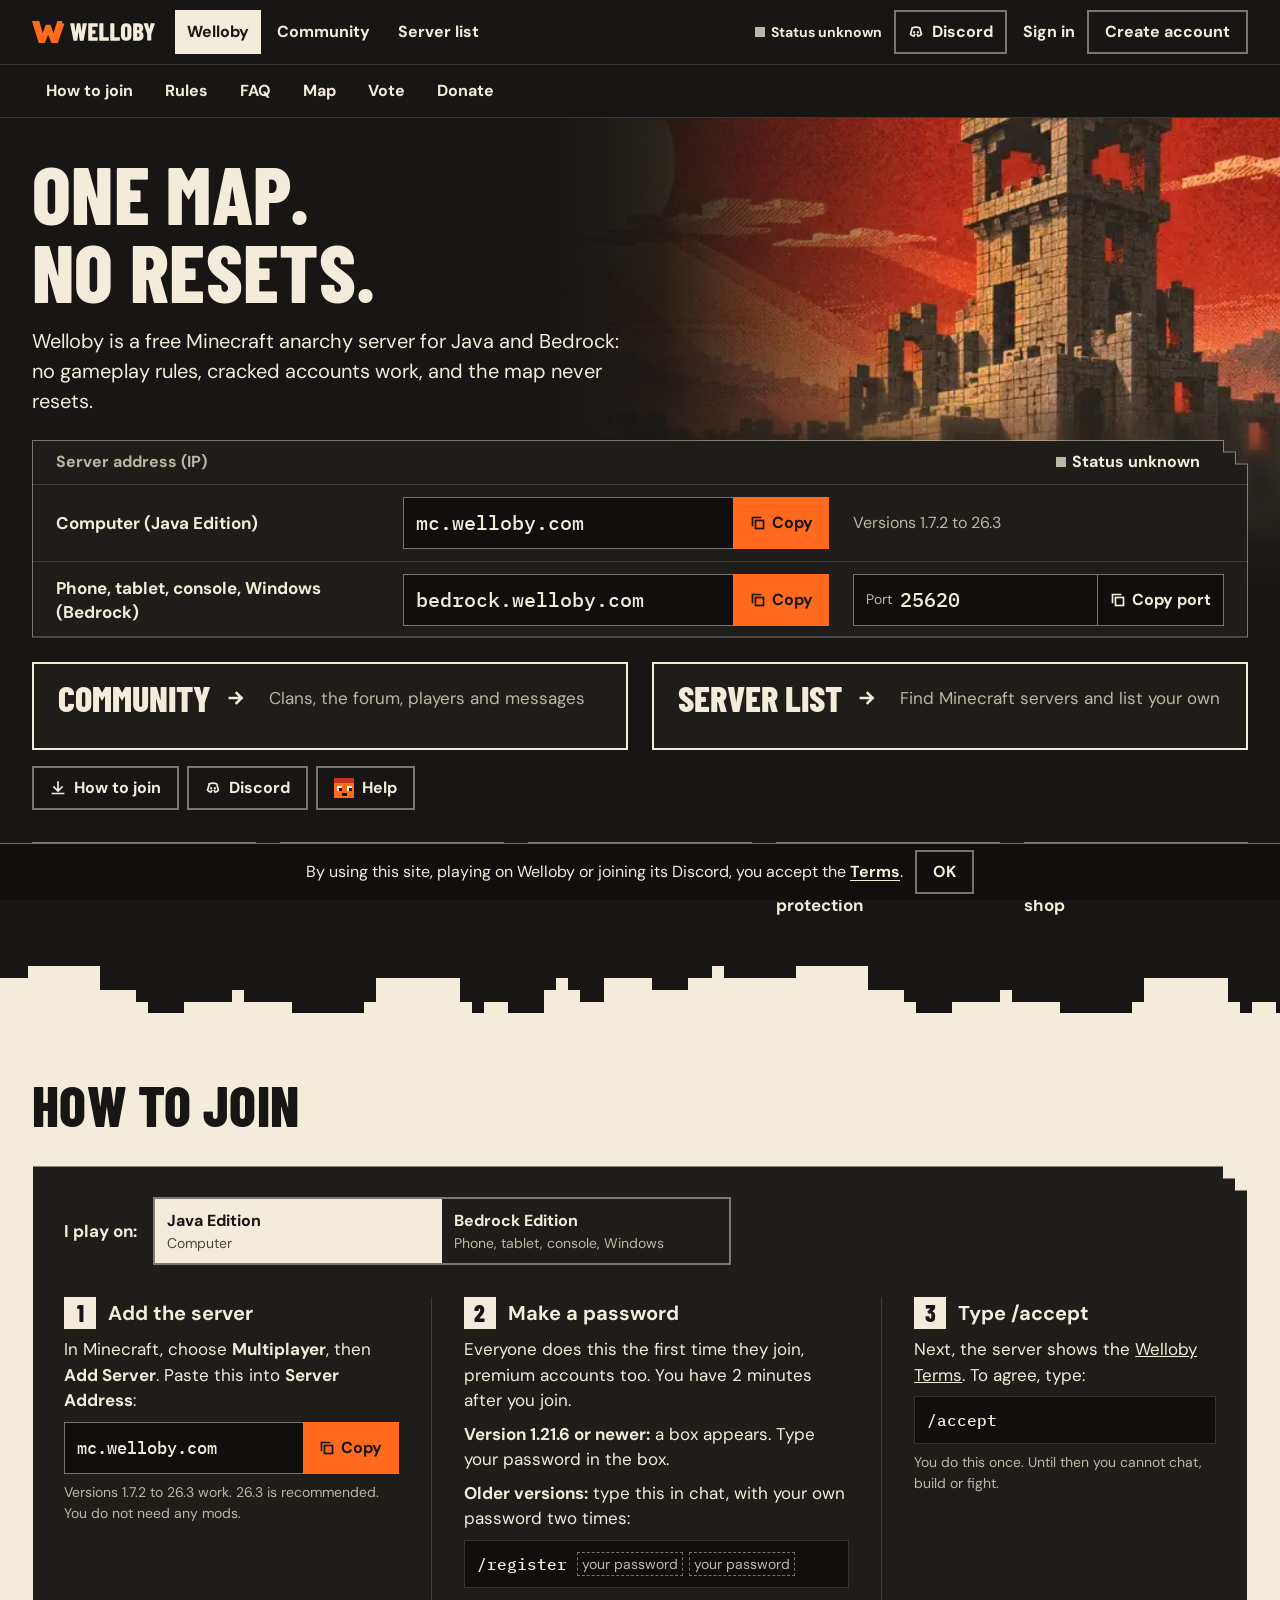
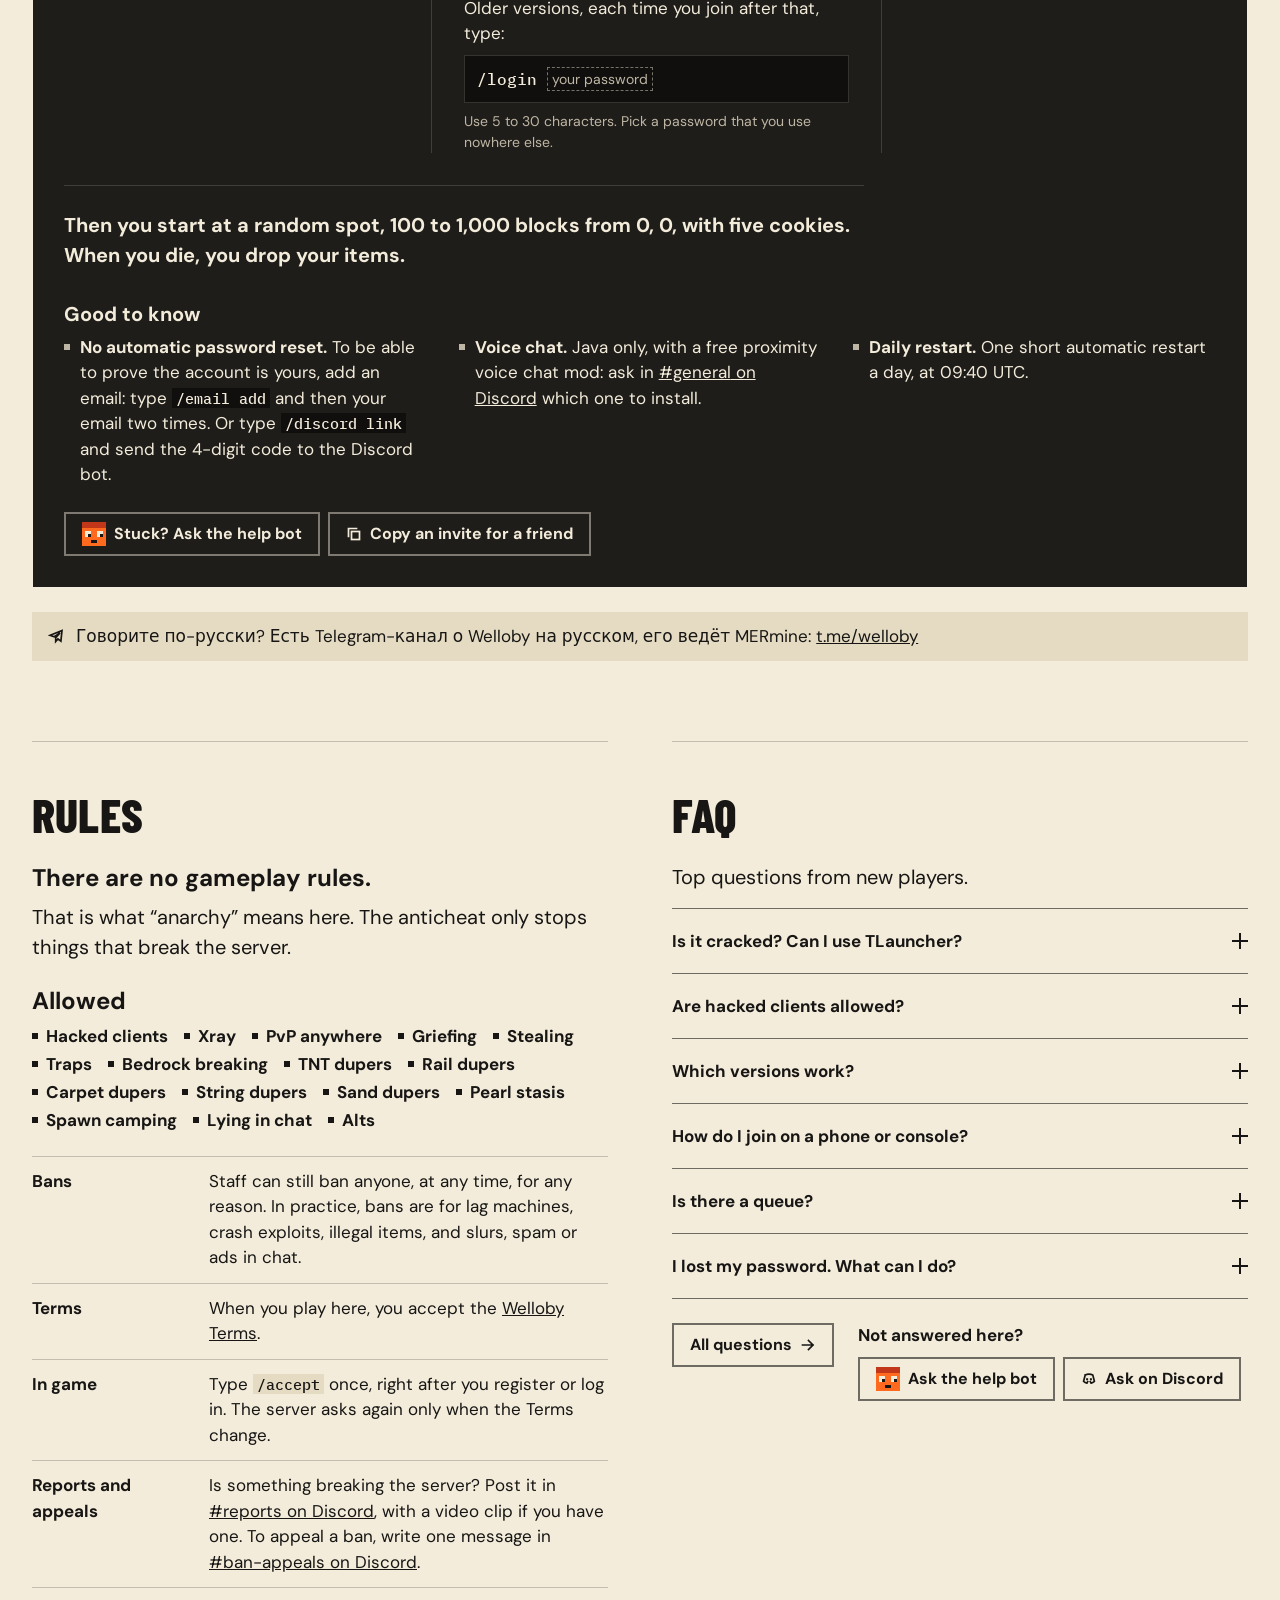
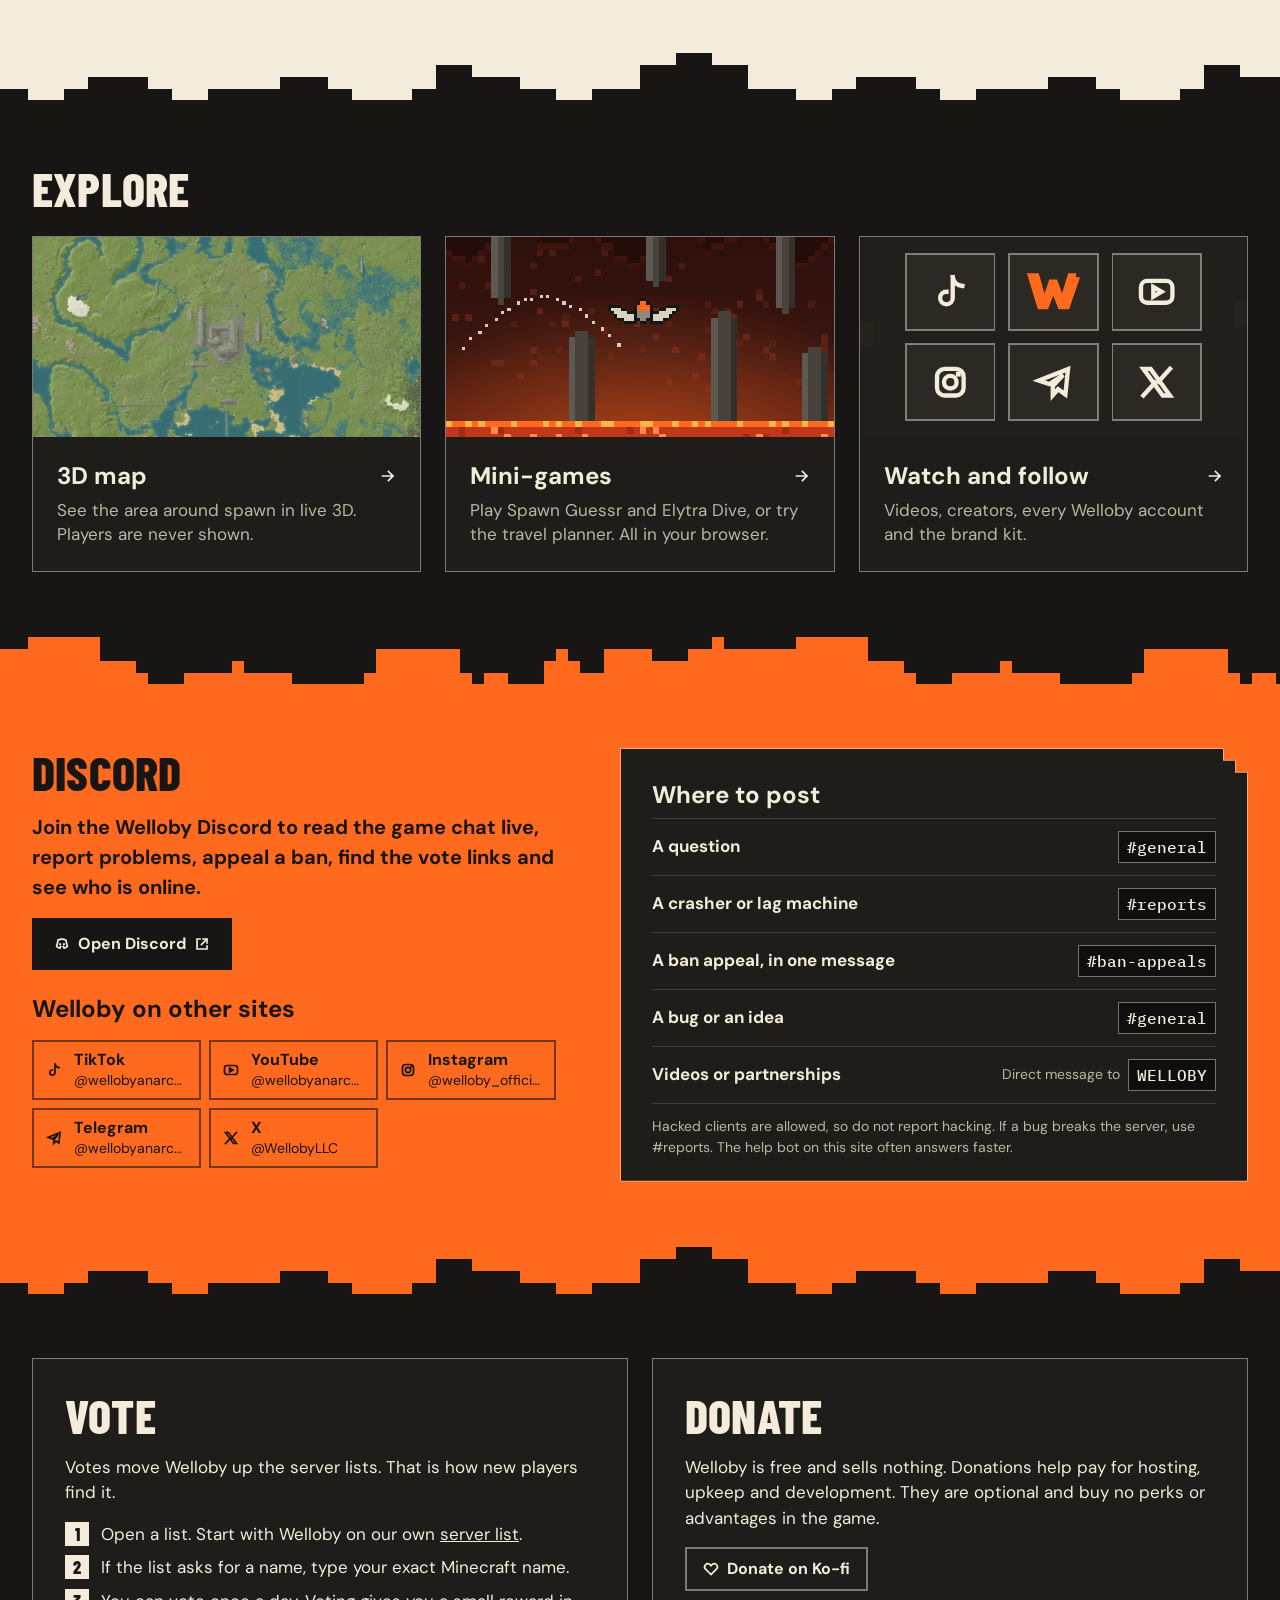
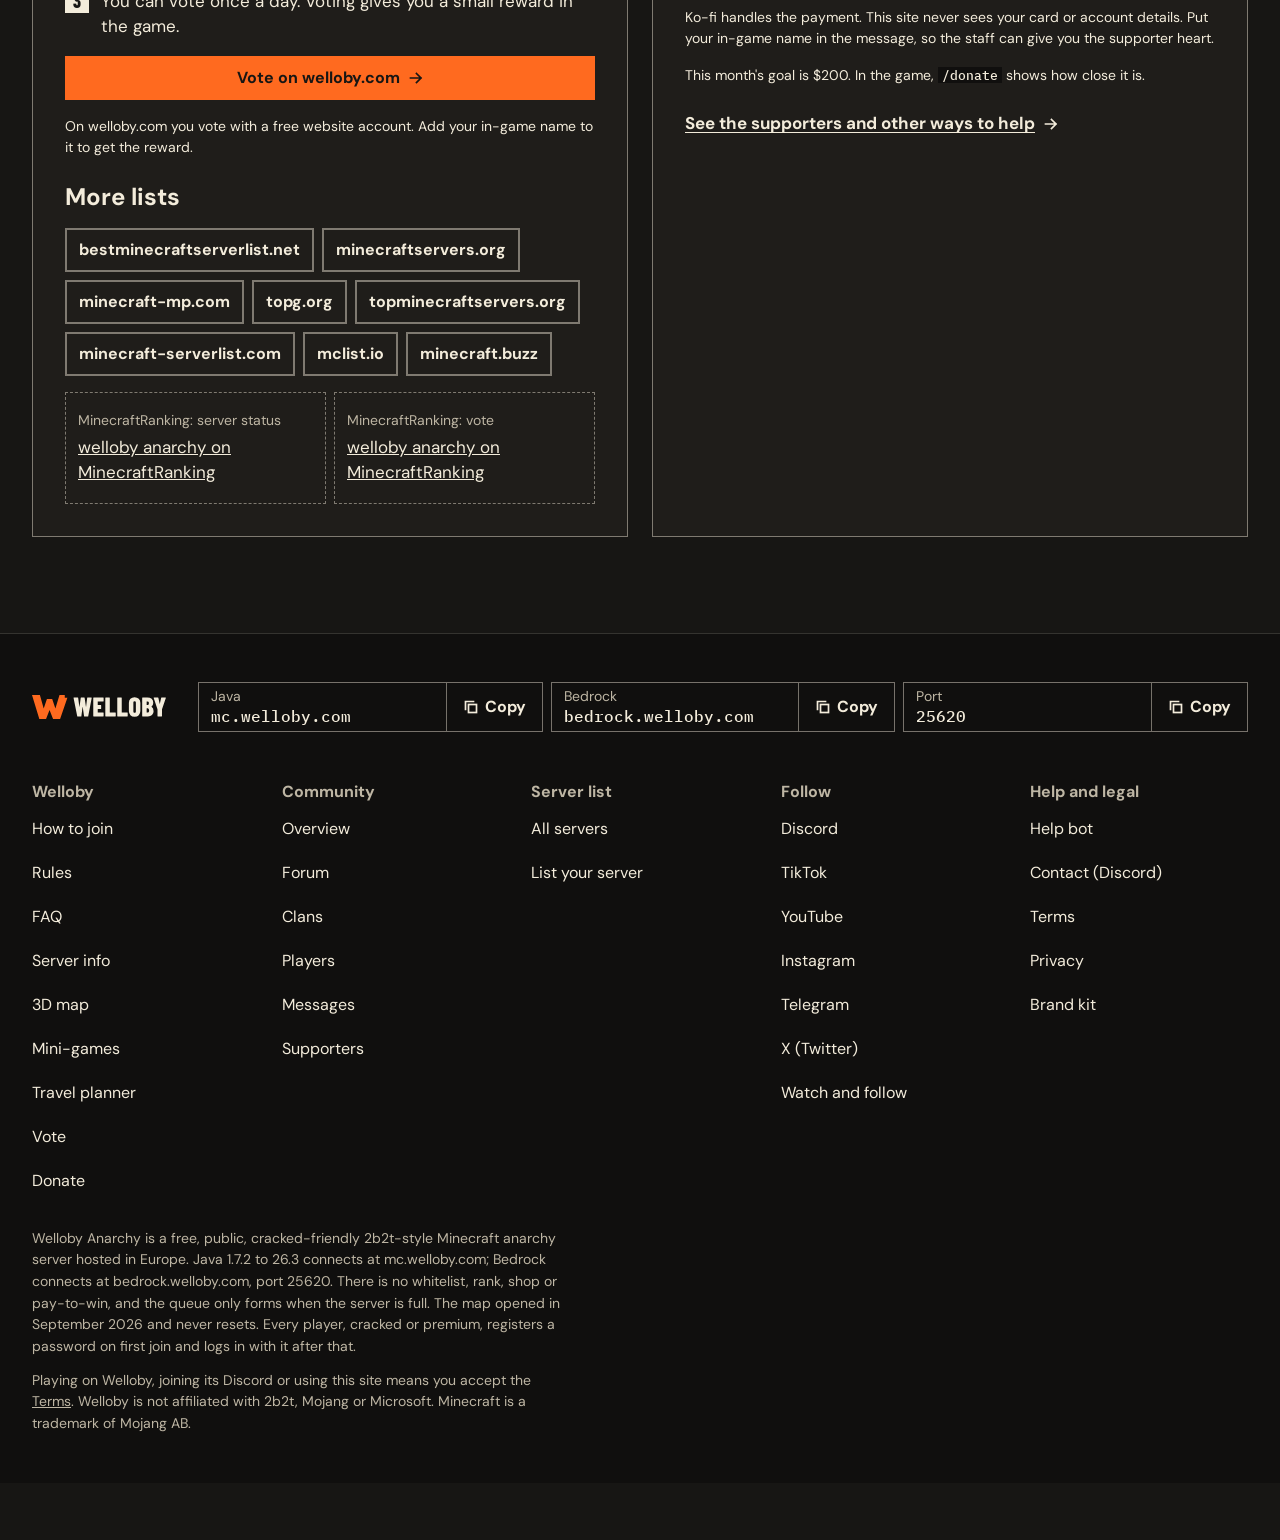
==== commit 1fd3530d: "Add files via upload" ====
--- a/index.html
+++ b/index.html
@@ -31,21 +31,21 @@
 <meta name="apple-mobile-web-app-capable" content="yes">
 <meta name="apple-mobile-web-app-title" content="Welloby">
 <meta name="apple-mobile-web-app-status-bar-style" content="black">
-<script>(function(){var h=document.documentElement,c=" js";try{if(localStorage.getItem("welloby.terms")==="2026-11-20")c+=" terms-ok";if(localStorage.getItem("welloby.session"))c+=" acct-wait"}catch(e){}h.className+=c})()</script>
+<script>(function(){var h=document.documentElement,c=" js";try{if(localStorage.getItem("welloby.terms")==="2026-11-20")c+=" terms-ok";if(localStorage.getItem("welloby.session"))c+=" acct-wait"}catch(e){}try{if(/Android/i.test(navigator.userAgent)&&(matchMedia("(display-mode: standalone)").matches||document.referrer.indexOf("android-app://com.welloby.app")===0))c+=" in-app"}catch(e){}h.className+=c})()</script>
 <style>
 @font-face{font-family:"Barlow Condensed";src:url(fonts/barlow-condensed.woff2) format("woff2");font-weight:800;font-style:normal;font-display:swap}
 @font-face{font-family:"DM Sans";src:url(fonts/dm-sans.woff2) format("woff2");font-weight:100 1000;font-style:normal;font-display:swap}
 @font-face{font-family:"IBM Plex Mono";src:url(fonts/ibm-plex-mono.woff2) format("woff2");font-weight:500;font-style:normal;font-display:swap}
 </style>
-<link rel="stylesheet" href="assets/site.css?v=cad7a53e79">
-<link rel="stylesheet" href="assets/community.css?v=f18b11a1b9">
+<link rel="stylesheet" href="assets/site.css?v=5f2b454720">
+<link rel="stylesheet" href="assets/community.css?v=738d530725">
 <script defer src="assets/data.js?v=6acc23667d"></script>
 <script defer src="assets/site.js?v=82ba15a883"></script>
 <script defer src="assets/extras.js?v=946425ad02"></script>
-<script defer src="assets/kevzy-kb.js?v=9f86785d94"></script>
-<script defer src="assets/kevzy.js?v=a208b861f7"></script>
-<script defer src="assets/community-core.js?v=8f0af988d2"></script>
-<script defer src="assets/motion.js?v=a33411af49"></script>
+<script defer src="assets/kevzy-kb.js?v=7a54a936f5"></script>
+<script defer src="assets/kevzy.js?v=4389872f1a"></script>
+<script defer src="assets/community-core.js?v=cbd6bc806a"></script>
+<script defer src="assets/motion.js?v=e5b9ec28ce"></script>
 </head>
 <body class="page-home">
 <a class="skip" href="#main">Skip to content</a>
--- a/assets/site.css
+++ b/assets/site.css
@@ -1270,3 +1270,9 @@
   .bf-links a{display:inline-flex;align-items:center;min-height:44px;padding-inline:10px}
   .mapx-foot a,.sec-lede a,.spawnline a,.ru a{display:inline-block;padding-block:12px;margin-block:-12px}
 }
+
+/* The Google Play app (the head script marks it "in-app"): no links to outside payment and no asking for tips there
+   (Play's Payments policy). The website itself keeps all of it. Vote then has its row to itself. */
+.in-app [data-tipjar], .in-app a[href*="#donate"], .in-app li:has(> a[href*="#donate"]), .in-app a[href*="ko-fi.com"],
+.in-app a[href*="paypal."], .in-app a[href*="buymeacoffee.com"] { display: none !important; }
+.in-app .support { grid-template-columns: 1fr; }
--- a/assets/community.css
+++ b/assets/community.css
@@ -338,11 +338,36 @@
 .join-open{border-color:var(--ok);color:var(--ok)}
 .join-request{border-color:var(--lava);color:var(--lava-hot)}
 .join-closed{color:var(--ash)}
-.diplo{margin-bottom:90px}
+.diplo{margin-bottom:34px}
 .diplo .panel-h p{flex-basis:100%;font-size:14.5px}
 .diplo-map{position:relative;background:var(--ink);border:1px solid var(--stone);color:var(--bone)}
 .diplo-map svg{display:block;width:100%;height:auto;user-select:none}
 .diplo-map .cm-empty{border:0}
+/* teams made in the game: read only, under the clans on the Clans page */
+.teams{margin-bottom:90px}
+.teams .panel-h p{flex-basis:100%;font-size:14.5px}
+.teams code{font:500 13px/1.3 var(--mono);color:var(--bone)}
+.team-list{display:grid;grid-template-columns:repeat(auto-fill,minmax(min(100%,330px),1fr));gap:16px;margin-bottom:16px}
+.team{display:grid;gap:10px;align-content:start;padding:18px 18px 16px;background:var(--basalt);border:1px solid var(--stone);border-top:4px solid var(--stone);min-width:0}
+.team h3{font-size:clamp(22px,2vw,27px);line-height:1;overflow-wrap:anywhere}
+.team-meta{font-size:14px;color:var(--ash)}
+.team-meta b{color:var(--bone);font-weight:700;overflow-wrap:anywhere}
+.team-rows{display:grid;gap:8px;margin:0}
+.team-row{display:grid;gap:4px}
+.team-row dt{font-size:12px;font-weight:700;letter-spacing:.06em;text-transform:uppercase;color:var(--ash)}
+.team-row dd{display:flex;flex-wrap:wrap;gap:6px;margin:0}
+.team-row .chip{margin-right:0;white-space:normal;overflow-wrap:anywhere}
+.team-upd,.teams-wait{font-size:13.5px}
+.team-clan{font-size:14px;color:var(--ash)}
+.team-clan a{color:var(--lava-hot);font-weight:700;overflow-wrap:anywhere}
+/* the linked team on a clan page, and "Prove my in-game name" in Settings */
+.clanteam{display:grid;gap:10px}
+.clanteam .panel-h{margin-bottom:4px}
+.clanteam-name{font-size:clamp(22px,2vw,27px);line-height:1;overflow-wrap:anywhere}
+.clanteam code,.prove code{font:500 13px/1.3 var(--mono)}
+.prove-step{font-weight:700}
+.prove-code{margin:0}
+.prove-code code{display:inline-block;max-width:100%;padding:12px 16px;font-size:clamp(20px,6vw,28px);letter-spacing:.08em;background:var(--ink);color:var(--bone);border:1px solid var(--stone);overflow-wrap:anywhere;user-select:all}
 .dl line{stroke-width:3;stroke-linecap:square}
 .dl-ally{stroke:#8fbf4a}
 .dl-war{stroke:#e2482d;stroke-dasharray:14 6;animation:march 1.1s linear infinite}
@@ -1036,3 +1061,9 @@
   .pagehead-lede{margin-top:6px;font-size:15px}
   .pagehead .search{margin-top:12px}
 }
+
+/* Touch screens and "reduce motion": keep the header map still.
+   Its endless zoom held the community page at about 20 frames a second in the Android app test (60 without it). */
+@media (hover: none), (prefers-reduced-motion: reduce) {
+  .mast-bg, .authbg { animation: none; }
+}
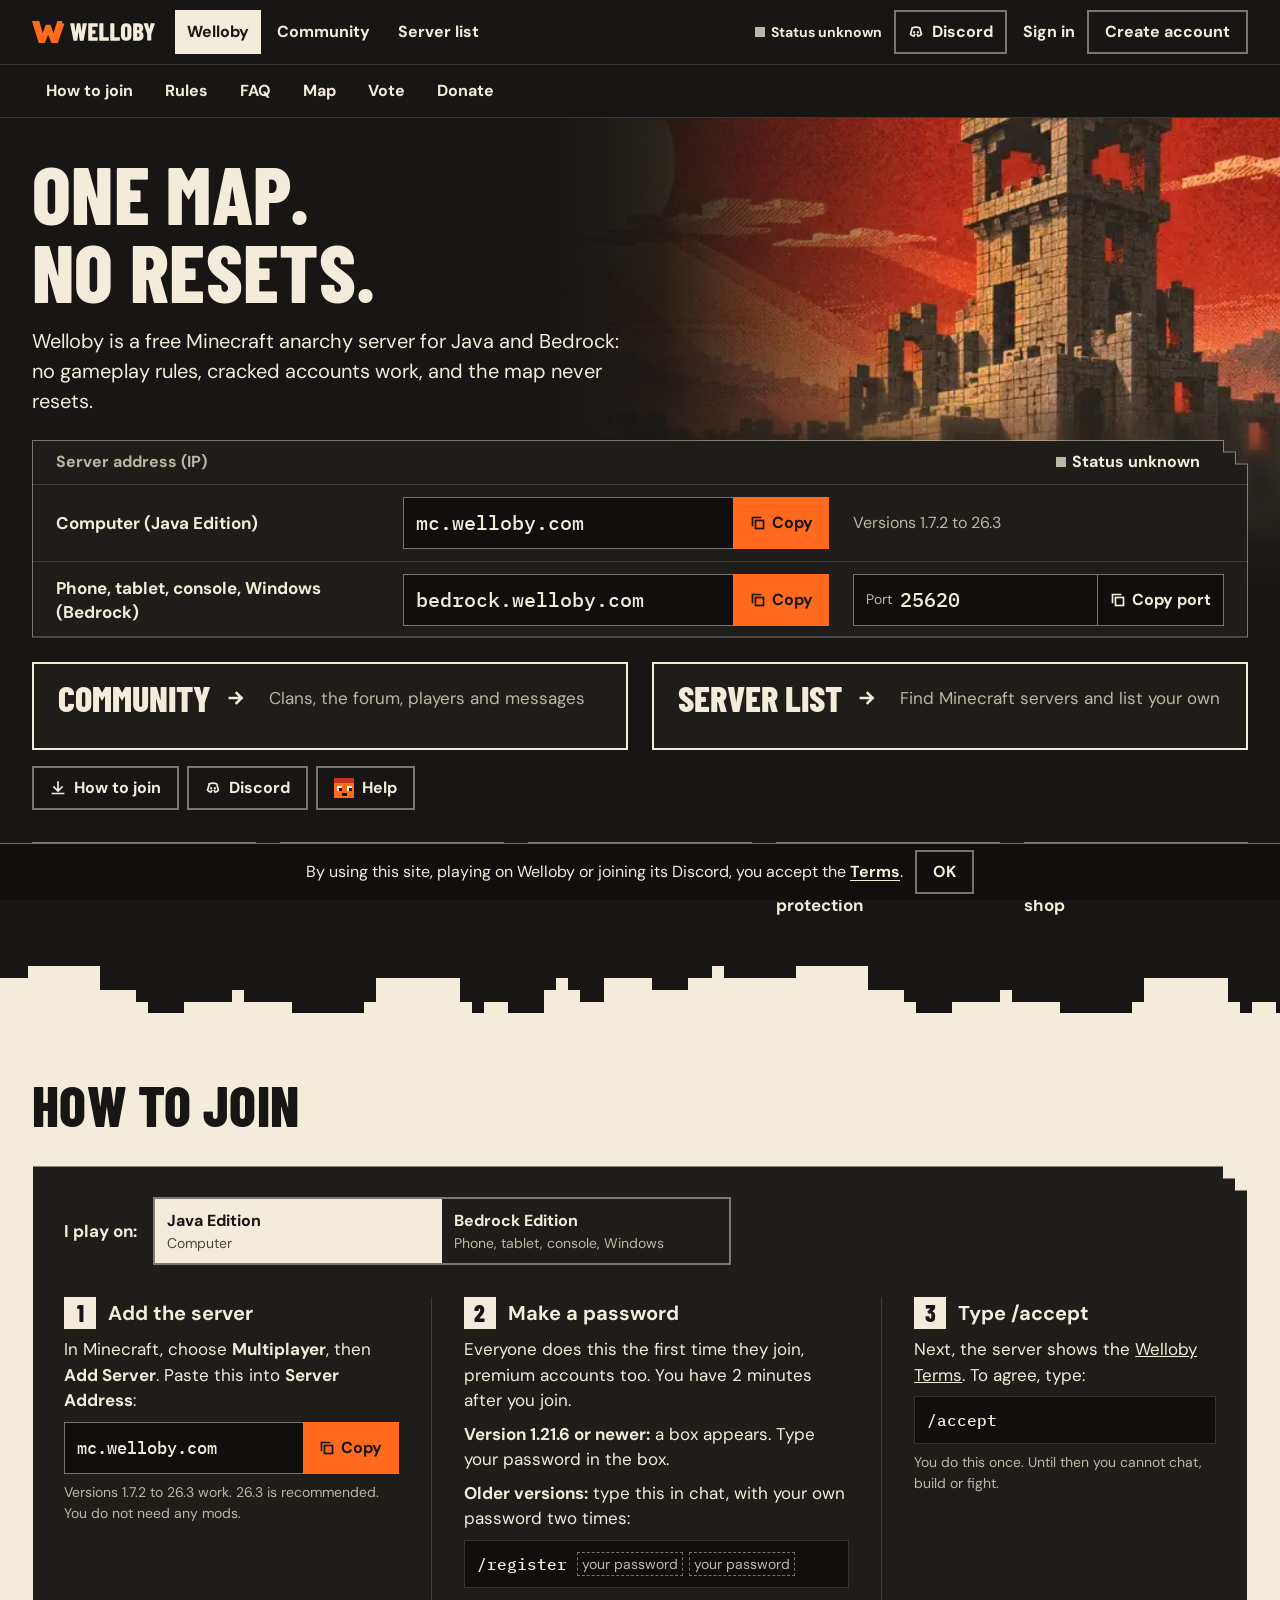
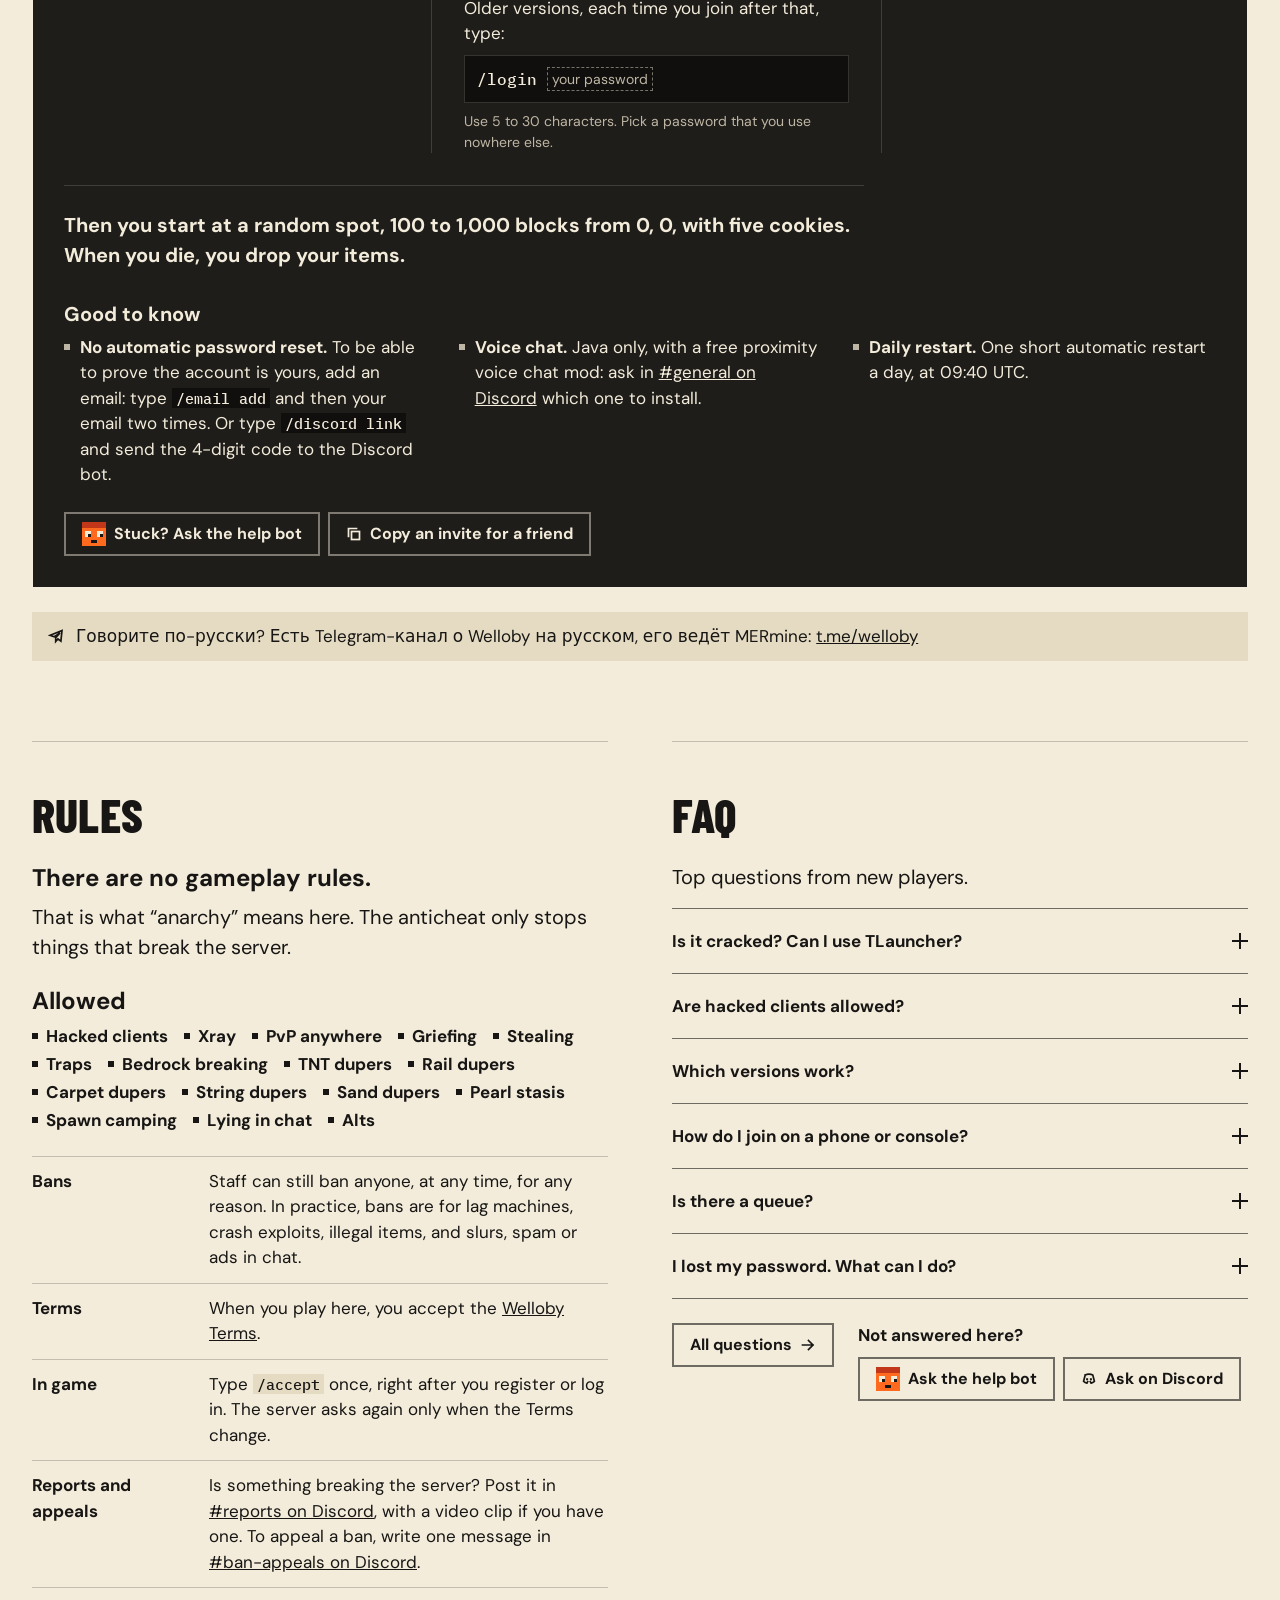
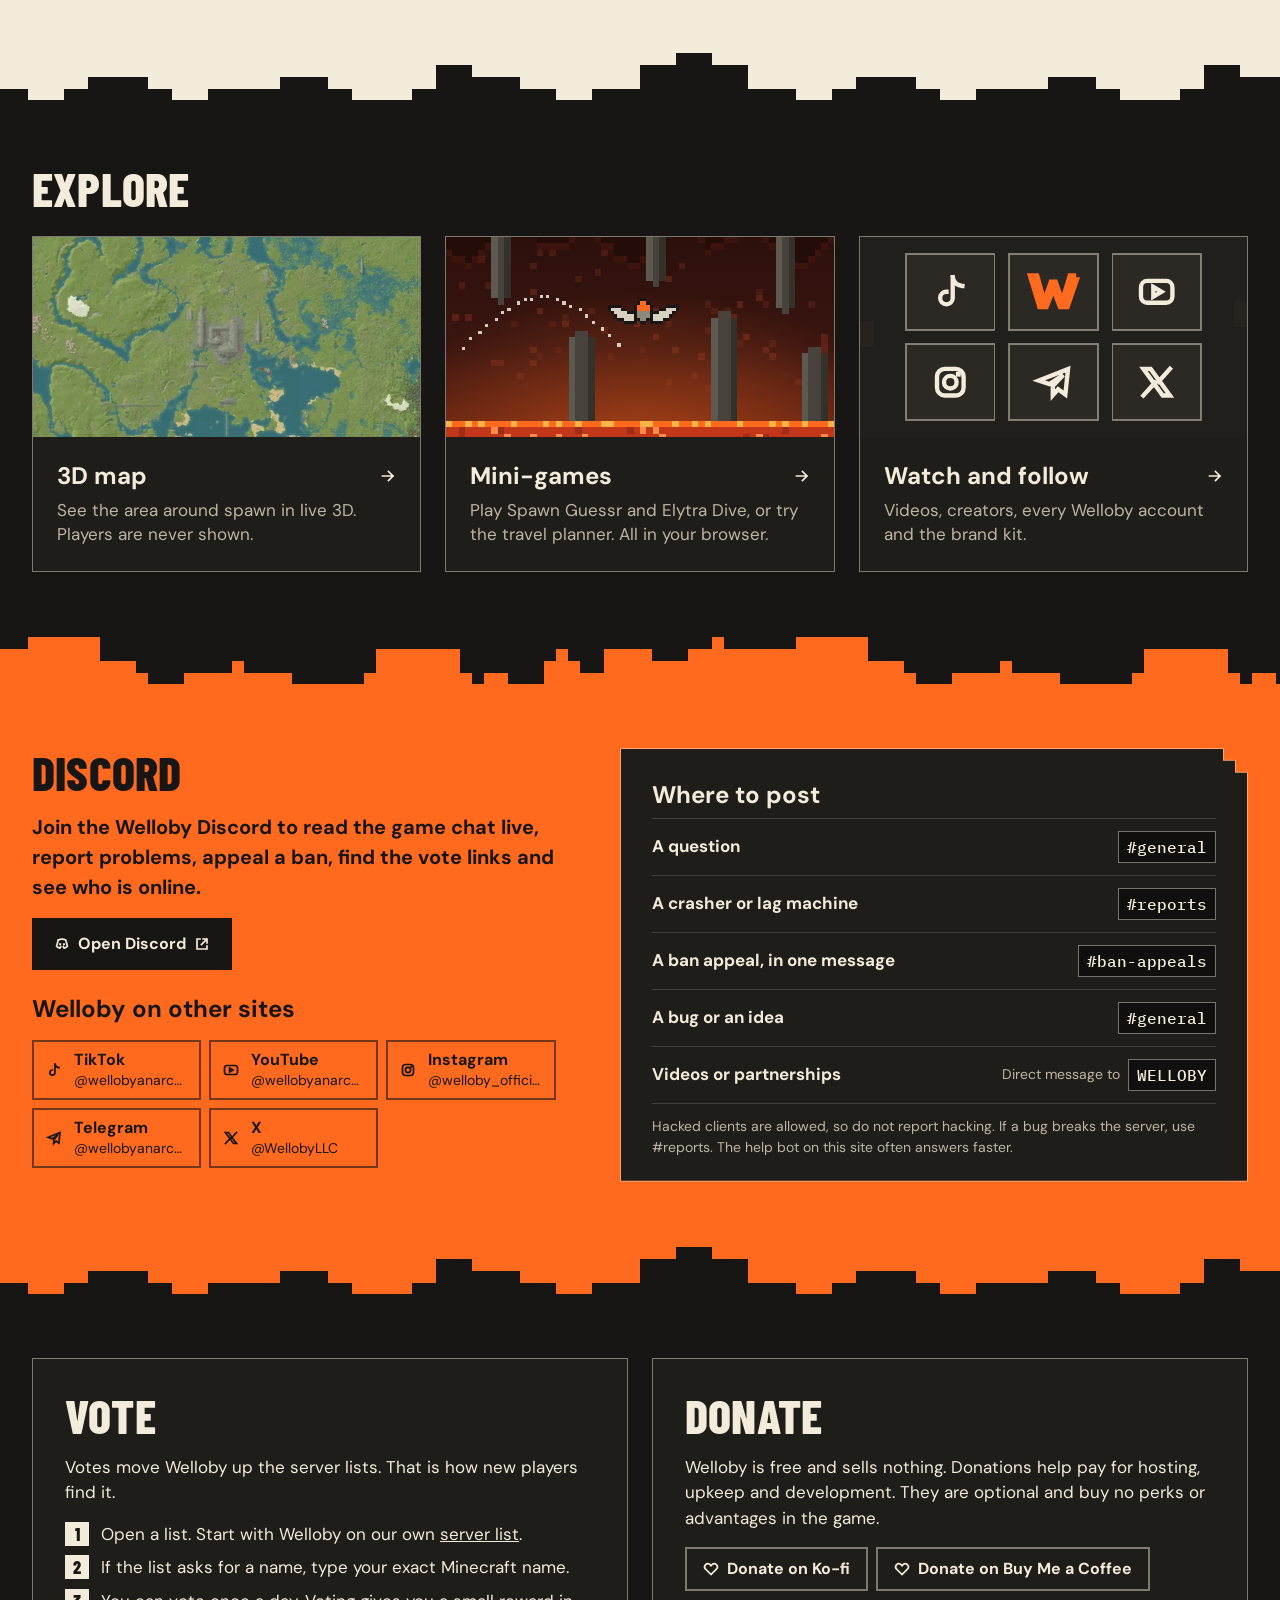
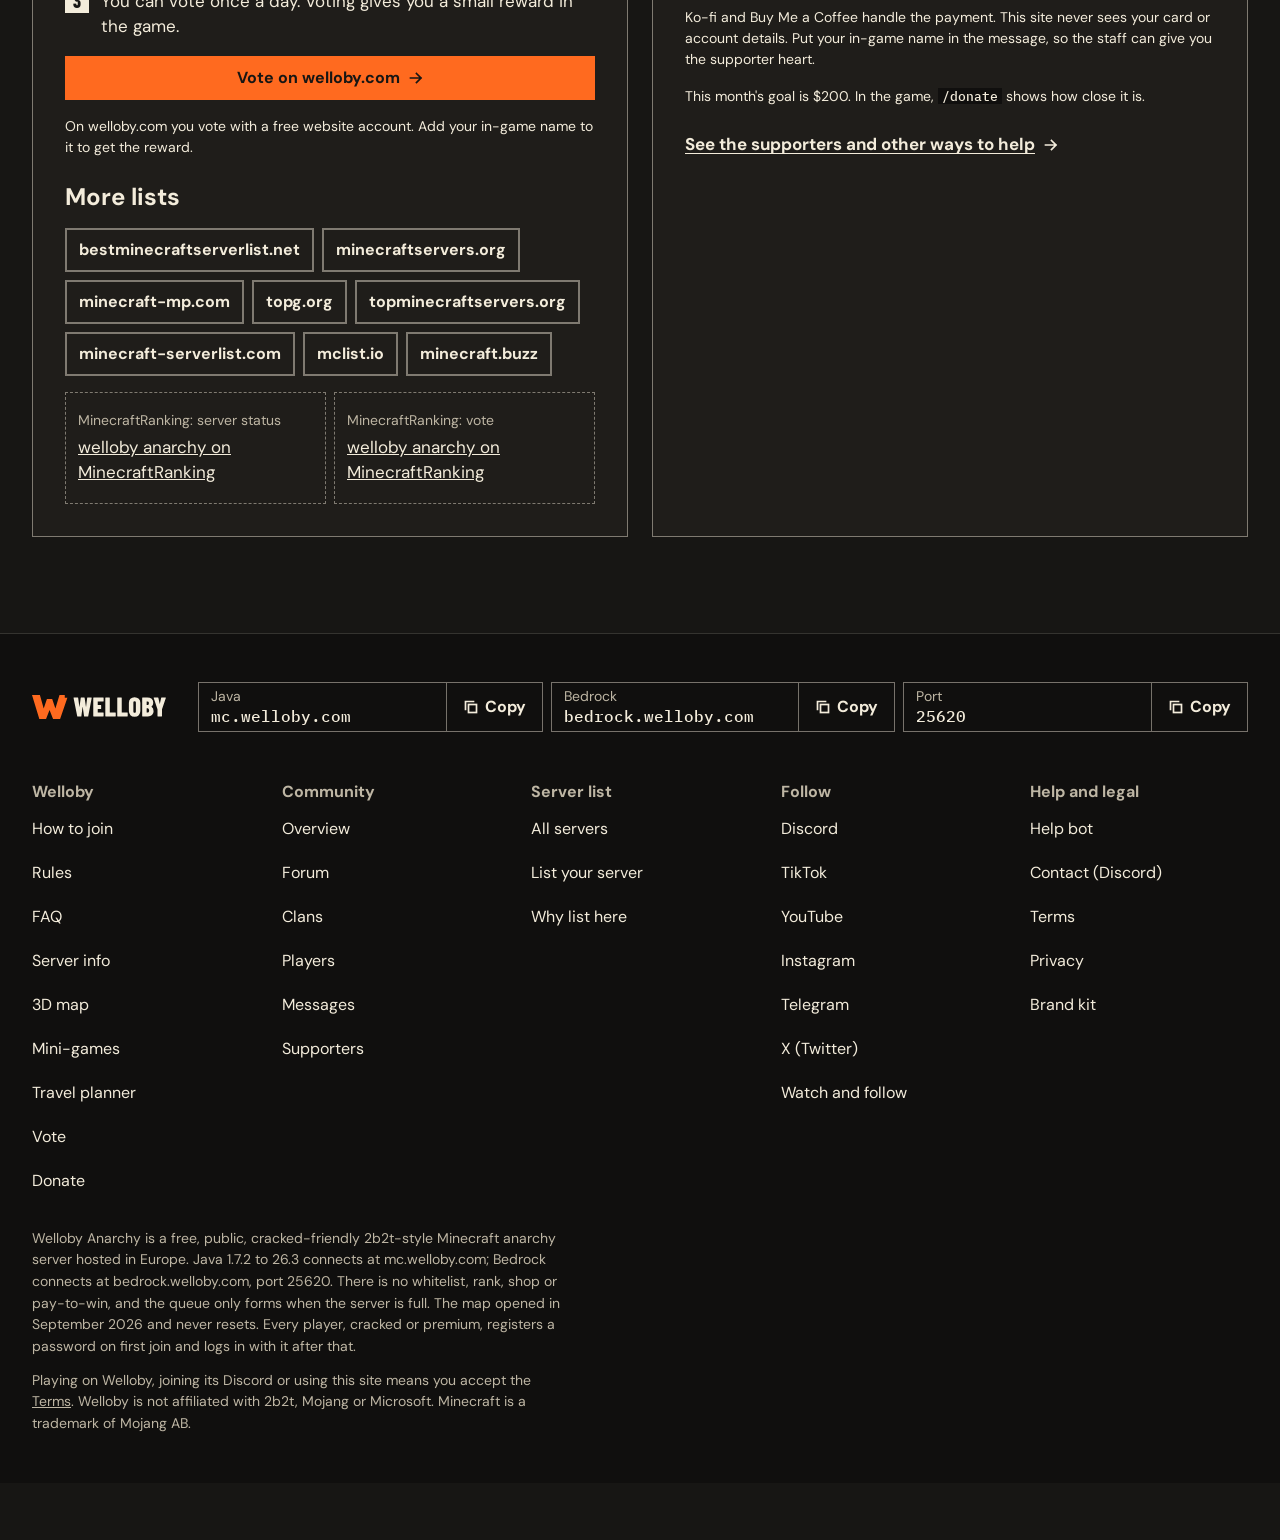
==== commit 48f4ab67: "Add files via upload" ====
--- a/index.html
+++ b/index.html
@@ -38,13 +38,13 @@
 @font-face{font-family:"IBM Plex Mono";src:url(fonts/ibm-plex-mono.woff2) format("woff2");font-weight:500;font-style:normal;font-display:swap}
 </style>
 <link rel="stylesheet" href="assets/site.css?v=5f2b454720">
-<link rel="stylesheet" href="assets/community.css?v=738d530725">
-<script defer src="assets/data.js?v=6acc23667d"></script>
+<link rel="stylesheet" href="assets/community.css?v=2096456e34">
+<script defer src="assets/data.js?v=47a1baa4ab"></script>
 <script defer src="assets/site.js?v=82ba15a883"></script>
 <script defer src="assets/extras.js?v=946425ad02"></script>
 <script defer src="assets/kevzy-kb.js?v=7a54a936f5"></script>
 <script defer src="assets/kevzy.js?v=4389872f1a"></script>
-<script defer src="assets/community-core.js?v=cbd6bc806a"></script>
+<script defer src="assets/community-core.js?v=e003b80c31"></script>
 <script defer src="assets/motion.js?v=e5b9ec28ce"></script>
 </head>
 <body class="page-home">
@@ -115,7 +115,7 @@
           <div class="iprow"><p class="ip-who">Computer (Java Edition)</p><div class="ipfield"><code translate="no">mc.welloby.com</code><button type="button" class="btn-main" data-copy="mc.welloby.com" data-copy-label="mc.welloby.com" data-copy-where="In Minecraft, choose Multiplayer, then Add Server, and paste it into Server Address." aria-label="Copy the Java address, mc.welloby.com"><svg class="i when-idle" aria-hidden="true"><use href="#i-copy"/></svg><svg class="i when-copied" aria-hidden="true"><use href="#i-check"/></svg><span class="when-idle">Copy</span><span class="when-copied">Copied</span></button></div></div>
           <div class="iprow"><p class="ip-who">Phone, tablet, console, Windows (Bedrock)</p><div class="ipfield"><code translate="no">bedrock.welloby.com</code><button type="button" class="btn-main" data-copy="bedrock.welloby.com" data-copy-label="bedrock.welloby.com" data-copy-where="In Minecraft, choose Play, then Servers, then Add Server, and paste it into Server Address. The port is 25620." aria-label="Copy the Bedrock address, bedrock.welloby.com"><svg class="i when-idle" aria-hidden="true"><use href="#i-copy"/></svg><svg class="i when-copied" aria-hidden="true"><use href="#i-check"/></svg><span class="when-idle">Copy</span><span class="when-copied">Copied</span></button></div><div class="ipfield"><span class="ipfield-k">Port</span><code translate="no">25620</code><button type="button" class="btn-out" data-copy="25620" data-copy-label="the port, 25620" data-copy-where="Paste it into Port, under the server address." aria-label="Copy the Bedrock port, 25620"><svg class="i when-idle" aria-hidden="true"><use href="#i-copy"/></svg><svg class="i when-copied" aria-hidden="true"><use href="#i-check"/></svg><span class="when-idle">Copy port</span><span class="when-copied">Copied</span></button></div></div>
         </section>
-        <nav class="menu-parts" aria-label="All pages"><div class="menu-part" data-current><h2><a href="#top" aria-current="page">Welloby</a></h2><ul class="menu-list"><li><a href="#join">How to join</a></li><li><a href="#rules">Rules</a></li><li><a href="#faq">FAQ</a></li><li><a href="map.html#map">Map</a></li><li><a href="#vote">Vote</a></li><li><a href="#donate">Donate</a></li></ul></div><div class="menu-part"><h2><a href="community.html">Community</a></h2><ul class="menu-list"><li><a href="community.html">Overview</a></li><li><a href="community.html#/forum">Forum</a></li><li><a href="community.html#/clans">Clans</a></li><li><a href="community.html#/players">Players</a></li><li><a href="community.html#/messages">Messages</a></li><li><a href="community.html#/supporters">Supporters</a></li></ul></div><div class="menu-part"><h2><a href="servers.html">Server list</a></h2><ul class="menu-list"><li><a href="servers.html">All servers</a></li><li><a href="servers.html#/servers/new">List your server</a></li></ul></div></nav>
+        <nav class="menu-parts" aria-label="All pages"><div class="menu-part" data-current><h2><a href="#top" aria-current="page">Welloby</a></h2><ul class="menu-list"><li><a href="#join">How to join</a></li><li><a href="#rules">Rules</a></li><li><a href="#faq">FAQ</a></li><li><a href="map.html#map">Map</a></li><li><a href="#vote">Vote</a></li><li><a href="#donate">Donate</a></li></ul></div><div class="menu-part"><h2><a href="community.html">Community</a></h2><ul class="menu-list"><li><a href="community.html">Overview</a></li><li><a href="community.html#/forum">Forum</a></li><li><a href="community.html#/clans">Clans</a></li><li><a href="community.html#/players">Players</a></li><li><a href="community.html#/messages">Messages</a></li><li><a href="community.html#/supporters">Supporters</a></li></ul></div><div class="menu-part"><h2><a href="servers.html">Server list</a></h2><ul class="menu-list"><li><a href="servers.html">All servers</a></li><li><a href="servers.html#/servers/new">List your server</a></li><li><a href="servers.html#/servers/why">Why list here</a></li></ul></div></nav>
         <div class="menu-rows">
           <a class="menu-row" href="https://discord.gg/cwHKDtXQWD" target="_blank" rel="noopener"><svg class="i" aria-hidden="true"><use href="#i-discord"/></svg><span>Discord</span><svg class="i menu-row-end" aria-hidden="true"><use href="#i-ext"/></svg></a>
           <button type="button" class="menu-row" data-ask=""><svg class="i" aria-hidden="true"><use href="#i-help"/></svg><span>Help: ask kevzy, the help bot</span></button>
@@ -422,8 +422,8 @@
     <div class="box" id="donate" data-tipjar>
       <h2 class="h-sec" id="donate-title">Donate</h2>
       <p>Welloby is free and sells nothing. Donations help pay for hosting, upkeep and development. They are optional and buy no perks or advantages in the game.</p>
-      <p class="give-acts" data-tip-acts><a class="btn-out btn-big" href="https://ko-fi.com/welloby" target="_blank" rel="noopener" data-tip="kofi"><svg class="i" aria-hidden="true"><use href="#i-heart"/></svg><span>Donate on <span translate="no">Ko-fi</span></span></a></p>
-      <p class="small" data-tip-fine><span translate="no">Ko-fi</span> handles the payment. This site never sees your card or account details. Put your in-game name in the message, so the staff can give you the supporter heart.</p>
+      <p class="give-acts" data-tip-acts><a class="btn-out btn-big" href="https://ko-fi.com/welloby" target="_blank" rel="noopener" data-tip="kofi"><svg class="i" aria-hidden="true"><use href="#i-heart"/></svg><span>Donate on <span translate="no">Ko-fi</span></span></a><a class="btn-out btn-big" href="https://buymeacoffee.com/welloby" target="_blank" rel="noopener" data-tip="bmc"><svg class="i" aria-hidden="true"><use href="#i-heart"/></svg><span>Donate on <span translate="no">Buy Me a Coffee</span></span></a></p>
+      <p class="small" data-tip-fine><span translate="no">Ko-fi</span> and <span translate="no">Buy Me a Coffee</span> handle the payment. This site never sees your card or account details. Put your in-game name in the message, so the staff can give you the supporter heart.</p>
       <!-- the goal bar: extras.js shows it only once this month's total is above $0; until then the sentence shows -->
       <div class="gbar" data-goal hidden><p><b data-goal-total>$0</b> <span data-goal-of>of $200 this month</span></p><div class="gbar-track" role="progressbar" aria-label="Donations this month" aria-valuemin="0" aria-valuemax="100" aria-valuenow="0" data-goal-bar><i data-goal-fill></i></div></div>
       <p class="small" data-goal-static>This month's goal is $200. In the game, <code translate="no">/donate</code> shows how close it is.</p>
@@ -441,7 +441,7 @@
   <div class="frame">
     <div class="ft-top"><a class="ft-logo" href="#top" aria-label="Welloby, home"><img src="media/wordmark.svg" width="134" height="24" alt=""></a>
       <div class="ft-ips"><div class="ipfield"><span class="ipfield-stack"><span class="ipfield-k">Java</span><code translate="no">mc.welloby.com</code></span><button type="button" class="btn-out" data-copy="mc.welloby.com" data-copy-label="mc.welloby.com" data-copy-where="In Minecraft, choose Multiplayer, then Add Server, and paste it into Server Address." aria-label="Copy the Java address, mc.welloby.com"><svg class="i when-idle" aria-hidden="true"><use href="#i-copy"/></svg><svg class="i when-copied" aria-hidden="true"><use href="#i-check"/></svg><span class="when-idle">Copy</span><span class="when-copied">Copied</span></button></div><div class="ipfield"><span class="ipfield-stack"><span class="ipfield-k">Bedrock</span><code translate="no">bedrock.welloby.com</code></span><button type="button" class="btn-out" data-copy="bedrock.welloby.com" data-copy-label="bedrock.welloby.com" data-copy-where="In Minecraft, choose Play, then Servers, then Add Server, and paste it into Server Address. The port is 25620." aria-label="Copy the Bedrock address, bedrock.welloby.com"><svg class="i when-idle" aria-hidden="true"><use href="#i-copy"/></svg><svg class="i when-copied" aria-hidden="true"><use href="#i-check"/></svg><span class="when-idle">Copy</span><span class="when-copied">Copied</span></button></div><div class="ipfield"><span class="ipfield-stack"><span class="ipfield-k">Port</span><code translate="no">25620</code></span><button type="button" class="btn-out" data-copy="25620" data-copy-label="the port, 25620" data-copy-where="Paste it into Port, under the server address." aria-label="Copy the Bedrock port, 25620"><svg class="i when-idle" aria-hidden="true"><use href="#i-copy"/></svg><svg class="i when-copied" aria-hidden="true"><use href="#i-check"/></svg><span class="when-idle">Copy</span><span class="when-copied">Copied</span></button></div></div></div>
-    <nav class="ft-cols" aria-label="Footer"><div><h2>Welloby</h2><ul><li><a href="#join">How to join</a></li><li><a href="#rules">Rules</a></li><li><a href="#faq">FAQ</a></li><li><a href="faq.html#server-info">Server info</a></li><li><a href="map.html#map">3D map</a></li><li><a href="map.html#games">Mini-games</a></li><li><a href="map.html#planner">Travel planner</a></li><li><a href="#vote">Vote</a></li><li><a href="#donate">Donate</a></li></ul></div><div><h2>Community</h2><ul><li><a href="community.html">Overview</a></li><li><a href="community.html#/forum">Forum</a></li><li><a href="community.html#/clans">Clans</a></li><li><a href="community.html#/players">Players</a></li><li><a href="community.html#/messages">Messages</a></li><li><a href="community.html#/supporters">Supporters</a></li></ul></div><div><h2>Server list</h2><ul><li><a href="servers.html">All servers</a></li><li><a href="servers.html#/servers/new">List your server</a></li></ul></div><div><h2>Follow</h2><ul><li><a href="https://discord.gg/cwHKDtXQWD" target="_blank" rel="noopener">Discord</a></li><li><a href="https://www.tiktok.com/@wellobyanarchy" target="_blank" rel="noopener">TikTok</a></li><li><a href="https://www.youtube.com/@wellobyanarchy" target="_blank" rel="noopener">YouTube</a></li><li><a href="https://www.instagram.com/welloby_official/" target="_blank" rel="noopener">Instagram</a></li><li><a href="https://t.me/wellobyanarchy" target="_blank" rel="noopener">Telegram</a></li><li><a href="https://x.com/WellobyLLC" target="_blank" rel="noopener">X (Twitter)</a></li><li><a href="watch.html">Watch and follow</a></li></ul></div><div><h2>Help and legal</h2><ul><li><button type="button" data-ask="">Help bot</button></li><li><a href="#contact">Contact (Discord)</a></li><li><a href="terms.html">Terms</a></li><li><a href="privacy.html">Privacy</a></li><li><a href="watch.html#brand">Brand kit</a></li></ul></div></nav>
+    <nav class="ft-cols" aria-label="Footer"><div><h2>Welloby</h2><ul><li><a href="#join">How to join</a></li><li><a href="#rules">Rules</a></li><li><a href="#faq">FAQ</a></li><li><a href="faq.html#server-info">Server info</a></li><li><a href="map.html#map">3D map</a></li><li><a href="map.html#games">Mini-games</a></li><li><a href="map.html#planner">Travel planner</a></li><li><a href="#vote">Vote</a></li><li><a href="#donate">Donate</a></li></ul></div><div><h2>Community</h2><ul><li><a href="community.html">Overview</a></li><li><a href="community.html#/forum">Forum</a></li><li><a href="community.html#/clans">Clans</a></li><li><a href="community.html#/players">Players</a></li><li><a href="community.html#/messages">Messages</a></li><li><a href="community.html#/supporters">Supporters</a></li></ul></div><div><h2>Server list</h2><ul><li><a href="servers.html">All servers</a></li><li><a href="servers.html#/servers/new">List your server</a></li><li><a href="servers.html#/servers/why">Why list here</a></li></ul></div><div><h2>Follow</h2><ul><li><a href="https://discord.gg/cwHKDtXQWD" target="_blank" rel="noopener">Discord</a></li><li><a href="https://www.tiktok.com/@wellobyanarchy" target="_blank" rel="noopener">TikTok</a></li><li><a href="https://www.youtube.com/@wellobyanarchy" target="_blank" rel="noopener">YouTube</a></li><li><a href="https://www.instagram.com/welloby_official/" target="_blank" rel="noopener">Instagram</a></li><li><a href="https://t.me/wellobyanarchy" target="_blank" rel="noopener">Telegram</a></li><li><a href="https://x.com/WellobyLLC" target="_blank" rel="noopener">X (Twitter)</a></li><li><a href="watch.html">Watch and follow</a></li></ul></div><div><h2>Help and legal</h2><ul><li><button type="button" data-ask="">Help bot</button></li><li><a href="#contact">Contact (Discord)</a></li><li><a href="terms.html">Terms</a></li><li><a href="privacy.html">Privacy</a></li><li><a href="watch.html#brand">Brand kit</a></li></ul></div></nav>
     <p class="ft-about">Welloby Anarchy is a free, public, cracked-friendly 2b2t-style Minecraft anarchy server hosted in Europe. Java 1.7.2 to 26.3 connects at mc.welloby.com; Bedrock connects at bedrock.welloby.com, port 25620. There is no whitelist, rank, shop or pay-to-win, and the queue only forms when the server is full. The map opened in September 2026 and never resets. Every player, cracked or premium, registers a password on first join and logs in with it after that.</p>
     <p class="ft-legal">Playing on Welloby, joining its Discord or using this site means you accept the <a href="terms.html">Terms</a>. Welloby is not affiliated with 2b2t, Mojang or Microsoft. Minecraft is a trademark of Mojang AB.</p>
   </div>
--- a/assets/community.css
+++ b/assets/community.css
@@ -899,6 +899,34 @@
 .vlast{margin-top:4px;padding:10px 14px;background:var(--ink);border-left:3px solid var(--stone);font:500 13.5px/1.45 var(--mono);overflow-wrap:anywhere}
 .vlast.good{border-left-color:var(--ok)}
 .vlast.bad{border-left-color:#ff7a5c}
+/* a listing's vote kit for its owner (badge, badge code, vote link), the "off the list" notes, and the owners' page */
+.votekit-show{display:flex;justify-content:center;margin:16px 0;padding:22px;background:var(--ink);border:1px dashed var(--stone);overflow:hidden;pointer-events:none}
+.votekit-links{display:grid;gap:12px;margin-top:18px}
+.votekit-links div{display:grid;grid-template-columns:116px minmax(0,1fr);gap:10px;align-items:start}
+.votekit-links dt{padding-top:7px;font:600 12px/1.2 var(--mono);text-transform:uppercase;letter-spacing:.08em;color:var(--ash)}
+.votekit-links dd{min-width:0}
+.votekit-links .addr span{min-width:0}
+.votekit-links .addr i{font-style:normal;color:var(--ash)}
+.votekit-links small{display:block;margin-top:6px;font-size:13px;line-height:1.45;color:var(--ash)}
+.votekit code{font:500 13px/1.3 var(--mono);color:var(--bone)}
+.snote{margin-top:12px;padding:10px 12px;background:var(--ink);border-left:3px solid #f2b632}
+.snote b{color:var(--bone)}
+.snotice{padding:14px 16px;background:rgba(242,182,50,.08);border:1px solid rgba(242,182,50,.6);font-size:15px;line-height:1.5}
+.svote.flash{animation:flashp 1.8s ease-out}
+.why{display:grid;grid-template-columns:repeat(2,minmax(0,1fr));gap:12px;margin-bottom:26px;counter-reset:why}
+.why li{position:relative;padding:24px 24px 24px 84px;background:var(--basalt);border:1px solid var(--stone);counter-increment:why}
+.why li::before{content:counter(why,decimal-leading-zero);position:absolute;left:22px;top:22px;font:800 36px/1 var(--display);color:var(--lava)}
+.cm .why h2{margin-bottom:10px;font-size:clamp(21px,1.8vw,27px);line-height:1.05;text-wrap:balance}
+.why p{font-size:15.5px;line-height:1.55;color:var(--ash)}
+.why-fine{margin:14px 0 clamp(60px,8vw,100px)}
+@media (max-width:860px){
+  .why{grid-template-columns:1fr}
+  .why li{padding:18px 16px 18px 62px}
+  .why li::before{left:14px;top:17px;font-size:28px}
+  .votekit-links div{grid-template-columns:1fr;gap:4px}
+  .votekit-links dt{padding-top:0}
+  .votekit-show{padding:16px 10px}
+}
 .sreport{text-align:right}
 .sform .radios span{min-height:44px}
 .staff-h{margin:6px 0 12px;font-size:clamp(22px,2vw,28px)}
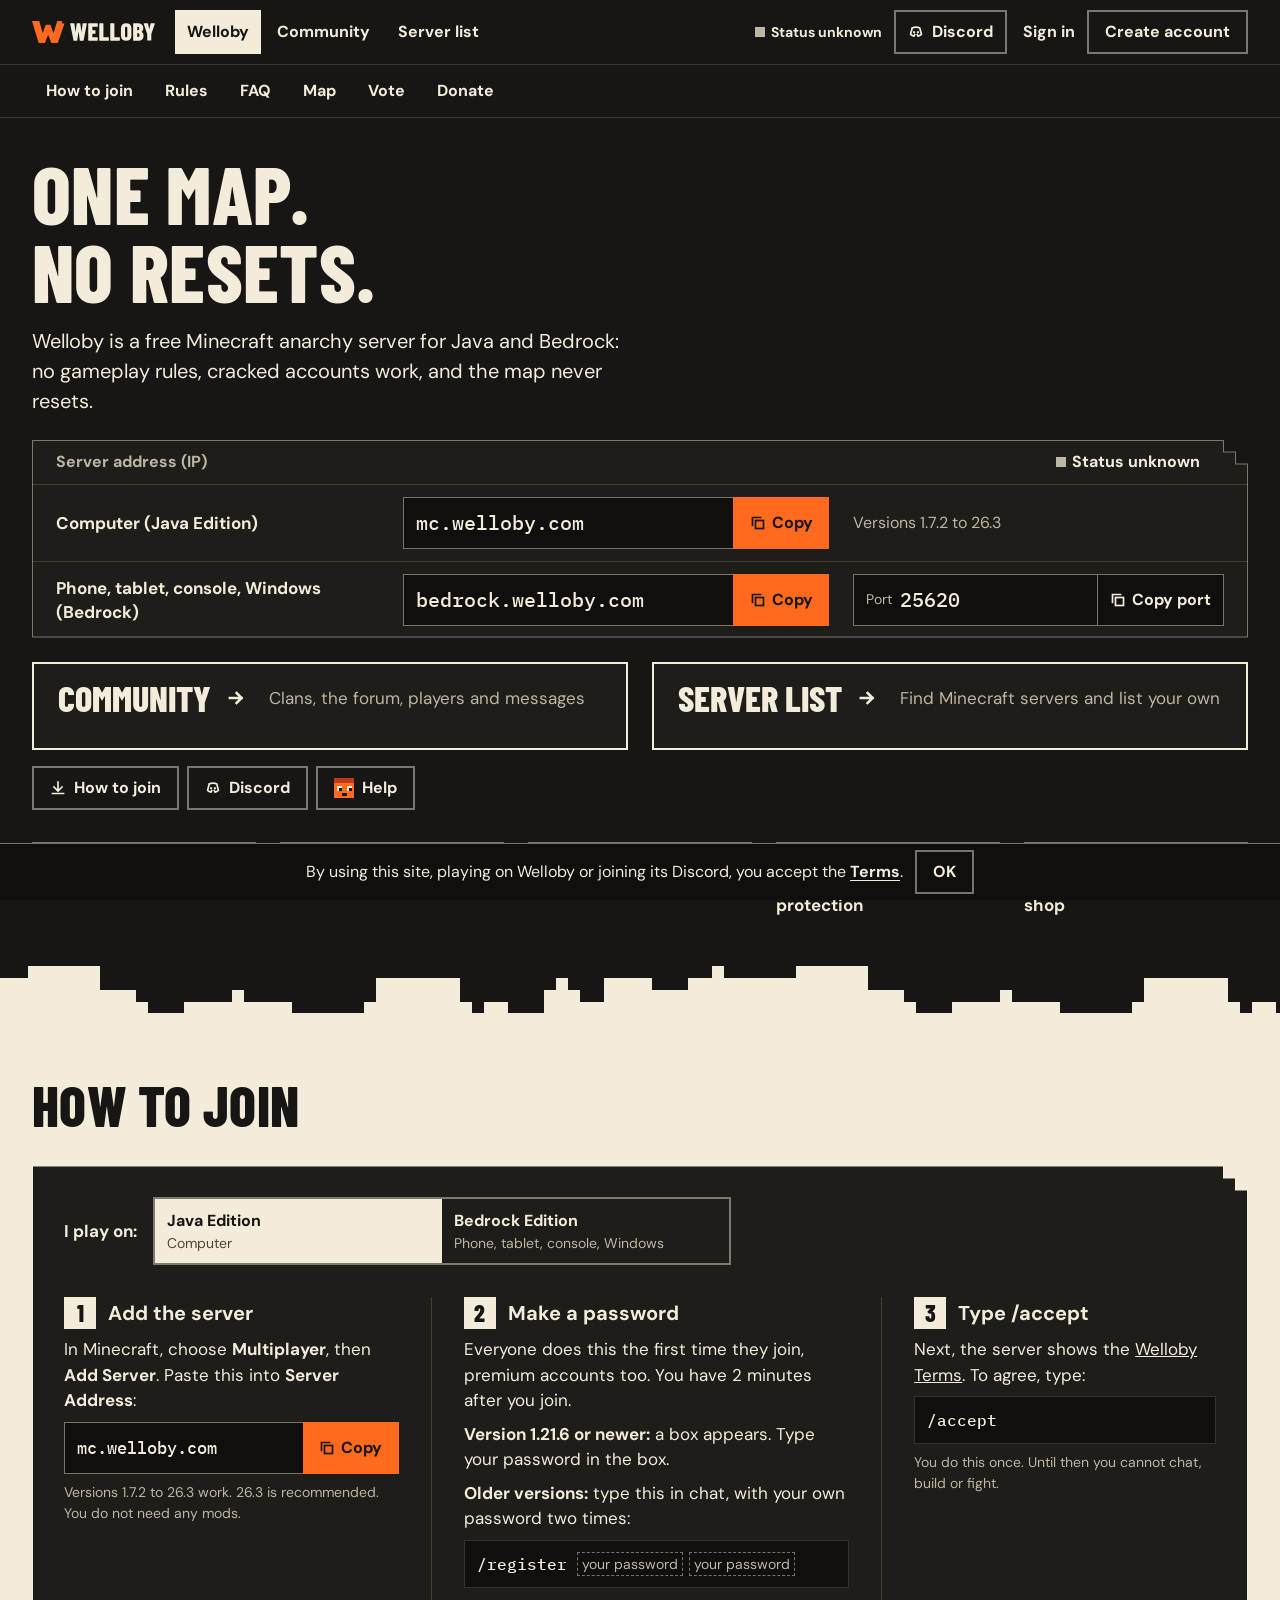
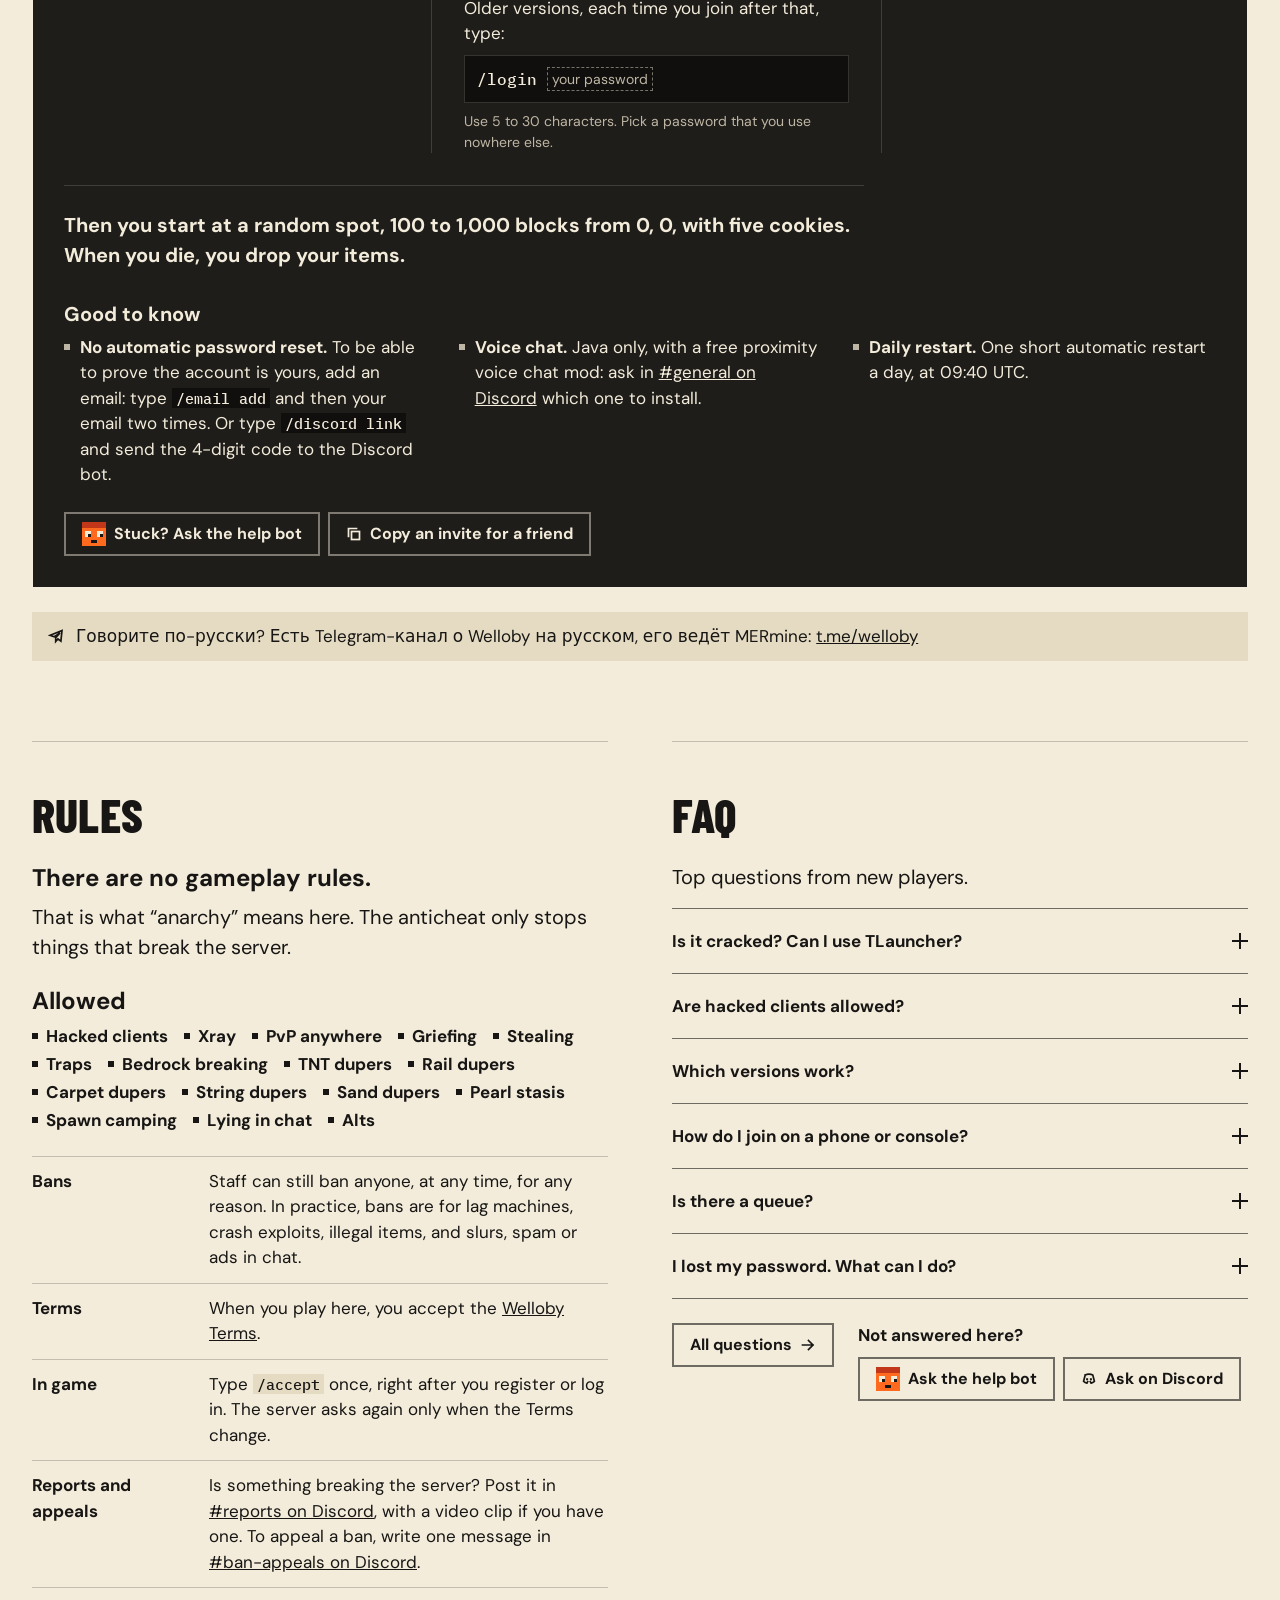
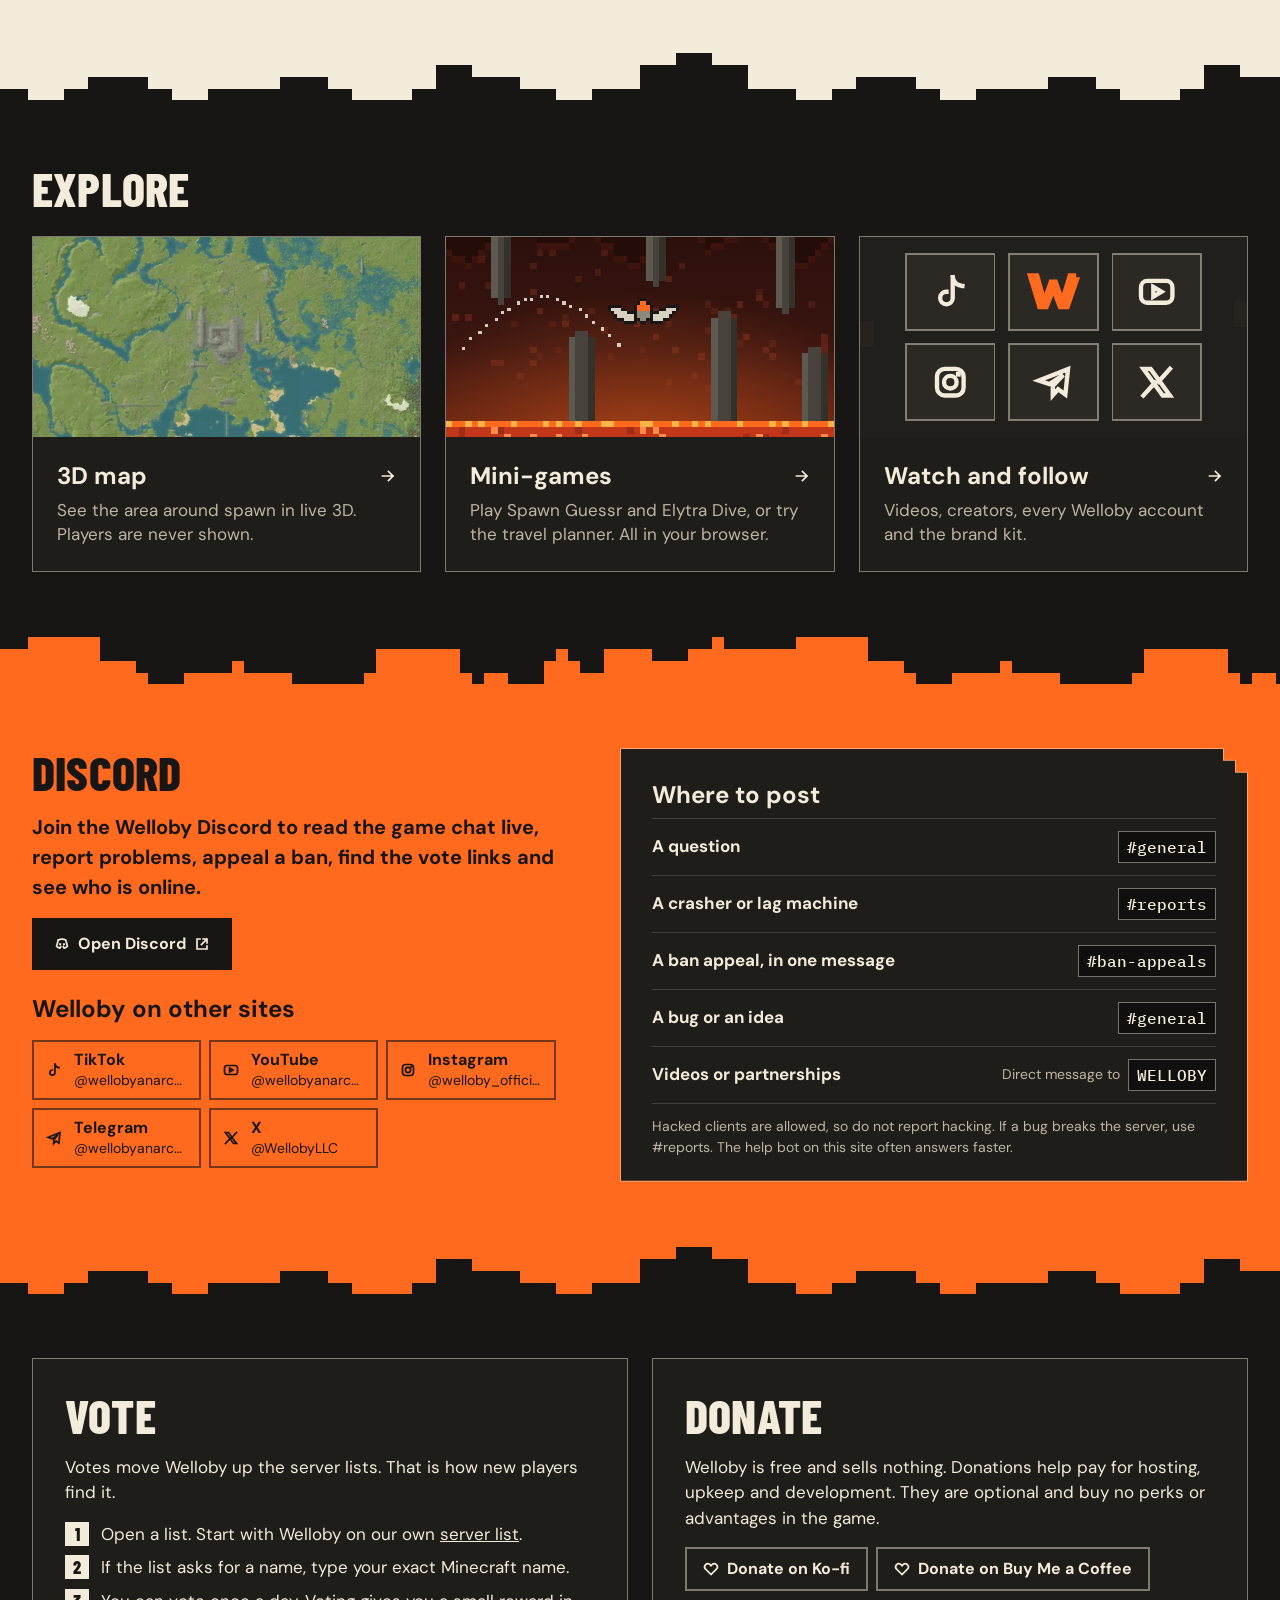
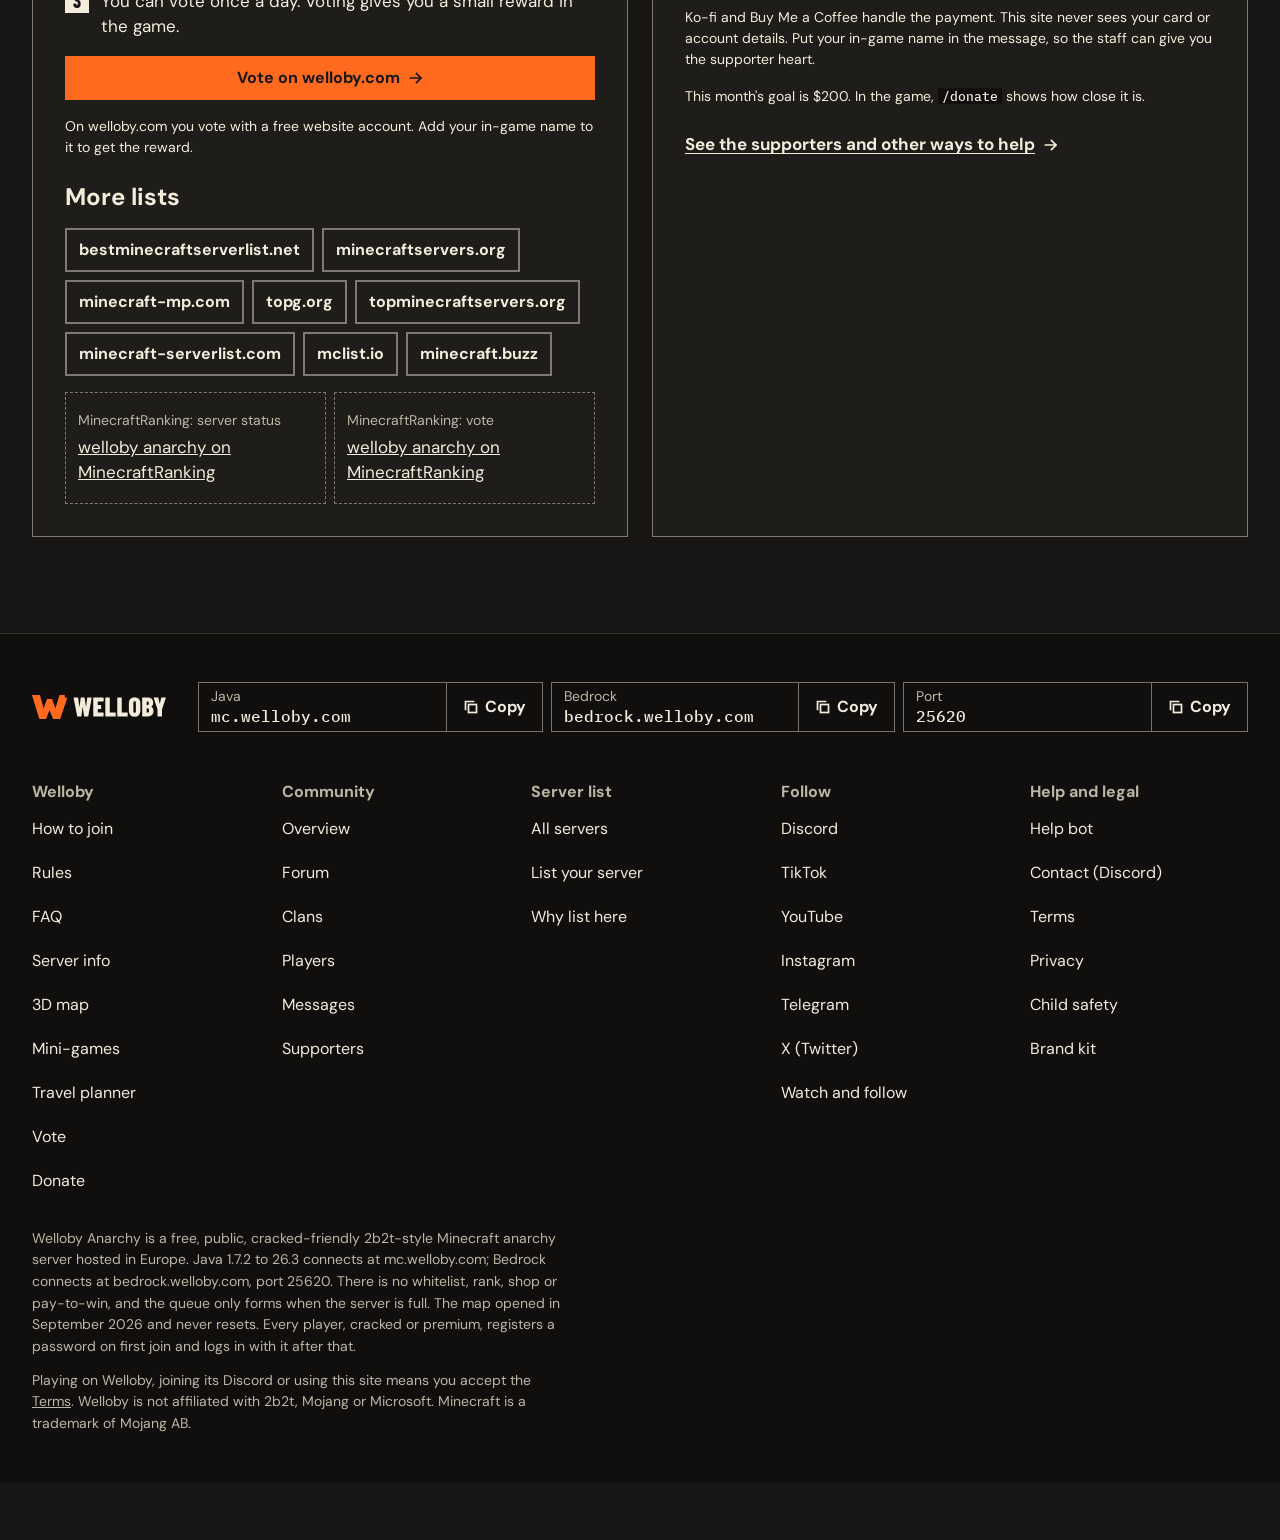
==== commit fde376e2: "Add the child safety standards page and its footer link" ====
--- a/index.html
+++ b/index.html
@@ -441,7 +441,7 @@
   <div class="frame">
     <div class="ft-top"><a class="ft-logo" href="#top" aria-label="Welloby, home"><img src="media/wordmark.svg" width="134" height="24" alt=""></a>
       <div class="ft-ips"><div class="ipfield"><span class="ipfield-stack"><span class="ipfield-k">Java</span><code translate="no">mc.welloby.com</code></span><button type="button" class="btn-out" data-copy="mc.welloby.com" data-copy-label="mc.welloby.com" data-copy-where="In Minecraft, choose Multiplayer, then Add Server, and paste it into Server Address." aria-label="Copy the Java address, mc.welloby.com"><svg class="i when-idle" aria-hidden="true"><use href="#i-copy"/></svg><svg class="i when-copied" aria-hidden="true"><use href="#i-check"/></svg><span class="when-idle">Copy</span><span class="when-copied">Copied</span></button></div><div class="ipfield"><span class="ipfield-stack"><span class="ipfield-k">Bedrock</span><code translate="no">bedrock.welloby.com</code></span><button type="button" class="btn-out" data-copy="bedrock.welloby.com" data-copy-label="bedrock.welloby.com" data-copy-where="In Minecraft, choose Play, then Servers, then Add Server, and paste it into Server Address. The port is 25620." aria-label="Copy the Bedrock address, bedrock.welloby.com"><svg class="i when-idle" aria-hidden="true"><use href="#i-copy"/></svg><svg class="i when-copied" aria-hidden="true"><use href="#i-check"/></svg><span class="when-idle">Copy</span><span class="when-copied">Copied</span></button></div><div class="ipfield"><span class="ipfield-stack"><span class="ipfield-k">Port</span><code translate="no">25620</code></span><button type="button" class="btn-out" data-copy="25620" data-copy-label="the port, 25620" data-copy-where="Paste it into Port, under the server address." aria-label="Copy the Bedrock port, 25620"><svg class="i when-idle" aria-hidden="true"><use href="#i-copy"/></svg><svg class="i when-copied" aria-hidden="true"><use href="#i-check"/></svg><span class="when-idle">Copy</span><span class="when-copied">Copied</span></button></div></div></div>
-    <nav class="ft-cols" aria-label="Footer"><div><h2>Welloby</h2><ul><li><a href="#join">How to join</a></li><li><a href="#rules">Rules</a></li><li><a href="#faq">FAQ</a></li><li><a href="faq.html#server-info">Server info</a></li><li><a href="map.html#map">3D map</a></li><li><a href="map.html#games">Mini-games</a></li><li><a href="map.html#planner">Travel planner</a></li><li><a href="#vote">Vote</a></li><li><a href="#donate">Donate</a></li></ul></div><div><h2>Community</h2><ul><li><a href="community.html">Overview</a></li><li><a href="community.html#/forum">Forum</a></li><li><a href="community.html#/clans">Clans</a></li><li><a href="community.html#/players">Players</a></li><li><a href="community.html#/messages">Messages</a></li><li><a href="community.html#/supporters">Supporters</a></li></ul></div><div><h2>Server list</h2><ul><li><a href="servers.html">All servers</a></li><li><a href="servers.html#/servers/new">List your server</a></li><li><a href="servers.html#/servers/why">Why list here</a></li></ul></div><div><h2>Follow</h2><ul><li><a href="https://discord.gg/cwHKDtXQWD" target="_blank" rel="noopener">Discord</a></li><li><a href="https://www.tiktok.com/@wellobyanarchy" target="_blank" rel="noopener">TikTok</a></li><li><a href="https://www.youtube.com/@wellobyanarchy" target="_blank" rel="noopener">YouTube</a></li><li><a href="https://www.instagram.com/welloby_official/" target="_blank" rel="noopener">Instagram</a></li><li><a href="https://t.me/wellobyanarchy" target="_blank" rel="noopener">Telegram</a></li><li><a href="https://x.com/WellobyLLC" target="_blank" rel="noopener">X (Twitter)</a></li><li><a href="watch.html">Watch and follow</a></li></ul></div><div><h2>Help and legal</h2><ul><li><button type="button" data-ask="">Help bot</button></li><li><a href="#contact">Contact (Discord)</a></li><li><a href="terms.html">Terms</a></li><li><a href="privacy.html">Privacy</a></li><li><a href="watch.html#brand">Brand kit</a></li></ul></div></nav>
+    <nav class="ft-cols" aria-label="Footer"><div><h2>Welloby</h2><ul><li><a href="#join">How to join</a></li><li><a href="#rules">Rules</a></li><li><a href="#faq">FAQ</a></li><li><a href="faq.html#server-info">Server info</a></li><li><a href="map.html#map">3D map</a></li><li><a href="map.html#games">Mini-games</a></li><li><a href="map.html#planner">Travel planner</a></li><li><a href="#vote">Vote</a></li><li><a href="#donate">Donate</a></li></ul></div><div><h2>Community</h2><ul><li><a href="community.html">Overview</a></li><li><a href="community.html#/forum">Forum</a></li><li><a href="community.html#/clans">Clans</a></li><li><a href="community.html#/players">Players</a></li><li><a href="community.html#/messages">Messages</a></li><li><a href="community.html#/supporters">Supporters</a></li></ul></div><div><h2>Server list</h2><ul><li><a href="servers.html">All servers</a></li><li><a href="servers.html#/servers/new">List your server</a></li><li><a href="servers.html#/servers/why">Why list here</a></li></ul></div><div><h2>Follow</h2><ul><li><a href="https://discord.gg/cwHKDtXQWD" target="_blank" rel="noopener">Discord</a></li><li><a href="https://www.tiktok.com/@wellobyanarchy" target="_blank" rel="noopener">TikTok</a></li><li><a href="https://www.youtube.com/@wellobyanarchy" target="_blank" rel="noopener">YouTube</a></li><li><a href="https://www.instagram.com/welloby_official/" target="_blank" rel="noopener">Instagram</a></li><li><a href="https://t.me/wellobyanarchy" target="_blank" rel="noopener">Telegram</a></li><li><a href="https://x.com/WellobyLLC" target="_blank" rel="noopener">X (Twitter)</a></li><li><a href="watch.html">Watch and follow</a></li></ul></div><div><h2>Help and legal</h2><ul><li><button type="button" data-ask="">Help bot</button></li><li><a href="#contact">Contact (Discord)</a></li><li><a href="terms.html">Terms</a></li><li><a href="privacy.html">Privacy</a></li><li><a href="child-safety.html">Child safety</a></li><li><a href="watch.html#brand">Brand kit</a></li></ul></div></nav>
     <p class="ft-about">Welloby Anarchy is a free, public, cracked-friendly 2b2t-style Minecraft anarchy server hosted in Europe. Java 1.7.2 to 26.3 connects at mc.welloby.com; Bedrock connects at bedrock.welloby.com, port 25620. There is no whitelist, rank, shop or pay-to-win, and the queue only forms when the server is full. The map opened in September 2026 and never resets. Every player, cracked or premium, registers a password on first join and logs in with it after that.</p>
     <p class="ft-legal">Playing on Welloby, joining its Discord or using this site means you accept the <a href="terms.html">Terms</a>. Welloby is not affiliated with 2b2t, Mojang or Microsoft. Minecraft is a trademark of Mojang AB.</p>
   </div>
